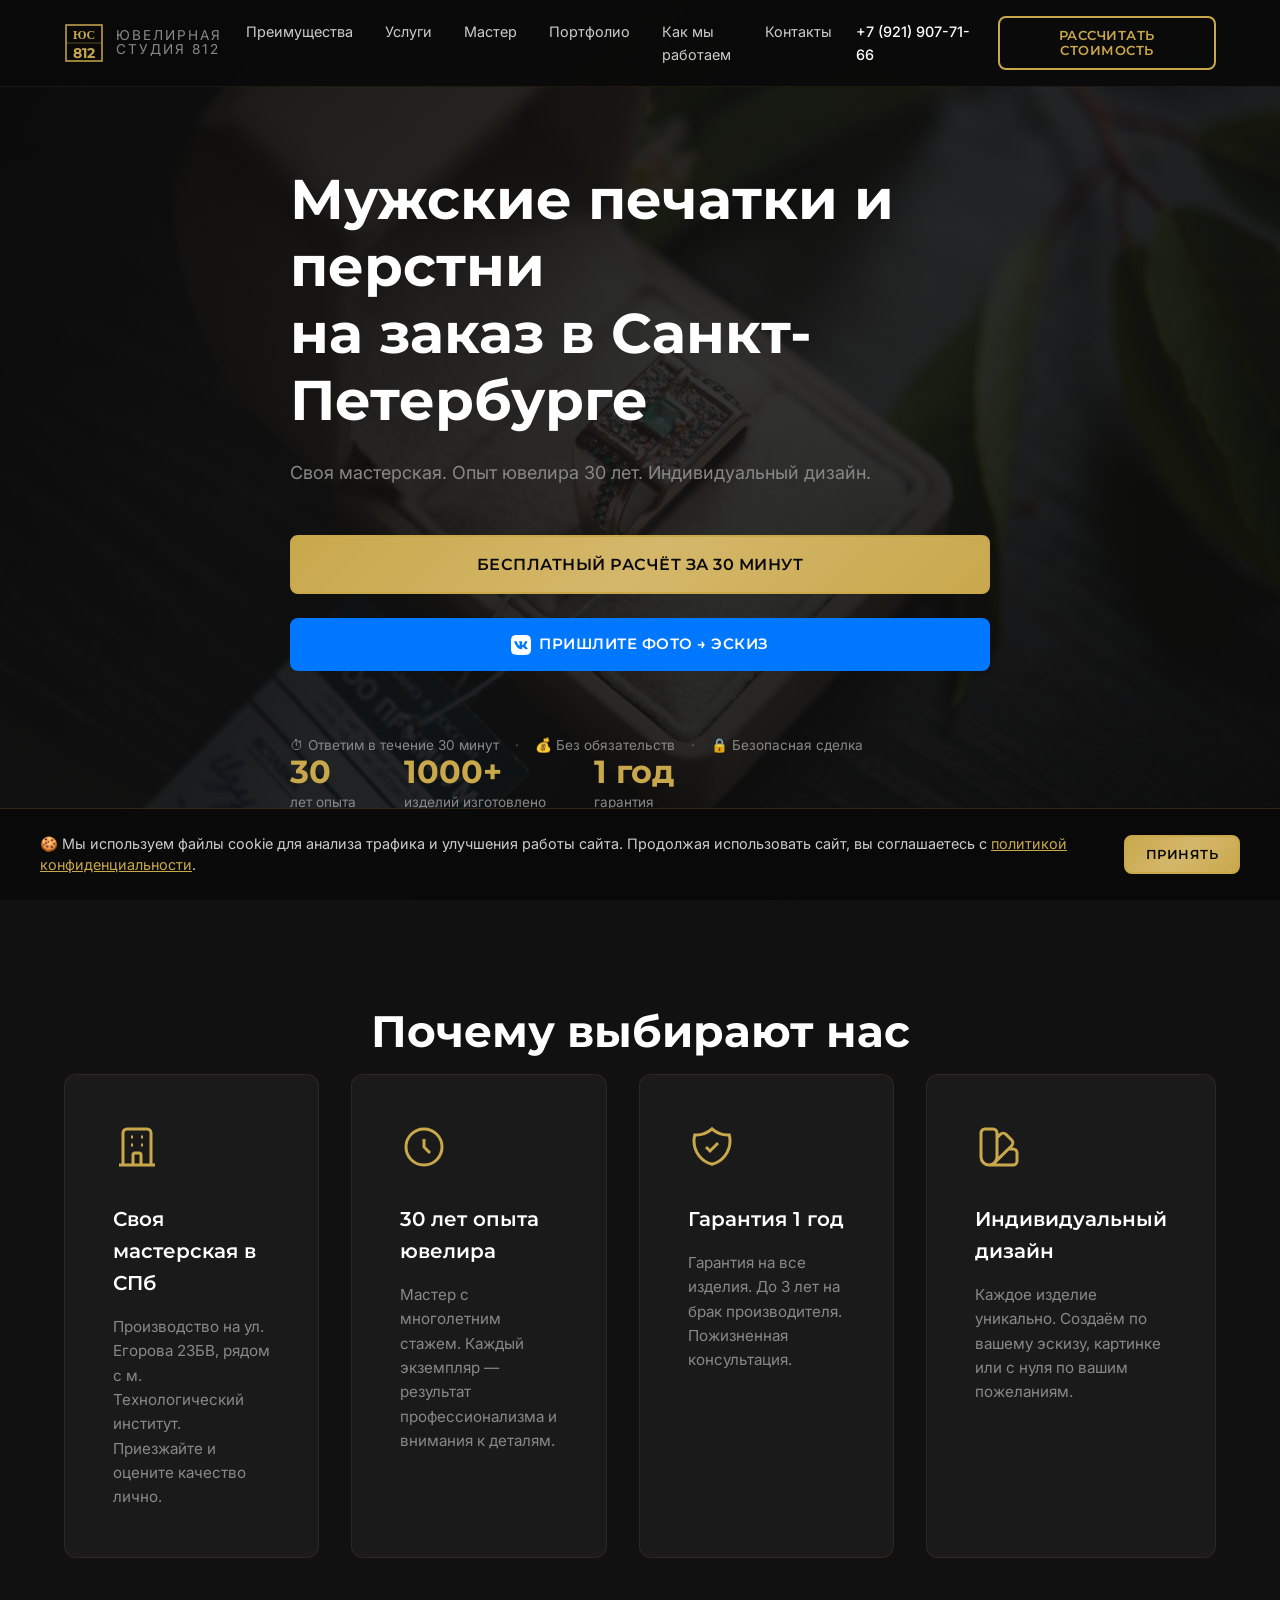
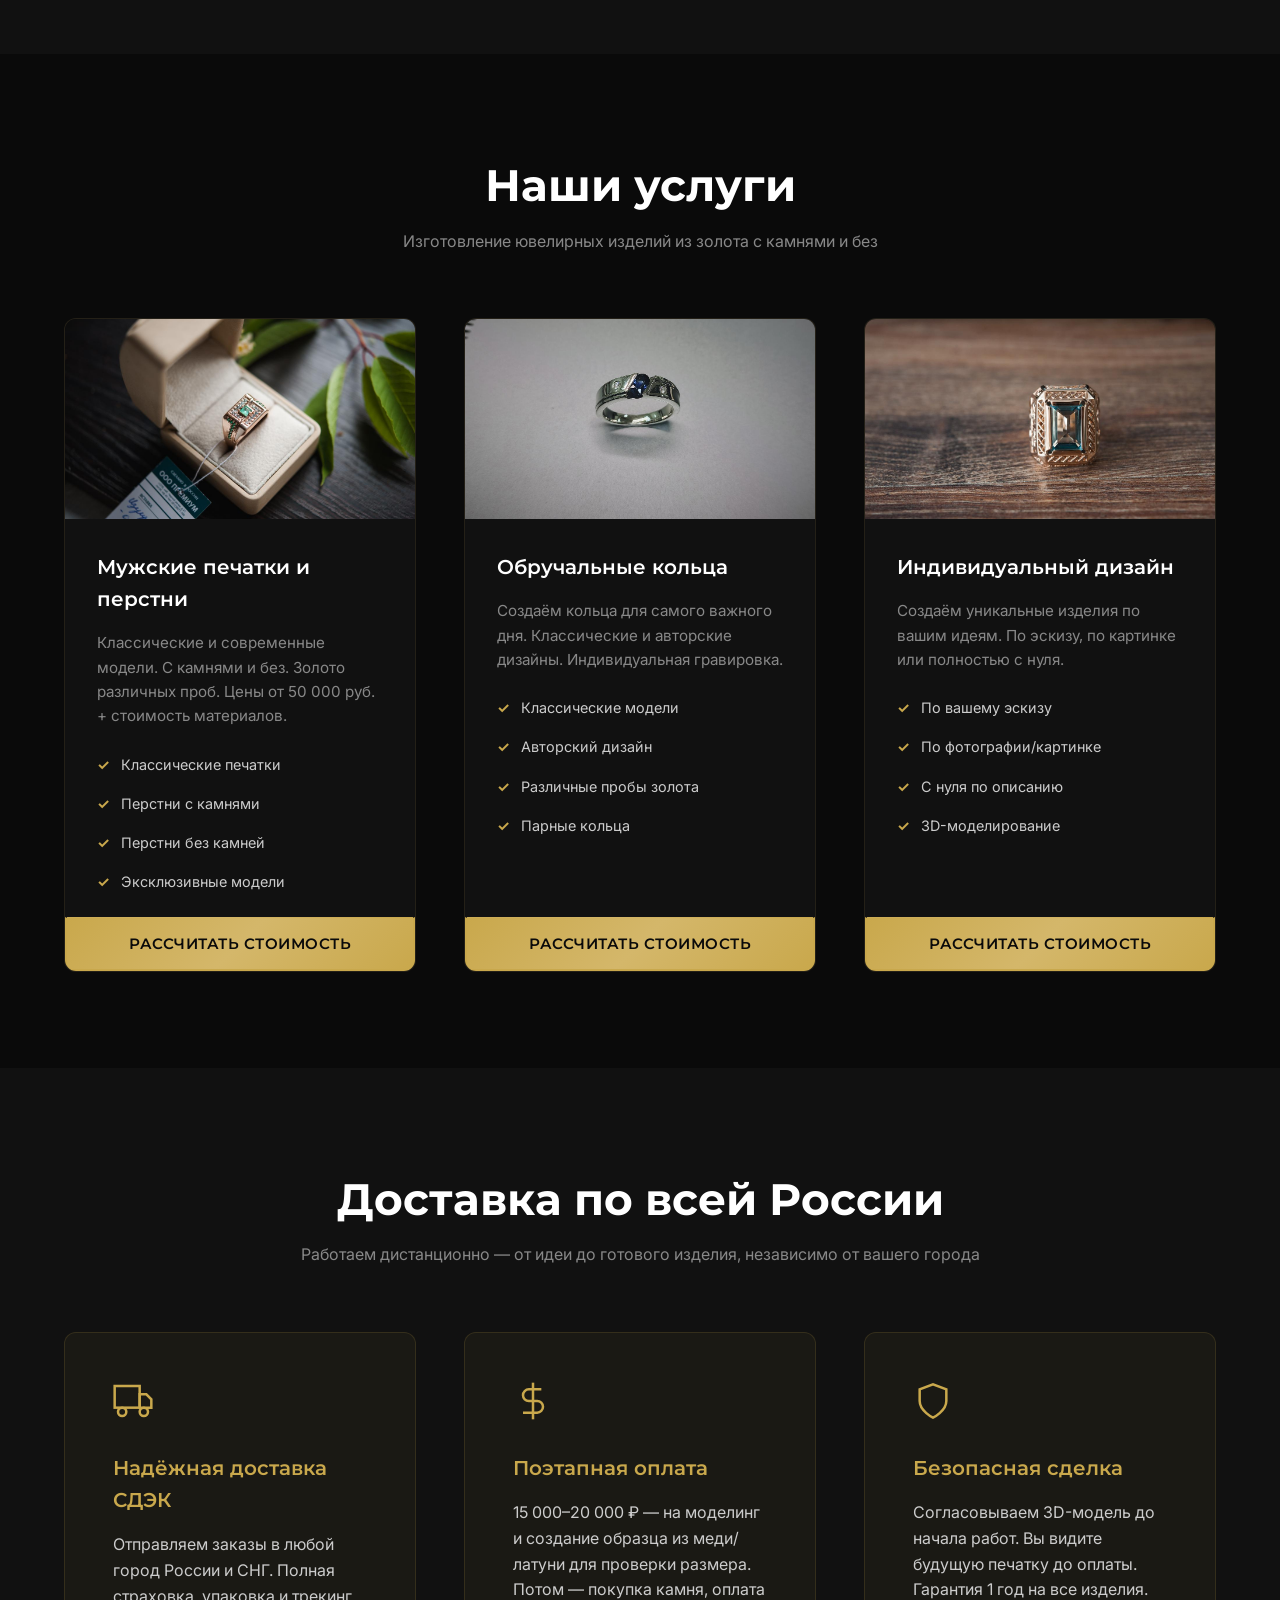
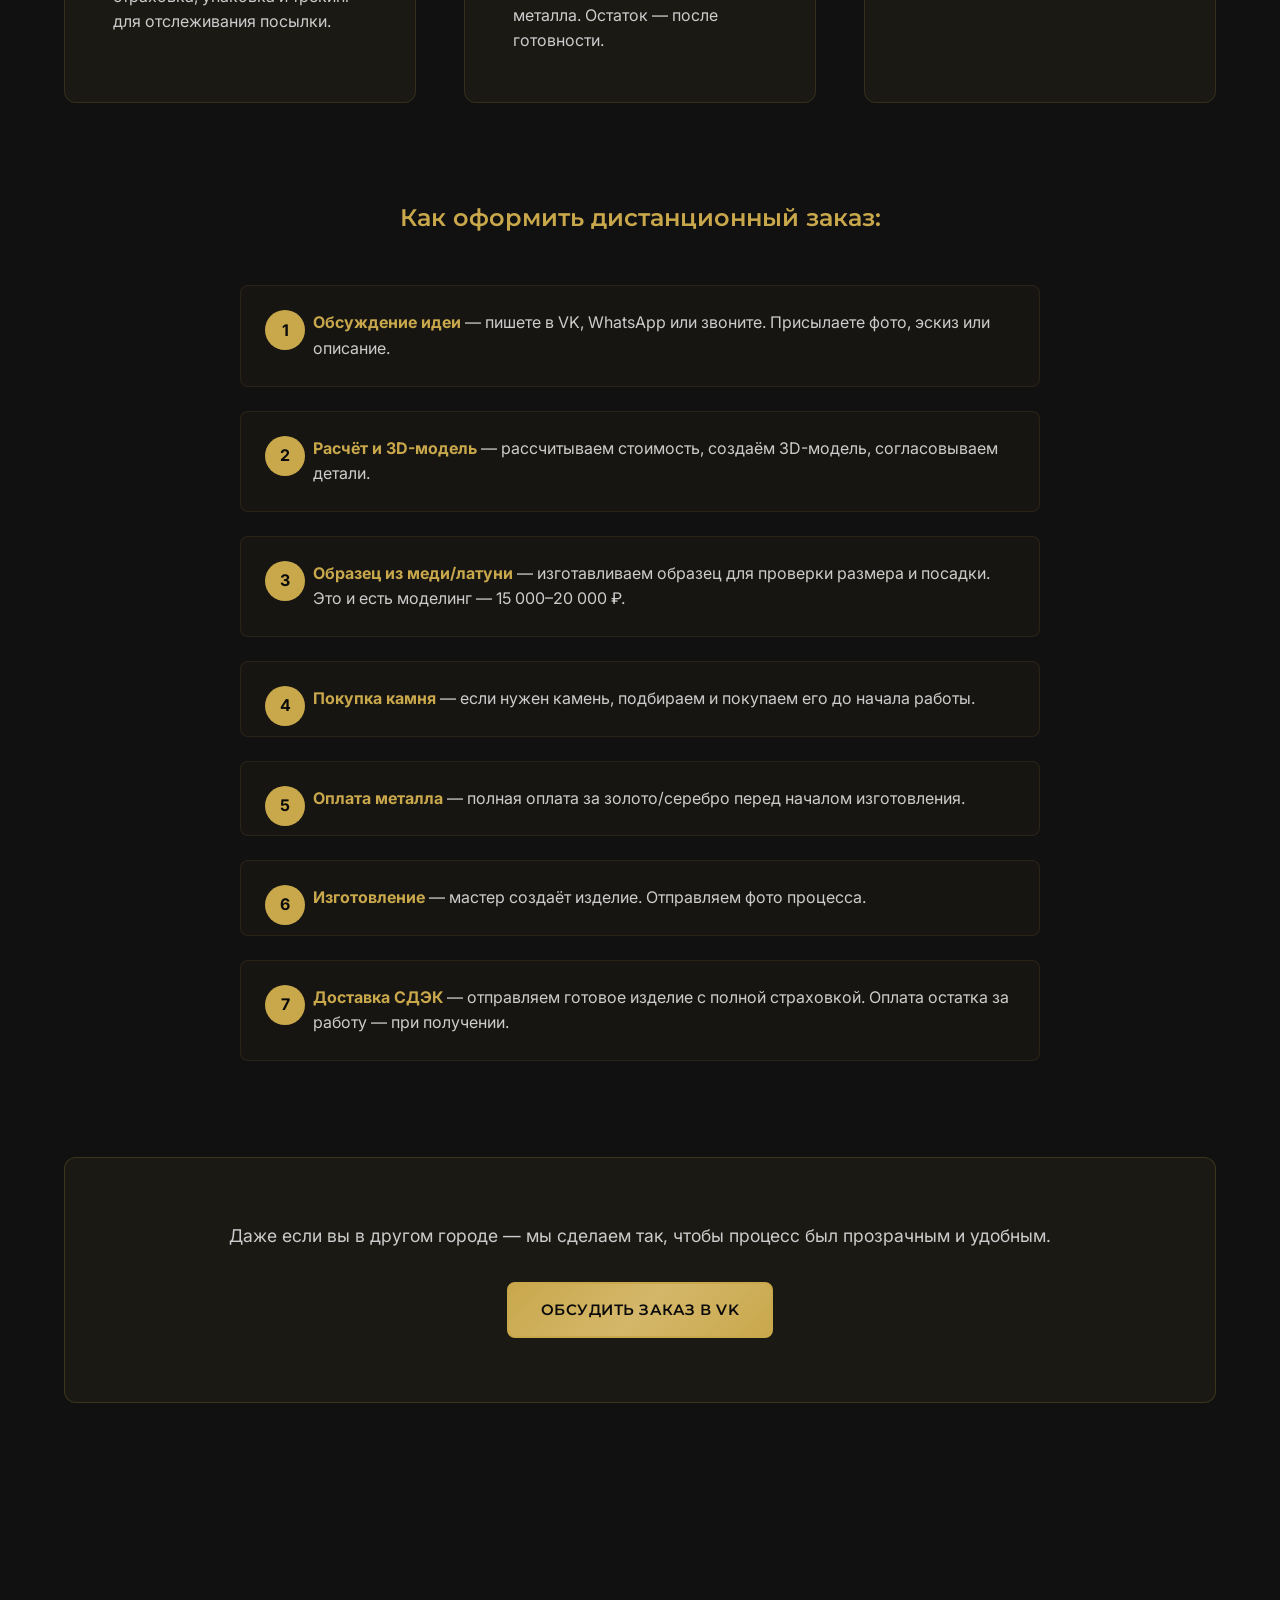
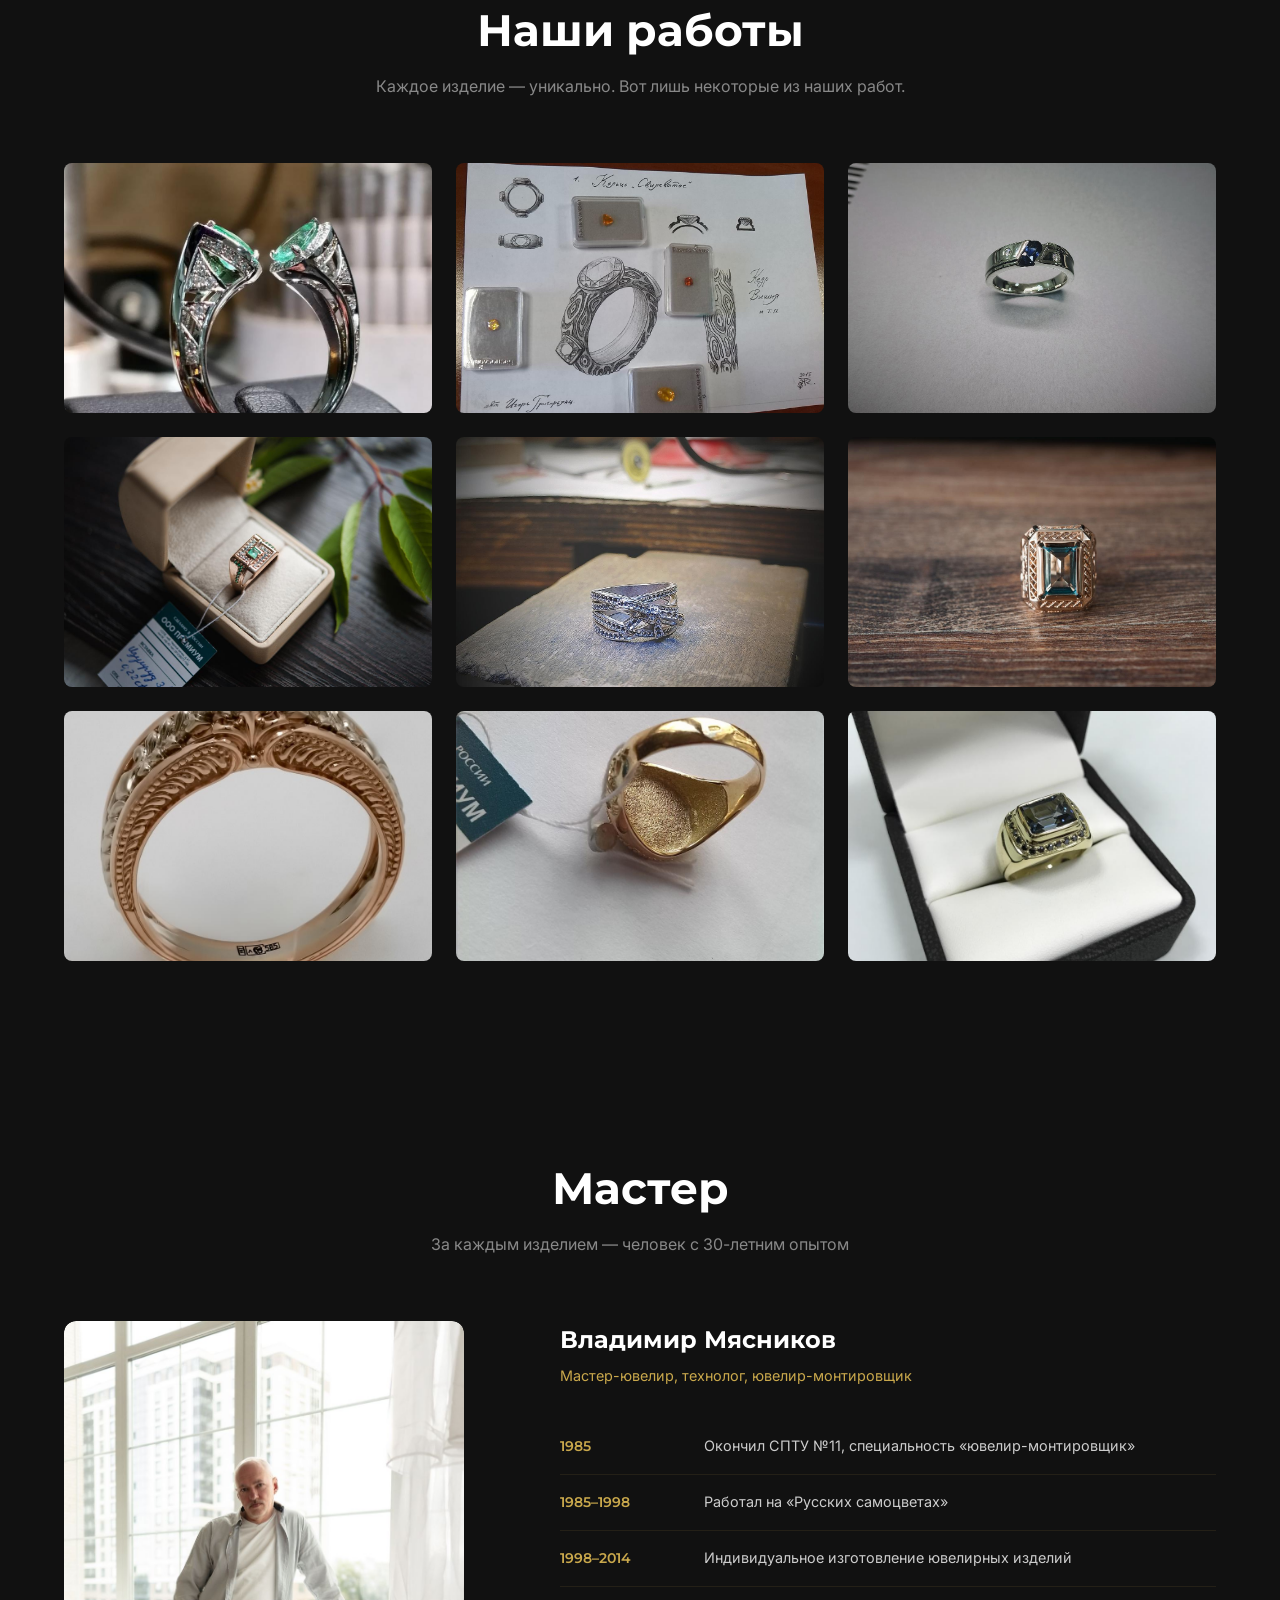
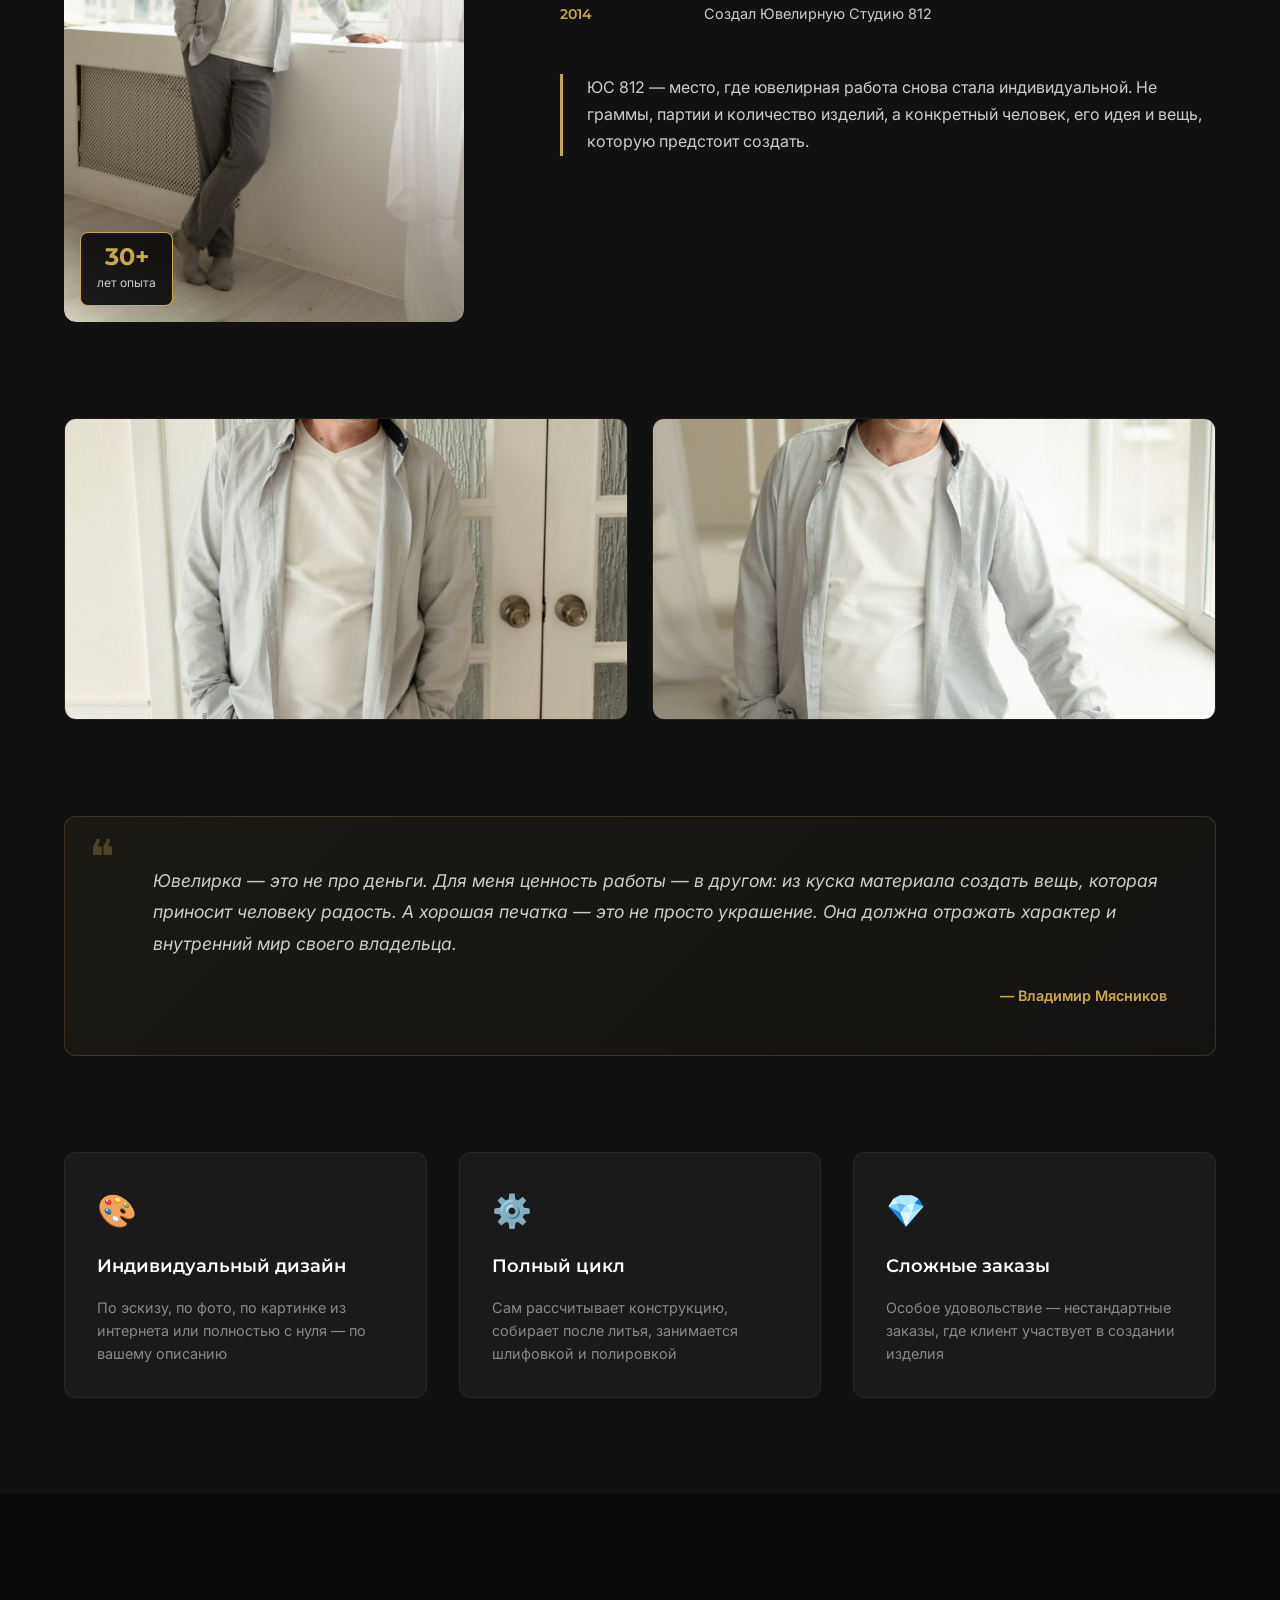
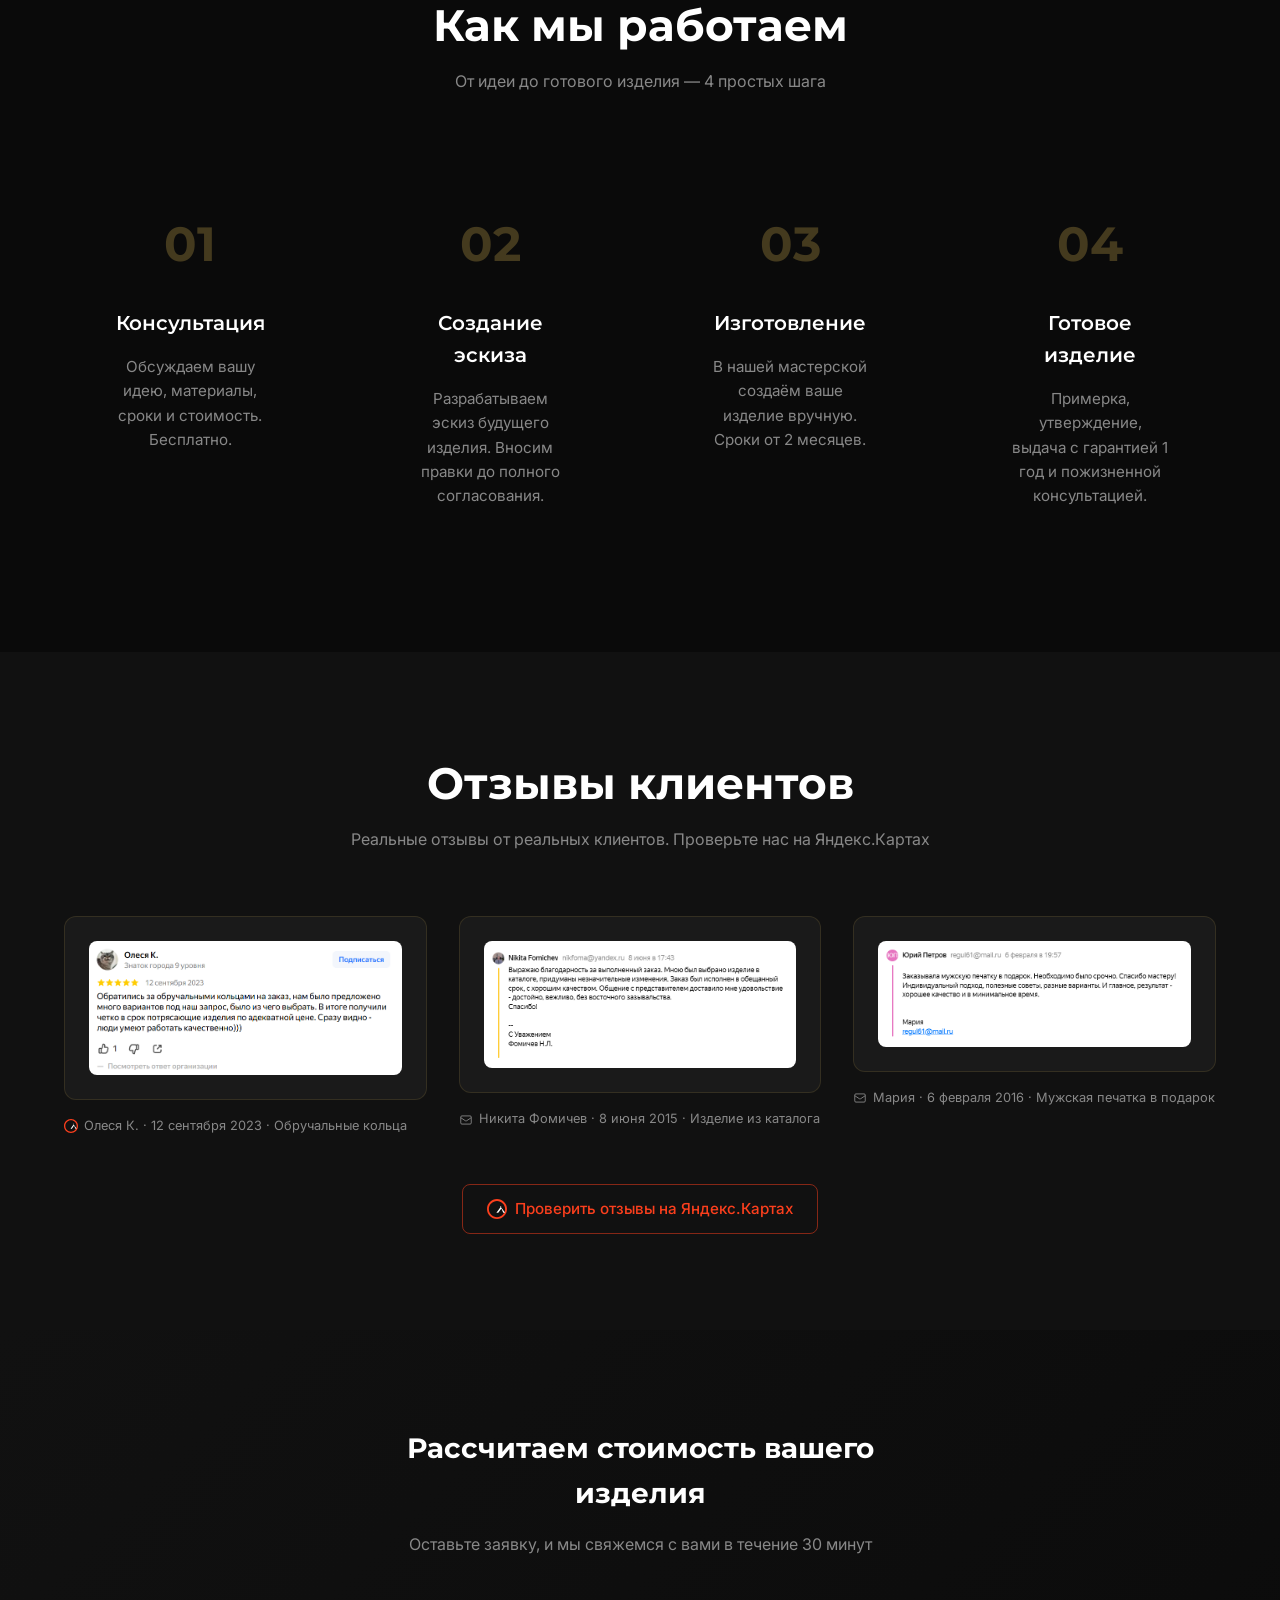
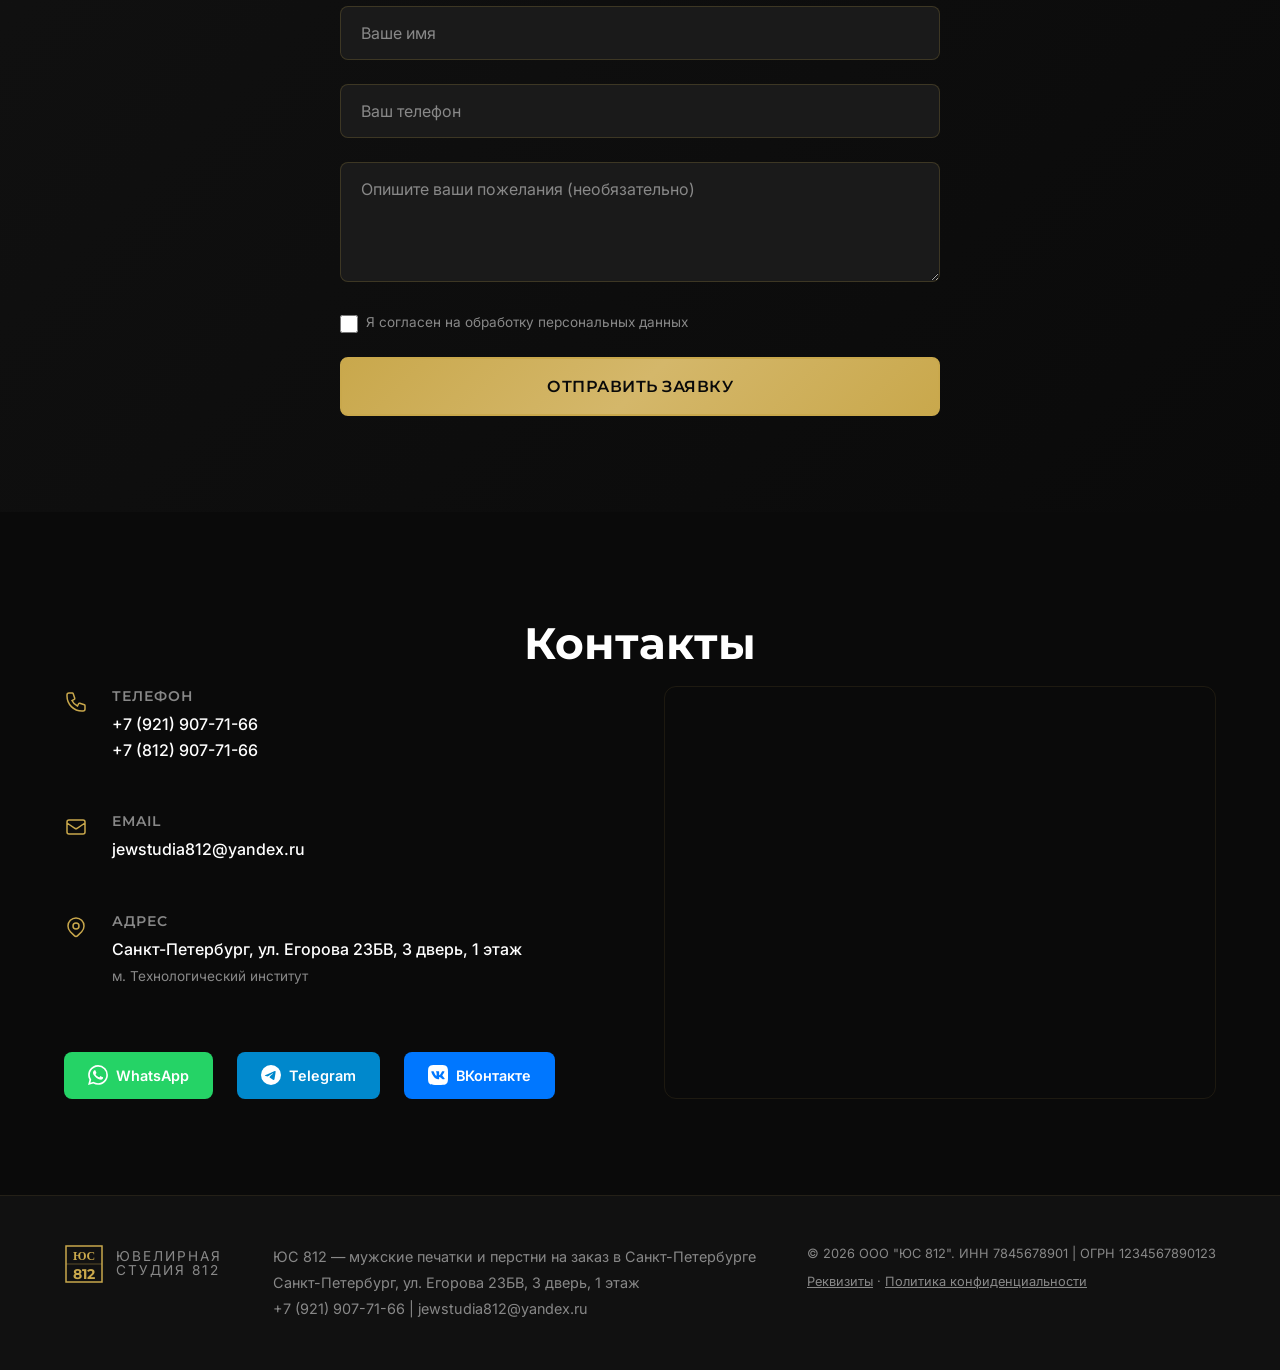
==== index.html @ 31c37c29 "clean: rename and delete files" ====
<!DOCTYPE html>
<html lang="ru">
<head>
    <meta charset="UTF-8">
    <meta name="viewport" content="width=device-width, initial-scale=1.0">
    <meta name="description" content="Ювелирная студия 812 — мужские печатки и перстни на заказ в Санкт-Петербурге. Своя мастерская, опыт ювелира 30 лет, индивидуальный дизайн.">
    <meta name="keywords" content="печатка на заказ, перстень на заказ, обручальные кольца, ювелир спб, мужские кольца">
    <meta name="robots" content="index, follow">
    <link rel="canonical" href="https://us812.ru/">
    <meta property="og:url" content="https://us812.ru/">
    <meta property="og:title" content="Ювелирная студия 812 — мужские печатки и перстни на заказ">
    <meta property="og:description" content="Своя мастерская в СПб. Опыт ювелира 30 лет. Индивидуальный дизайн.">
    <meta property="og:type" content="website">
    <meta property="og:image" content="https://us812.ru/assets/images/best-1.jpg">
    <link rel="icon" type="image/svg+xml" href="data:image/svg+xml,%3Csvg xmlns='http://www.w3.org/2000/svg' viewBox='0 0 100 100'%3E%3Crect x='5' y='5' width='90' height='90' rx='12' fill='%230a0a0a' stroke='%23c9a84c' stroke-width='4'/%3E%3Ctext x='50' y='42' text-anchor='middle' fill='%23c9a84c' font-family='serif' font-size='22' font-weight='bold'%3EЮC%3C/text%3E%3Ctext x='50' y='78' text-anchor='middle' fill='%23c9a84c' font-family='sans-serif' font-size='32' font-weight='bold'%3E812%3C/text%3E%3C/svg%3E">
    <link rel="icon" type="image/png" href="[data-uri]">
    <title>Ювелирная студия 812 — Мужские печатки и перстни на заказ в СПб</title>
    <link rel="preconnect" href="https://fonts.googleapis.com">
    <link rel="preconnect" href="https://fonts.gstatic.com" crossorigin>
    <link href="https://fonts.googleapis.com/css2?family=Inter:wght@300;400;500;600;700&family=Montserrat:wght@400;500;600;700&display=swap" rel="stylesheet">
    <link rel="stylesheet" href="css/style.css">
    <!-- Яндекс.Метрика -->
    <script type="text/javascript">
(function(m,e,t,r,i,k,a){
m[i]=m[i]||function(){(m[i].a=m[i].a||[]).push(arguments)};
m[i].l=1*new Date();
for (var j = 0; j < document.scripts.length; j++) {if (document.scripts[j].src === r) { return; }}
k=e.createElement(t),a=e.getElementsByTagName(t)[0],k.async=1,k.src=r,a.parentNode.insertBefore(k,a)
})(window, document,'script','https://mc.yandex.ru/metrika/tag.js?id=112416476', 'ym');
ym(112416476, 'init', {ssr:true, webvisor:true, clickmap:true, ecommerce:"dataLayer", referrer: document.referrer, url: location.href, accurateTrackBounce:true, trackLinks:true});
</script>
<noscript><div><img src="https://mc.yandex.ru/watch/112416476" style="position:absolute; left:-9999px;" alt="" /></div></noscript>
    
    <!-- schema.org LocalBusiness -->
    <script type="application/ld+json">
    {
      "@context": "https://schema.org",
      "@type": "LocalBusiness",
      "name": "Ювелирная студия 812",
      "description": "Мужские печатки и перстни на заказ в Санкт-Петербурге. Своя мастерская, 30 лет опыта.",
      "url": "https://us812.ru",
      "telephone": "+79219077166",
      "email": "jewstudia812@yandex.ru",
      "address": {
        "@type": "PostalAddress",
        "streetAddress": "ул. Егорова 23БВ, 3 дверь, 1 этаж",
        "addressLocality": "Санкт-Петербург",
        "postalCode": "197110",
        "addressCountry": "RU"
      },
      "geo": {
        "@type": "GeoCoordinates",
        "latitude": "59.910650",
        "longitude": "30.310451"
      },
      "openingHours": "Mo-Fr 10:00-19:00, Sa 11:00-17:00",
      "priceRange": "50000-500000 RUB",
      "image": "https://us812.ru/assets/images/best-1.jpg",
      "aggregateRating": {
        "@type": "AggregateRating",
        "ratingValue": "5",
        "reviewCount": "3"
      }
    }
    </script>
</head>
<body>
    <!-- Header -->
    <header class="header" id="header">
        <div class="container">
            <div class="header__inner">
                <div class="header__logo">
                    <svg width="40" height="40" viewBox="0 0 40 40" fill="none" xmlns="http://www.w3.org/2000/svg">
                        <rect x="2" y="2" width="36" height="36" stroke="#c9a84c" stroke-width="1.5" fill="none"/>
                        <line x1="2" y1="20" x2="38" y2="20" stroke="#c9a84c" stroke-width="0.8" opacity="0.5"/>
                        <text x="20" y="16" text-anchor="middle" fill="#c9a84c" font-family="Playfair Display, serif" font-size="12" font-weight="600">ЮC</text>
                        <text x="20" y="35" text-anchor="middle" fill="#c9a84c" font-family="Montserrat, sans-serif" font-size="14" font-weight="700">812</text>
                    </svg>
                    <span class="header__logo-sub">
                        <span>Ювелирная</span>
                        <span>Студия 812</span>
                    </span>
                </div>
                <nav class="header__nav" id="nav">
                    <a href="#benefits" class="header__link">Преимущества</a>
                    <a href="#services" class="header__link">Услуги</a>
                    <a href="#about" class="header__link">Мастер</a>
                    <a href="#portfolio" class="header__link">Портфолио</a>
                    <a href="#how-we-work" class="header__link">Как мы работаем</a>
                    <a href="#contacts" class="header__link">Контакты</a>
                </nav>
                <div class="header__contacts">
                    <a href="tel:+79219077166" class="header__phone">+7 (921) 907-71-66</a>
                    <button class="btn btn--small btn--outline" data-scroll="form">Рассчитать стоимость</button>
                </div>
                <button class="burger" id="burger" aria-label="Меню">
                    <span></span>
                    <span></span>
                    <span></span>
                </button>
            </div>
        </div>
    </header>

    <!-- Hero Section -->
    <section class="hero" id="hero">
        <div class="hero__bg">
            <img src="assets/images/ring-1.jpg" alt="Мужская печатка на заказ" loading="eager">
        </div>
        <div class="container">
            <div class="hero__content">
                <h1 class="hero__title">Мужские печатки и перстни<br>на заказ в Санкт-Петербурге</h1>
                <p class="hero__subtitle">Своя мастерская. Опыт ювелира 30 лет. Индивидуальный дизайн.</p>
                <div class="hero__cta">
                    <button class="btn btn--large btn--gold" data-scroll="form">Бесплатный расчёт за 30 минут</button>
                    <a href="https://vk.com/id542702214" class="hero__whatsapp" target="_blank" rel="noopener">
                        <svg width="20" height="20" viewBox="0 0 24 24" fill="currentColor"><path d="M15.684 0H8.316C1.592 0 0 1.592 0 8.316v7.368C0 22.408 1.592 24 8.316 24h7.368C22.408 24 24 22.408 24 15.684V8.316C24 1.592 22.391 0 15.684 0zm3.692 17.123h-1.744c-.66 0-.864-.525-2.05-1.727-1.033-1-1.49-1.135-1.744-1.135-.356 0-.458.102-.458.593v1.575c0 .424-.135.678-1.253.678-1.846 0-3.896-1.118-5.335-3.202C4.624 10.857 4.03 8.57 4.03 8.096c0-.254.102-.491.593-.491h1.744c.44 0 .61.203.78.677.863 2.49 2.303 4.675 2.896 4.675.22 0 .322-.102.322-.66V9.721c-.068-1.186-.695-1.287-.695-1.71 0-.204.17-.407.44-.407h2.744c.373 0 .508.203.508.643v3.473c0 .372.17.508.271.508.22 0 .407-.136.813-.542 1.27-1.422 2.18-3.61 2.18-3.61.119-.254.322-.491.763-.491h1.744c.525 0 .643.27.525.643-.22 1.017-2.354 4.031-2.354 4.031-.186.305-.254.44 0 .78.186.254.796.779 1.203 1.253.745.847 1.32 1.558 1.473 2.05.17.49-.085.744-.576.744z"/></svg>
                        Пришлите фото → эскиз
                    </a>
                </div>
                <p class="hero-triggers">
                    <span>⏱ Ответим в течение 30 минут</span>
                    <span>·</span>
                    <span>💰 Без обязательств</span>
                    <span>·</span>
                    <span>🔒 Безопасная сделка</span>
                </p>
                <div class="hero__features">
                    <div class="hero__feature">
                        <span class="hero__feature-number">30</span>
                        <span class="hero__feature-text">лет опыта</span>
                    </div>
                    <div class="hero__feature">
                        <span class="hero__feature-number">1000+</span>
                        <span class="hero__feature-text">изделий изготовлено</span>
                    </div>
                    <div class="hero__feature">
                        <span class="hero__feature-number">1 год</span>
                        <span class="hero__feature-text">гарантия</span>
                    </div>
                </div>
            </div>
        </div>
    </section>

    <!-- Benefits Section -->
    <section class="benefits" id="benefits">
        <div class="container">
            <h2 class="section-title">Почему выбирают нас</h2>
            <div class="benefits__grid">
                <div class="benefit-card">
                    <div class="benefit-card__icon">
                        <svg width="48" height="48" viewBox="0 0 24 24" fill="none" stroke="currentColor" stroke-width="1.5"><path d="M19 21V5a2 2 0 00-2-2H7a2 2 0 00-2 2v16m14 0h2m-2 0h-5m-9 0H3m2 0h5M9 7h1m-1 4h1m4-4h1m-1 4h1m-5 10v-5a1 1 0 011-1h2a1 1 0 011 1v5m-4 0h4"/></svg>
                    </div>
                    <h3 class="benefit-card__title">Своя мастерская в СПб</h3>
                    <p class="benefit-card__text">Производство на ул. Егорова 23БВ, рядом с м. Технологический институт. Приезжайте и оцените качество лично.</p>
                </div>
                <div class="benefit-card">
                    <div class="benefit-card__icon">
                        <svg width="48" height="48" viewBox="0 0 24 24" fill="none" stroke="currentColor" stroke-width="1.5"><path d="M12 8v4l3 3m6-3a9 9 0 11-18 0 9 9 0 0118 0z"/></svg>
                    </div>
                    <h3 class="benefit-card__title">30 лет опыта ювелира</h3>
                    <p class="benefit-card__text">Мастер с многолетним стажем. Каждый экземпляр — результат профессионализма и внимания к деталям.</p>
                </div>
                <div class="benefit-card">
                    <div class="benefit-card__icon">
                        <svg width="48" height="48" viewBox="0 0 24 24" fill="none" stroke="currentColor" stroke-width="1.5"><path d="M9 12l2 2 4-4m5.618-4.016A11.955 11.955 0 0112 2.944a11.955 11.955 0 01-8.618 3.04A12.02 12.02 0 003 9c0 5.591 3.824 10.29 9 11.622 5.176-1.332 9-6.03 9-11.622 0-1.042-.133-2.052-.382-3.016z"/></svg>
                    </div>
                    <h3 class="benefit-card__title">Гарантия 1 год</h3>
                    <p class="benefit-card__text">Гарантия на все изделия. До 3 лет на брак производителя. Пожизненная консультация.</p>
                </div>
                <div class="benefit-card">
                    <div class="benefit-card__icon">
                        <svg width="48" height="48" viewBox="0 0 24 24" fill="none" stroke="currentColor" stroke-width="1.5"><path d="M7 21a4 4 0 01-4-4V5a2 2 0 012-2h4a2 2 0 012 2v12a4 4 0 01-4 4zm0 0h12a2 2 0 002-2v-4a2 2 0 00-2-2h-2.343M11 7.343l1.657-1.657a2 2 0 012.828 0l2.829 2.829a2 2 0 010 2.828l-8.486 8.485M7 17h.01"/></svg>
                    </div>
                    <h3 class="benefit-card__title">Индивидуальный дизайн</h3>
                    <p class="benefit-card__text">Каждое изделие уникально. Создаём по вашему эскизу, картинке или с нуля по вашим пожеланиям.</p>
                </div>
            </div>
        </div>
    </section>

    <!-- Services Section -->
    <section class="services" id="services">
        <div class="container">
            <h2 class="section-title">Наши услуги</h2>
            <p class="section-subtitle">Изготовление ювелирных изделий из золота с камнями и без</p>
            <div class="services__grid">
                <div class="service-card">
                    <div class="service-card__image">
                        <img src="assets/images/ring-1.jpg" alt="Мужские печатки" loading="lazy">
                    </div>
                    <h3 class="service-card__title">Мужские печатки и перстни</h3>
                    <p class="service-card__text">Классические и современные модели. С камнями и без. Золото различных проб. Цены от 50 000 руб. + стоимость материалов.</p>
                    <ul class="service-card__list">
                        <li>Классические печатки</li>
                        <li>Перстни с камнями</li>
                        <li>Перстни без камней</li>
                        <li>Эксклюзивные модели</li>
                    </ul>
                    <button class="btn btn--gold" data-scroll="form">Рассчитать стоимость</button>
                </div>
                <div class="service-card">
                    <div class="service-card__image">
                        <img src="assets/images/ring-2.jpg" alt="Обручальные кольца" loading="lazy">
                    </div>
                    <h3 class="service-card__title">Обручальные кольца</h3>
                    <p class="service-card__text">Создаём кольца для самого важного дня. Классические и авторские дизайны. Индивидуальная гравировка.</p>
                    <ul class="service-card__list">
                        <li>Классические модели</li>
                        <li>Авторский дизайн</li>
                        <li>Различные пробы золота</li>
                        <li>Парные кольца</li>
                    </ul>
                    <button class="btn btn--gold" data-scroll="form">Рассчитать стоимость</button>
                </div>
                <div class="service-card">
                    <div class="service-card__image">
                        <img src="assets/images/ring-3.jpg" alt="Индивидуальный дизайн" loading="lazy">
                    </div>
                    <h3 class="service-card__title">Индивидуальный дизайн</h3>
                    <p class="service-card__text">Создаём уникальные изделия по вашим идеям. По эскизу, по картинке или полностью с нуля.</p>
                    <ul class="service-card__list">
                        <li>По вашему эскизу</li>
                        <li>По фотографии/картинке</li>
                        <li>С нуля по описанию</li>
                        <li>3D-моделирование</li>
                    </ul>
                    <button class="btn btn--gold" data-scroll="form">Рассчитать стоимость</button>
                </div>
            </div>
        </div>
    </section>

    <!-- Remote Orders Section -->
    <section class="remote-orders" id="remote">
        <div class="container">
            <h2 class="section-title">Доставка по всей России</h2>
            <p class="section-subtitle">Работаем дистанционно — от идеи до готового изделия, независимо от вашего города</p>
            
            <div class="remote-cards">
                <div class="remote-card">
                    <div class="remote-card__icon">
                        <svg width="40" height="40" viewBox="0 0 24 24" fill="none" stroke="#c9a84c" stroke-width="1.5"><rect x="1" y="3" width="15" height="13"/><polygon points="16 8 20 8 23 11 23 16 16 16 16 8"/><circle cx="5.5" cy="18.5" r="2.5"/><circle cx="18.5" cy="18.5" r="2.5"/></svg>
                    </div>
                    <h3 class="remote-card__title">Надёжная доставка СДЭК</h3>
                    <p class="remote-card__text">Отправляем заказы в любой город России и СНГ. Полная страховка, упаковка и трекинг для отслеживания посылки.</p>
                </div>
                
                <div class="remote-card">
                    <div class="remote-card__icon">
                        <svg width="40" height="40" viewBox="0 0 24 24" fill="none" stroke="#c9a84c" stroke-width="1.5"><line x1="12" y1="1" x2="12" y2="23"/><path d="M17 5H9.5a3.5 3.5 0 0 0 0 7h5a3.5 3.5 0 0 1 0 7H6"/></svg>
                    </div>
                    <h3 class="remote-card__title">Поэтапная оплата</h3>
                    <p class="remote-card__text">15 000–20 000 ₽ — на моделинг и создание образца из меди/латуни для проверки размера. Потом — покупка камня, оплата металла. Остаток — после готовности.</p>
                </div>
                
                <div class="remote-card">
                    <div class="remote-card__icon">
                        <svg width="40" height="40" viewBox="0 0 24 24" fill="none" stroke="#c9a84c" stroke-width="1.5"><path d="M12 22s8-4 8-10V5l-8-3-8 3v7c0 6 8 10 8 10z"/></svg>
                    </div>
                    <h3 class="remote-card__title">Безопасная сделка</h3>
                    <p class="remote-card__text">Согласовываем 3D-модель до начала работ. Вы видите будущую печатку до оплаты. Гарантия 1 год на все изделия.</p>
                </div>
            </div>
            
            <div class="remote-steps">
                <h3 class="remote-steps__title">Как оформить дистанционный заказ:</h3>
                <ol class="remote-steps__list">
                    <li><strong>Обсуждение идеи</strong> — пишете в VK, WhatsApp или звоните. Присылаете фото, эскиз или описание.</li>
                    <li><strong>Расчёт и 3D-модель</strong> — рассчитываем стоимость, создаём 3D-модель, согласовываем детали.</li>
                    <li><strong>Образец из меди/латуни</strong> — изготавливаем образец для проверки размера и посадки. Это и есть моделинг — 15 000–20 000 ₽.</li>
                    <li><strong>Покупка камня</strong> — если нужен камень, подбираем и покупаем его до начала работы.</li>
                    <li><strong>Оплата металла</strong> — полная оплата за золото/серебро перед началом изготовления.</li>
                    <li><strong>Изготовление</strong> — мастер создаёт изделие. Отправляем фото процесса.</li>
                    <li><strong>Доставка СДЭК</strong> — отправляем готовое изделие с полной страховкой. Оплата остатка за работу — при получении.</li>
                </ol>
            </div>
            
            <div class="remote-cta">
                <p class="remote-cta__text">Даже если вы в другом городе — мы сделаем так, чтобы процесс был прозрачным и удобным.</p>
                <a href="https://vk.com/id542702214" class="btn btn--gold" target="_blank" rel="noopener">Обсудить заказ в VK</a>
            </div>
        </div>
    </section>

    <!-- Portfolio Section -->
    <section class="portfolio" id="portfolio">
        <div class="container">
            <h2 class="section-title">Наши работы</h2>
            <p class="section-subtitle">Каждое изделие — уникально. Вот лишь некоторые из наших работ.</p>
            <div class="portfolio__grid">
                <div class="portfolio__item">
                    <div class="portfolio__image">
                        <img src="assets/images/ring-4.jpg" alt="Золотое кольцо" loading="lazy">
                    </div>
                </div>
                <div class="portfolio__item">
                    <div class="portfolio__image">
                        <img src="assets/images/ring-5.jpg" alt="Перстень" loading="lazy">
                    </div>
                </div>
                <div class="portfolio__item">
                    <div class="portfolio__image">
                        <img src="assets/images/ring-2.jpg" alt="Обручальное кольцо" loading="lazy">
                    </div>
                </div>
                <div class="portfolio__item">
                    <div class="portfolio__image">
                        <img src="assets/images/ring-1.jpg" alt="Печатка" loading="lazy">
                    </div>
                </div>
                <div class="portfolio__item">
                    <div class="portfolio__image">
                        <img src="assets/images/ring-6.jpg" alt="Перстень золотой" loading="lazy">
                    </div>
                </div>
                <div class="portfolio__item">
                    <div class="portfolio__image">
                        <img src="assets/images/ring-3.jpg" alt="Коллекция" loading="lazy">
                    </div>
                </div>
                <div class="portfolio__item">
                    <div class="portfolio__image">
                        <img src="assets/images/best-1.jpg" alt="Лучшая работа" loading="lazy">
                    </div>
                </div>
                <div class="portfolio__item">
                    <div class="portfolio__image">
                        <img src="assets/images/george-1.jpg" alt="Печатка с Георгием" loading="lazy">
                    </div>
                </div>
                <div class="portfolio__item">
                    <div class="portfolio__image">
                        <img src="assets/images/topaz-1.jpg" alt="Перстень с топазом" loading="lazy">
                    </div>
                </div>
            </div>
        </div>
    </section>

    <!-- About Master Section -->
    <section class="about-master" id="about">
        <div class="container">
            <h2 class="section-title">Мастер</h2>
            <p class="section-subtitle">За каждым изделием — человек с 30-летним опытом</p>
            
            <div class="about-master__intro">
                <div class="about-master__photo-wrapper">
                    <img src="assets/images/aboutMaster/photo_5260255707267802097_y.jpg" alt="Владимир Мясников — мастер-ювелир" loading="lazy">
                    <div class="about-master__photo-badge">
                        <div class="badge-number">30+</div>
                        <div class="badge-text">лет опыта</div>
                    </div>
                </div>
                
                <div class="about-master__bio">
                    <h3 class="about-master__name">Владимир Мясников</h3>
                    <p class="about-master__role">Мастер-ювелир, технолог, ювелир-монтировщик</p>
                    
                    <div class="about-master__timeline">
                        <div class="timeline-item">
                            <span class="timeline-year">1985</span>
                            <span class="timeline-desc">Окончил СПТУ №11, специальность «ювелир-монтировщик»</span>
                        </div>
                        <div class="timeline-item">
                            <span class="timeline-year">1985–1998</span>
                            <span class="timeline-desc">Работал на «Русских самоцветах»</span>
                        </div>
                        <div class="timeline-item">
                            <span class="timeline-year">1998–2014</span>
                            <span class="timeline-desc">Индивидуальное изготовление ювелирных изделий</span>
                        </div>
                        <div class="timeline-item">
                            <span class="timeline-year">2014</span>
                            <span class="timeline-desc">Создал Ювелирную Студию 812</span>
                        </div>
                    </div>
                    
                    <p class="about-master__highlight">ЮС 812 — место, где ювелирная работа снова стала индивидуальной. Не граммы, партии и количество изделий, а конкретный человек, его идея и вещь, которую предстоит создать.</p>
                </div>
            </div>
            
            <div class="about-master__gallery">
                <div class="about-master__gallery-item">
                    <img src="assets/images/aboutMaster/photo_5260255707267802098_y.jpg" alt="Владимир Мясников за работой" loading="lazy">
                </div>
                <div class="about-master__gallery-item">
                    <img src="assets/images/aboutMaster/photo_5260255707267802099_y.jpg" alt="Мастерская ЮС 812" loading="lazy">
                </div>
            </div>
            
            <div class="about-master__quote">
                <div class="quote-icon">❝</div>
                <blockquote>
                    <p>Ювелирка — это не про деньги. Для меня ценность работы — в другом: из куска материала создать вещь, которая приносит человеку радость. А хорошая печатка — это не просто украшение. Она должна отражать характер и внутренний мир своего владельца.</p>
                </blockquote>
                <div class="quote-author">— Владимир Мясников</div>
            </div>
            
            <div class="about-master__skills">
                <div class="skill-card">
                    <div class="skill-card__icon">🎨</div>
                    <h4>Индивидуальный дизайн</h4>
                    <p>По эскизу, по фото, по картинке из интернета или полностью с нуля — по вашему описанию</p>
                </div>
                <div class="skill-card">
                    <div class="skill-card__icon">⚙️</div>
                    <h4>Полный цикл</h4>
                    <p>Сам рассчитывает конструкцию, собирает после литья, занимается шлифовкой и полировкой</p>
                </div>
                <div class="skill-card">
                    <div class="skill-card__icon">💎</div>
                    <h4>Сложные заказы</h4>
                    <p>Особое удовольствие — нестандартные заказы, где клиент участвует в создании изделия</p>
                </div>
            </div>
        </div>
    </section>

    <!-- How We Work Section -->
    <section class="how-we-work" id="how-we-work">
        <div class="container">
            <h2 class="section-title">Как мы работаем</h2>
            <p class="section-subtitle">От идеи до готового изделия — 4 простых шага</p>
            <div class="how-we-work__steps">
                <div class="step">
                    <div class="step__number">01</div>
                    <h3 class="step__title">Консультация</h3>
                    <p class="step__text">Обсуждаем вашу идею, материалы, сроки и стоимость. Бесплатно.</p>
                </div>
                <div class="step">
                    <div class="step__number">02</div>
                    <h3 class="step__title">Создание эскиза</h3>
                    <p class="step__text">Разрабатываем эскиз будущего изделия. Вносим правки до полного согласования.</p>
                </div>
                <div class="step">
                    <div class="step__number">03</div>
                    <h3 class="step__title">Изготовление</h3>
                    <p class="step__text">В нашей мастерской создаём ваше изделие вручную. Сроки от 2 месяцев.</p>
                </div>
                <div class="step">
                    <div class="step__number">04</div>
                    <h3 class="step__title">Готовое изделие</h3>
                    <p class="step__text">Примерка, утверждение, выдача с гарантией 1 год и пожизненной консультацией.</p>
                </div>
            </div>
        </div>
    </section>

    <!-- Reviews Section -->
    <section class="reviews" id="reviews">
        <div class="container">
            <h2 class="section-title">Отзывы клиентов</h2>
            <p class="section-subtitle">Реальные отзывы от реальных клиентов. Проверьте нас на Яндекс.Картах</p>
            <div class="reviews__grid">
                <!-- Скриншот отзыва Олеси К. — Яндекс.Карты -->
                <div class="review-card review-card--screenshot">
                    <div class="review-card__screenshot-wrapper">
                        <img src="assets/images/reviews/olesya-review.png" alt="Отзыв Олеси К. на Яндекс.Картах — обручальные кольца на заказ" loading="lazy">
                    </div>
                    <div class="review-card__screenshot-label">
                        <svg width="14" height="14" viewBox="0 0 16 16" fill="#FC3F1D"><path d="M8 0C3.58 0 0 3.58 0 8s3.58 8 8 8 8-3.58 8-8-3.58-8-8-8zm0 14.5c-3.58 0-6.5-2.92-6.5-6.5S4.42 1.5 8 1.5s6.5 2.92 6.5 6.5-2.92 6.5-6.5 6.5z"/><path d="M11.5 5.5l-4 5.5h1.5l2.5-3.5 1.5 3.5h1.5l-4-5.5h-1z" fill="white"/></svg>
                        Олеся К. · 12 сентября 2023 · Обручальные кольца
                    </div>
                </div>
                <!-- Скриншот отзыва Никиты Фомичева — Email -->
                <div class="review-card review-card--screenshot">
                    <div class="review-card__screenshot-wrapper">
                        <img src="assets/images/reviews/nikita-review.png" alt="Благодарность Никиты Фомичева — выполнение заказа" loading="lazy">
                    </div>
                    <div class="review-card__screenshot-label">
                        <svg width="14" height="14" viewBox="0 0 24 24" fill="none" stroke="#888" stroke-width="1.5"><path d="M3 8l7.89 5.26a2 2 0 002.22 0L21 8M5 19h14a2 2 0 002-2V7a2 2 0 00-2-2H5a2 2 0 00-2 2v10a2 2 0 002 2z"/></svg>
                        Никита Фомичев · 8 июня 2015 · Изделие из каталога
                    </div>
                </div>
                <!-- Скриншот отзыва Марии — Email -->
                <div class="review-card review-card--screenshot">
                    <div class="review-card__screenshot-wrapper">
                        <img src="assets/images/reviews/maria-review.png" alt="Отзыв Марии — мужская печатка в подарок" loading="lazy">
                    </div>
                    <div class="review-card__screenshot-label">
                        <svg width="14" height="14" viewBox="0 0 24 24" fill="none" stroke="#888" stroke-width="1.5"><path d="M3 8l7.89 5.26a2 2 0 002.22 0L21 8M5 19h14a2 2 0 002-2V7a2 2 0 00-2-2H5a2 2 0 00-2 2v10a2 2 0 002 2z"/></svg>
                        Мария · 6 февраля 2016 · Мужская печатка в подарок
                    </div>
                </div>
            </div>
            <div class="reviews__cta">
                <a href="https://yandex.ru/maps/org/zoloto_peterburga/227182614423/" class="reviews__yandex-btn" target="_blank" rel="noopener">
                    <svg width="20" height="20" viewBox="0 0 16 16" fill="#FC3F1D"><path d="M8 0C3.58 0 0 3.58 0 8s3.58 8 8 8 8-3.58 8-8-3.58-8-8-8zm0 14.5c-3.58 0-6.5-2.92-6.5-6.5S4.42 1.5 8 1.5s6.5 2.92 6.5 6.5-2.92 6.5-6.5 6.5z"/><path d="M11.5 5.5l-4 5.5h1.5l2.5-3.5 1.5 3.5h1.5l-4-5.5h-1z" fill="white"/></svg>
                    Проверить отзывы на Яндекс.Картах
                </a>
            </div>
        </div>
    </section>

    <!-- CTA / Form Section -->
    <section class="cta" id="form">
        <div class="container">
            <div class="cta__inner">
                <h2 class="cta__title">Рассчитаем стоимость вашего изделия</h2>
                <p class="cta__subtitle">Оставьте заявку, и мы свяжемся с вами в течение 30 минут</p>
                <form class="cta__form" id="contactForm" action="https://formsubmit.co/jewstudia812@yandex.ru" method="POST">
                    <!-- FormSubmit hidden fields -->
                    <input type="hidden" name="_subject" value="Новая заявка с сайта ЮС 812">
                    <input type="hidden" name="_template" value="table">
                    <input type="hidden" name="_captcha" value="false">
                    <input type="hidden" name="_next" value="https://us812.ru/thanks.html">
                    <input type="text" name="_honey" style="display:none" tabindex="-1" autocomplete="off">
                    <div class="form__group">
                        <input type="text" class="form__input" id="name" name="name" placeholder="Ваше имя" required title="Пожалуйста, введите ваше имя">
                    </div>
                    <div class="form__group">
                        <input type="tel" class="form__input" id="phone" name="phone" placeholder="Ваш телефон" required title="Пожалуйста, введите номер телефона">
                    </div>
                    <div class="form__group">
                        <textarea class="form__input form__input--textarea" id="message" name="message" placeholder="Опишите ваши пожелания (необязательно)"></textarea>
                    </div>
                    <div class="form__consent">
                        <input type="checkbox" id="consent" name="consent" required>
                        <label for="consent">Я согласен на обработку персональных данных</label>
                    </div>
                    <button type="submit" class="btn btn--large btn--gold">Отправить заявку</button>
                </form>
            </div>
        </div>
    </section>

    <!-- Contacts Section -->
    <section class="contacts" id="contacts">
        <div class="container">
            <h2 class="section-title">Контакты</h2>
            <div class="contacts__grid">
                <div class="contacts__info">
                    <div class="contacts__item">
                        <div class="contacts__icon">
                            <svg width="24" height="24" viewBox="0 0 24 24" fill="none" stroke="currentColor" stroke-width="1.5"><path d="M3 5a2 2 0 012-2h3.28a1 1 0 01.948.684l1.498 4.493a1 1 0 01-.502 1.21l-2.257 1.13a11.042 11.042 0 005.516 5.516l1.13-2.257a1 1 0 011.21-.502l4.493 1.498a1 1 0 01.684.949V19a2 2 0 01-2 2h-1C9.716 21 3 14.284 3 6V5z"/></svg>
                        </div>
                        <div>
                            <h3 class="contacts__label">Телефон</h3>
                            <a href="tel:+79219077166" class="contacts__value">+7 (921) 907-71-66</a><br>
                            <a href="tel:+78129077166" class="contacts__value">+7 (812) 907-71-66</a>
                        </div>
                    </div>
                    <div class="contacts__item">
                        <div class="contacts__icon">
                            <svg width="24" height="24" viewBox="0 0 24 24" fill="none" stroke="currentColor" stroke-width="1.5"><path d="M3 8l7.89 5.26a2 2 0 002.22 0L21 8M5 19h14a2 2 0 002-2V7a2 2 0 00-2-2H5a2 2 0 00-2 2v10a2 2 0 002 2z"/></svg>
                        </div>
                        <div>
                            <h3 class="contacts__label">Email</h3>
                            <a href="mailto:jewstudia812@yandex.ru" class="contacts__value">jewstudia812@yandex.ru</a>
                        </div>
                    </div>
                    <div class="contacts__item">
                        <div class="contacts__icon">
                            <svg width="24" height="24" viewBox="0 0 24 24" fill="none" stroke="currentColor" stroke-width="1.5"><path d="M17.657 16.657L13.414 20.9a1.998 1.998 0 01-2.827 0l-4.244-4.243a8 8 0 1111.314 0z"/><path d="M15 11a3 3 0 11-6 0 3 3 0 016 0z"/></svg>
                        </div>
                        <div>
                            <h3 class="contacts__label">Адрес</h3>
                            <p class="contacts__value">Санкт-Петербург, ул. Егорова 23БВ, 3 дверь, 1 этаж</p>
                            <p class="contacts__hint">м. Технологический институт</p>
                        </div>
                    </div>
                    <div class="contacts__messenger">
                        <a href="https://wa.me/79219077166" class="messenger-btn messenger-btn--whatsapp" target="_blank" rel="noopener">
                            <svg width="20" height="20" viewBox="0 0 24 24" fill="currentColor"><path d="M17.472 14.382c-.297-.149-1.758-.867-2.03-.967-.273-.099-.471-.148-.67.15-.197.297-.767.966-.94 1.164-.173.199-.347.223-.644.075-.297-.15-1.255-.463-2.39-1.475-.883-.788-1.48-1.761-1.653-2.059-.173-.297-.018-.458.13-.606.134-.133.298-.347.446-.52.149-.174.198-.298.298-.497.099-.198.05-.371-.025-.52-.075-.149-.669-1.612-.916-2.207-.242-.579-.487-.5-.669-.51-.173-.008-.371-.01-.57-.01-.198 0-.52.074-.792.372-.272.297-1.04 1.016-1.04 2.479 0 1.462 1.065 2.875 1.213 3.074.149.198 2.096 3.2 5.077 4.487.709.306 1.262.489 1.694.625.712.227 1.36.195 1.871.118.571-.085 1.758-.719 2.006-1.413.248-.694.248-1.289.173-1.413-.074-.124-.272-.198-.57-.347m-5.421 7.403h-.004a9.87 9.87 0 01-5.031-1.378l-.361-.214-3.741.982.998-3.648-.235-.374a9.86 9.86 0 01-1.51-5.26c.001-5.45 4.436-9.884 9.888-9.884 2.64 0 5.122 1.03 6.988 2.898a9.825 9.825 0 012.893 6.994c-.003 5.45-4.437 9.884-9.885 9.884m8.413-18.297A11.815 11.815 0 0012.05 0C5.495 0 .16 5.335.157 11.892c0 2.096.547 4.142 1.588 5.945L.057 24l6.305-1.654a11.882 11.882 0 005.683 1.448h.005c6.554 0 11.89-5.335 11.893-11.893a11.821 11.821 0 00-3.48-8.413z"/></svg>
                            WhatsApp
                        </a>
                        <a href="https://t.me/GoldMasterSPB" class="messenger-btn messenger-btn--telegram" target="_blank" rel="noopener">
                            <svg width="20" height="20" viewBox="0 0 24 24" fill="currentColor"><path d="M11.944 0A12 12 0 0 0 0 12a12 12 0 0 0 12 12 12 12 0 0 0 12-12A12 12 0 0 0 12 0a12 12 0 0 0-.056 0zm4.962 7.224c.1-.002.321.023.465.14a.506.506 0 0 1 .171.325c.016.093.036.306.02.472-.18 1.898-.962 6.502-1.36 8.627-.168.9-.499 1.201-.82 1.23-.696.065-1.225-.46-1.9-.902-1.056-.693-1.653-1.124-2.678-1.8-1.185-.78-.417-1.21.258-1.91.177-.184 3.247-2.977 3.307-3.23.007-.032.014-.15-.056-.212s-.174-.041-.249-.024c-.106.024-1.793 1.14-5.061 3.345-.479.33-.913.49-1.302.48-.428-.008-1.252-.241-1.865-.44-.752-.245-1.349-.374-1.297-.789.027-.216.325-.437.893-.663 3.498-1.524 5.83-2.529 6.998-3.014 3.332-1.386 4.025-1.627 4.476-1.635z"/></svg>
                            Telegram
                        </a>
                        <a href="https://vk.com/id542702214" class="messenger-btn messenger-btn--vk" target="_blank" rel="noopener">
                            <svg width="20" height="20" viewBox="0 0 24 24" fill="currentColor"><path d="M15.684 0H8.316C1.592 0 0 1.592 0 8.316v7.368C0 22.408 1.592 24 8.316 24h7.368C22.408 24 24 22.408 24 15.684V8.316C24 1.592 22.391 0 15.684 0zm3.692 17.123h-1.744c-.66 0-.864-.525-2.05-1.727-1.033-1-1.49-1.135-1.744-1.135-.356 0-.458.102-.458.593v1.575c0 .424-.135.678-1.253.678-1.846 0-3.896-1.118-5.335-3.202C4.624 10.857 4.03 8.57 4.03 8.096c0-.254.102-.491.593-.491h1.744c.44 0 .61.203.78.677.863 2.49 2.303 4.675 2.896 4.675.22 0 .322-.102.322-.66V9.721c-.068-1.186-.695-1.287-.695-1.71 0-.204.17-.407.44-.407h2.744c.373 0 .508.203.508.643v3.473c0 .372.17.508.271.508.22 0 .407-.136.813-.542 1.27-1.422 2.18-3.61 2.18-3.61.119-.254.322-.491.763-.491h1.744c.525 0 .643.27.525.643-.22 1.017-2.354 4.031-2.354 4.031-.186.305-.254.44 0 .78.186.254.796.779 1.203 1.253.745.847 1.32 1.558 1.473 2.05.17.49-.085.744-.576.744z"/></svg>
                            ВКонтакте
                        </a>
                    </div>
                </div>
                <div class="contacts__map">
                    <!-- Яндекс.Карта - замените координаты на точные -->
                    <iframe src="https://yandex.ru/map-widget/v1/?ll=30.310451%2C59.910650&z=14&pt=30.310451%2C59.910650%2Cpm2rdm" width="100%" height="100%" frameborder="0" allowfullscreen style="position:absolute;left:0;top:0;width:100%;height:100%;border:0;"></iframe>
                </div>
            </div>
        </div>
    </section>

    <!-- Footer -->
    <footer class="footer">
        <div class="container">
             <div class="footer__inner">
                 <div class="footer__brand">
                     <div class="header__logo">
                         <svg width="40" height="40" viewBox="0 0 40 40" fill="none" xmlns="http://www.w3.org/2000/svg">
                             <rect x="2" y="2" width="36" height="36" stroke="#c9a84c" stroke-width="1.5" fill="none"/>
                             <line x1="2" y1="20" x2="38" y2="20" stroke="#c9a84c" stroke-width="0.8" opacity="0.5"/>
                             <text x="20" y="16" text-anchor="middle" fill="#c9a84c" font-family="Playfair Display, serif" font-size="12" font-weight="600">ЮC</text>
                             <text x="20" y="35" text-anchor="middle" fill="#c9a84c" font-family="Montserrat, sans-serif" font-size="14" font-weight="700">812</text>
                         </svg>
                         <span class="header__logo-sub">
                             <span>Ювелирная</span>
                             <span>студия 812</span>
                         </span>
                     </div>
                 </div>
                 <div class="footer__info">
                     <p>ЮC 812 — мужские печатки и перстни на заказ в Санкт-Петербурге</p>
                     <p>Санкт-Петербург, ул. Егорова 23БВ, 3 дверь, 1 этаж</p>
                     <p><a href="tel:+79219077166">+7 (921) 907-71-66</a> | jewstudia812@yandex.ru</p>
                 </div>
                  <div class="footer__legal">
                      <p>© 2026 ООО "ЮС 812". ИНН 7845678901 | ОГРН 1234567890123</p>
                      <p><a href="requisites.html">Реквизиты</a> · <a href="privacy.html">Политика конфиденциальности</a></p>
                  </div>
             </div>
        </div>
    </footer>

    <!-- Success Modal -->
    <div class="modal" id="successModal">
        <div class="modal__content">
            <button class="modal__close" id="modalClose">&times;</button>
            <div class="modal__icon">✓</div>
            <h3 class="modal__title">Заявка отправлена!</h3>
            <p class="modal__text">Мы свяжемся с вами в течение 30 минут. Спасибо за доверие!</p>
        </div>
    </div>

    <!-- Cookie Banner -->
    <div class="cookie-banner" id="cookieBanner">
        <div class="cookie-banner__content">
                <p class="cookie-banner__text">
                    🍪 Мы используем файлы cookie для анализа трафика и улучшения работы сайта. 
                    Продолжая использовать сайт, вы соглашаетесь с 
                    <a href="privacy.html" target="_blank">политикой конфиденциальности</a>.
                </p>
            <button class="btn btn--gold btn--small" id="acceptCookies">Принять</button>
        </div>
    </div>

    <script src="js/main.js"></script>
</body>
</html>
---- css/style.css ----
/* ===================================
   ЮС 812 — Ювелирная студия
   Главная таблица стилей
   =================================== */

/* ===== CSS Variables ===== */
:root {
    /* Colors */
    --color-black: #0a0a0a;
    --color-dark: #111111;
    --color-dark-light: #1a1a1a;
    --color-gray-dark: #2a2a2a;
    --color-gray: #888888;
    --color-gray-light: #cccccc;
    --color-white: #ffffff;
    --color-gold: #c9a84c;
    --color-gold-light: #d4b76a;
    --color-gold-dark: #a88a3a;
    --color-gold-gradient: linear-gradient(135deg, #c9a84c 0%, #d4b76a 50%, #c9a84c 100%);
    
    /* Typography */
    --font-primary: 'Inter', -apple-system, BlinkMacSystemFont, sans-serif;
    --font-heading: 'Montserrat', -apple-system, BlinkMacSystemFont, sans-serif;
    
    /* Spacing */
    --spacing-xs: 0.5rem;
    --spacing-sm: 1rem;
    --spacing-md: 1.5rem;
    --spacing-lg: 2rem;
    --spacing-xl: 3rem;
    --spacing-2xl: 4rem;
    --spacing-3xl: 6rem;
    
    /* Layout */
    --container-max: 1200px;
    --border-radius: 8px;
    --border-radius-lg: 12px;
    
    /* Transitions */
    --transition-fast: 0.2s ease;
    --transition-normal: 0.3s ease;
    --transition-slow: 0.5s ease;
}

/* ===== Reset & Base ===== */
*,
*::before,
*::after {
    margin: 0;
    padding: 0;
    box-sizing: border-box;
}

html {
    scroll-behavior: smooth;
    font-size: 16px;
    position: relative;
    z-index: 0;
}

body {
    font-family: var(--font-primary);
    background-color: var(--color-black);
    color: var(--color-gray-light);
    line-height: 1.6;
    overflow-x: hidden;
    position: relative;
    z-index: 1;
}

a {
    color: inherit;
    text-decoration: none;
    transition: color var(--transition-fast);
}

ul {
    list-style: none;
}

img {
    max-width: 100%;
    height: auto;
    display: block;
}

button {
    font-family: inherit;
    cursor: pointer;
    border: none;
    background: none;
}

input,
textarea {
    font-family: inherit;
    font-size: inherit;
}

/* ===== Container ===== */
.container {
    max-width: var(--container-max);
    margin: 0 auto;
    padding: 0 var(--spacing-md);
}

/* ===== Section Styles ===== */
.section-title {
    font-family: var(--font-heading);
    font-size: 2rem;
    font-weight: 700;
    color: var(--color-white);
    text-align: center;
    margin-bottom: var(--spacing-xs);
}

.section-subtitle {
    text-align: center;
    color: var(--color-gray);
    margin-bottom: var(--spacing-2xl);
    font-size: 1rem;
}

/* ===== Buttons ===== */
.btn {
    display: inline-flex;
    align-items: center;
    justify-content: center;
    padding: 0.875rem 2rem;
    font-family: var(--font-heading);
    font-weight: 600;
    font-size: 0.95rem;
    border-radius: var(--border-radius);
    transition: all var(--transition-normal);
    text-transform: uppercase;
    letter-spacing: 0.5px;
}

.btn--gold {
    background: var(--color-gold-gradient);
    color: var(--color-black);
    border: 2px solid var(--color-gold);
}

.btn--gold:hover {
    background: var(--color-gold-light);
    border-color: var(--color-gold-light);
    transform: translateY(-2px);
    box-shadow: 0 8px 25px rgba(201, 168, 76, 0.3);
}

.btn--outline {
    background: transparent;
    color: var(--color-gold);
    border: 2px solid var(--color-gold);
}

.btn--outline:hover {
    background: var(--color-gold);
    color: var(--color-black);
}

.btn--small {
    padding: 0.625rem 1.25rem;
    font-size: 0.8rem;
}

.btn--large {
    padding: 1.125rem 2.5rem;
    font-size: 1rem;
}

/* ===== Header ===== */
.header {
    position: fixed;
    top: 0;
    left: 0;
    right: 0;
    z-index: 1000;
    background: rgba(10, 10, 10, 0.95);
    backdrop-filter: blur(10px);
    border-bottom: 1px solid rgba(201, 168, 76, 0.1);
    transition: all var(--transition-normal);
}

.header.scrolled {
    box-shadow: 0 2px 20px rgba(0, 0, 0, 0.5);
}

.header__inner {
    display: flex;
    align-items: center;
    justify-content: space-between;
    padding: var(--spacing-sm) 0;
    gap: var(--spacing-md);
}

.header__logo {
    display: flex;
    flex-direction: row;
    align-items: center;
    gap: 12px;
}

.header__logo-sub {
    font-size: 0.85rem;
    color: var(--color-gray);
    letter-spacing: 2px;
    text-transform: uppercase;
    line-height: 1;
}

.header__logo-sub span {
    display: block;
}

.header__nav {
    display: none;
    gap: var(--spacing-lg);
}

.header__link {
    font-size: 0.9rem;
    color: var(--color-gray-light);
    transition: color var(--transition-fast);
}

.header__link:hover {
    color: var(--color-gold);
}

.header__contacts {
    display: flex;
    align-items: center;
    gap: var(--spacing-md);
}

.header__phone {
    font-size: 0.9rem;
    color: var(--color-white);
    font-weight: 500;
}

.header__phone:hover {
    color: var(--color-gold);
}

.burger {
    display: flex;
    flex-direction: column;
    gap: 5px;
    padding: 5px;
}

.burger span {
    display: block;
    width: 25px;
    height: 2px;
    background: var(--color-gold);
    transition: all var(--transition-normal);
}

.burger.active span:nth-child(1) {
    transform: rotate(45deg) translate(5px, 5px);
}

.burger.active span:nth-child(2) {
    opacity: 0;
}

.burger.active span:nth-child(3) {
    transform: rotate(-45deg) translate(5px, -5px);
}

/* ===== Hero Section ===== */
.hero {
    position: relative;
    min-height: 100vh;
    display: flex;
    align-items: center;
    padding: calc(80px + var(--spacing-xl)) 0 var(--spacing-xl);
    overflow: hidden;
    z-index: 10;
}

.hero__bg {
    position: absolute;
    top: 0;
    left: 0;
    right: 0;
    bottom: 0;
    z-index: 1;
}

.hero__bg img {
    width: 100%;
    height: 100%;
    object-fit: cover;
    object-position: center;
}

.hero__bg::after {
    content: '';
    position: absolute;
    top: 0;
    left: 0;
    right: 0;
    bottom: 0;
    background: linear-gradient(135deg, rgba(10, 10, 10, 0.92) 0%, rgba(17, 17, 17, 0.85) 50%, rgba(10, 10, 10, 0.92) 100%);
    z-index: 2;
}

.hero__content {
    position: relative;
    z-index: 2;
    max-width: 700px;
}

.hero__title {
    font-family: var(--font-heading);
    font-size: 2.25rem;
    font-weight: 700;
    color: var(--color-white);
    line-height: 1.2;
    margin-bottom: var(--spacing-md);
}

.hero__subtitle {
    font-size: 1.125rem;
    color: var(--color-gray);
    margin-bottom: var(--spacing-xl);
    line-height: 1.6;
}

.hero__cta {
    display: flex;
    flex-wrap: wrap;
    gap: var(--spacing-md);
    margin-bottom: var(--spacing-2xl);
}

.hero__whatsapp {
    background: #0077FF;
    color: white;
    display: inline-flex;
    align-items: center;
    justify-content: center;
    padding: 0.875rem 2rem;
    font-family: var(--font-heading);
    font-weight: 600;
    font-size: 0.95rem;
    border-radius: var(--border-radius);
    text-transform: uppercase;
    letter-spacing: 0.5px;
    gap: 0.5rem;
    width: 100%;
}

.hero__cta .btn--gold {
    width: 100%;
}

.hero__whatsapp:hover {
    background: #0055CC;
}

.hero-triggers {
    display: flex;
    flex-wrap: wrap;
    gap: var(--spacing-sm);
    color: var(--color-gray);
    font-size: 0.85rem;
    margin-top: var(--spacing-md);
    align-items: center;
}

.hero-triggers span {
    display: inline-flex;
    align-items: center;
    gap: 4px;
}

.hero-triggers span:nth-child(2),
.hero-triggers span:nth-child(4) {
    color: var(--color-gold);
    opacity: 0.5;
}

.hero__features {
    display: flex;
    flex-wrap: wrap;
    gap: var(--spacing-xl);
}

.hero__feature {
    display: flex;
    flex-direction: column;
}

.hero__feature-number {
    font-family: var(--font-heading);
    font-size: 2rem;
    font-weight: 700;
    color: var(--color-gold);
    line-height: 1;
}

.hero__feature-text {
    font-size: 0.85rem;
    color: var(--color-gray);
    margin-top: 0.25rem;
}

/* ===== Benefits Section ===== */
.benefits {
    padding: var(--spacing-3xl) 0;
    background: var(--color-dark);
}

.benefits__grid {
    display: grid;
    grid-template-columns: 1fr;
    gap: var(--spacing-lg);
}

.benefit-card {
    background: var(--color-dark-light);
    padding: var(--spacing-xl);
    border-radius: var(--border-radius-lg);
    border: 1px solid rgba(201, 168, 76, 0.1);
    transition: all var(--transition-normal);
}

.benefit-card:hover {
    border-color: rgba(201, 168, 76, 0.3);
    transform: translateY(-5px);
    box-shadow: 0 10px 30px rgba(0, 0, 0, 0.3);
}

.benefit-card__icon {
    color: var(--color-gold);
    margin-bottom: var(--spacing-md);
}

.benefit-card__title {
    font-family: var(--font-heading);
    font-size: 1.25rem;
    font-weight: 600;
    color: var(--color-white);
    margin-bottom: var(--spacing-sm);
}

.benefit-card__text {
    color: var(--color-gray);
    font-size: 0.95rem;
    line-height: 1.6;
}

/* ===== Services Section ===== */
.services {
    padding: var(--spacing-3xl) 0;
    background: var(--color-black);
}

.services__grid {
    display: grid;
    grid-template-columns: 1fr;
    gap: var(--spacing-xl);
}

.service-card {
    background: var(--color-dark);
    border-radius: var(--border-radius-lg);
    overflow: hidden;
    border: 1px solid rgba(201, 168, 76, 0.1);
    transition: all var(--transition-normal);
    display: flex;
    flex-direction: column;
}

.service-card:hover {
    border-color: rgba(201, 168, 76, 0.3);
    transform: translateY(-5px);
}

.service-card__image {
    height: 200px;
    background: var(--color-gray-dark);
    display: flex;
    align-items: center;
    justify-content: center;
    overflow: hidden;
    flex-shrink: 0;
}

.service-card__image img {
    width: 100%;
    height: 100%;
    object-fit: cover;
}

.service-card__placeholder {
    color: var(--color-gray);
    font-size: 0.9rem;
    text-align: center;
    padding: var(--spacing-md);
}

.service-card__title {
    font-family: var(--font-heading);
    font-size: 1.25rem;
    font-weight: 600;
    color: var(--color-white);
    padding: var(--spacing-lg);
    flex-shrink: 0;
}

.service-card__text {
    padding: 0 var(--spacing-lg);
    color: var(--color-gray);
    font-size: 0.95rem;
    line-height: 1.6;
    flex-shrink: 0;
}

.service-card__list {
    padding: 0 var(--spacing-lg);
    flex: 1;
}

.service-card__list li {
    padding: 0.5rem 0;
    color: var(--color-gray-light);
    font-size: 0.9rem;
    padding-left: 1.5rem;
    position: relative;
}

.service-card__list li::before {
    content: '✓';
    position: absolute;
    left: 0;
    color: var(--color-gold);
    font-weight: bold;
}

.service-card .btn {
    margin: 0;
    padding: 1rem 1.5rem;
    width: 100%;
    display: flex;
    align-items: center;
    justify-content: center;
    min-height: 50px;
    flex-shrink: 0;
    border-radius: 0;
    border-top: 1px solid rgba(201, 168, 76, 0.1);
}

.service-card .btn {
    margin: 0;
    padding: 1rem 1.5rem;
    width: 100%;
    display: flex;
    align-items: center;
    justify-content: center;
    min-height: 50px;
    flex-shrink: 0;
    border-radius: 0;
    border-top: 1px solid rgba(201, 168, 76, 0.1);
}

.service-card:hover {
    border-color: rgba(201, 168, 76, 0.3);
    transform: translateY(-5px);
}

.service-card__image {
    height: 200px;
    background: var(--color-gray-dark);
    display: flex;
    align-items: center;
    justify-content: center;
    overflow: hidden;
}

.service-card__image img {
    width: 100%;
    height: 100%;
    object-fit: cover;
}

.service-card__placeholder {
    color: var(--color-gray);
    font-size: 0.9rem;
    text-align: center;
    padding: var(--spacing-md);
}

.service-card__title {
    font-family: var(--font-heading);
    font-size: 1.25rem;
    font-weight: 600;
    color: var(--color-white);
    padding: var(--spacing-lg) var(--spacing-lg) var(--spacing-sm);
}

.service-card__text {
    padding: 0 var(--spacing-lg);
    color: var(--color-gray);
    font-size: 0.95rem;
    line-height: 1.6;
}

.service-card__list {
    padding: var(--spacing-sm) var(--spacing-lg);
    flex: 1;
}

.service-card__list li {
    padding: 0.5rem 0;
    color: var(--color-gray-light);
    font-size: 0.9rem;
    padding-left: 1.5rem;
    position: relative;
}

.service-card__list li::before {
    content: '✓';
    position: absolute;
    left: 0;
    color: var(--color-gold);
    font-weight: bold;
}

.service-card .btn {
    margin: 0;
    width: 100%;
    display: flex;
    align-items: center;
    justify-content: center;
    min-height: 50px;
    flex-shrink: 0;
    border-radius: 0;
}

/* ===== Remote Orders Section ===== */
.remote-orders {
    padding: var(--spacing-3xl) 0;
    background: var(--color-dark);
}

.remote-cards {
    display: grid;
    grid-template-columns: 1fr;
    gap: var(--spacing-xl);
    margin-bottom: var(--spacing-3xl);
}

.remote-card {
    background: rgba(201, 168, 76, 0.05);
    border: 1px solid rgba(201, 168, 76, 0.15);
    border-radius: var(--border-radius-lg);
    padding: var(--spacing-xl);
    transition: all var(--transition-normal);
}

.remote-card:hover {
    border-color: var(--color-gold);
    transform: translateY(-4px);
}

.remote-card__icon {
    margin-bottom: var(--spacing-md);
}

.remote-card__title {
    font-family: var(--font-heading);
    font-size: 1.25rem;
    font-weight: 600;
    color: var(--color-gold);
    margin-bottom: var(--spacing-sm);
}

.remote-card__text {
    color: var(--color-gray-light);
    line-height: 1.6;
}

.remote-steps {
    margin-bottom: var(--spacing-3xl);
}

.remote-steps__title {
    font-family: var(--font-heading);
    font-size: 1.5rem;
    font-weight: 600;
    color: var(--color-gold);
    margin-bottom: var(--spacing-xl);
    text-align: center;
}

.remote-steps__list {
    counter-reset: step-counter;
    list-style: none;
    padding: 0;
}

.remote-steps__list li {
    position: relative;
    padding: var(--spacing-md) var(--spacing-md) var(--spacing-md) 4rem;
    margin-bottom: var(--spacing-md);
    background: rgba(201, 168, 76, 0.03);
    border: 1px solid rgba(201, 168, 76, 0.1);
    border-radius: var(--border-radius);
    color: var(--color-gray-light);
    line-height: 1.6;
    counter-increment: step-counter;
}

.remote-steps__list li::before {
    content: counter(step-counter);
    position: absolute;
    left: var(--spacing-md);
    top: var(--spacing-md);
    width: 2.5rem;
    height: 2.5rem;
    background: var(--color-gold);
    color: var(--color-black);
    border-radius: 50%;
    display: flex;
    align-items: center;
    justify-content: center;
    font-weight: 700;
    font-size: 1rem;
}

.remote-steps__list li strong {
    color: var(--color-gold);
}

.remote-cta {
    text-align: center;
    padding: var(--spacing-2xl);
    background: rgba(201, 168, 76, 0.05);
    border: 1px solid rgba(201, 168, 76, 0.2);
    border-radius: var(--border-radius-lg);
}

.remote-cta__text {
    color: var(--color-gray-light);
    font-size: 1.1rem;
    margin-bottom: var(--spacing-lg);
}

/* ===== Portfolio Section ===== */
.portfolio {
    padding: var(--spacing-3xl) 0;
    background: var(--color-dark);
}

.portfolio__grid {
    display: grid;
    grid-template-columns: 1fr;
    gap: var(--spacing-md);
}

.portfolio__item {
    cursor: pointer;
    border-radius: var(--border-radius);
    overflow: hidden;
}

.portfolio__image {
    height: 250px;
    background: var(--color-gray-dark);
    display: flex;
    align-items: center;
    justify-content: center;
    transition: all var(--transition-normal);
}

.portfolio__image:hover {
    transform: scale(1.02);
}

.portfolio__image img {
    width: 100%;
    height: 100%;
    object-fit: cover;
}

.portfolio__placeholder {
    color: var(--color-gray);
    font-size: 0.9rem;
}

/* ===== About Master Section ===== */
.about-master {
    padding: var(--spacing-3xl) 0;
    background: var(--color-dark);
}

.about-master__intro {
    display: grid;
    grid-template-columns: 1fr;
    gap: var(--spacing-xl);
    margin-bottom: var(--spacing-3xl);
}

.about-master__photo-wrapper {
    position: relative;
    border-radius: var(--border-radius-lg);
    overflow: hidden;
}

.about-master__photo-wrapper img {
    width: 100%;
    height: auto;
    display: block;
    border-radius: var(--border-radius-lg);
}

.about-master__photo-badge {
    position: absolute;
    bottom: 16px;
    left: 16px;
    background: rgba(10, 10, 10, 0.9);
    border: 1px solid var(--color-gold);
    border-radius: var(--border-radius);
    padding: 12px 16px;
    text-align: center;
}

.badge-number {
    font-family: var(--font-heading);
    font-size: 1.5rem;
    font-weight: 700;
    color: var(--color-gold);
    line-height: 1;
}

.badge-text {
    font-size: 0.75rem;
    color: var(--color-gray-light);
    margin-top: 4px;
}

.about-master__bio {
    color: var(--color-gray-light);
}

.about-master__gallery {
    display: grid;
    grid-template-columns: 1fr 1fr;
    gap: var(--spacing-md);
    margin-bottom: var(--spacing-3xl);
}

.about-master__gallery-item {
    border-radius: var(--border-radius-lg);
    overflow: hidden;
    border: 1px solid rgba(201, 168, 76, 0.1);
}

.about-master__gallery-item img {
    width: 100%;
    height: 300px;
    object-fit: cover;
    display: block;
    transition: transform var(--transition-normal);
}

.about-master__gallery-item img:hover {
    transform: scale(1.05);
}

.about-master__name {
    font-family: var(--font-heading);
    font-size: 1.5rem;
    font-weight: 700;
    color: var(--color-white);
    margin-bottom: 4px;
}

.about-master__role {
    color: var(--color-gold);
    font-size: 0.9rem;
    margin-bottom: var(--spacing-lg);
}

.about-master__timeline {
    margin-bottom: var(--spacing-lg);
}

.timeline-item {
    display: flex;
    gap: var(--spacing-md);
    padding: var(--spacing-sm) 0;
    border-bottom: 1px solid rgba(201, 168, 76, 0.1);
}

.timeline-item:last-child {
    border-bottom: none;
}

.timeline-year {
    font-family: var(--font-heading);
    font-weight: 600;
    color: var(--color-gold);
    min-width: 120px;
    font-size: 0.9rem;
}

.timeline-desc {
    color: var(--color-gray-light);
    font-size: 0.9rem;
    line-height: 1.5;
}

.about-master__highlight {
    font-size: 1rem;
    line-height: 1.7;
    color: var(--color-gray-light);
    border-left: 3px solid var(--color-gold);
    padding-left: var(--spacing-md);
    margin-top: var(--spacing-md);
}

.about-master__quote {
    background: linear-gradient(135deg, rgba(201, 168, 76, 0.05) 0%, rgba(201, 168, 76, 0.02) 100%);
    border: 1px solid rgba(201, 168, 76, 0.2);
    border-radius: var(--border-radius-lg);
    padding: var(--spacing-xl);
    margin-bottom: var(--spacing-3xl);
    position: relative;
}

.quote-icon {
    font-size: 3rem;
    color: var(--color-gold);
    opacity: 0.3;
    position: absolute;
    top: 16px;
    left: 24px;
    line-height: 1;
}

.about-master__quote blockquote {
    font-size: 1.1rem;
    line-height: 1.8;
    color: var(--color-gray-light);
    font-style: italic;
    margin: 0;
    padding-left: 40px;
}

.quote-author {
    text-align: right;
    color: var(--color-gold);
    font-size: 0.9rem;
    margin-top: var(--spacing-md);
    font-weight: 600;
}

.about-master__skills {
    display: grid;
    grid-template-columns: 1fr;
    gap: var(--spacing-lg);
}

.skill-card {
    background: var(--color-dark-light);
    border: 1px solid rgba(201, 168, 76, 0.1);
    border-radius: var(--border-radius-lg);
    padding: var(--spacing-lg);
    transition: all var(--transition-normal);
}

.skill-card:hover {
    border-color: var(--color-gold);
    transform: translateY(-4px);
    box-shadow: 0 8px 30px rgba(201, 168, 76, 0.1);
}

.skill-card__icon {
    font-size: 2rem;
    margin-bottom: var(--spacing-sm);
}

.skill-card h4 {
    font-family: var(--font-heading);
    font-size: 1.1rem;
    font-weight: 600;
    color: var(--color-white);
    margin-bottom: var(--spacing-sm);
}

.skill-card p {
    color: var(--color-gray);
    font-size: 0.9rem;
    line-height: 1.6;
}

/* ===== How We Work Section ===== */
.how-we-work {
    padding: var(--spacing-3xl) 0;
    background: var(--color-black);
}

.how-we-work__steps {
    display: grid;
    grid-template-columns: 1fr;
    gap: var(--spacing-xl);
}

.step {
    text-align: center;
    padding: var(--spacing-xl);
    position: relative;
}

.step__number {
    font-family: var(--font-heading);
    font-size: 3rem;
    font-weight: 700;
    color: var(--color-gold);
    opacity: 0.3;
    margin-bottom: var(--spacing-md);
}

.step__title {
    font-family: var(--font-heading);
    font-size: 1.25rem;
    font-weight: 600;
    color: var(--color-white);
    margin-bottom: var(--spacing-sm);
}

.step__text {
    color: var(--color-gray);
    font-size: 0.95rem;
    line-height: 1.6;
}

.how-we-work__master {
    margin-top: var(--spacing-3xl);
    text-align: center;
}

.how-we-work__master img {
    max-width: 600px;
    width: 100%;
    height: auto;
    border-radius: var(--border-radius-lg);
    margin: 0 auto var(--spacing-lg);
    display: block;
    border: 1px solid rgba(201, 168, 76, 0.2);
}

.how-we-work__master-text {
    color: var(--color-gray);
    font-size: 1rem;
    line-height: 1.7;
    max-width: 600px;
    margin: 0 auto;
}

/* ===== Reviews Section ===== */
.reviews {
    padding: var(--spacing-3xl) 0;
    background: var(--color-dark);
}

.reviews__grid {
    display: grid;
    grid-template-columns: 1fr;
    gap: var(--spacing-lg);
}

/* Текстовые карточки отзывов (fallback) */
.review-card {
    background: var(--color-dark-light);
    padding: var(--spacing-xl);
    border-radius: var(--border-radius-lg);
    border: 1px solid rgba(201, 168, 76, 0.1);
}

.review-card__stars {
    color: var(--color-gold);
    font-size: 1.25rem;
    margin-bottom: var(--spacing-md);
}

.review-card__text {
    color: var(--color-gray-light);
    font-size: 0.95rem;
    line-height: 1.7;
    margin-bottom: var(--spacing-md);
    font-style: italic;
}

.review-card__author {
    color: var(--color-gold);
    font-weight: 600;
    font-size: 0.9rem;
}

.review-card__author-meta {
    color: var(--color-gray);
    font-size: 0.8rem;
    margin-top: 2px;
}

.review-card__source {
    display: flex;
    align-items: center;
    gap: 6px;
    margin-bottom: var(--spacing-md);
    font-size: 0.8rem;
    color: var(--color-gray);
}

.review-card__source-icon {
    display: flex;
    align-items: center;
}

.review-card__author-row {
    display: flex;
    align-items: center;
    gap: 12px;
    margin-bottom: var(--spacing-md);
}

.review-card__avatar {
    width: 40px;
    height: 40px;
    border-radius: 50%;
    background: linear-gradient(135deg, var(--color-gold), var(--color-gold-dark));
    display: flex;
    align-items: center;
    justify-content: center;
    flex-shrink: 0;
}

.avatar-letter {
    color: var(--color-black);
    font-weight: 700;
    font-size: 1.1rem;
}

/* Карточки-скриншоты (реальные отзывы) */
.review-card--screenshot {
    border: none;
    background: transparent;
    padding: 0;
}

.review-card__screenshot-wrapper {
    background: var(--color-dark-light);
    border-radius: var(--border-radius-lg);
    padding: var(--spacing-md);
    border: 1px solid rgba(201, 168, 76, 0.15);
    transition: all var(--transition-normal);
}

.review-card__screenshot-wrapper:hover {
    border-color: var(--color-gold);
    transform: translateY(-2px);
    box-shadow: 0 8px 30px rgba(201, 168, 76, 0.1);
}

.review-card__screenshot-wrapper img {
    width: 100%;
    height: auto;
    border-radius: var(--border-radius);
    display: block;
}

.review-card__screenshot-label {
    display: flex;
    align-items: center;
    gap: 6px;
    margin-top: var(--spacing-sm);
    font-size: 0.8rem;
    color: var(--color-gray);
}

/* Модификаторы для разных типов отзывов */
.review-card--yandex {
    border-left: 3px solid #FC3F1D;
}

.review-card--yandex .review-card__source-icon svg {
    fill: #FC3F1D;
}

.review-card--email {
    border-left: 3px solid #888;
}

/* Кнопка перехода на Яндекс.Карты */
.reviews__cta {
    text-align: center;
    margin-top: var(--spacing-xl);
}

.reviews__yandex-btn {
    display: inline-flex;
    align-items: center;
    gap: 8px;
    padding: 12px 24px;
    background: transparent;
    border: 1px solid rgba(252, 63, 29, 0.5);
    border-radius: var(--border-radius);
    color: #FC3F1D;
    font-size: 0.95rem;
    font-weight: 500;
    transition: all var(--transition-fast);
}

.reviews__yandex-btn:hover {
    background: rgba(252, 63, 29, 0.1);
    border-color: #FC3F1D;
}

/* ===== CTA / Form Section ===== */
.cta {
    padding: var(--spacing-3xl) 0;
    background: linear-gradient(135deg, var(--color-dark) 0%, var(--color-black) 100%);
}

.cta__inner {
    max-width: 600px;
    margin: 0 auto;
    text-align: center;
}

.cta__title {
    font-family: var(--font-heading);
    font-size: 1.75rem;
    font-weight: 700;
    color: var(--color-white);
    margin-bottom: var(--spacing-sm);
}

.cta__subtitle {
    color: var(--color-gray);
    margin-bottom: var(--spacing-xl);
}

.cta__form {
    display: flex;
    flex-direction: column;
    gap: var(--spacing-md);
}

.form__group {
    width: 100%;
}

.form__input {
    width: 100%;
    padding: 1rem 1.25rem;
    background: var(--color-dark-light);
    border: 1px solid rgba(201, 168, 76, 0.2);
    border-radius: var(--border-radius);
    color: var(--color-white);
    font-size: 1rem;
    transition: all var(--transition-fast);
}

.form__input::placeholder {
    color: var(--color-gray);
}

.form__input:focus {
    outline: none;
    border-color: var(--color-gold);
    box-shadow: 0 0 0 3px rgba(201, 168, 76, 0.1);
}

.form__input:invalid:not(:placeholder-shown) {
    border-color: #ff4444;
}

.form__input:valid:not(:placeholder-shown) {
    border-color: var(--color-gold);
}

.form__input--textarea {
    min-height: 120px;
    resize: vertical;
}

.form__consent {
    display: flex;
    align-items: flex-start;
    gap: 0.5rem;
    text-align: left;
}

.form__consent input[type="checkbox"] {
    width: 18px;
    height: 18px;
    accent-color: var(--color-gold);
    margin-top: 2px;
}

.form__consent label {
    font-size: 0.85rem;
    color: var(--color-gray);
    line-height: 1.4;
}

/* ===== Contacts Section ===== */
.contacts {
    padding: var(--spacing-3xl) 0;
    background: var(--color-black);
}

.contacts__grid {
    display: grid;
    grid-template-columns: 1fr;
    gap: var(--spacing-xl);
}

.contacts__info {
    display: flex;
    flex-direction: column;
    gap: var(--spacing-xl);
}

.contacts__item {
    display: flex;
    gap: var(--spacing-md);
    align-items: flex-start;
}

.contacts__icon {
    color: var(--color-gold);
    flex-shrink: 0;
    margin-top: 0.25rem;
}

.contacts__label {
    font-family: var(--font-heading);
    font-size: 0.85rem;
    font-weight: 600;
    color: var(--color-gray);
    text-transform: uppercase;
    letter-spacing: 1px;
    margin-bottom: 0.25rem;
}

.contacts__value {
    font-size: 1rem;
    color: var(--color-white);
    font-weight: 500;
}

.contacts__value:hover {
    color: var(--color-gold);
}

.contacts__hint {
    font-size: 0.85rem;
    color: var(--color-gray);
    margin-top: 0.25rem;
}

.contacts__messenger {
    display: flex;
    flex-wrap: wrap;
    gap: var(--spacing-md);
    margin-top: var(--spacing-sm);
}

.messenger-btn {
    display: inline-flex;
    align-items: center;
    gap: 0.5rem;
    padding: 0.75rem 1.5rem;
    border-radius: var(--border-radius);
    font-weight: 600;
    font-size: 0.9rem;
    transition: all var(--transition-fast);
}

.messenger-btn--whatsapp {
    background: #25D366;
    color: white;
}

.messenger-btn--whatsapp:hover {
    background: #128C7E;
}

.messenger-btn--telegram {
    background: #0088cc;
    color: white;
}

.messenger-btn--telegram:hover {
    background: #006699;
}

.messenger-btn--vk {
    background: #0077FF;
    color: white;
}

.messenger-btn--vk:hover {
    background: #0055CC;
}

.contacts__map {
    height: 350px;
    border-radius: var(--border-radius-lg);
    overflow: hidden;
    border: 1px solid rgba(201, 168, 76, 0.1);
    position: relative;
    z-index: 1;
}

.contacts__map iframe {
    position: absolute;
    top: 0;
    left: 0;
    width: 100%;
    height: 100%;
    border: 0;
    z-index: 1;
}

/* ===== Footer ===== */
.footer {
    padding: var(--spacing-xl) 0;
    background: var(--color-dark);
    border-top: 1px solid rgba(201, 168, 76, 0.1);
}

.footer__inner {
    display: flex;
    flex-direction: column;
    gap: var(--spacing-lg);
    text-align: center;
}

.footer__brand {
    display: flex;
    flex-direction: column;
    align-items: center;
    gap: 0.25rem;
    margin-bottom: 1rem;
}

.footer__company {
    font-size: 0.75rem;
    color: var(--color-gray);
    text-align: center;
    margin-top: 0.5rem;
}

.footer__info {
    color: var(--color-gray);
    font-size: 0.9rem;
    line-height: 1.8;
}

.footer__info a:hover {
    color: var(--color-gold);
}

.footer__legal {
    display: flex;
    flex-direction: column;
    gap: 0.5rem;
    font-size: 0.8rem;
    color: var(--color-gray);
}

.footer__legal a {
    color: var(--color-gray);
    text-decoration: underline;
}

.footer__legal a:hover {
    color: var(--color-gold);
}

/* ===== Cookie Banner ===== */
.cookie-banner {
    position: fixed;
    bottom: 0;
    left: 0;
    right: 0;
    background: rgba(10, 10, 10, 0.95);
    backdrop-filter: blur(10px);
    border-top: 1px solid rgba(201, 168, 76, 0.2);
    padding: var(--spacing-md);
    z-index: 3000;
    transform: translateY(100%);
    transition: transform var(--transition-normal);
}

.cookie-banner.visible {
    transform: translateY(0);
}

.cookie-banner__content {
    max-width: var(--container-max);
    margin: 0 auto;
    display: flex;
    align-items: center;
    justify-content: space-between;
    gap: var(--spacing-md);
    flex-wrap: wrap;
}

.cookie-banner__text {
    color: var(--color-gray-light);
    font-size: 0.9rem;
    line-height: 1.5;
    flex: 1;
    min-width: 200px;
}

.cookie-banner__text a {
    color: var(--color-gold);
    text-decoration: underline;
}

.cookie-banner__text a:hover {
    color: var(--color-gold-light);
}

/* ===== Modal ===== */
.modal {
    display: none;
    position: fixed;
    top: 0;
    left: 0;
    right: 0;
    bottom: 0;
    background: rgba(0, 0, 0, 0.8);
    z-index: 2000;
    align-items: center;
    justify-content: center;
    padding: var(--spacing-md);
}

.modal.active {
    display: flex;
}

.modal__content {
    background: var(--color-dark);
    padding: var(--spacing-2xl);
    border-radius: var(--border-radius-lg);
    text-align: center;
    max-width: 400px;
    width: 100%;
    border: 1px solid rgba(201, 168, 76, 0.2);
    position: relative;
}

.modal__close {
    position: absolute;
    top: var(--spacing-md);
    right: var(--spacing-md);
    font-size: 1.5rem;
    color: var(--color-gray);
    background: none;
    border: none;
    cursor: pointer;
    transition: color var(--transition-fast);
}

.modal__close:hover {
    color: var(--color-white);
}

.modal__icon {
    width: 60px;
    height: 60px;
    background: var(--color-gold);
    color: var(--color-black);
    border-radius: 50%;
    display: flex;
    align-items: center;
    justify-content: center;
    font-size: 2rem;
    font-weight: bold;
    margin: 0 auto var(--spacing-md);
}

.modal__title {
    font-family: var(--font-heading);
    font-size: 1.5rem;
    font-weight: 700;
    color: var(--color-white);
    margin-bottom: var(--spacing-sm);
}

.modal__text {
    color: var(--color-gray);
    line-height: 1.6;
}

/* ===== Mobile Menu ===== */
@media (min-width: 768px) {
    .header__nav {
        display: flex;
    }
    
    .burger {
        display: none;
    }
}

@media (max-width: 767px) {
    .header__nav {
        position: fixed;
        top: 70px;
        left: 0;
        right: 0;
        background: rgba(10, 10, 10, 0.98);
        flex-direction: column;
        padding: var(--spacing-xl);
        gap: var(--spacing-md);
        transform: translateY(-100%);
        opacity: 0;
        visibility: hidden;
        transition: all var(--transition-normal);
        border-bottom: 1px solid rgba(201, 168, 76, 0.1);
        display: flex;
        z-index: 1002;
        width: 100%;
        pointer-events: auto;
    }
    
    .header__nav.active {
        display: flex;
        transform: translateY(0);
        opacity: 1;
        visibility: visible;
        pointer-events: auto;
    }
    
    .header__contacts .btn {
        display: none;
    }
    
    .services__grid {
        grid-template-columns: 1fr;
    }
    
    .service-card .btn {
        border-radius: 0;
        border-top: 1px solid rgba(201, 168, 76, 0.1);
    }
    
    .service-card__title {
        padding: var(--spacing-lg);
    }
    
    .service-card__text {
        padding: 0 var(--spacing-lg);
    }
    
    .service-card__list {
        padding: 0 var(--spacing-lg);
    }
}

/* ===== Responsive Design ===== */
@media (min-width: 768px) {
    .section-title {
        font-size: 2.5rem;
    }
    
    .hero__title {
        font-size: 3rem;
    }
    
    .benefits__grid {
        grid-template-columns: repeat(2, 1fr);
    }
    
    .services__grid {
        grid-template-columns: repeat(3, 1fr);
    }
    
    .service-card {
        flex: 1 1 calc(33.333% - var(--spacing-xl));
        min-width: 280px;
    }
    
    .portfolio__grid {
        grid-template-columns: repeat(2, 1fr);
    }
    
    .how-we-work__steps {
        grid-template-columns: repeat(4, 1fr);
    }
    
    .reviews__grid {
        grid-template-columns: repeat(3, 1fr);
    }
    
    .contacts__grid {
        grid-template-columns: 1fr 1fr;
    }
    
    .contacts__map {
        height: 100%;
        min-height: 400px;
    }
}

@media (min-width: 1024px) {
    .section-title {
        font-size: 2.75rem;
    }
    
    .about-master__intro {
        grid-template-columns: 400px 1fr;
        gap: var(--spacing-3xl);
    }
    
    .about-master__skills {
        grid-template-columns: repeat(3, 1fr);
    }
    
    .hero__title {
        font-size: 3.5rem;
    }
    
    .benefits__grid {
        grid-template-columns: repeat(4, 1fr);
    }
    
    .portfolio__grid {
        grid-template-columns: repeat(3, 1fr);
    }
    
    .footer__inner {
        flex-direction: row;
        justify-content: space-between;
        text-align: left;
    }
}

/* ===== Animations ===== */
@keyframes fadeIn {
    from {
        opacity: 0;
        transform: translateY(20px);
    }
    to {
        opacity: 1;
        transform: translateY(0);
    }
}

.hero__content {
    animation: fadeIn 0.8s ease-out;
}

/* ===== Responsive: Hero Buttons ===== */
@media (max-width: 600px) {
    .hero__cta {
        flex-direction: column;
    }
    
    .hero__btn--large,
    .hero__whatsapp {
        width: 100%;
        text-align: center;
        justify-content: center;
    }
}
.animate-on-scroll {
    opacity: 0;
    transform: translateY(30px);
    transition: all 0.6s ease-out;
}

.animate-on-scroll.animated {
    opacity: 1;
    transform: translateY(0);
}

/* ===== Responsive: Remote Orders ===== */
@media (min-width: 768px) {
    .remote-cards {
        grid-template-columns: repeat(3, 1fr);
    }
    
    .remote-steps__list li {
        padding-left: 4.5rem;
    }
}

@media (min-width: 1024px) {
    .remote-steps__list {
        max-width: 800px;
        margin: 0 auto;
    }
}

/* ===== Responsive: Hero Buttons ===== */
@media (max-width: 600px) {
    .hero__cta {
        flex-direction: column;
    }
    
    .hero__btn--large,
    .hero__whatsapp {
        width: 100%;
        text-align: center;
        justify-content: center;
    }
}
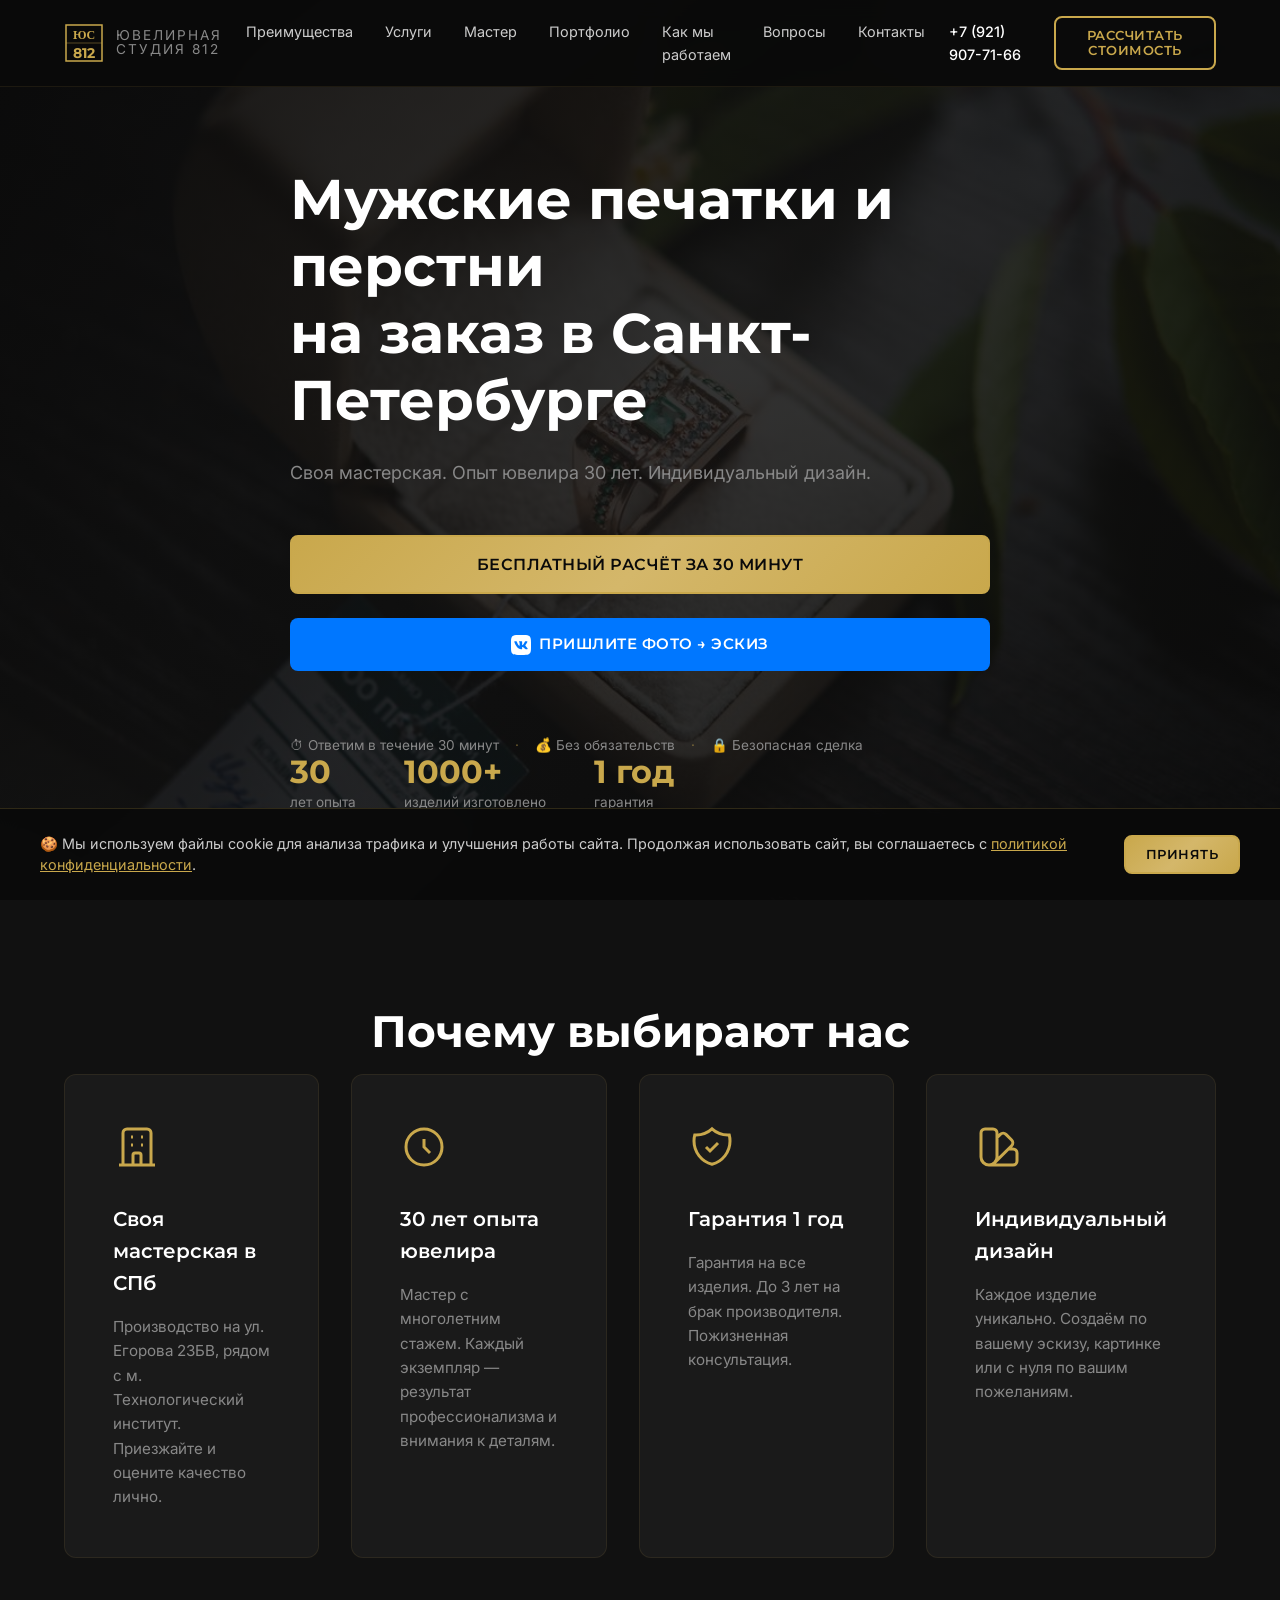
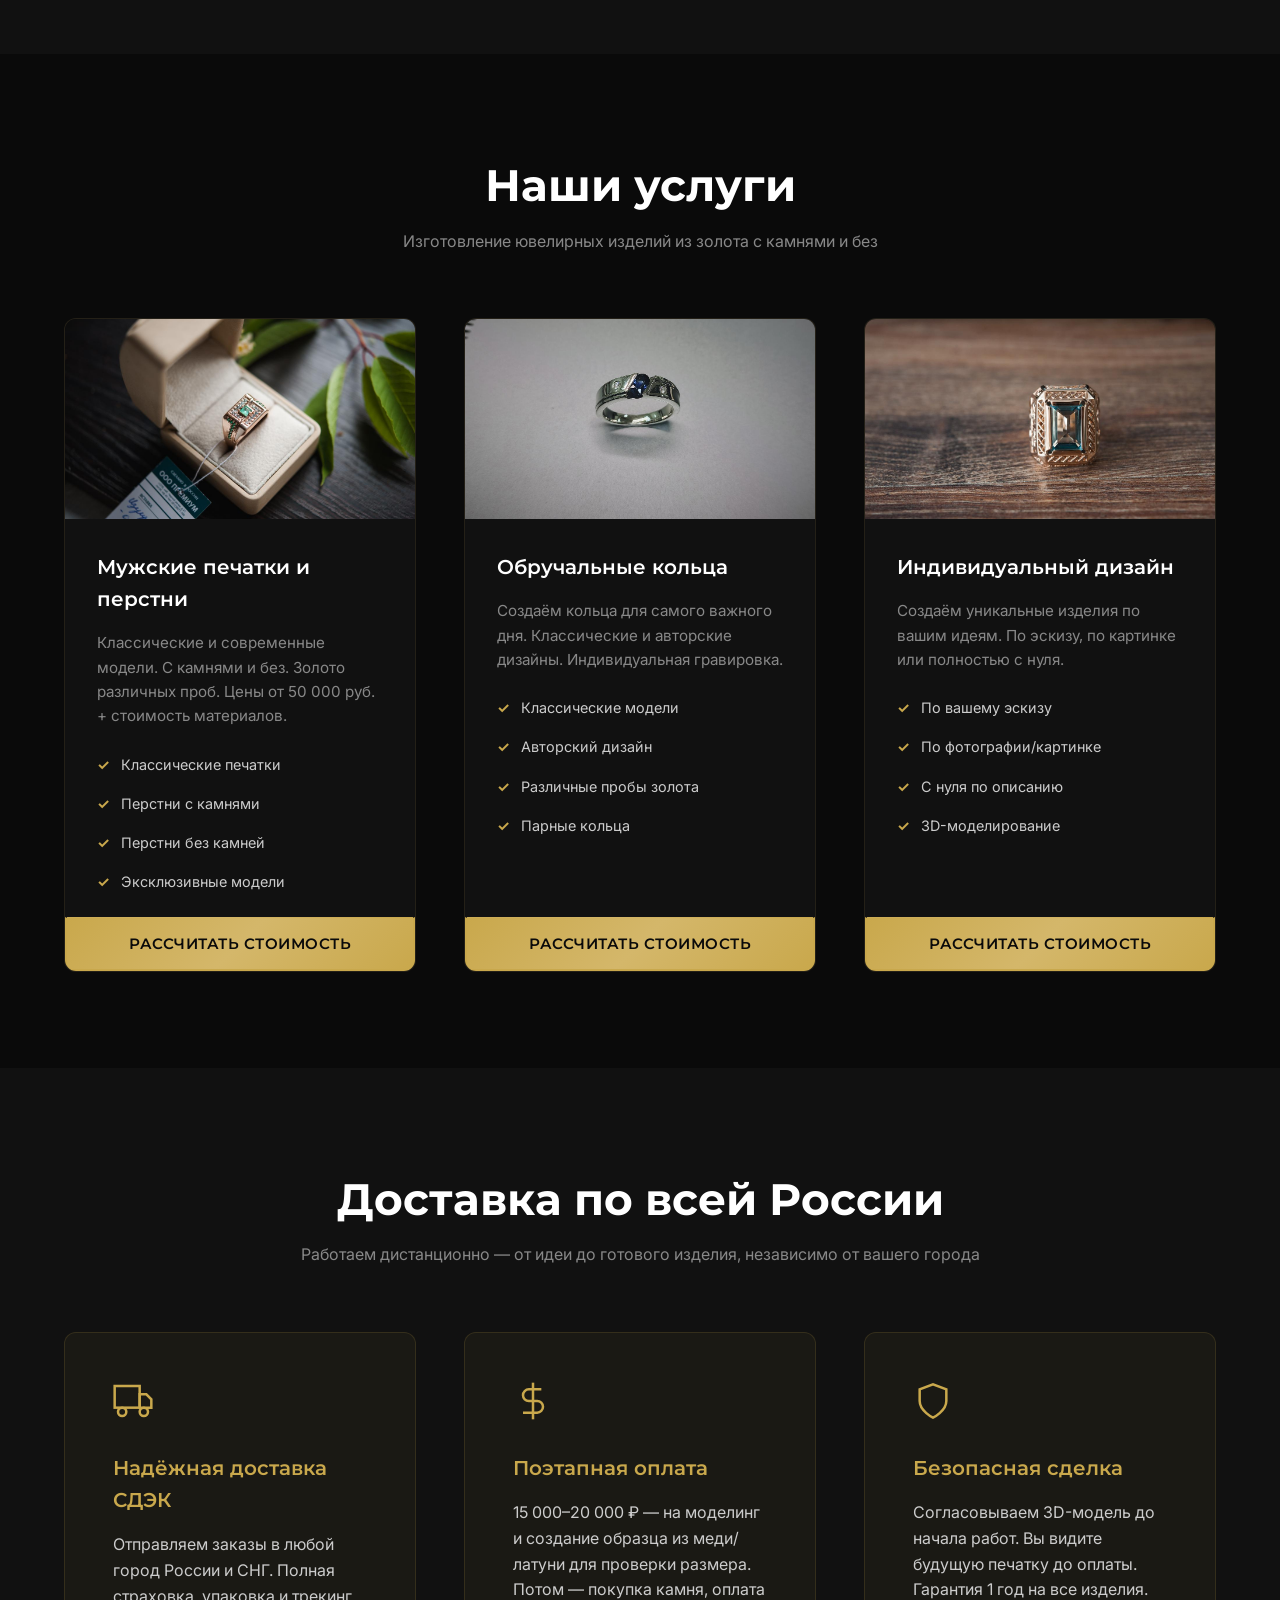
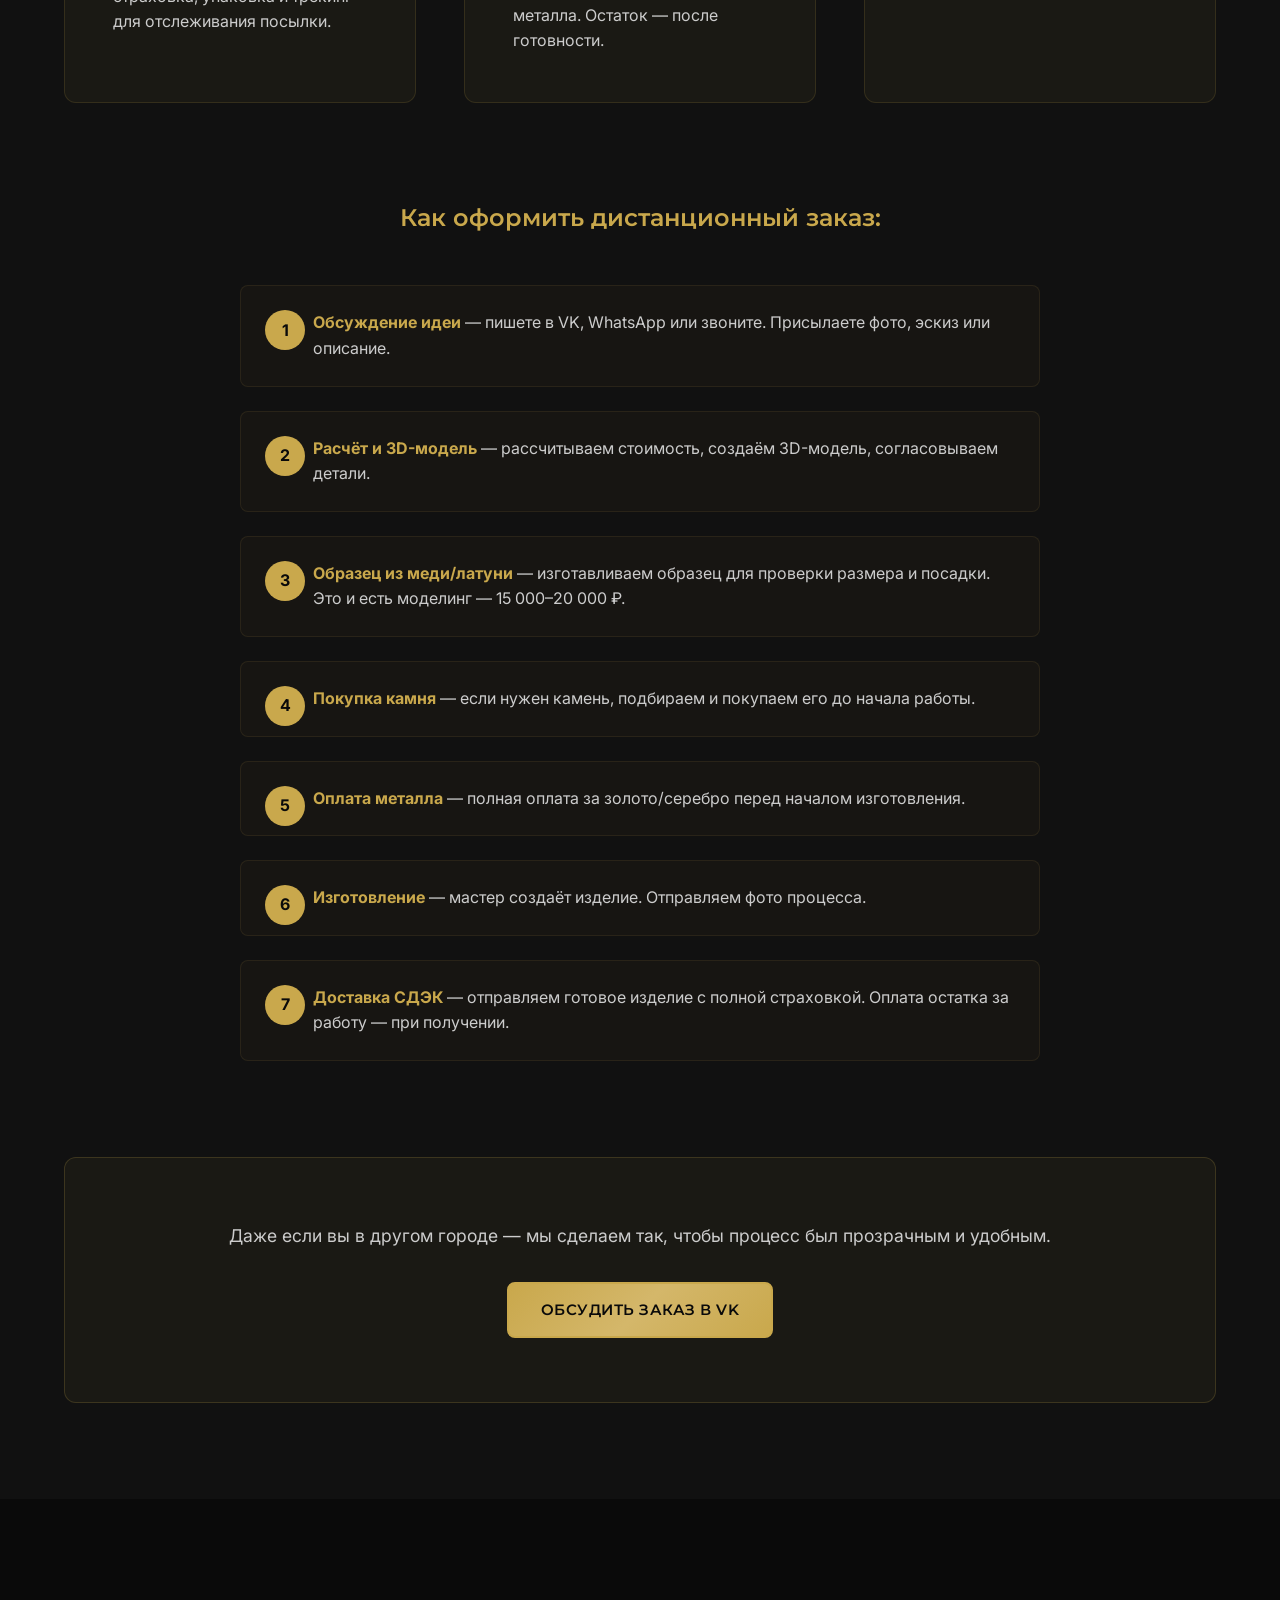
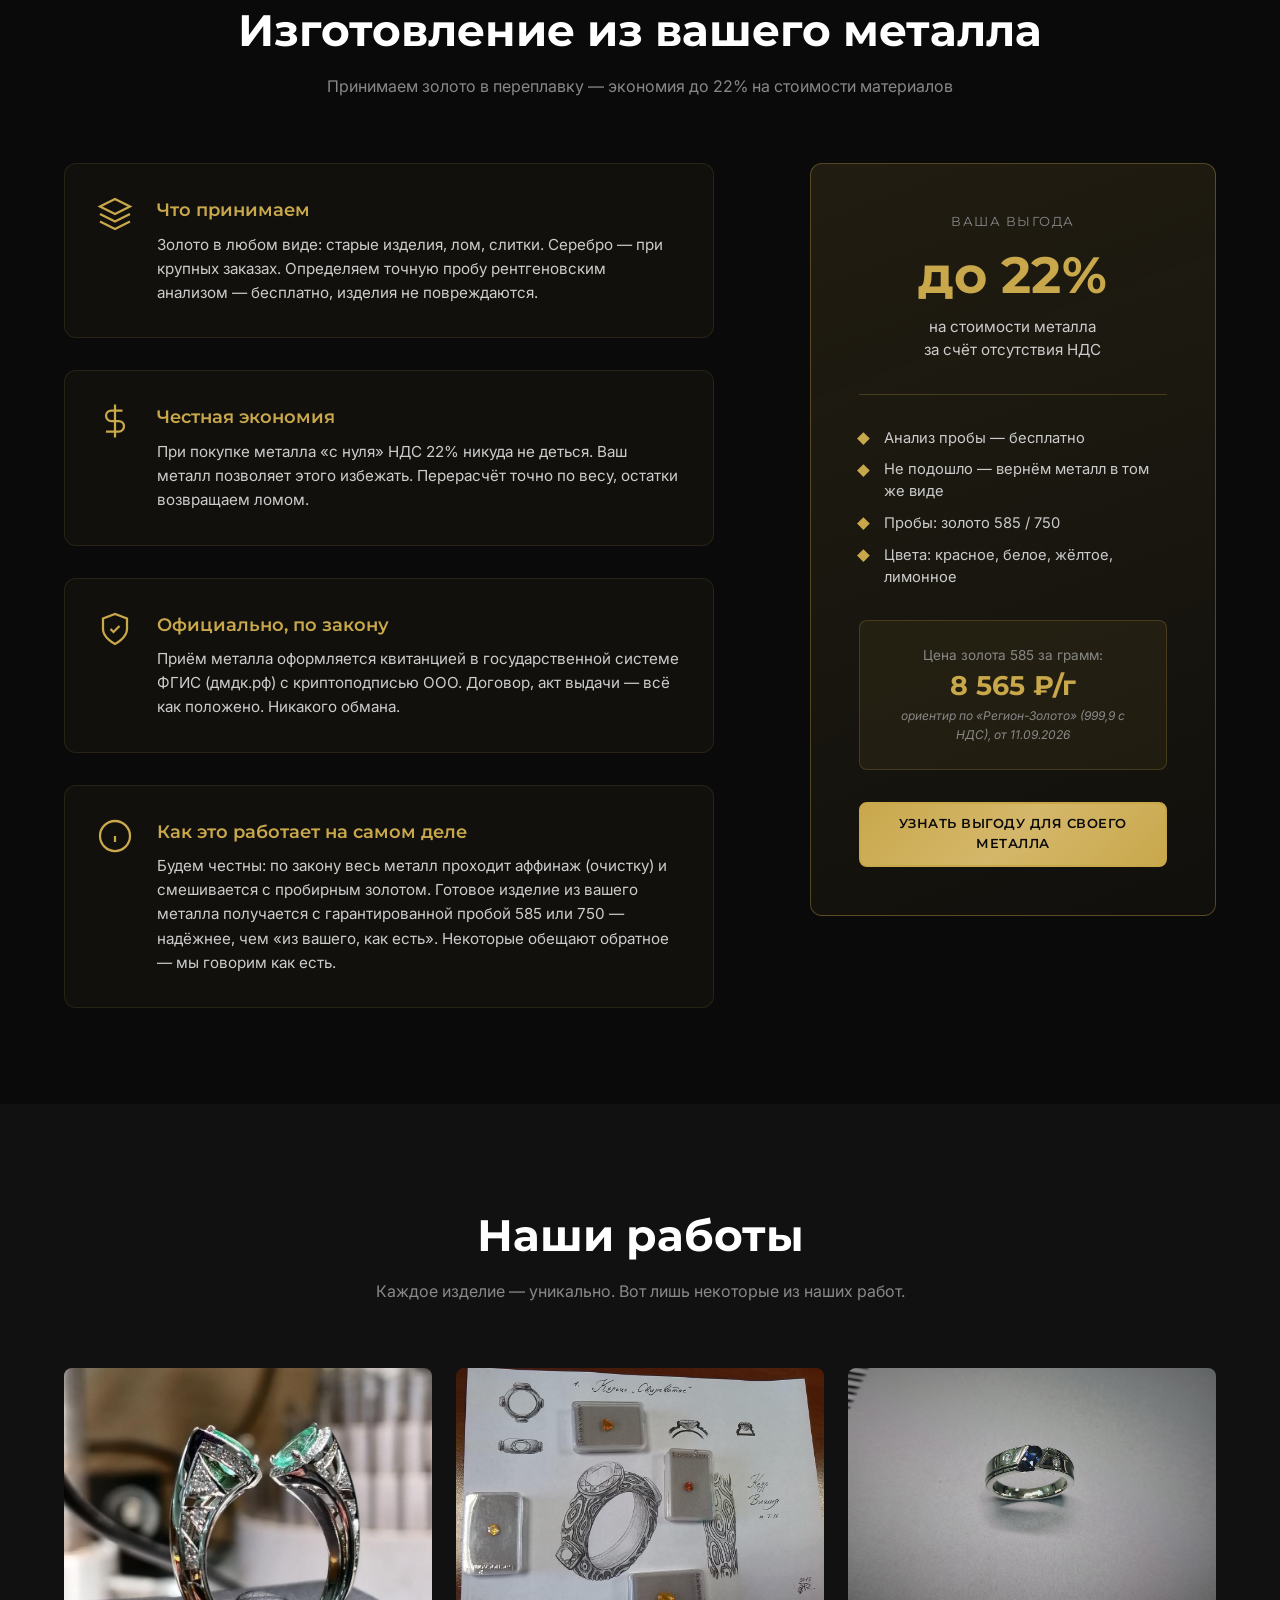
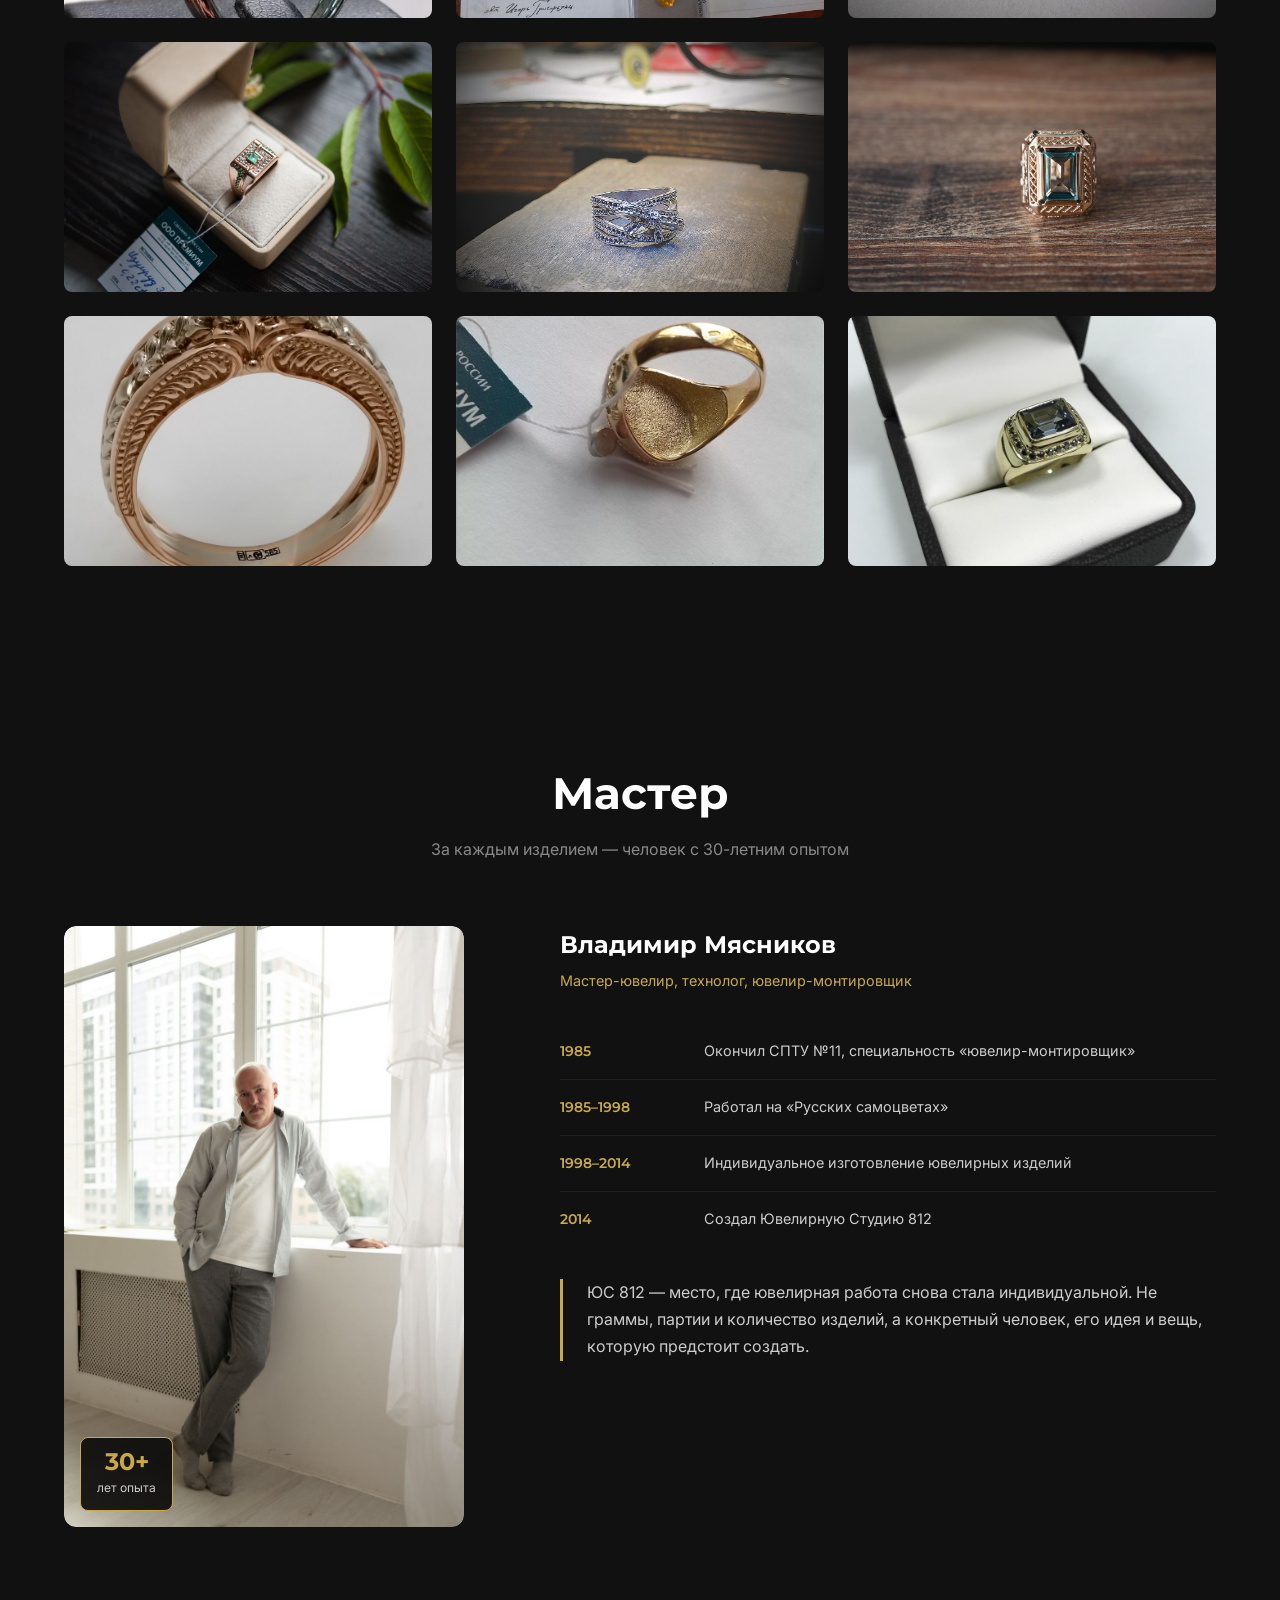
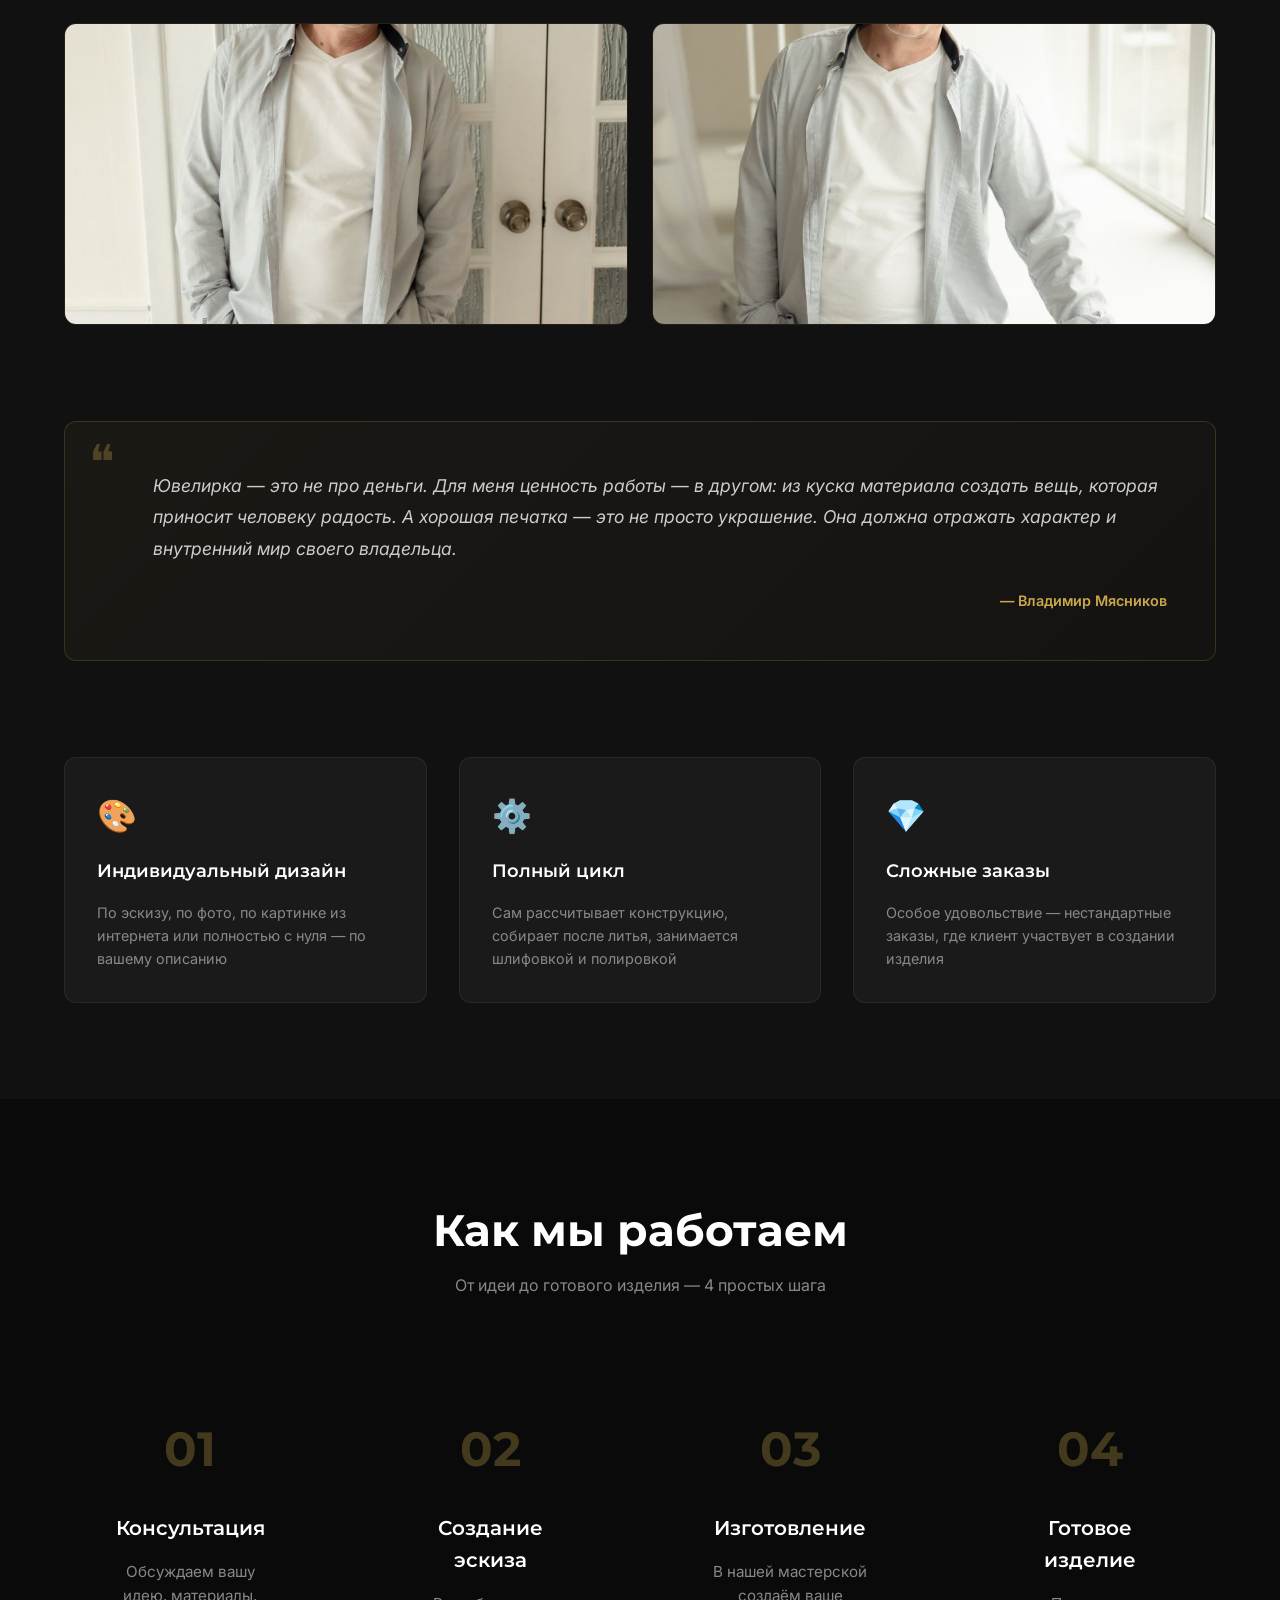
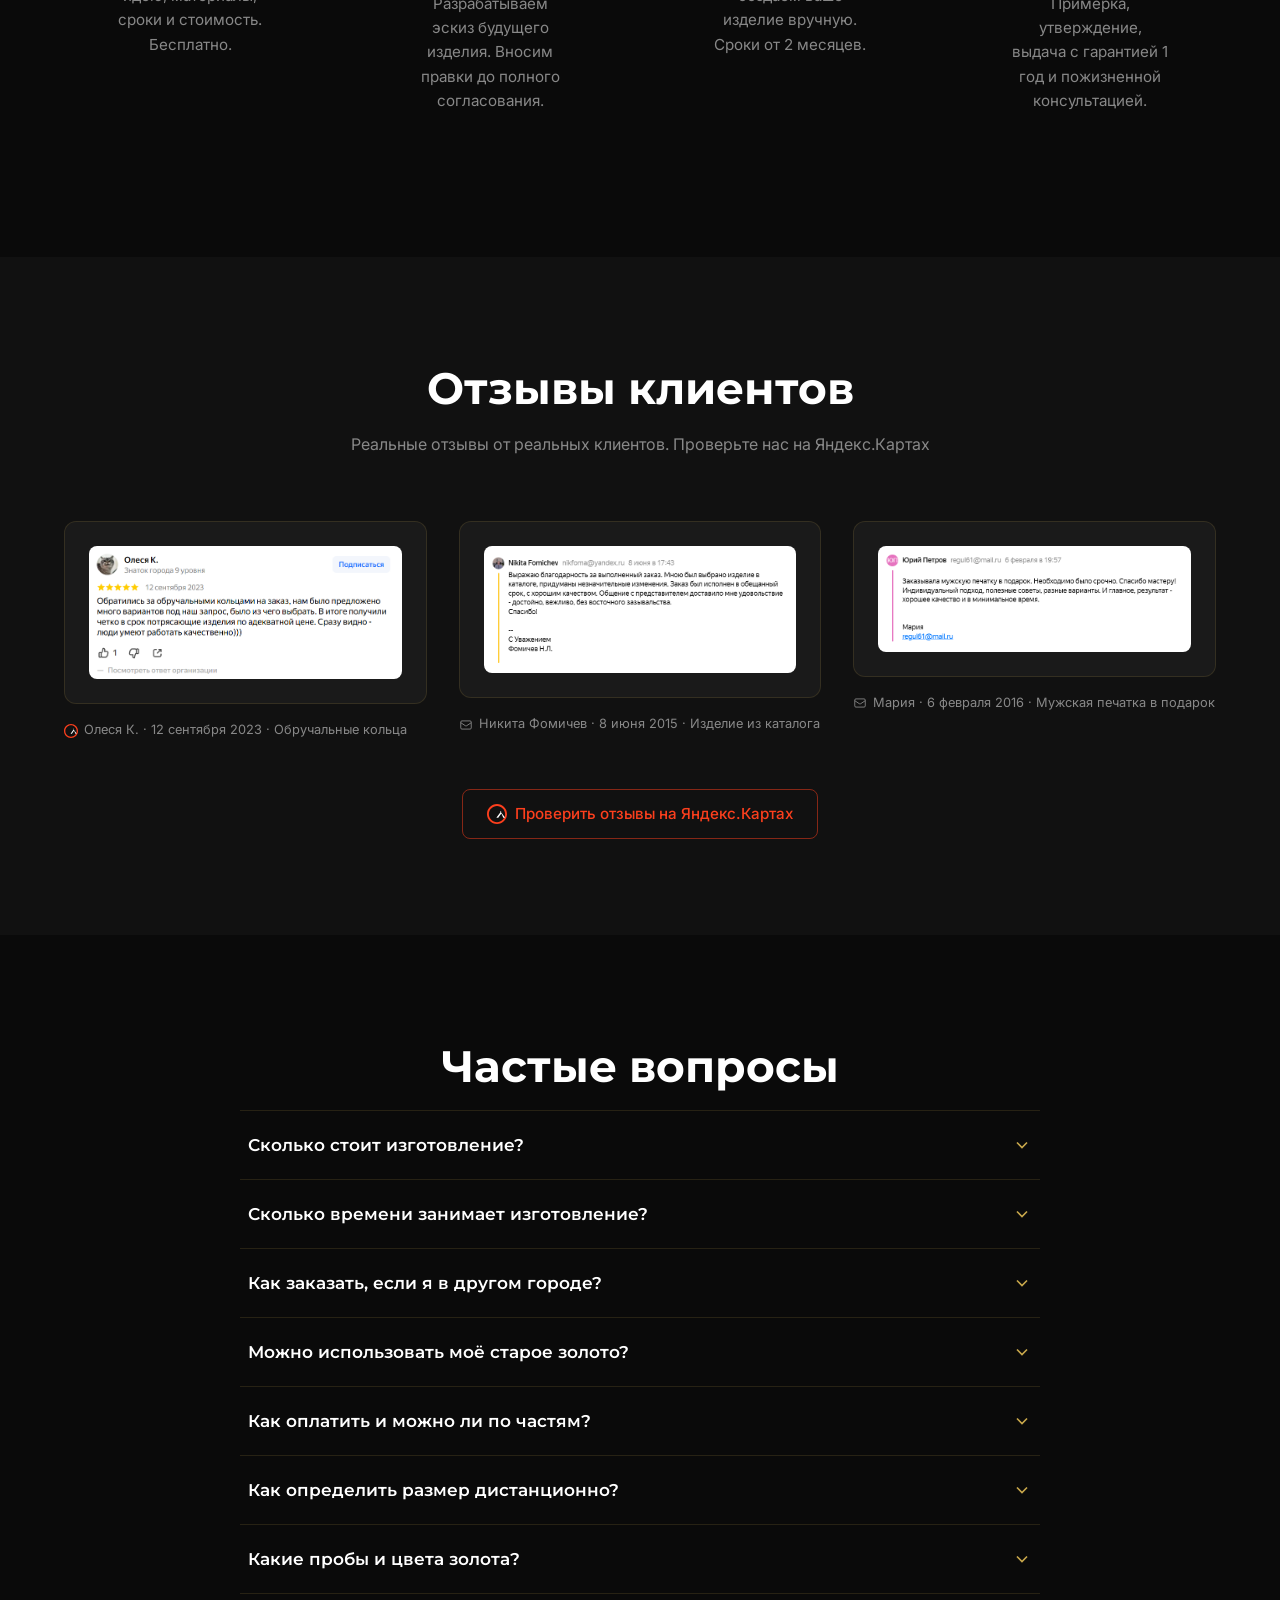
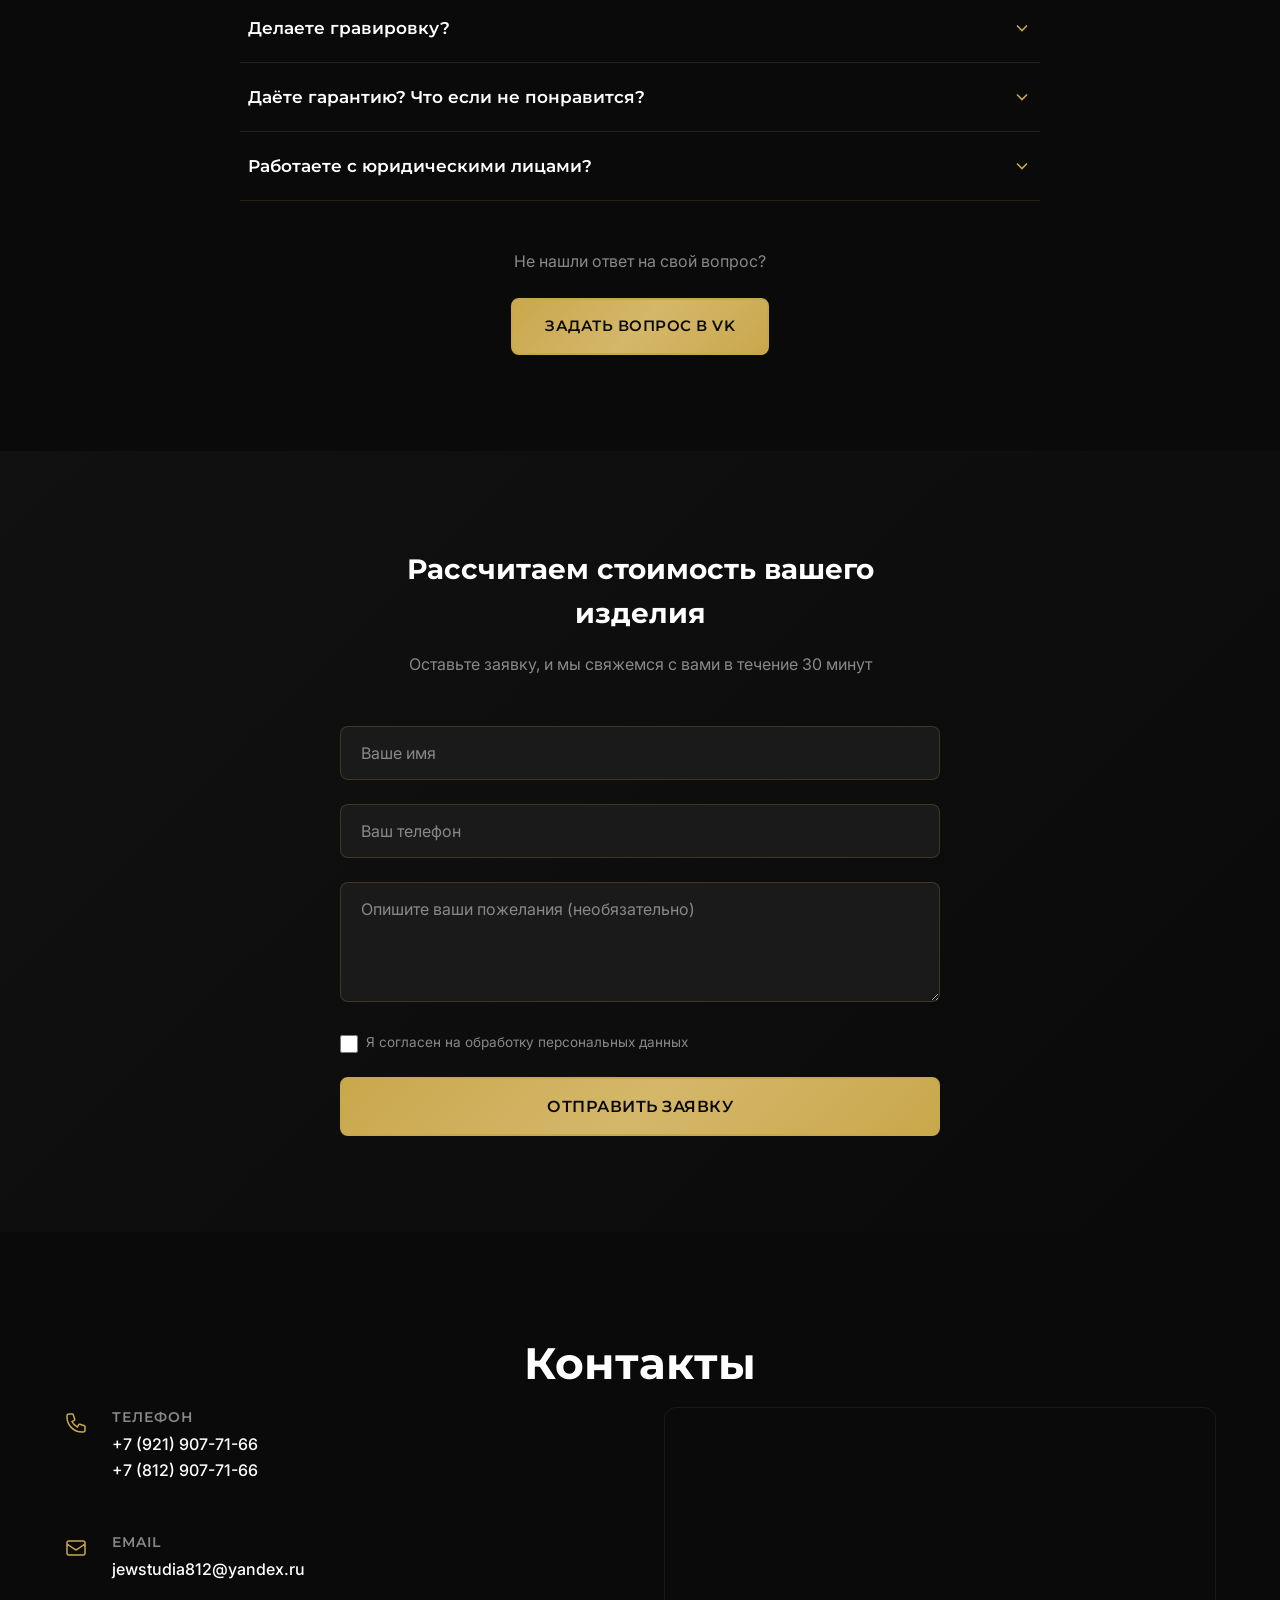
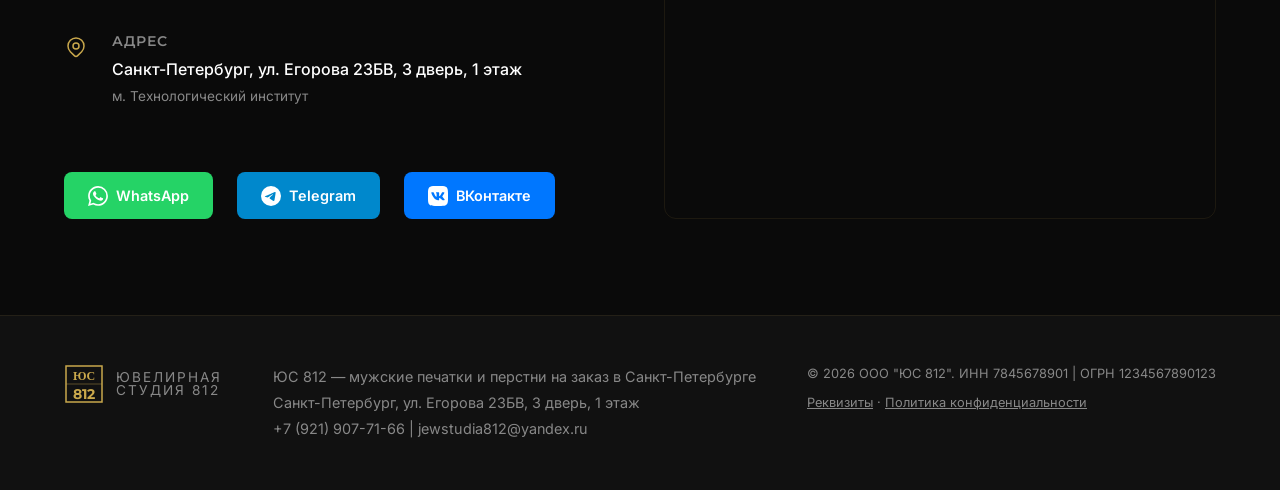
==== commit 6981e0db: "feat: add dework and FAQ sections with dynamic gold price" ====
--- a/index.html
+++ b/index.html
@@ -64,6 +64,8 @@
     }
     </script>
 </head>
+
+
 <body>
     <!-- Header -->
     <header class="header" id="header">
@@ -86,8 +88,9 @@
                     <a href="#services" class="header__link">Услуги</a>
                     <a href="#about" class="header__link">Мастер</a>
                     <a href="#portfolio" class="header__link">Портфолио</a>
-                    <a href="#how-we-work" class="header__link">Как мы работаем</a>
-                    <a href="#contacts" class="header__link">Контакты</a>
+<a href="#how-we-work" class="header__link">Как мы работаем</a>
+<a href="#faq" class="header__link">Вопросы</a>
+<a href="#contacts" class="header__link">Контакты</a>
                 </nav>
                 <div class="header__contacts">
                     <a href="tel:+79219077166" class="header__phone">+7 (921) 907-71-66</a>
@@ -284,6 +287,75 @@
         </div>
     </section>
 
+    <!-- Dework (Client's Metal) Section -->
+    <section class="dework" id="dework">
+        <div class="container">
+            <h2 class="section-title">Изготовление из вашего металла</h2>
+            <p class="section-subtitle">Принимаем золото в переплавку — экономия до 22% на стоимости материалов</p>
+            
+            <div class="dework__grid">
+                <div class="dework__content">
+                    <div class="dework-item">
+                        <div class="dework-item__icon">
+                            <svg width="36" height="36" viewBox="0 0 24 24" fill="none" stroke="#c9a84c" stroke-width="1.5"><path d="M12 2L2 7l10 5 10-5-10-5z"/><path d="M2 17l10 5 10-5"/><path d="M2 12l10 5 10-5"/></svg>
+                        </div>
+                        <div>
+                            <h3 class="dework-item__title">Что принимаем</h3>
+                            <p class="dework-item__text">Золото в любом виде: старые изделия, лом, слитки. Серебро — при крупных заказах. Определяем точную пробу рентгеновским анализом — бесплатно, изделия не повреждаются.</p>
+                        </div>
+                    </div>
+                    <div class="dework-item">
+                        <div class="dework-item__icon">
+                            <svg width="36" height="36" viewBox="0 0 24 24" fill="none" stroke="#c9a84c" stroke-width="1.5"><line x1="12" y1="1" x2="12" y2="23"/><path d="M17 5H9.5a3.5 3.5 0 0 0 0 7h5a3.5 3.5 0 0 1 0 7H6"/></svg>
+                        </div>
+                        <div>
+                            <h3 class="dework-item__title">Честная экономия</h3>
+                            <p class="dework-item__text">При покупке металла «с нуля» НДС 22% никуда не деться. Ваш металл позволяет этого избежать. Перерасчёт точно по весу, остатки возвращаем ломом.</p>
+                        </div>
+                    </div>
+                    <div class="dework-item">
+                        <div class="dework-item__icon">
+                            <svg width="36" height="36" viewBox="0 0 24 24" fill="none" stroke="#c9a84c" stroke-width="1.5"><path d="M9 12l2 2 4-4"/><path d="M12 22s8-4 8-10V5l-8-3-8 3v7c0 6 8 10 8 10z"/></svg>
+                        </div>
+                        <div>
+                            <h3 class="dework-item__title">Официально, по закону</h3>
+                            <p class="dework-item__text">Приём металла оформляется квитанцией в государственной системе ФГИС (дмдк.рф) с криптоподписью ООО. Договор, акт выдачи — всё как положено. Никакого обмана.</p>
+                        </div>
+                    </div>
+                    <div class="dework-item">
+                        <div class="dework-item__icon">
+                            <svg width="36" height="36" viewBox="0 0 24 24" fill="none" stroke="#c9a84c" stroke-width="1.5"><circle cx="12" cy="12" r="10"/><path d="M12 16v-4"/><path d="M12 8h.01"/></svg>
+                        </div>
+                        <div>
+                            <h3 class="dework-item__title">Как это работает на самом деле</h3>
+                            <p class="dework-item__text">Будем честны: по закону весь металл проходит аффинаж (очистку) и смешивается с пробирным золотом. Готовое изделие из вашего металла получается с гарантированной пробой 585 или 750 — надёжнее, чем «из вашего, как есть». Некоторые обещают обратное — мы говорим как есть.</p>
+                        </div>
+                    </div>
+                </div>
+                <div class="dework__aside">
+                    <div class="dework__price-card">
+                        <div class="dework__price-label">Ваша выгода</div>
+                        <div class="dework__price-value">до 22%</div>
+                        <div class="dework__price-note">на стоимости металла<br>за счёт отсутствия НДС</div>
+                        <hr class="dework__divider">
+                        <ul class="dework__facts">
+                            <li>Анализ пробы — бесплатно</li>
+                            <li>Не подошло — вернём металл в том же виде</li>
+                            <li>Пробы: золото 585 / 750</li>
+                            <li>Цвета: красное, белое, жёлтое, лимонное</li>
+                        </ul>
+                        <div class="dework__gold-price">
+                            <span class="dework__gold-price-label">Цена золота 585 за грамм:</span>
+                            <span class="dework__gold-price-value" id="goldPrice585">—</span>
+                            <span class="dework__gold-price-note" id="goldPriceNote"></span>
+                        </div>
+                        <a href="https://vk.com/id542702214" class="btn btn--gold btn--small" target="_blank" rel="noopener">Узнать выгоду для своего металла</a>
+                    </div>
+                </div>
+            </div>
+        </div>
+    </section>
+
     <!-- Portfolio Section -->
     <section class="portfolio" id="portfolio">
         <div class="container">
@@ -490,6 +562,109 @@
                     <svg width="20" height="20" viewBox="0 0 16 16" fill="#FC3F1D"><path d="M8 0C3.58 0 0 3.58 0 8s3.58 8 8 8 8-3.58 8-8-3.58-8-8-8zm0 14.5c-3.58 0-6.5-2.92-6.5-6.5S4.42 1.5 8 1.5s6.5 2.92 6.5 6.5-2.92 6.5-6.5 6.5z"/><path d="M11.5 5.5l-4 5.5h1.5l2.5-3.5 1.5 3.5h1.5l-4-5.5h-1z" fill="white"/></svg>
                     Проверить отзывы на Яндекс.Картах
                 </a>
+            </div>
+        </div>
+    </section>
+
+    <!-- FAQ Section -->
+    <section class="faq" id="faq">
+        <div class="container">
+            <h2 class="section-title">Частые вопросы</h2>
+            <div class="faq__list">
+                <div class="faq-item">
+                    <button class="faq-item__question" type="button" aria-expanded="false">
+                        Сколько стоит изготовление?
+                        <svg class="faq-item__arrow" width="20" height="20" viewBox="0 0 24 24" fill="none" stroke="currentColor" stroke-width="2"><path d="M6 9l6 6 6-6"/></svg>
+                    </button>
+                    <div class="faq-item__answer">
+                        <p>Стоимость работы — 50 000 ₽ за изделие стандартной сложности (этого хватает в 90% случаев). Дополнительно — металл и камни по актуальным ценам, либо ваш металл (давальческое сырье) с экономией до 22%. В исключительных случаях работа может стоить 70–100 тыс. ₽. Точный расчёт бесплатный — пришлите фото или идею, назову цену в течение 30 минут.</p>
+                    </div>
+                </div>
+                <div class="faq-item">
+                    <button class="faq-item__question" type="button" aria-expanded="false">
+                        Сколько времени занимает изготовление?
+                        <svg class="faq-item__arrow" width="20" height="20" viewBox="0 0 24 24" fill="none" stroke="currentColor" stroke-width="2"><path d="M6 9l6 6 6-6"/></svg>
+                    </button>
+                    <div class="faq-item__answer">
+                        <p>Базовый срок — 2 месяца. Это честный срок кастомного производства: в него спокойно заложены согласования и возможные корректировки. По просьбе могу сделать за 2–3 недели, но без 100% гарантии результата — это не массовое производство, а ручная работа.</p>
+                    </div>
+                </div>
+                <div class="faq-item">
+                    <button class="faq-item__question" type="button" aria-expanded="false">
+                        Как заказать, если я в другом городе?
+                        <svg class="faq-item__arrow" width="20" height="20" viewBox="0 0 24 24" fill="none" stroke="currentColor" stroke-width="2"><path d="M6 9l6 6 6-6"/></svg>
+                    </button>
+                    <div class="faq-item__answer">
+                        <p>Примерно половина наших заказов — дистанционные. Общаемся в VK или WhatsApp, присылаете фото или описание — делаю 3D-модель и расчёт. Для проверки размера изготавливаю медный/латунный образец, который вы примеряете до начала основной работы. Оплата поэтапная, доставка СДЭК с полной страховкой.</p>
+                    </div>
+                </div>
+                <div class="faq-item">
+                    <button class="faq-item__question" type="button" aria-expanded="false">
+                        Можно использовать моё старое золото?
+                        <svg class="faq-item__arrow" width="20" height="20" viewBox="0 0 24 24" fill="none" stroke="currentColor" stroke-width="2"><path d="M6 9l6 6 6-6"/></svg>
+                    </button>
+                    <div class="faq-item__answer">
+                        <p>Да, принимаем золото в любом виде — изделия, лом, слитки. Пробу определяем рентгеновским анализом бесплатно и без повреждения изделия. Приём официально оформляется квитанцией в государственной системе пробирного надзора. Экономия — до 22% на стоимости металла. Подробности — в разделе «Изготовление из вашего металла».</p>
+                    </div>
+                </div>
+                <div class="faq-item">
+                    <button class="faq-item__question" type="button" aria-expanded="false">
+                        Как оплатить и можно ли по частям?
+                        <svg class="faq-item__arrow" width="20" height="20" viewBox="0 0 24 24" fill="none" stroke="currentColor" stroke-width="2"><path d="M6 9l6 6 6-6"/></svg>
+                    </button>
+                    <div class="faq-item__answer">
+                        <p>Оплата поэтапная: 15–20 тыс. ₽ за моделинг и образец → камень (если нужен) → металл → остаток за работу после готовности. Оплата наличными с выдачей кассового чека, картой через терминал, по QR-коду или переводом на расчётный счёт по счёту. Все документы — договор, квитанции, акт выдачи.</p>
+                    </div>
+                </div>
+                <div class="faq-item">
+                    <button class="faq-item__question" type="button" aria-expanded="false">
+                        Как определить размер дистанционно?
+                        <svg class="faq-item__arrow" width="20" height="20" viewBox="0 0 24 24" fill="none" stroke="currentColor" stroke-width="2"><path d="M6 9l6 6 6-6"/></svg>
+                    </button>
+                    <div class="faq-item__answer">
+                        <p>Три способа: изготавливаю медный/латунный образец, который вы примеряете и отправляете обратно; вы замеряете палец в любом ювелирном магазине; или отправляем вам пластиковый измерительный набор. Ошибку в размере исключаем на этапе образца — до начала работы с золотом.</p>
+                    </div>
+                </div>
+                <div class="faq-item">
+                    <button class="faq-item__question" type="button" aria-expanded="false">
+                        Какие пробы и цвета золота?
+                        <svg class="faq-item__arrow" width="20" height="20" viewBox="0 0 24 24" fill="none" stroke="currentColor" stroke-width="2"><path d="M6 9l6 6 6-6"/></svg>
+                    </button>
+                    <div class="faq-item__answer">
+                        <p>Золото 585 и 750 пробы. Цвета: красное, белое, жёлтое, лимонное. Камни — покупаем сами или принимаем ваши (огранённые крупные вставки). Серебро 925 — при крупных заказах.</p>
+                    </div>
+                </div>
+                <div class="faq-item">
+                    <button class="faq-item__question" type="button" aria-expanded="false">
+                        Делаете гравировку?
+                        <svg class="faq-item__arrow" width="20" height="20" viewBox="0 0 24 24" fill="none" stroke="currentColor" stroke-width="2"><path d="M6 9l6 6 6-6"/></svg>
+                    </button>
+                    <div class="faq-item__answer">
+                        <p>Да, оба вида. Лазерная — на готовом изделии, от 1 500 ₽. Ручная штихелем — классическая ювелирная гравировка, от 3 000 ₽, выполняется до финальной обработки. Ручная работает бессрочно и выглядит дороже.</p>
+                    </div>
+                </div>
+                <div class="faq-item">
+                    <button class="faq-item__question" type="button" aria-expanded="false">
+                        Даёте гарантию? Что если не понравится?
+                        <svg class="faq-item__arrow" width="20" height="20" viewBox="0 0 24 24" fill="none" stroke="currentColor" stroke-width="2"><path d="M6 9l6 6 6-6"/></svg>
+                    </button>
+                    <div class="faq-item__answer">
+                        <p>Гарантия на изделие — 1 год, на брак производителя — до 3 лет, пожизненная консультация по уходу. Не понравится — не бывает по определению: до начала работы вы видите 3D-модель с любого ракурса, а после отливки моделинга — готовую форму на вашем пальце. Изменения вносятся до того, как металл пойдёт в дело.</p>
+                    </div>
+                </div>
+                <div class="faq-item">
+                    <button class="faq-item__question" type="button" aria-expanded="false">
+                        Работаете с юридическими лицами?
+                        <svg class="faq-item__arrow" width="20" height="20" viewBox="0 0 24 24" fill="none" stroke="currentColor" stroke-width="2"><path d="M6 9l6 6 6-6"/></svg>
+                    </button>
+                    <div class="faq-item__answer">
+                        <p>Основной формат — работа с физическими лицами: договор, оплата картой, QR или переводом на расчётный счёт ООО. С юрлицами работаем в исключительных случаях — требуется дополнительный документооборот, обсудим индивидуально.</p>
+                    </div>
+                </div>
+            </div>
+            <div class="faq__cta">
+                <p class="faq__cta-text">Не нашли ответ на свой вопрос?</p>
+                <a href="https://vk.com/id542702214" class="btn btn--gold" target="_blank" rel="noopener">Задать вопрос в VK</a>
             </div>
         </div>
     </section>
@@ -637,6 +812,7 @@
         </div>
     </div>
 
+    <script src="js/config.js"></script>
     <script src="js/main.js"></script>
 </body>
 </html>
--- a/css/style.css
+++ b/css/style.css
@@ -1782,6 +1782,249 @@
         justify-content: center;
     }
 }
+
+/* ===== Dework (Client's Metal) Section ===== */
+.dework {
+    padding: var(--spacing-3xl) 0;
+    background: var(--color-black);
+}
+
+.dework__grid {
+    display: grid;
+    grid-template-columns: 1fr;
+    gap: var(--spacing-xl);
+    align-items: start;
+}
+
+.dework__content {
+    display: grid;
+    gap: var(--spacing-lg);
+}
+
+.dework-item {
+    display: flex;
+    gap: var(--spacing-md);
+    padding: var(--spacing-lg);
+    background: rgba(201, 168, 76, 0.04);
+    border: 1px solid rgba(201, 168, 76, 0.12);
+    border-radius: var(--border-radius-lg);
+    transition: border-color var(--transition-normal);
+}
+
+.dework-item:hover {
+    border-color: rgba(201, 168, 76, 0.4);
+}
+
+.dework-item__icon {
+    flex-shrink: 0;
+}
+
+.dework-item__title {
+    font-family: var(--font-heading);
+    font-size: 1.1rem;
+    font-weight: 600;
+    color: var(--color-gold);
+    margin-bottom: 0.5rem;
+}
+
+.dework-item__text {
+    color: var(--color-gray-light);
+    font-size: 0.95rem;
+    line-height: 1.6;
+}
+
+.dework__aside {
+    position: relative;
+}
+
+.dework__price-card {
+    background: linear-gradient(160deg, rgba(201, 168, 76, 0.12) 0%, rgba(201, 168, 76, 0.04) 100%);
+    border: 1px solid rgba(201, 168, 76, 0.35);
+    border-radius: var(--border-radius-lg);
+    padding: var(--spacing-xl);
+    text-align: center;
+}
+
+.dework__price-label {
+    font-family: var(--font-heading);
+    text-transform: uppercase;
+    letter-spacing: 1.5px;
+    font-size: 0.8rem;
+    color: var(--color-gray);
+    margin-bottom: var(--spacing-sm);
+}
+
+.dework__price-value {
+    font-family: var(--font-heading);
+    font-size: 3.2rem;
+    font-weight: 700;
+    color: var(--color-gold);
+    line-height: 1;
+    margin-bottom: var(--spacing-sm);
+}
+
+.dework__price-note {
+    color: var(--color-gray-light);
+    font-size: 0.95rem;
+    line-height: 1.5;
+}
+
+.dework__divider {
+    border: none;
+    border-top: 1px solid rgba(201, 168, 76, 0.25);
+    margin: var(--spacing-lg) 0;
+}
+
+.dework__facts {
+    list-style: none;
+    text-align: left;
+    margin-bottom: var(--spacing-lg);
+}
+
+.dework__facts li {
+    position: relative;
+    padding-left: 1.6rem;
+    margin-bottom: 0.6rem;
+    color: var(--color-gray-light);
+    font-size: 0.92rem;
+    line-height: 1.5;
+}
+
+.dework__facts li::before {
+    content: '';
+    position: absolute;
+    left: 0;
+    top: 0.45rem;
+    width: 0.55rem;
+    height: 0.55rem;
+    background: var(--color-gold);
+    transform: rotate(45deg);
+}
+
+.dework__gold-price {
+    display: flex;
+    flex-direction: column;
+    align-items: center;
+    gap: 0.3rem;
+    padding: var(--spacing-md) var(--spacing-lg);
+    margin-bottom: var(--spacing-lg);
+    background: rgba(201, 168, 76, 0.07);
+    border: 1px solid rgba(201, 168, 76, 0.22);
+    border-radius: var(--border-radius);
+}
+
+.dework__gold-price-label {
+    font-size: 0.85rem;
+    color: var(--color-gray);
+}
+
+.dework__gold-price-value {
+    font-family: var(--font-heading);
+    font-size: 1.7rem;
+    font-weight: 700;
+    color: var(--color-gold);
+    line-height: 1.1;
+}
+
+.dework__gold-price-note {
+    font-size: 0.75rem;
+    color: var(--color-gray);
+    font-style: italic;
+}
+
+.dework__price-card .btn {
+    width: 100%;
+}
+
+@media (min-width: 1024px) {
+    .dework__grid {
+        grid-template-columns: 1.6fr 1fr;
+        gap: var(--spacing-3xl);
+    }
+    
+    .dework__aside {
+        position: sticky;
+        top: 100px;
+    }
+}
+
+/* ===== FAQ Section ===== */
+.faq {
+    padding: var(--spacing-3xl) 0;
+    background: var(--color-black);
+}
+
+.faq__list {
+    max-width: 800px;
+    margin: 0 auto;
+}
+
+.faq-item {
+    border-bottom: 1px solid rgba(201, 168, 76, 0.15);
+}
+
+.faq-item:first-child {
+    border-top: 1px solid rgba(201, 168, 76, 0.15);
+}
+
+.faq-item__question {
+    width: 100%;
+    background: none;
+    border: none;
+    cursor: pointer;
+    display: flex;
+    align-items: center;
+    justify-content: space-between;
+    gap: var(--spacing-md);
+    padding: var(--spacing-md) 0.5rem;
+    text-align: left;
+    color: var(--color-white);
+    font-family: var(--font-heading);
+    font-size: 1.05rem;
+    font-weight: 600;
+    transition: color var(--transition-fast);
+}
+
+.faq-item__question:hover {
+    color: var(--color-gold);
+}
+
+.faq-item__arrow {
+    flex-shrink: 0;
+    color: var(--color-gold);
+    transition: transform var(--transition-normal);
+}
+
+.faq-item.active .faq-item__arrow {
+    transform: rotate(180deg);
+}
+
+.faq-item__answer {
+    max-height: 0;
+    overflow: hidden;
+    transition: max-height 0.4s ease, padding 0.3s ease;
+}
+
+.faq-item.active .faq-item__answer {
+    max-height: 400px;
+}
+
+.faq-item__answer p {
+    padding: 0 0.5rem var(--spacing-md);
+    color: var(--color-gray-light);
+    line-height: 1.7;
+    font-size: 0.98rem;
+}
+
+.faq__cta {
+    text-align: center;
+    margin-top: var(--spacing-xl);
+}
+
+.faq__cta-text {
+    color: var(--color-gray);
+    margin-bottom: var(--spacing-md);
+}
 .animate-on-scroll {
     opacity: 0;
     transform: translateY(30px);
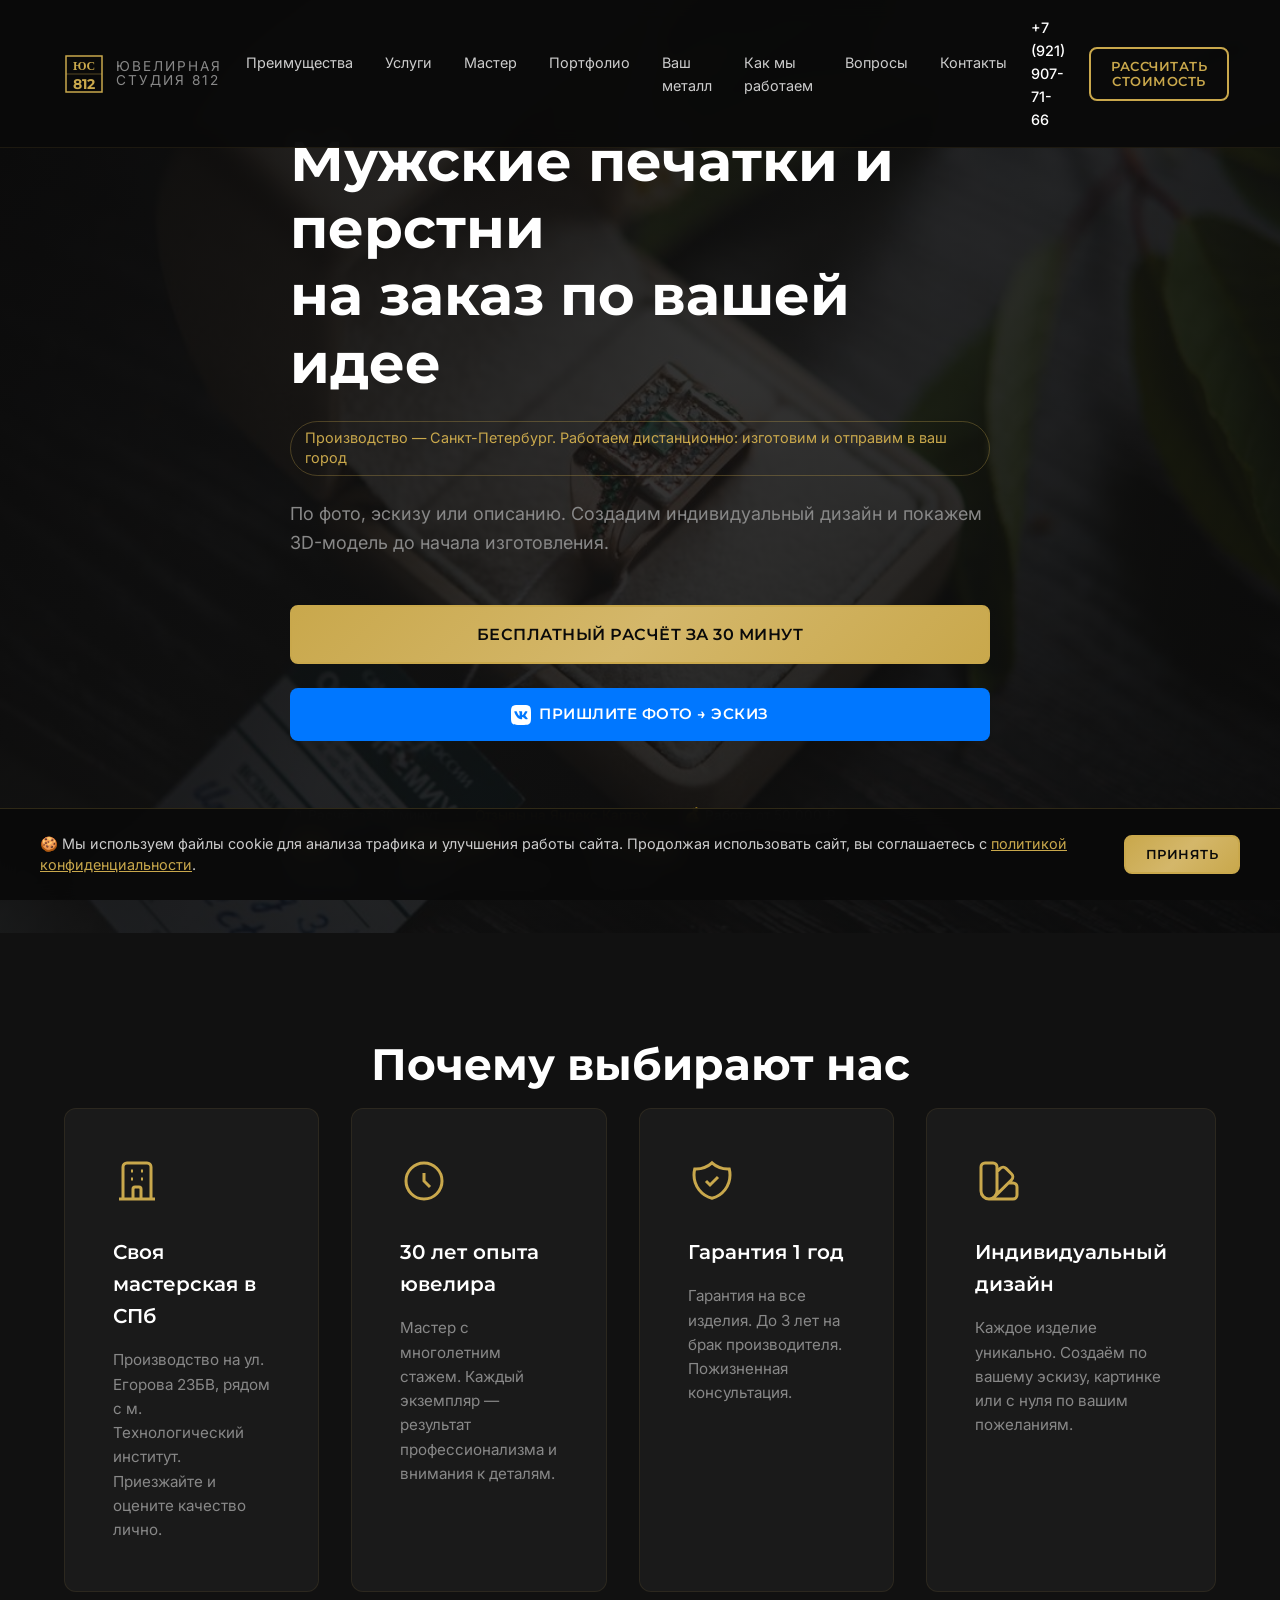
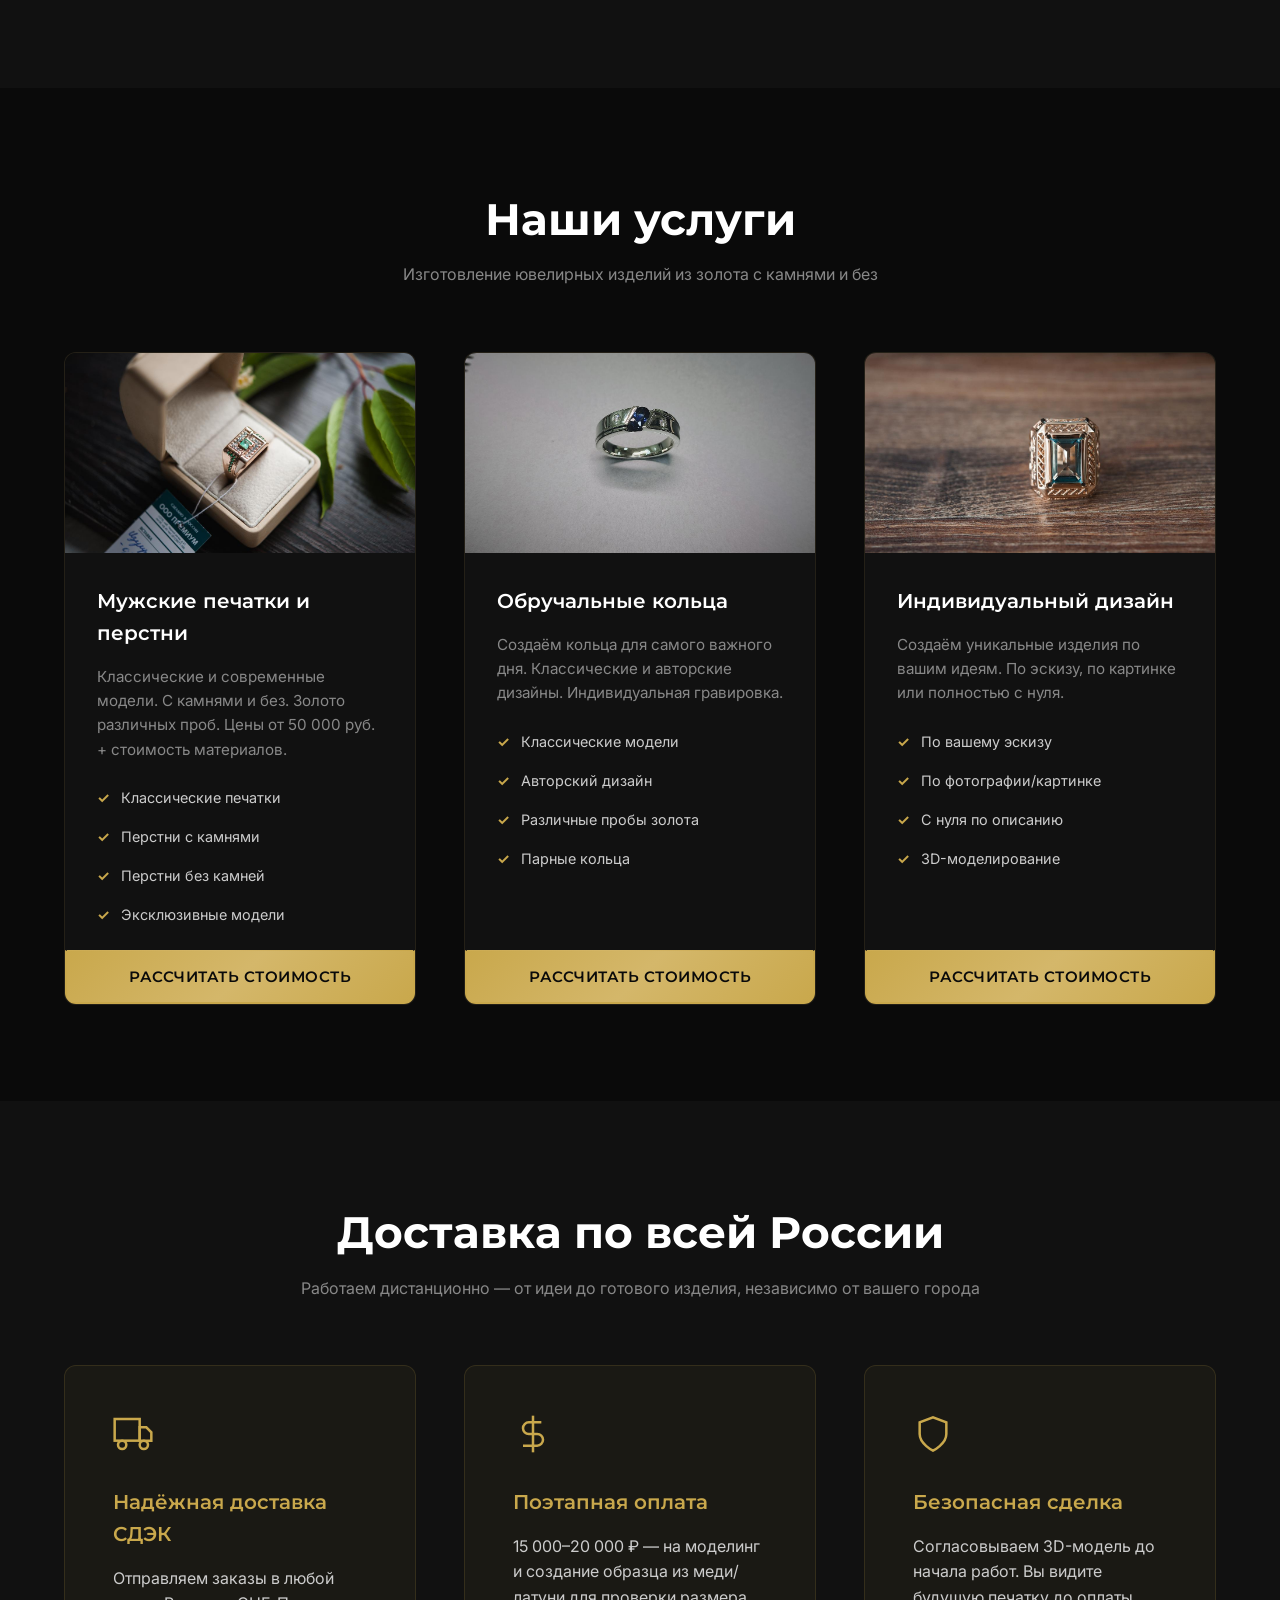
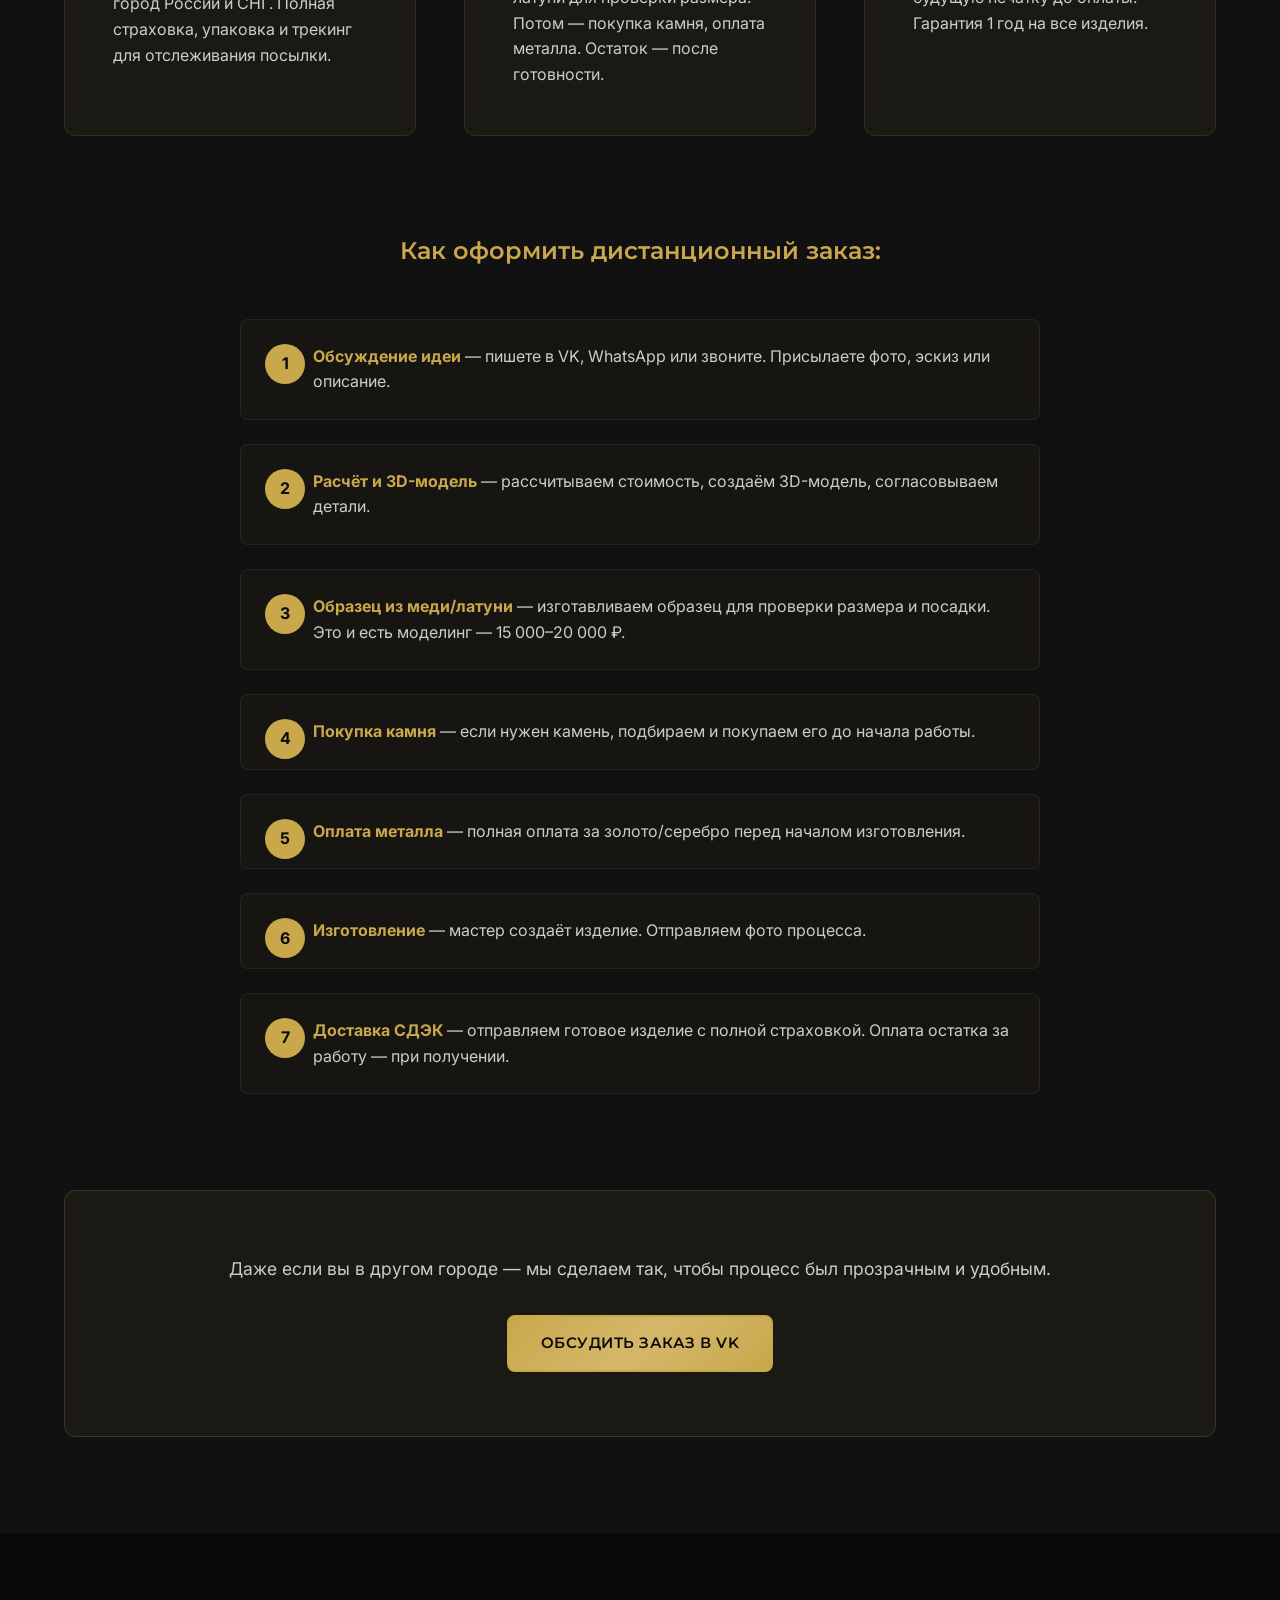
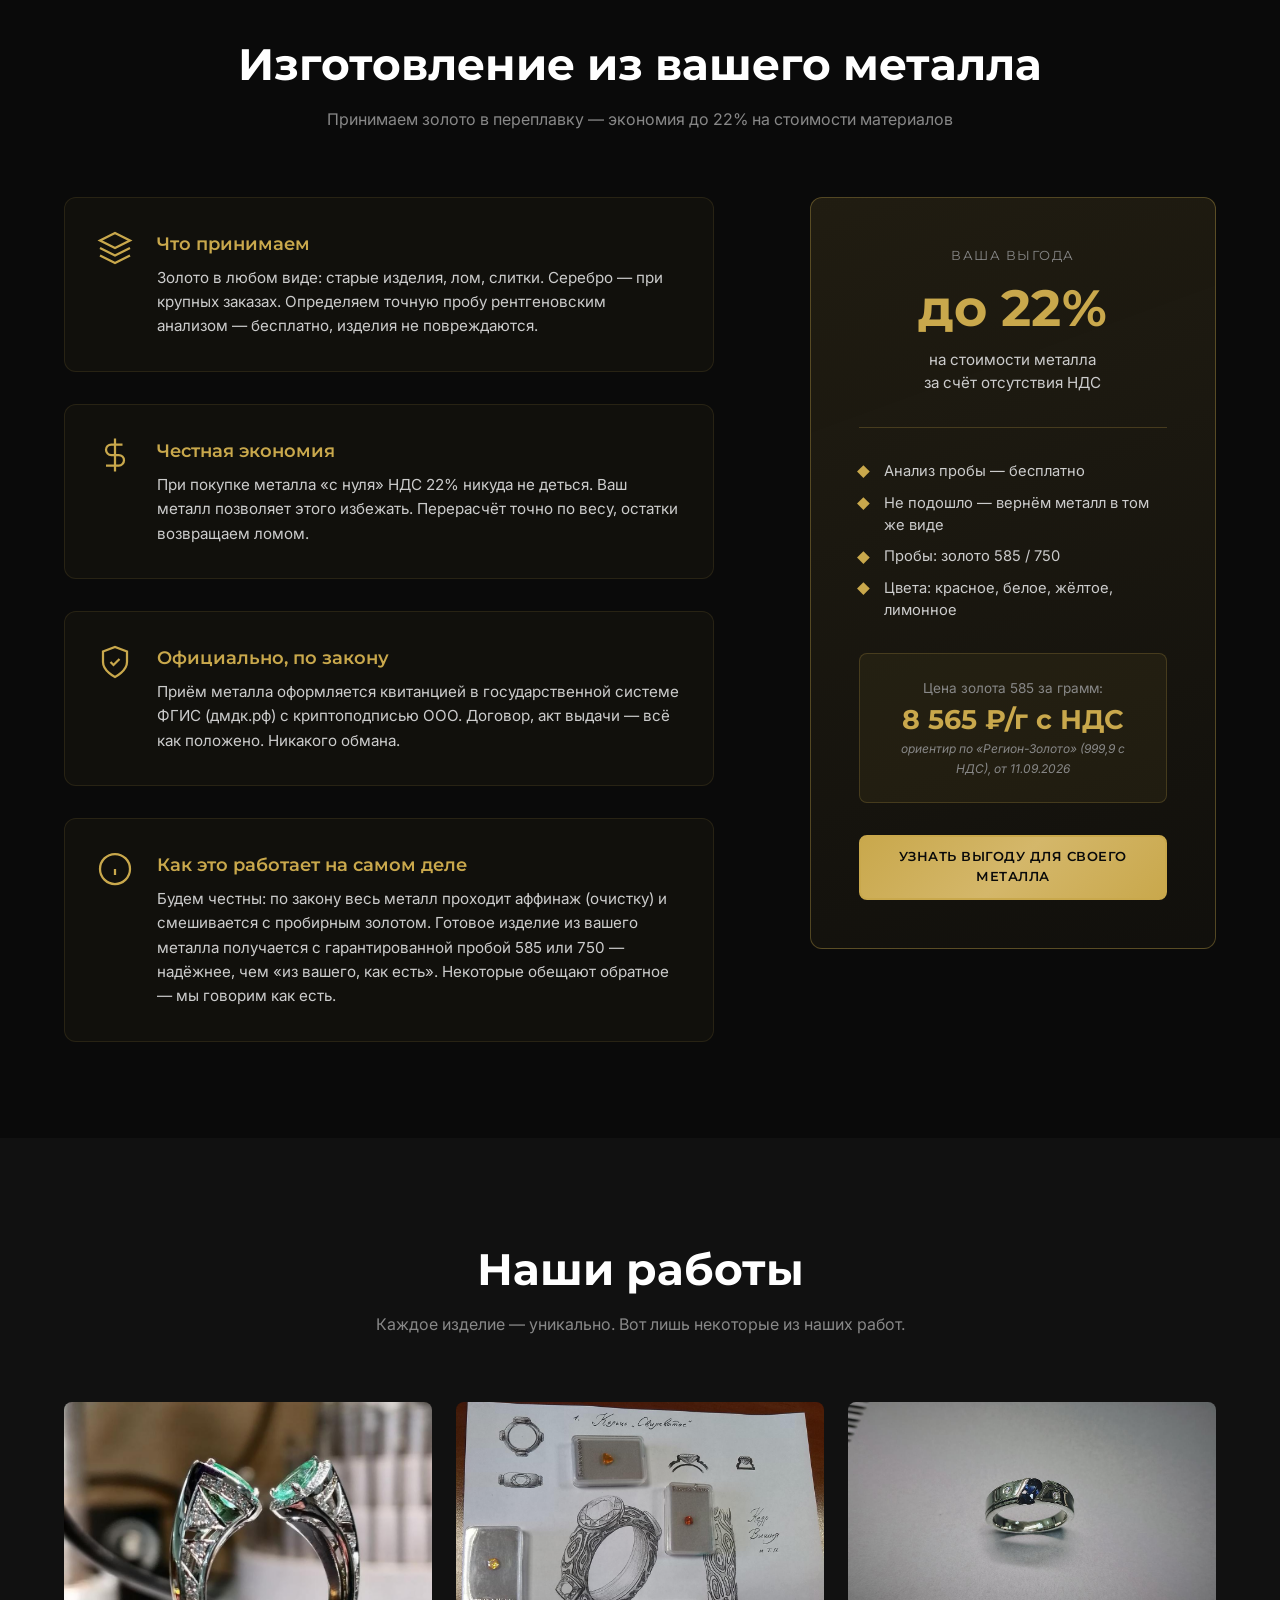
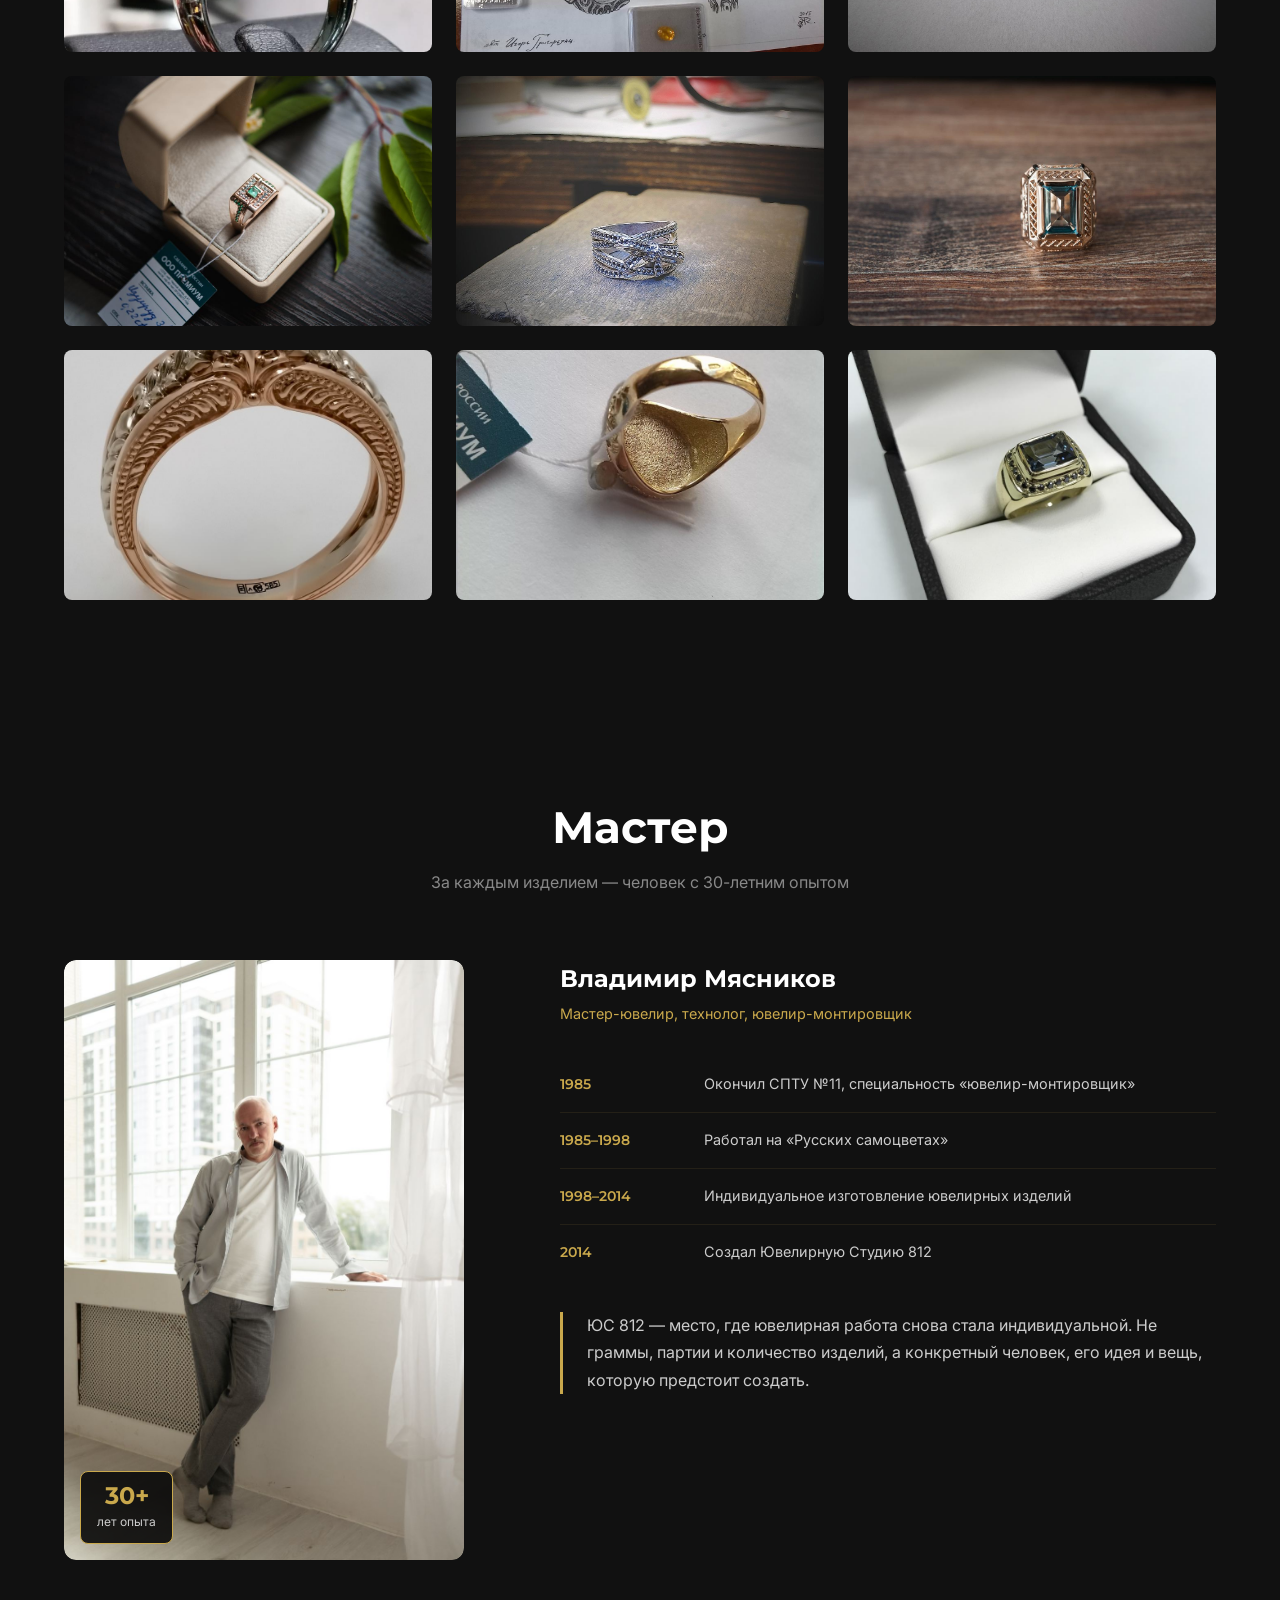
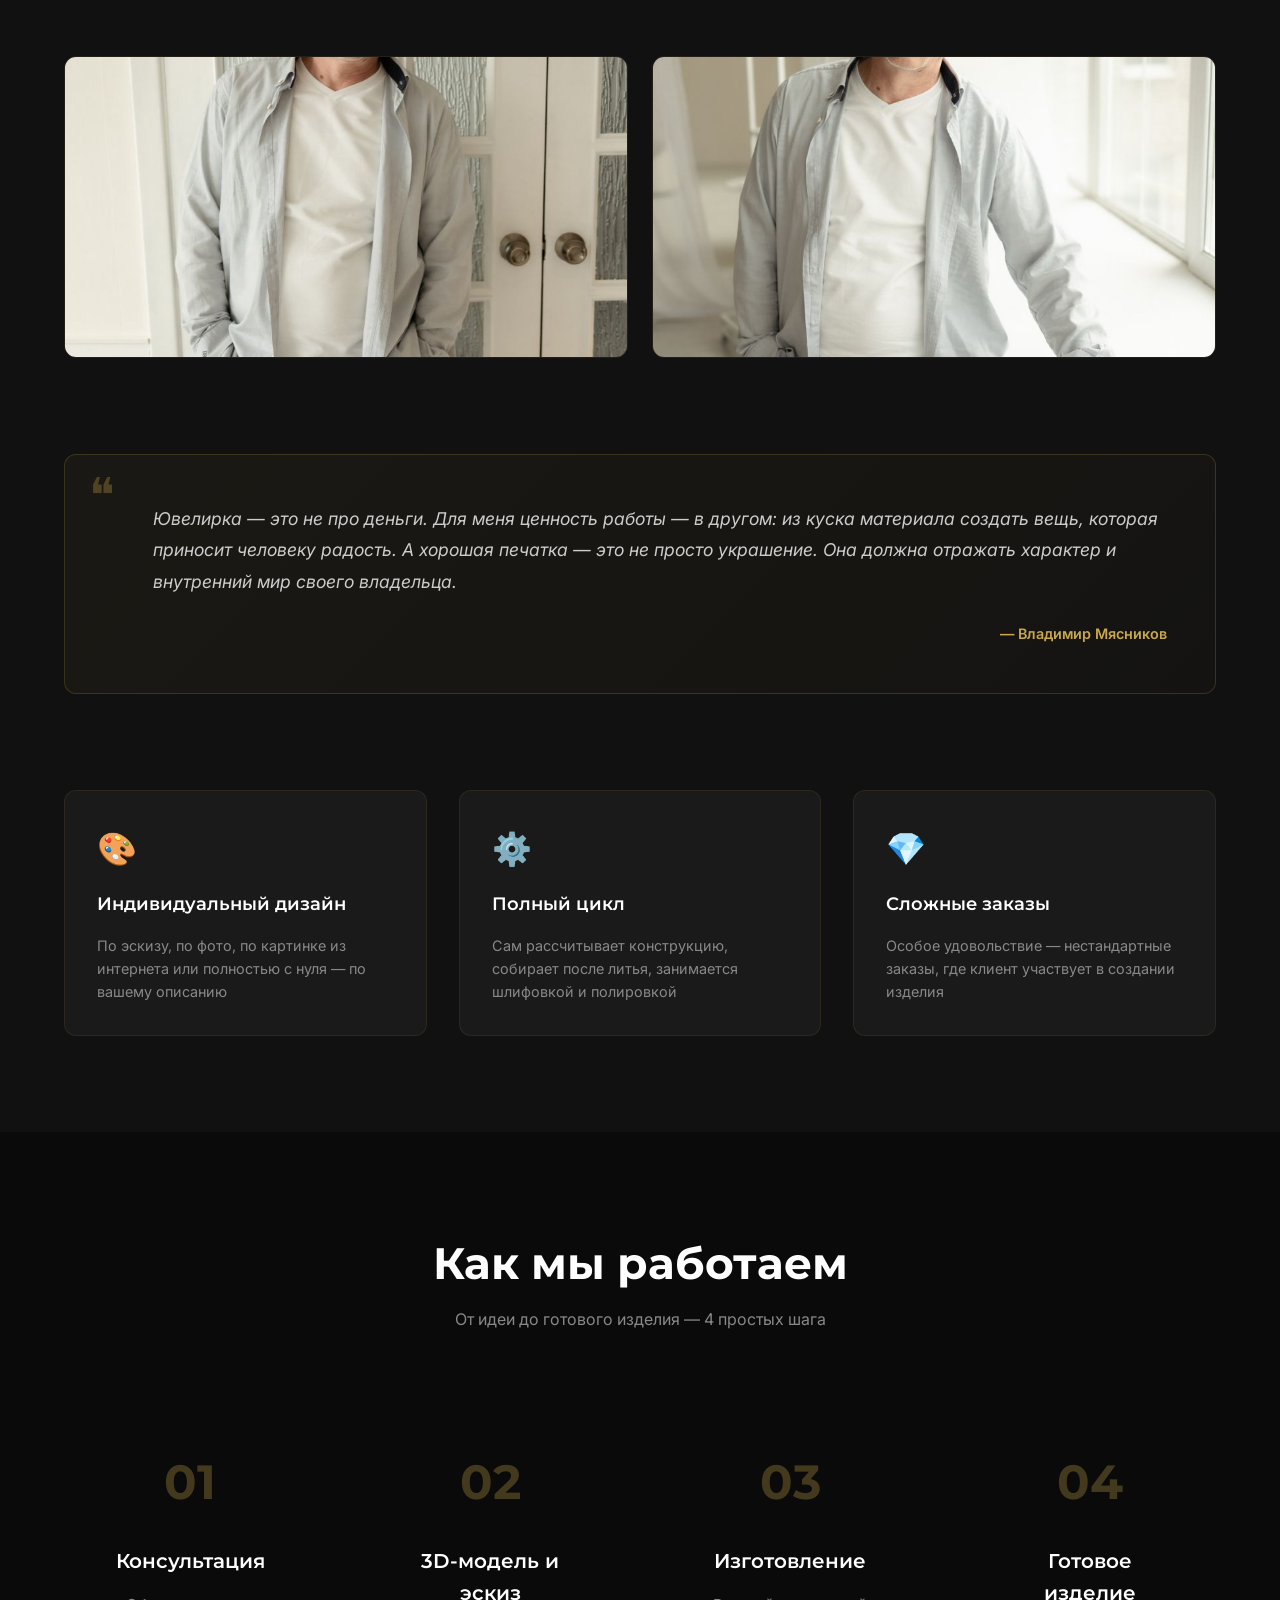
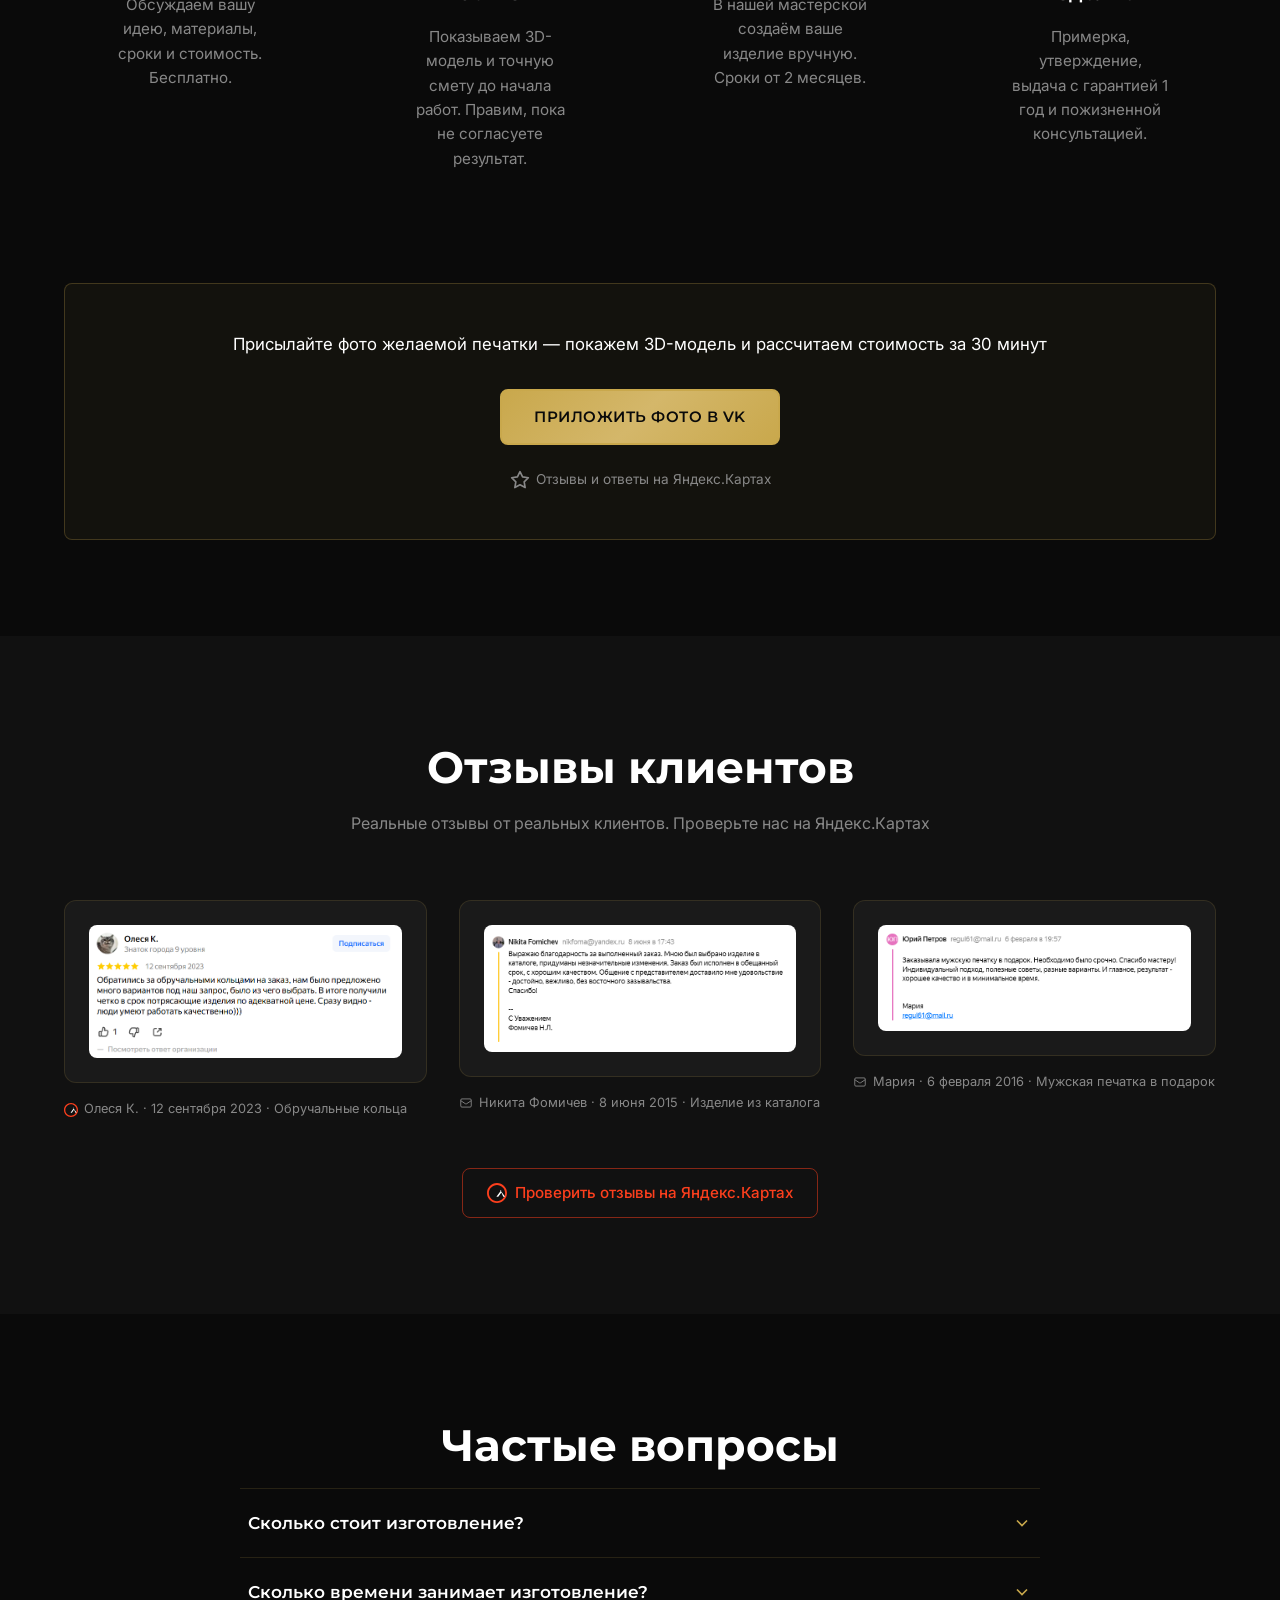
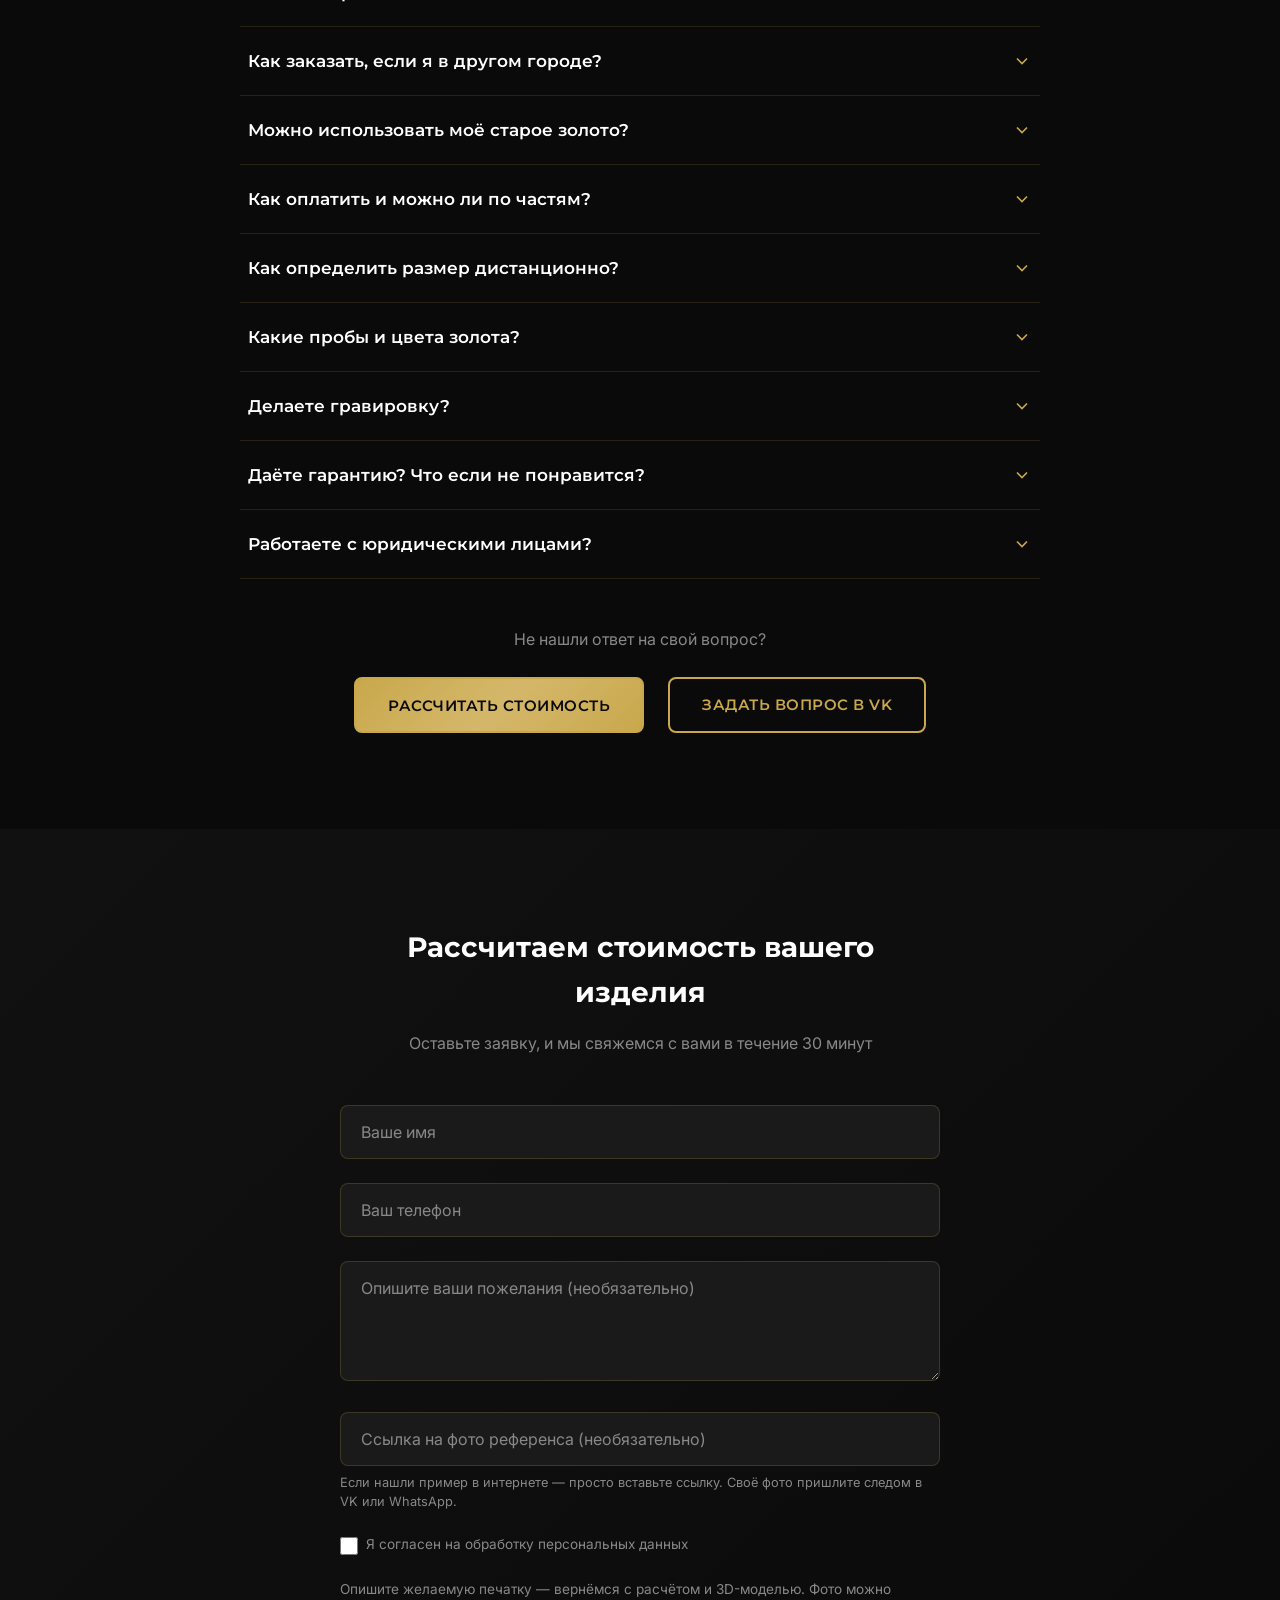
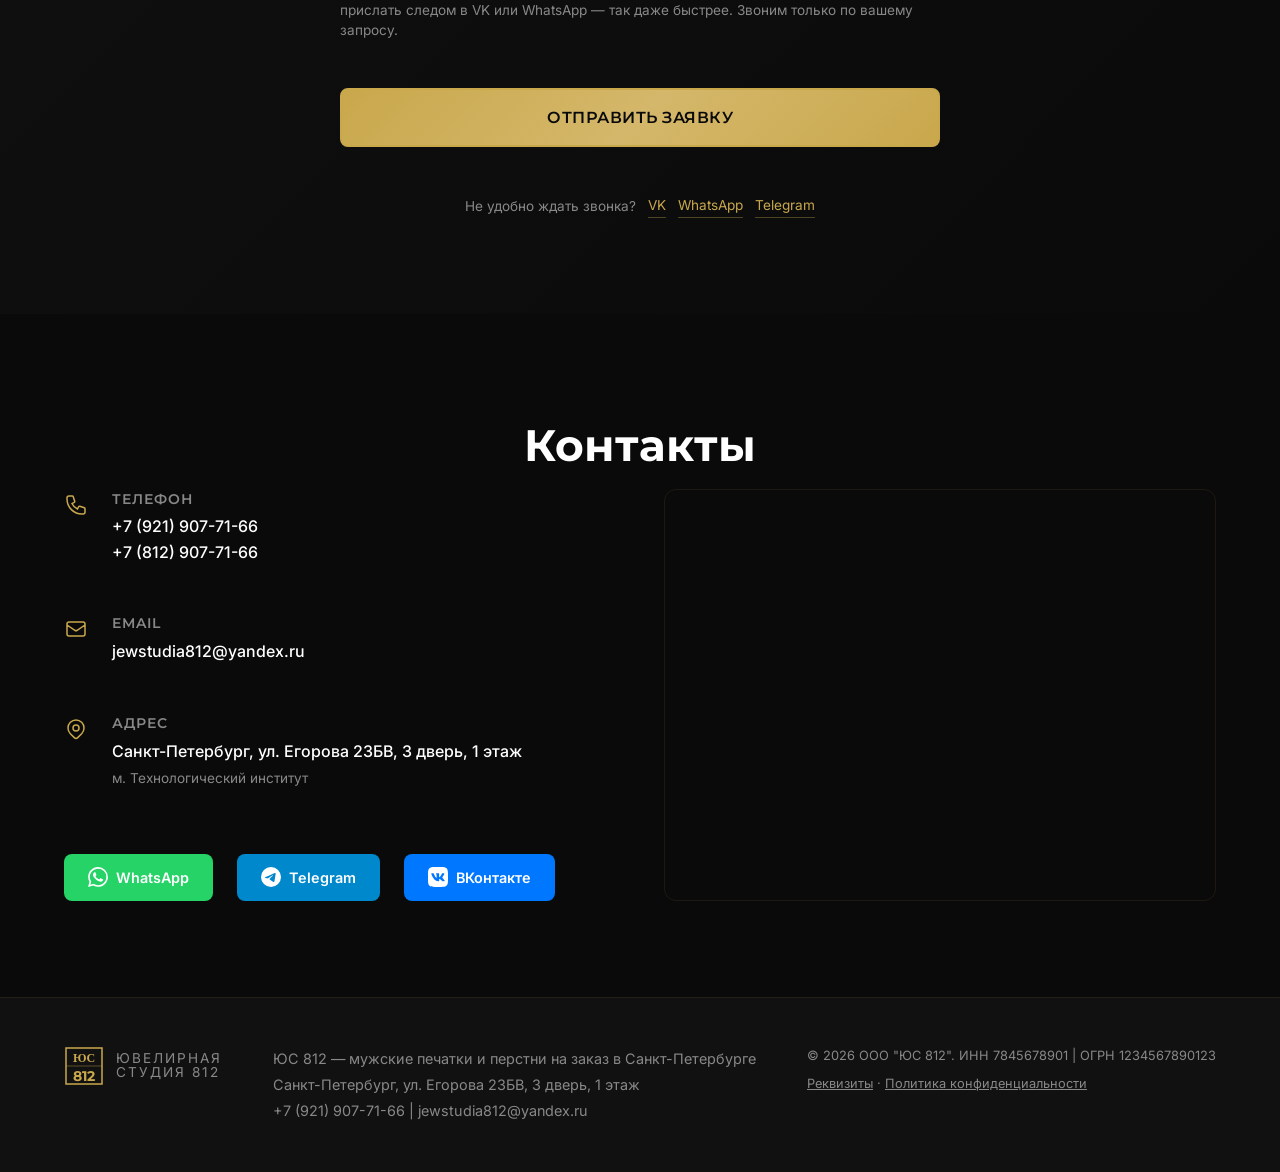
==== commit a06b40a5: "feat(form): migrate to Web3Forms with honest success handling + photo link field Form transport (js/" ====
--- a/index.html
+++ b/index.html
@@ -3,18 +3,18 @@
 <head>
     <meta charset="UTF-8">
     <meta name="viewport" content="width=device-width, initial-scale=1.0">
-    <meta name="description" content="Ювелирная студия 812 — мужские печатки и перстни на заказ в Санкт-Петербурге. Своя мастерская, опыт ювелира 30 лет, индивидуальный дизайн.">
+    <meta name="description" content="Мужские печатки и перстни на заказ по фото или эскизу. Своя мастерская в СПб, ювелир с опытом 30 лет, 1000+ изделий. 3D-модель до изготовления. Расчёт за 30 минут, доставка по России.">
     <meta name="keywords" content="печатка на заказ, перстень на заказ, обручальные кольца, ювелир спб, мужские кольца">
     <meta name="robots" content="index, follow">
     <link rel="canonical" href="https://us812.ru/">
     <meta property="og:url" content="https://us812.ru/">
-    <meta property="og:title" content="Ювелирная студия 812 — мужские печатки и перстни на заказ">
-    <meta property="og:description" content="Своя мастерская в СПб. Опыт ювелира 30 лет. Индивидуальный дизайн.">
+    <meta property="og:title" content="Мужские печатки и перстни на заказ по фото и эскизу | ЮС 812">
+    <meta property="og:description" content="Своя мастерская в Санкт-Петербурге. Опыт ювелира 30 лет, 1000+ изделий, 3D-модель до изготовления. Работаем дистанционно — доставка по всей России.">
     <meta property="og:type" content="website">
     <meta property="og:image" content="https://us812.ru/assets/images/best-1.jpg">
     <link rel="icon" type="image/svg+xml" href="data:image/svg+xml,%3Csvg xmlns='http://www.w3.org/2000/svg' viewBox='0 0 100 100'%3E%3Crect x='5' y='5' width='90' height='90' rx='12' fill='%230a0a0a' stroke='%23c9a84c' stroke-width='4'/%3E%3Ctext x='50' y='42' text-anchor='middle' fill='%23c9a84c' font-family='serif' font-size='22' font-weight='bold'%3EЮC%3C/text%3E%3Ctext x='50' y='78' text-anchor='middle' fill='%23c9a84c' font-family='sans-serif' font-size='32' font-weight='bold'%3E812%3C/text%3E%3C/svg%3E">
     <link rel="icon" type="image/png" href="[data-uri]">
-    <title>Ювелирная студия 812 — Мужские печатки и перстни на заказ в СПб</title>
+    <title>Мужские печатки на заказ по фото и эскизу | ЮС 812, доставка по России</title>
     <link rel="preconnect" href="https://fonts.googleapis.com">
     <link rel="preconnect" href="https://fonts.gstatic.com" crossorigin>
     <link href="https://fonts.googleapis.com/css2?family=Inter:wght@300;400;500;600;700&family=Montserrat:wght@400;500;600;700&display=swap" rel="stylesheet">
@@ -37,10 +37,13 @@
       "@context": "https://schema.org",
       "@type": "LocalBusiness",
       "name": "Ювелирная студия 812",
+      "alternateName": "Золото Петербурга",
       "description": "Мужские печатки и перстни на заказ в Санкт-Петербурге. Своя мастерская, 30 лет опыта.",
       "url": "https://us812.ru",
       "telephone": "+79219077166",
       "email": "jewstudia812@yandex.ru",
+      "sameAs": "https://yandex.ru/maps/org/zoloto_peterburga/227182614423/",
+
       "address": {
         "@type": "PostalAddress",
         "streetAddress": "ул. Егорова 23БВ, 3 дверь, 1 этаж",
@@ -55,13 +58,9 @@
       },
       "openingHours": "Mo-Fr 10:00-19:00, Sa 11:00-17:00",
       "priceRange": "50000-500000 RUB",
-      "image": "https://us812.ru/assets/images/best-1.jpg",
-      "aggregateRating": {
-        "@type": "AggregateRating",
-        "ratingValue": "5",
-        "reviewCount": "3"
-      }
+      "image": "https://us812.ru/assets/images/best-1.jpg"
     }
+
     </script>
 </head>
 
@@ -88,6 +87,7 @@
                     <a href="#services" class="header__link">Услуги</a>
                     <a href="#about" class="header__link">Мастер</a>
                     <a href="#portfolio" class="header__link">Портфолио</a>
+                    <a href="#dework" class="header__link header__link--wide">Ваш металл</a>
 <a href="#how-we-work" class="header__link">Как мы работаем</a>
 <a href="#faq" class="header__link">Вопросы</a>
 <a href="#contacts" class="header__link">Контакты</a>
@@ -112,8 +112,9 @@
         </div>
         <div class="container">
             <div class="hero__content">
-                <h1 class="hero__title">Мужские печатки и перстни<br>на заказ в Санкт-Петербурге</h1>
-                <p class="hero__subtitle">Своя мастерская. Опыт ювелира 30 лет. Индивидуальный дизайн.</p>
+                <h1 class="hero__title">Мужские печатки и перстни<br>на заказ по вашей идее</h1>
+                <p class="hero__geo">Производство — Санкт-Петербург. Работаем дистанционно: изготовим и отправим в ваш город</p>
+                <p class="hero__subtitle">По фото, эскизу или описанию. Создадим индивидуальный дизайн и покажем 3D-модель до начала изготовления.</p>
                 <div class="hero__cta">
                     <button class="btn btn--large btn--gold" data-scroll="form">Бесплатный расчёт за 30 минут</button>
                     <a href="https://vk.com/id542702214" class="hero__whatsapp" target="_blank" rel="noopener">
@@ -122,11 +123,11 @@
                     </a>
                 </div>
                 <p class="hero-triggers">
-                    <span>⏱ Ответим в течение 30 минут</span>
+                    <span>⏱ Расчёт за 30 минут</span>
                     <span>·</span>
-                    <span>💰 Без обязательств</span>
+                    <a class="hero-triggers__rating" href="https://yandex.ru/maps/org/zoloto_peterburga/227182614423/" target="_blank" rel="noopener">Отзывы на Яндекс.Картах</a>
                     <span>·</span>
-                    <span>🔒 Безопасная сделка</span>
+                    <span>💰 Работа от 50 000 ₽</span>
                 </p>
                 <div class="hero__features">
                     <div class="hero__feature">
@@ -503,8 +504,8 @@
                 </div>
                 <div class="step">
                     <div class="step__number">02</div>
-                    <h3 class="step__title">Создание эскиза</h3>
-                    <p class="step__text">Разрабатываем эскиз будущего изделия. Вносим правки до полного согласования.</p>
+                    <h3 class="step__title">3D-модель и эскиз</h3>
+                    <p class="step__text">Показываем 3D-модель и точную смету до начала работ. Правим, пока не согласуете результат.</p>
                 </div>
                 <div class="step">
                     <div class="step__number">03</div>
@@ -516,6 +517,14 @@
                     <h3 class="step__title">Готовое изделие</h3>
                     <p class="step__text">Примерка, утверждение, выдача с гарантией 1 год и пожизненной консультацией.</p>
                 </div>
+            </div>
+            <div class="how-we-work__cta">
+                <p class="how-we-work__cta-text">Присылайте фото желаемой печатки — покажем 3D-модель и рассчитаем стоимость за 30 минут</p>
+                <a href="https://vk.com/id542702214" class="btn btn--gold" target="_blank" rel="noopener">Приложить фото в VK</a>
+                <a href="https://yandex.ru/maps/org/zoloto_peterburga/227182614423/" class="how-we-work__cta-rating" target="_blank" rel="noopener">
+                    <svg width="20" height="20" viewBox="0 0 24 24" fill="none" stroke="currentColor" stroke-width="2" stroke-linecap="round" stroke-linejoin="round"><polygon points="12 2 15.09 8.26 22 9.27 17 14.14 18.18 21.02 12 17.77 5.82 21.02 7 14.14 2 9.27 8.91 8.26 12 2"/></svg>
+                    Отзывы и ответы на Яндекс.Картах
+                </a>
             </div>
         </div>
     </section>
@@ -664,7 +673,10 @@
             </div>
             <div class="faq__cta">
                 <p class="faq__cta-text">Не нашли ответ на свой вопрос?</p>
-                <a href="https://vk.com/id542702214" class="btn btn--gold" target="_blank" rel="noopener">Задать вопрос в VK</a>
+                <div class="faq__cta-buttons">
+                    <button class="btn btn--gold" data-scroll="form">Рассчитать стоимость</button>
+                    <a href="https://vk.com/id542702214" class="btn btn--outline" target="_blank" rel="noopener">Задать вопрос в VK</a>
+                </div>
             </div>
         </div>
     </section>
@@ -675,13 +687,24 @@
             <div class="cta__inner">
                 <h2 class="cta__title">Рассчитаем стоимость вашего изделия</h2>
                 <p class="cta__subtitle">Оставьте заявку, и мы свяжемся с вами в течение 30 минут</p>
-                <form class="cta__form" id="contactForm" action="https://formsubmit.co/jewstudia812@yandex.ru" method="POST">
-                    <!-- FormSubmit hidden fields -->
-                    <input type="hidden" name="_subject" value="Новая заявка с сайта ЮС 812">
-                    <input type="hidden" name="_template" value="table">
-                    <input type="hidden" name="_captcha" value="false">
-                    <input type="hidden" name="_next" value="https://us812.ru/thanks.html">
-                    <input type="text" name="_honey" style="display:none" tabindex="-1" autocomplete="off">
+                <form class="cta__form" id="contactForm" action="https://api.web3forms.com/submit" method="POST">
+                    <!-- Web3Forms: access_key привязан к email получателя, письмо уходит на него -->
+                    <input type="hidden" name="access_key" value="f586ab8b-9fe1-499e-a43d-fe0ee042d5d3">
+                    <input type="hidden" name="subject" value="Новая заявка с сайта ЮС 812">
+                    <input type="hidden" name="from_name" value="Ювелирная студия 812">
+                    <!-- redirect работает только при отправке без JS; при fetch-отправке
+                         обработан ответ JSON и показана модалка, thanks.html остаётся
+                         резервным путём для no-JS и прямых переходов -->
+                    <input type="hidden" name="redirect" value="https://us812.ru/thanks.html">
+                    <!-- honeypot Web3Forms: если бот его заполнит, сервис отклонит заявку -->
+                    <input type="checkbox" name="botcheck" style="display:none">
+
+                    <!-- UTM-метки подставляет js/main.js — нужно для отчёта по источникам заявок -->
+                    <input type="hidden" name="utm_source" value="">
+                    <input type="hidden" name="utm_medium" value="">
+                    <input type="hidden" name="utm_campaign" value="">
+                    <input type="hidden" name="utm_content" value="">
+                    <input type="hidden" name="utm_term" value="">
                     <div class="form__group">
                         <input type="text" class="form__input" id="name" name="name" placeholder="Ваше имя" required title="Пожалуйста, введите ваше имя">
                     </div>
@@ -691,11 +714,35 @@
                     <div class="form__group">
                         <textarea class="form__input form__input--textarea" id="message" name="message" placeholder="Опишите ваши пожелания (необязательно)"></textarea>
                     </div>
+                    <div class="form__group">
+                        <!-- type="text", а не "url": нативная валидация url блокирует сабмит
+                             ДО submit-события, и JS-нормализация (дописать https://) не успевает
+                             выполниться — проверено живым тестом 12.09.2026. inputmode="url"
+                             оставлен для мобильной клавиатуры. -->
+                        <input type="text" class="form__input" id="photoLink" name="photo_link" placeholder="Ссылка на фото референса (необязательно)" inputmode="url" autocomplete="off">
+                        <p class="form__hint" id="photoLinkHint">Если нашли пример в интернете — просто вставьте ссылку. Своё фото пришлите следом в VK или WhatsApp.</p>
+                    </div>
+
                     <div class="form__consent">
                         <input type="checkbox" id="consent" name="consent" required>
                         <label for="consent">Я согласен на обработку персональных данных</label>
                     </div>
+                    <p class="form__note">Опишите желаемую печатку — вернёмся с расчётом и 3D-моделью. Фото можно прислать следом в VK или WhatsApp — так даже быстрее. Звоним только по вашему запросу.</p>
                     <button type="submit" class="btn btn--large btn--gold">Отправить заявку</button>
+
+                    <div class="form__error" id="formError" hidden>
+                        <p class="form__error-title">Заявка не ушла — свяжитесь напрямую, так надёжнее:</p>
+                        <div class="form__error-links">
+                            <a href="tel:+79219077166" class="btn btn--gold">Позвонить</a>
+                            <a href="https://vk.com/id542702214" class="btn btn--outline" target="_blank" rel="noopener">Написать в VK</a>
+                        </div>
+                    </div>
+                    <div class="form__alt">
+                        <span class="form__alt-label">Не удобно ждать звонка?</span>
+                        <a href="https://vk.com/id542702214" class="form__alt-link" target="_blank" rel="noopener">VK</a>
+                        <a href="https://wa.me/79219077166" class="form__alt-link" target="_blank" rel="noopener">WhatsApp</a>
+                        <a href="https://t.me/GoldMasterSPB" class="form__alt-link" target="_blank" rel="noopener">Telegram</a>
+                    </div>
                 </form>
             </div>
         </div>
@@ -797,6 +844,14 @@
             <div class="modal__icon">✓</div>
             <h3 class="modal__title">Заявка отправлена!</h3>
             <p class="modal__text">Мы свяжемся с вами в течение 30 минут. Спасибо за доверие!</p>
+            <div class="modal__alt">
+                <p class="modal__alt-title">Не хотите ждать звонка — напишите напрямую:</p>
+                <div class="modal__alt-links">
+                    <a href="https://vk.com/id542702214" class="modal__alt-link" target="_blank" rel="noopener">ВКонтакте</a>
+                    <a href="https://wa.me/79219077166" class="modal__alt-link" target="_blank" rel="noopener">WhatsApp</a>
+                    <a href="https://t.me/GoldMasterSPB" class="modal__alt-link" target="_blank" rel="noopener">Telegram</a>
+                </div>
+            </div>
         </div>
     </div>
 
@@ -812,6 +867,18 @@
         </div>
     </div>
 
+    <!-- Sticky CTA panel (mobile, shown after ~1 screen of scroll) -->
+    <div class="sticky-cta" id="stickyCta" aria-label="Быстрая связь">
+        <a href="tel:+79219077166" class="sticky-cta__btn sticky-cta__btn--call">
+            <svg width="18" height="18" viewBox="0 0 24 24" fill="none" stroke="currentColor" stroke-width="1.8" aria-hidden="true"><path d="M3 5a2 2 0 012-2h3.28a1 1 0 01.948.684l1.498 4.493a1 1 0 01-.502 1.21l-2.257 1.13a11.042 11.042 0 005.516 5.516l1.13-2.257a1 1 0 011.21-.502l4.493 1.498a1 1 0 01.684.949V19a2 2 0 01-2 2h-1C9.716 21 3 14.284 3 6V5z"/></svg>
+            Позвонить
+        </a>
+        <a href="https://vk.com/id542702214" class="sticky-cta__btn sticky-cta__btn--vk" target="_blank" rel="noopener">
+            <svg width="18" height="18" viewBox="0 0 24 24" fill="currentColor" aria-hidden="true"><path d="M15.684 0H8.316C1.592 0 0 1.592 0 8.316v7.368C0 22.408 1.592 24 8.316 24h7.368C22.408 24 24 22.408 24 15.684V8.316C24 1.592 22.391 0 15.684 0zm3.692 17.123h-1.744c-.66 0-.864-.525-2.05-1.727-1.033-1-1.49-1.135-1.744-1.135-.356 0-.458.102-.458.593v1.575c0 .424-.135.678-1.253.678-1.846 0-3.896-1.118-5.335-3.202C4.624 10.857 4.03 8.57 4.03 8.096c0-.254.102-.491.593-.491h1.744c.44 0 .61.203.78.677.863 2.49 2.303 4.675 2.896 4.675.22 0 .322-.102.322-.66V9.721c-.068-1.186-.695-1.287-.695-1.71 0-.204.17-.407.44-.407h2.744c.373 0 .508.203.508.643v3.473c0 .372.17.508.271.508.22 0 .407-.136.813-.542 1.27-1.422 2.18-3.61 2.18-3.61.119-.254.322-.491.763-.491h1.744c.525 0 .643.27.525.643-.22 1.017-2.354 4.031-2.354 4.031-.186.305-.254.44 0 .78.186.254.796.779 1.203 1.253.745.847 1.32 1.558 1.473 2.05.17.49-.085.744-.576.744z"/></svg>
+            Написать в VK
+        </a>
+    </div>
+
     <script src="js/config.js"></script>
     <script src="js/main.js"></script>
 </body>
--- a/css/style.css
+++ b/css/style.css
@@ -332,6 +332,20 @@
     line-height: 1.6;
 }
 
+/* Гео-уточнение: производство в СПб + работа дистанционно. Снимает главный
+   вопрос посетителя из региона (по семантике запросов их большинство). */
+.hero__geo {
+    display: inline-block;
+    font-size: 0.9rem;
+    color: var(--color-gold);
+    border: 1px solid rgba(201, 168, 76, 0.3);
+    border-radius: 999px;
+    padding: 0.4rem 0.9rem;
+    margin-bottom: var(--spacing-md);
+    line-height: 1.4;
+}
+
+
 .hero__cta {
     display: flex;
     flex-wrap: wrap;
@@ -385,6 +399,22 @@
     color: var(--color-gold);
     opacity: 0.5;
 }
+
+/* Рейтинг-ссылка в строке триггеров: соцдоказательство рядом с CTA */
+.hero-triggers__rating {
+    display: inline-flex;
+    align-items: center;
+    gap: 4px;
+    color: var(--color-gold);
+    border-bottom: 1px dashed rgba(201, 168, 76, 0.45);
+    transition: color 0.2s ease, border-color 0.2s ease;
+}
+
+.hero-triggers__rating:hover {
+    color: var(--color-white);
+    border-bottom-color: var(--color-white);
+}
+
 
 .hero__features {
     display: flex;
@@ -1043,6 +1073,44 @@
     line-height: 1.6;
 }
 
+/* CTA-блок после этапов: снимает главное сомнение («а что я увижу до оплаты»)
+   и даёт второй по силе вход в VK — с приложением фото. */
+.how-we-work__cta {
+    margin-top: var(--spacing-2xl);
+    padding: var(--spacing-xl);
+    border: 1px solid rgba(201, 168, 76, 0.25);
+    border-radius: var(--border-radius);
+    background: rgba(201, 168, 76, 0.05);
+    text-align: center;
+}
+
+.how-we-work__cta-text {
+    color: var(--color-white);
+    font-size: 1.05rem;
+    line-height: 1.5;
+    margin-bottom: var(--spacing-lg);
+}
+
+.how-we-work__cta .btn {
+    min-width: 260px;
+}
+
+.how-we-work__cta-rating {
+    display: flex;
+    width: fit-content;
+    margin: var(--spacing-md) auto 0;
+    align-items: center;
+    gap: 6px;
+    color: var(--color-gray);
+    font-size: 0.85rem;
+    transition: color 0.2s ease;
+}
+
+.how-we-work__cta-rating:hover {
+    color: var(--color-white);
+}
+
+
 .how-we-work__master {
     margin-top: var(--spacing-3xl);
     text-align: center;
@@ -1281,13 +1349,19 @@
     box-shadow: 0 0 0 3px rgba(201, 168, 76, 0.1);
 }
 
-.form__input:invalid:not(:placeholder-shown) {
+/* Красная рамка валидации — только для обязательных полей (name, phone).
+   photo_link исключён сознательно: он необязательный, type="text" (нативная
+   url-валидация блокировала сабмит до JS-нормализации, см. комментарий в index.html),
+   и любое непустое значение уходит в письмо — подсвечивать его «ошибкой» неверно. */
+.form__input:invalid:not(:placeholder-shown):not(#photoLink) {
     border-color: #ff4444;
 }
 
-.form__input:valid:not(:placeholder-shown) {
+/* Золотая рамка «заполнено корректно» — тоже только для обязательных полей. */
+.form__input:valid:not(:placeholder-shown):not(#photoLink) {
     border-color: var(--color-gold);
 }
+
 
 .form__input--textarea {
     min-height: 120px;
@@ -1313,6 +1387,87 @@
     color: var(--color-gray);
     line-height: 1.4;
 }
+
+/* Пояснение под полем: снимает страх «а что я отправляю» и подталкивает
+   приложить фото — мастеру сразу видно задачу. */
+.form__note {
+    font-size: 0.85rem;
+    color: var(--color-gray);
+    line-height: 1.5;
+    text-align: left;
+    margin-bottom: var(--spacing-md);
+}
+
+/* Подсказка под полем-ссылкой на фото референса */
+.form__hint {
+    font-size: 0.8rem;
+    color: var(--color-gray);
+    line-height: 1.45;
+    text-align: left;
+    margin-top: 0.5rem;
+}
+
+
+/* Страховка при сбое отправки: форма не должна выглядеть успешной, если письмо не ушло */
+.form__error {
+    margin-top: var(--spacing-md);
+    padding: var(--spacing-md);
+    border: 1px solid rgba(201, 168, 76, 0.45);
+    border-radius: var(--border-radius);
+    background: rgba(201, 168, 76, 0.08);
+}
+
+.form__error[hidden] {
+    display: none;
+}
+
+.form__error-title {
+    font-size: 0.9rem;
+    color: var(--color-white);
+    margin-bottom: var(--spacing-sm);
+}
+
+.form__error-links {
+    display: flex;
+    flex-wrap: wrap;
+    gap: var(--spacing-sm);
+    justify-content: center;
+}
+
+.form__error-links .btn {
+    padding: 0.6rem 1.25rem;
+    font-size: 0.85rem;
+}
+
+/* Быстрые мессенджеры под формой — альтернатива ожиданию звонка */
+.form__alt {
+    display: flex;
+    flex-wrap: wrap;
+    align-items: center;
+    justify-content: center;
+    gap: 0.75rem;
+    margin-top: var(--spacing-md);
+    font-size: 0.85rem;
+    color: var(--color-gray);
+}
+
+.form__alt-link {
+    color: var(--color-gold);
+    border-bottom: 1px solid rgba(201, 168, 76, 0.35);
+    transition: border-color 0.2s ease, color 0.2s ease;
+}
+
+/* Подпись отделена от ссылок, чтобы не выглядела кликабельной */
+.form__alt-label {
+    color: var(--color-gray);
+}
+
+
+.form__alt-link:hover {
+    color: var(--color-white);
+    border-bottom-color: var(--color-white);
+}
+
 
 /* ===== Contacts Section ===== */
 .contacts {
@@ -1536,6 +1691,66 @@
     color: var(--color-gold-light);
 }
 
+/* ===== Sticky CTA (mobile) ===== */
+/* При видимом cookie-баннере JS поднимает панель на его высоту (--sticky-cta-offset) */
+.sticky-cta {
+    position: fixed;
+    left: 0;
+    right: 0;
+    bottom: var(--sticky-cta-offset, 0px);
+    display: flex;
+    gap: var(--spacing-xs);
+    padding: 8px 12px;
+    padding-bottom: calc(8px + env(safe-area-inset-bottom, 0px));
+    background: rgba(10, 10, 10, 0.95);
+    backdrop-filter: blur(10px);
+    border-top: 1px solid rgba(201, 168, 76, 0.2);
+    z-index: 2500;
+    transform: translateY(200%);
+    transition: transform var(--transition-normal), bottom var(--transition-normal);
+}
+
+.sticky-cta.visible {
+    transform: translateY(0);
+}
+
+.sticky-cta__btn {
+    flex: 1;
+    display: flex;
+    align-items: center;
+    justify-content: center;
+    gap: 6px;
+    padding: 12px 8px;
+    border-radius: var(--border-radius);
+    font-family: var(--font-heading);
+    font-size: 0.9rem;
+    font-weight: 600;
+    text-decoration: none;
+    transition: opacity var(--transition-fast);
+}
+
+.sticky-cta__btn:active {
+    opacity: 0.8;
+}
+
+.sticky-cta__btn--call {
+    background: var(--color-gold-gradient);
+    color: var(--color-black);
+}
+
+.sticky-cta__btn--vk {
+    background: transparent;
+    color: var(--color-gold);
+    border: 1px solid rgba(201, 168, 76, 0.5);
+}
+
+/* Панель нужна только на мобильных */
+@media (min-width: 768px) {
+    .sticky-cta {
+        display: none;
+    }
+}
+
 /* ===== Modal ===== */
 .modal {
     display: none;
@@ -1608,6 +1823,42 @@
     color: var(--color-gray);
     line-height: 1.6;
 }
+
+/* Запасные каналы после отправки заявки: клиент уже «тёплый», даём ему
+   способ написать сразу вместо ожидания звонка. */
+.modal__alt {
+    margin-top: var(--spacing-lg);
+    padding-top: var(--spacing-lg);
+    border-top: 1px solid rgba(201, 168, 76, 0.15);
+}
+
+.modal__alt-title {
+    font-size: 0.9rem;
+    color: var(--color-gray-light);
+    margin-bottom: var(--spacing-md);
+}
+
+.modal__alt-links {
+    display: flex;
+    flex-wrap: wrap;
+    justify-content: center;
+    gap: var(--spacing-sm);
+}
+
+.modal__alt-link {
+    padding: 0.5rem 1rem;
+    border: 1px solid rgba(201, 168, 76, 0.3);
+    border-radius: var(--border-radius);
+    color: var(--color-gold);
+    font-size: 0.85rem;
+    transition: background 0.2s ease, color 0.2s ease;
+}
+
+.modal__alt-link:hover {
+    background: var(--color-gold);
+    color: var(--color-black);
+}
+
 
 /* ===== Mobile Menu ===== */
 @media (min-width: 768px) {
@@ -1783,6 +2034,16 @@
     }
 }
 
+/* ===== Header: дополнительный пункт меню =====
+   Ссылка «Ваш металл» появляется только на десктопе: в диапазоне 768–1023
+   горизонтальное меню уже заполнено, восьмой пункт не влезает. */
+@media (min-width: 768px) and (max-width: 1023px) {
+    .header__link--wide {
+        display: none;
+    }
+}
+
+
 /* ===== Dework (Client's Metal) Section ===== */
 .dework {
     padding: var(--spacing-3xl) 0;
@@ -2025,6 +2286,16 @@
     color: var(--color-gray);
     margin-bottom: var(--spacing-md);
 }
+
+/* Две кнопки в FAQ: форма — для готового к заявке, VK — для того,
+   у кого остался вопрос (скролл к форме тоже даёт calc_click) */
+.faq__cta-buttons {
+    display: flex;
+    flex-wrap: wrap;
+    justify-content: center;
+    gap: var(--spacing-md);
+}
+
 .animate-on-scroll {
     opacity: 0;
     transform: translateY(30px);
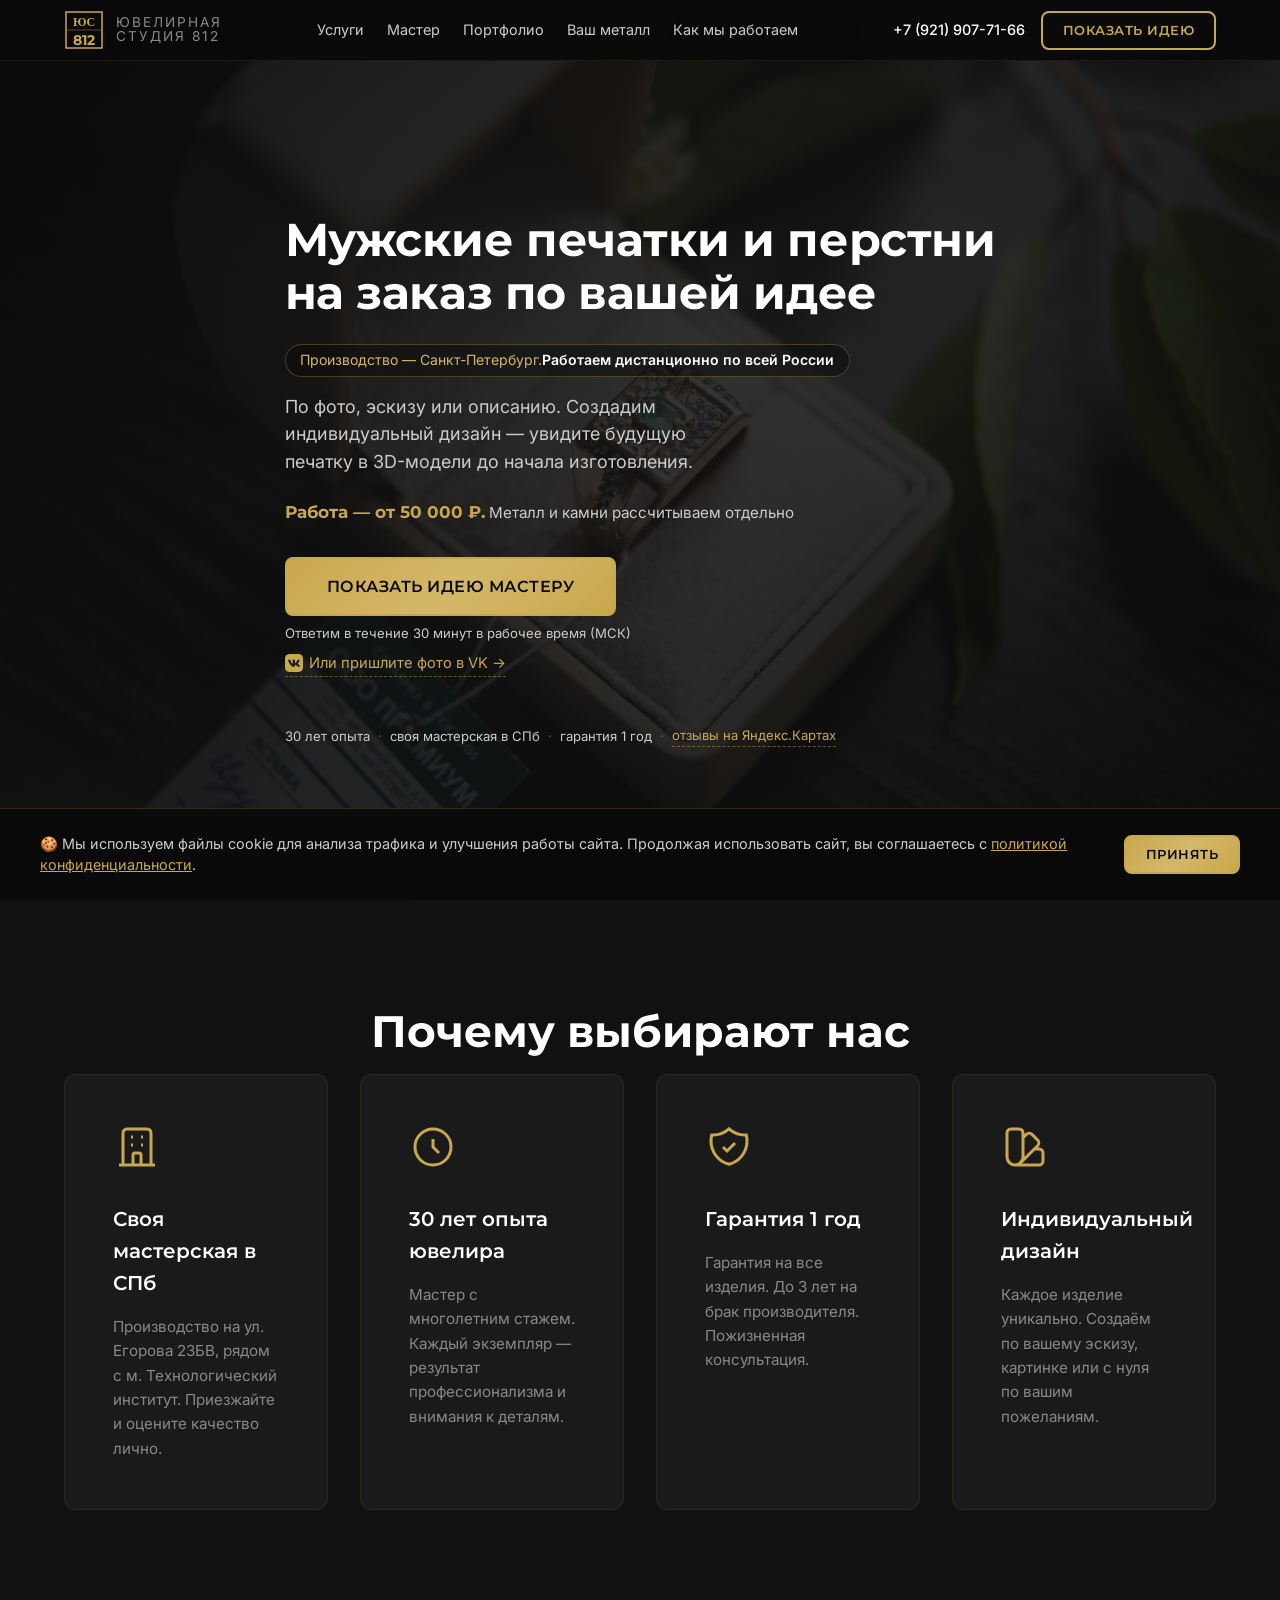
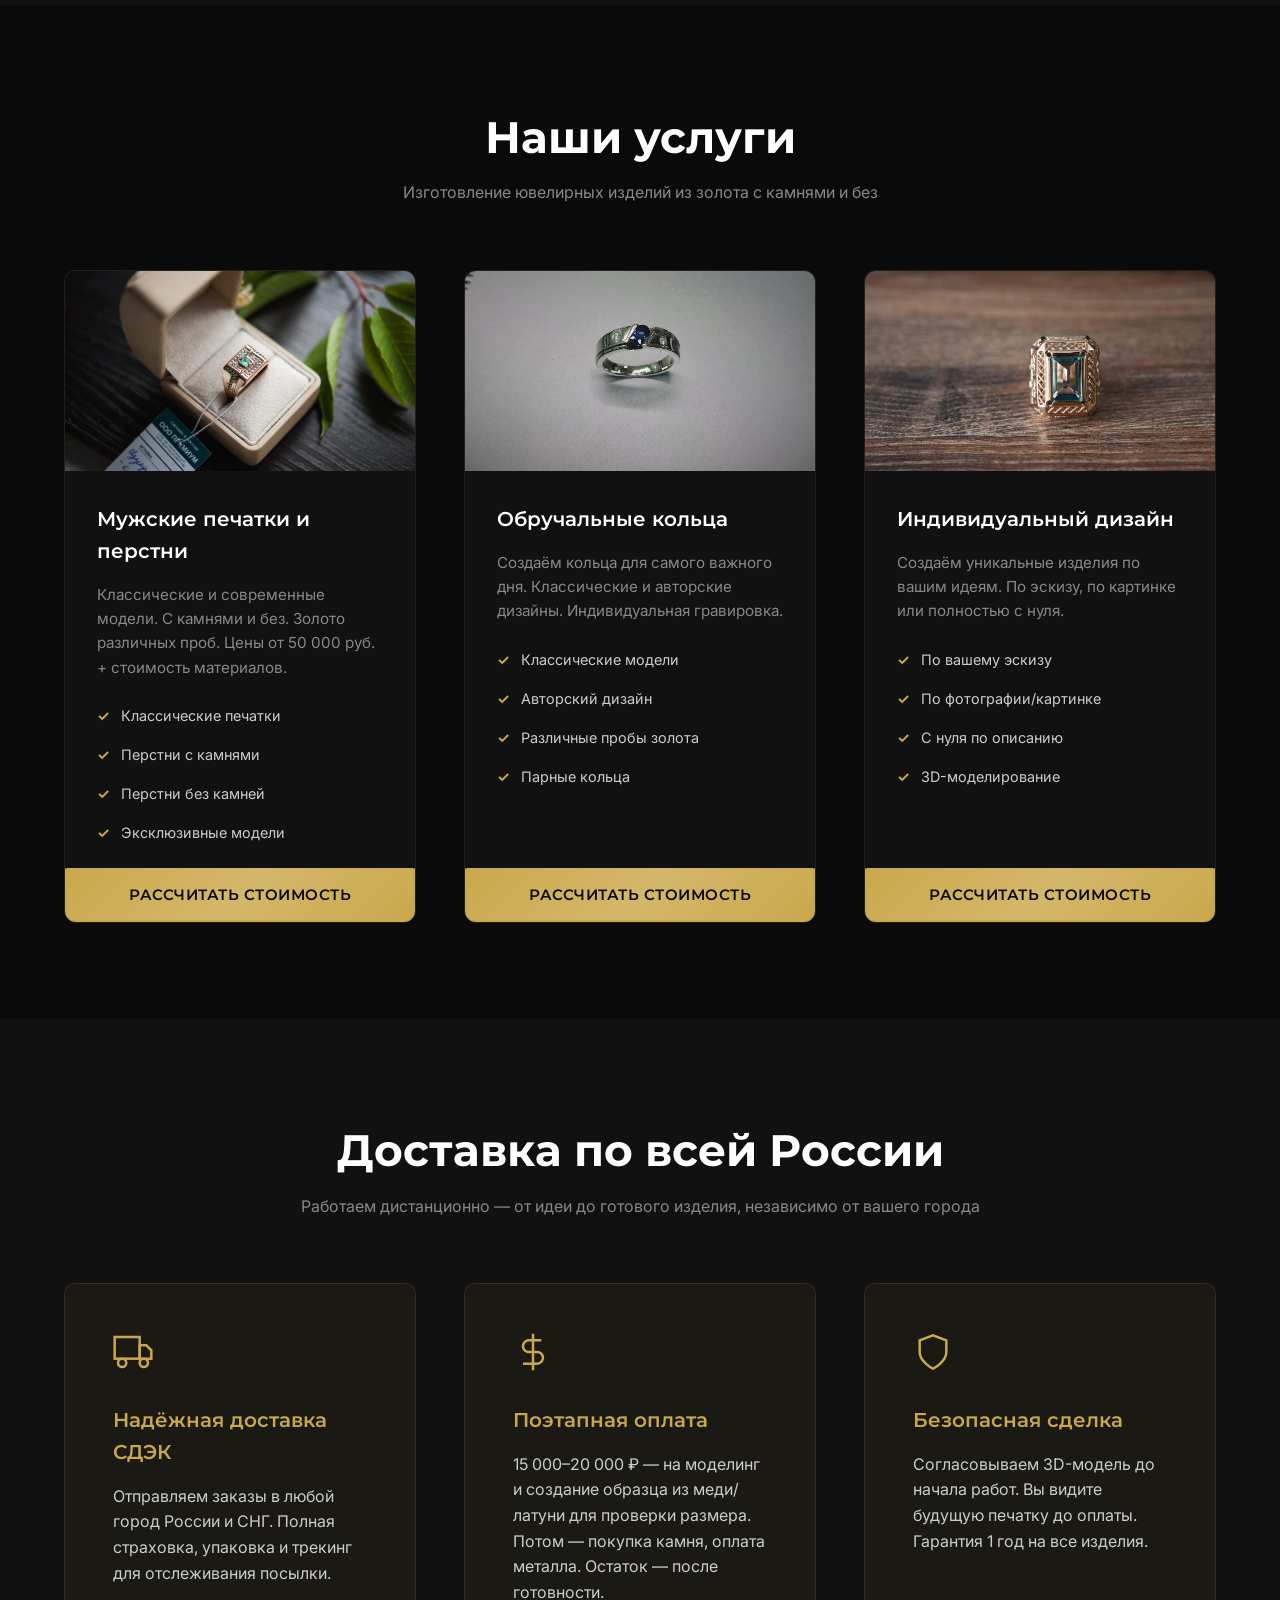
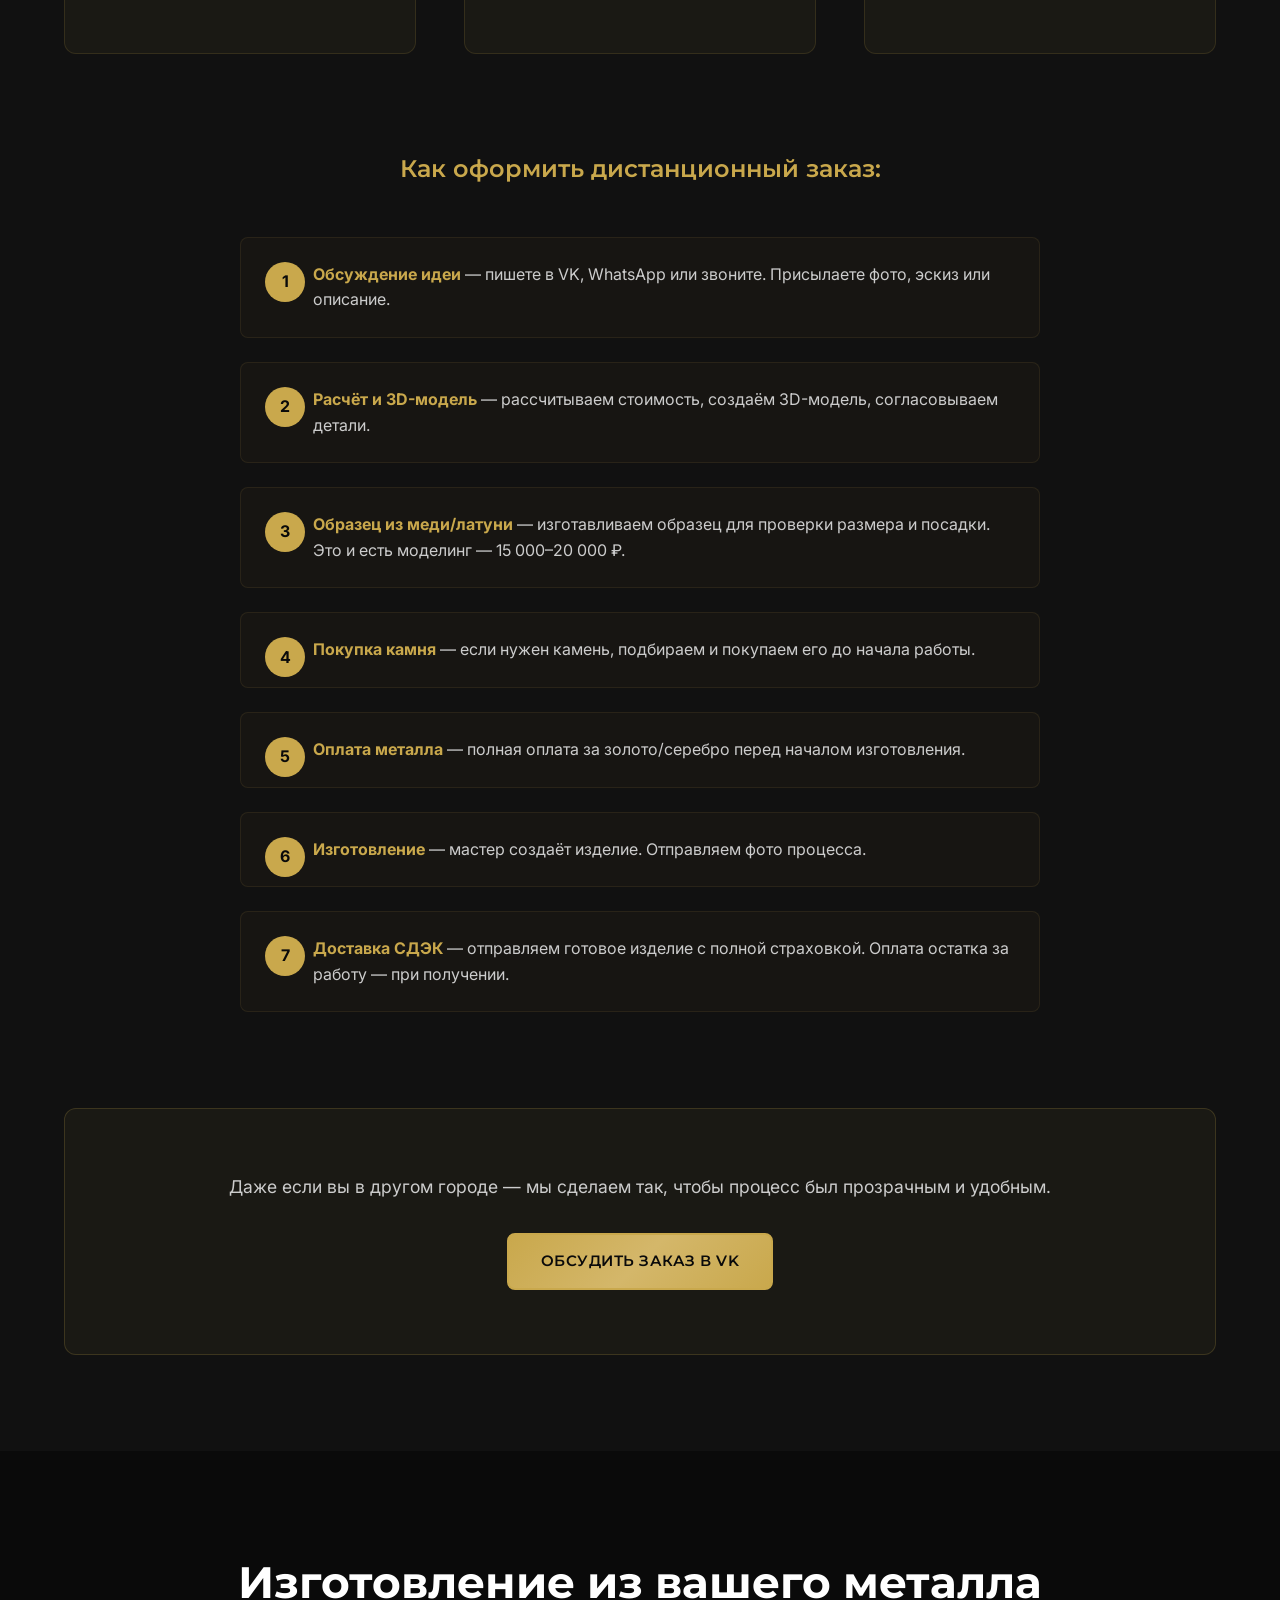
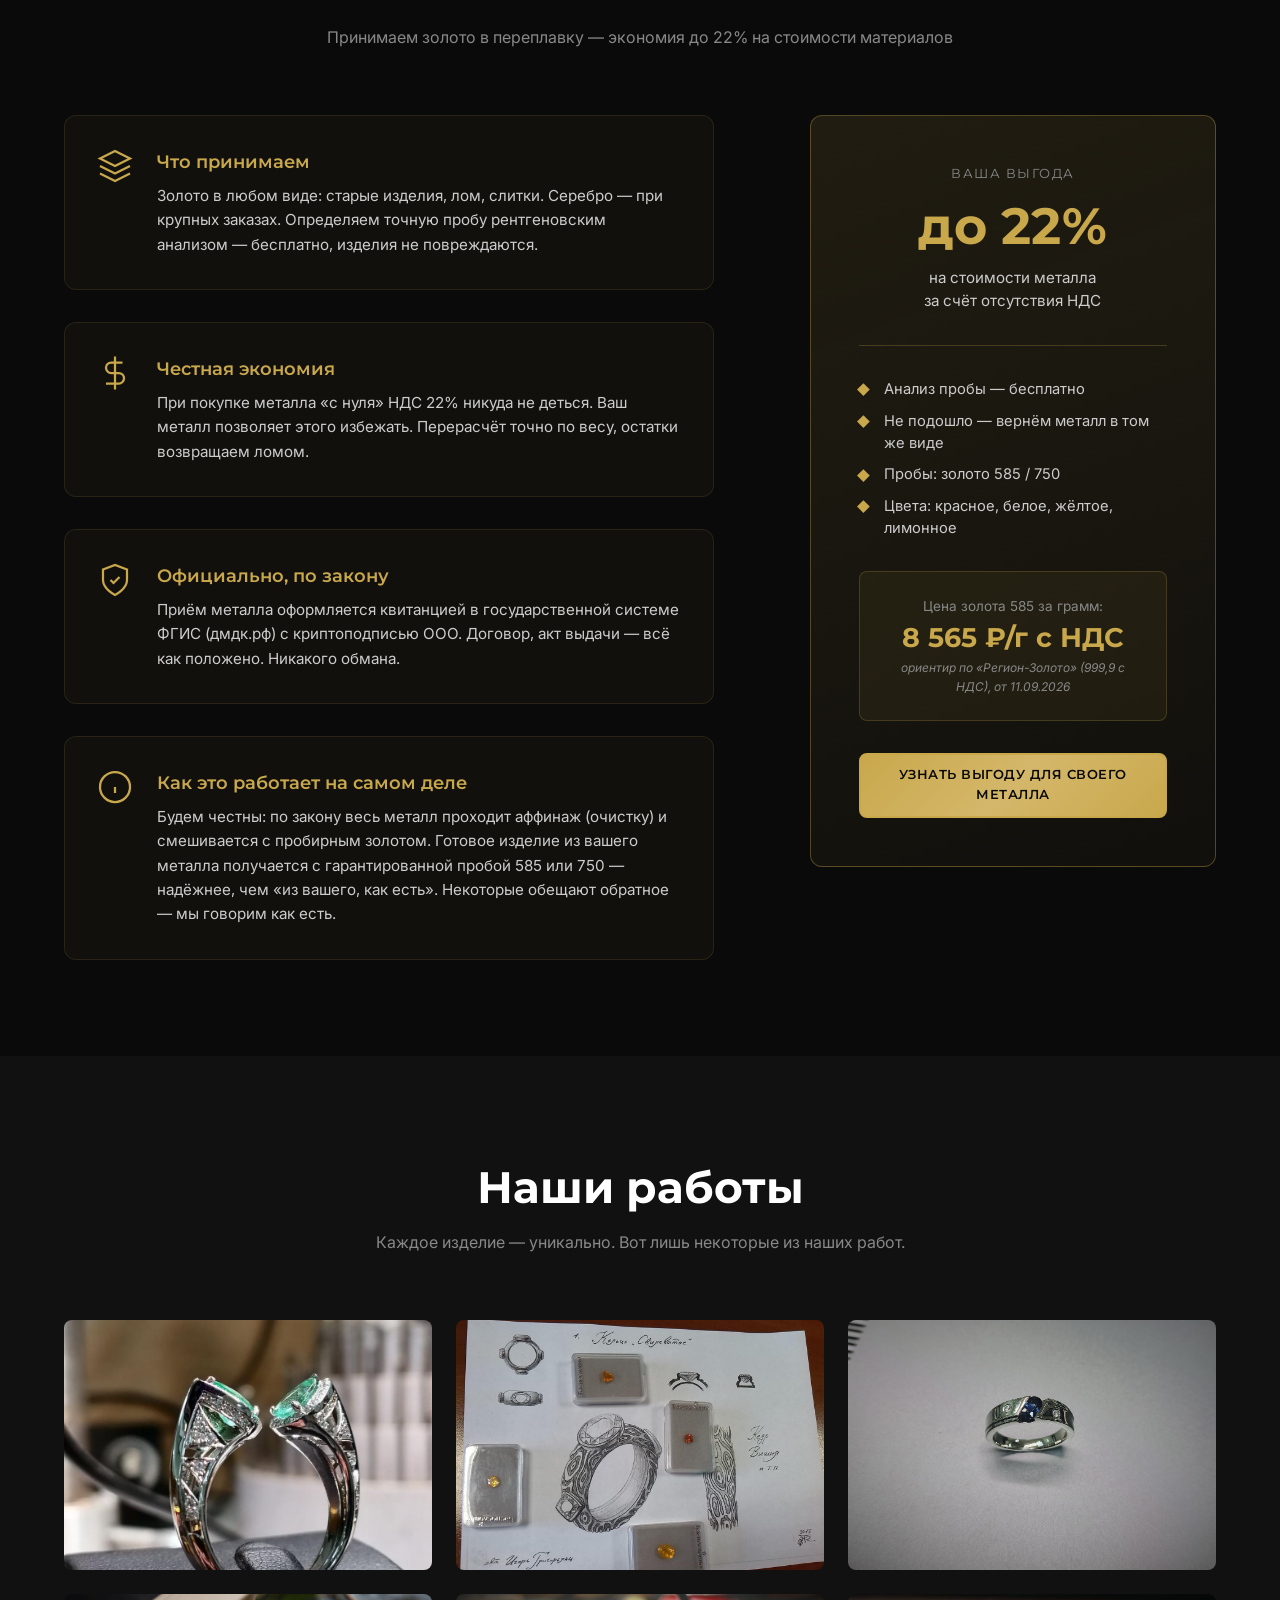
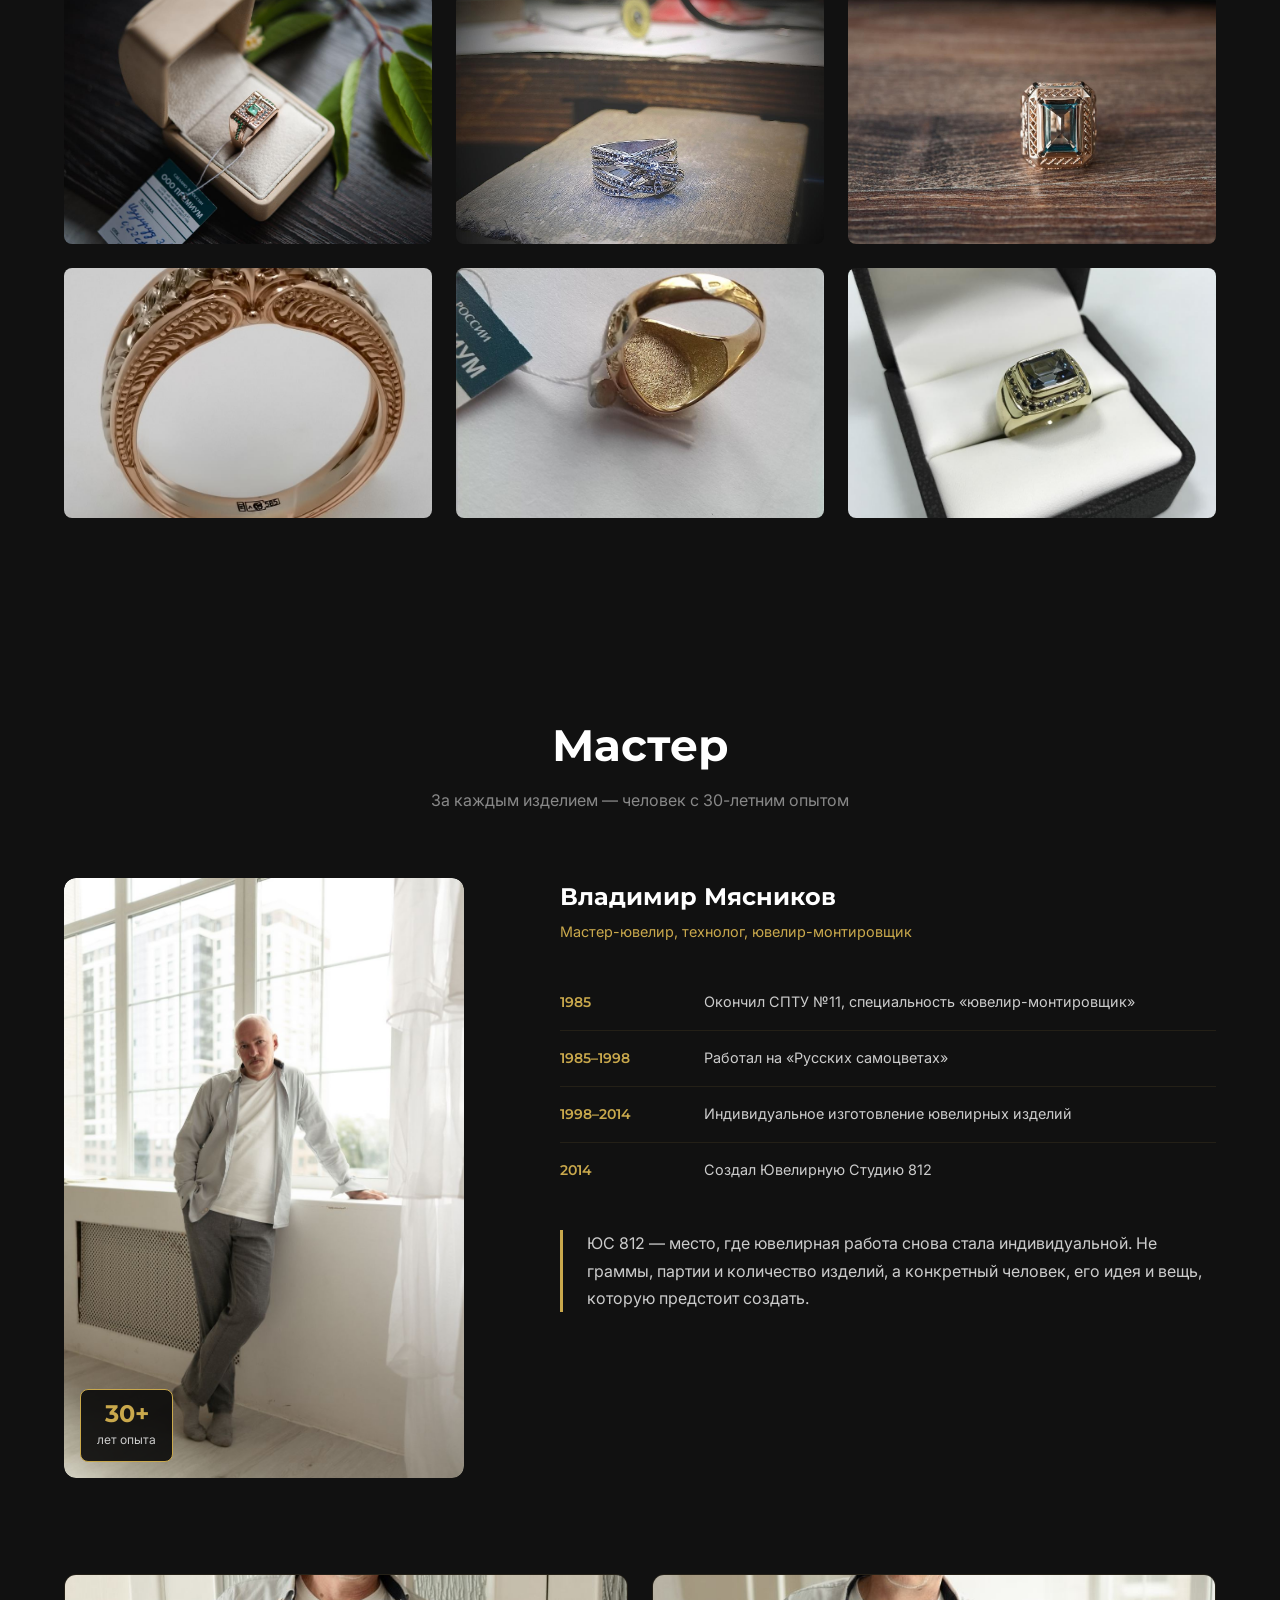
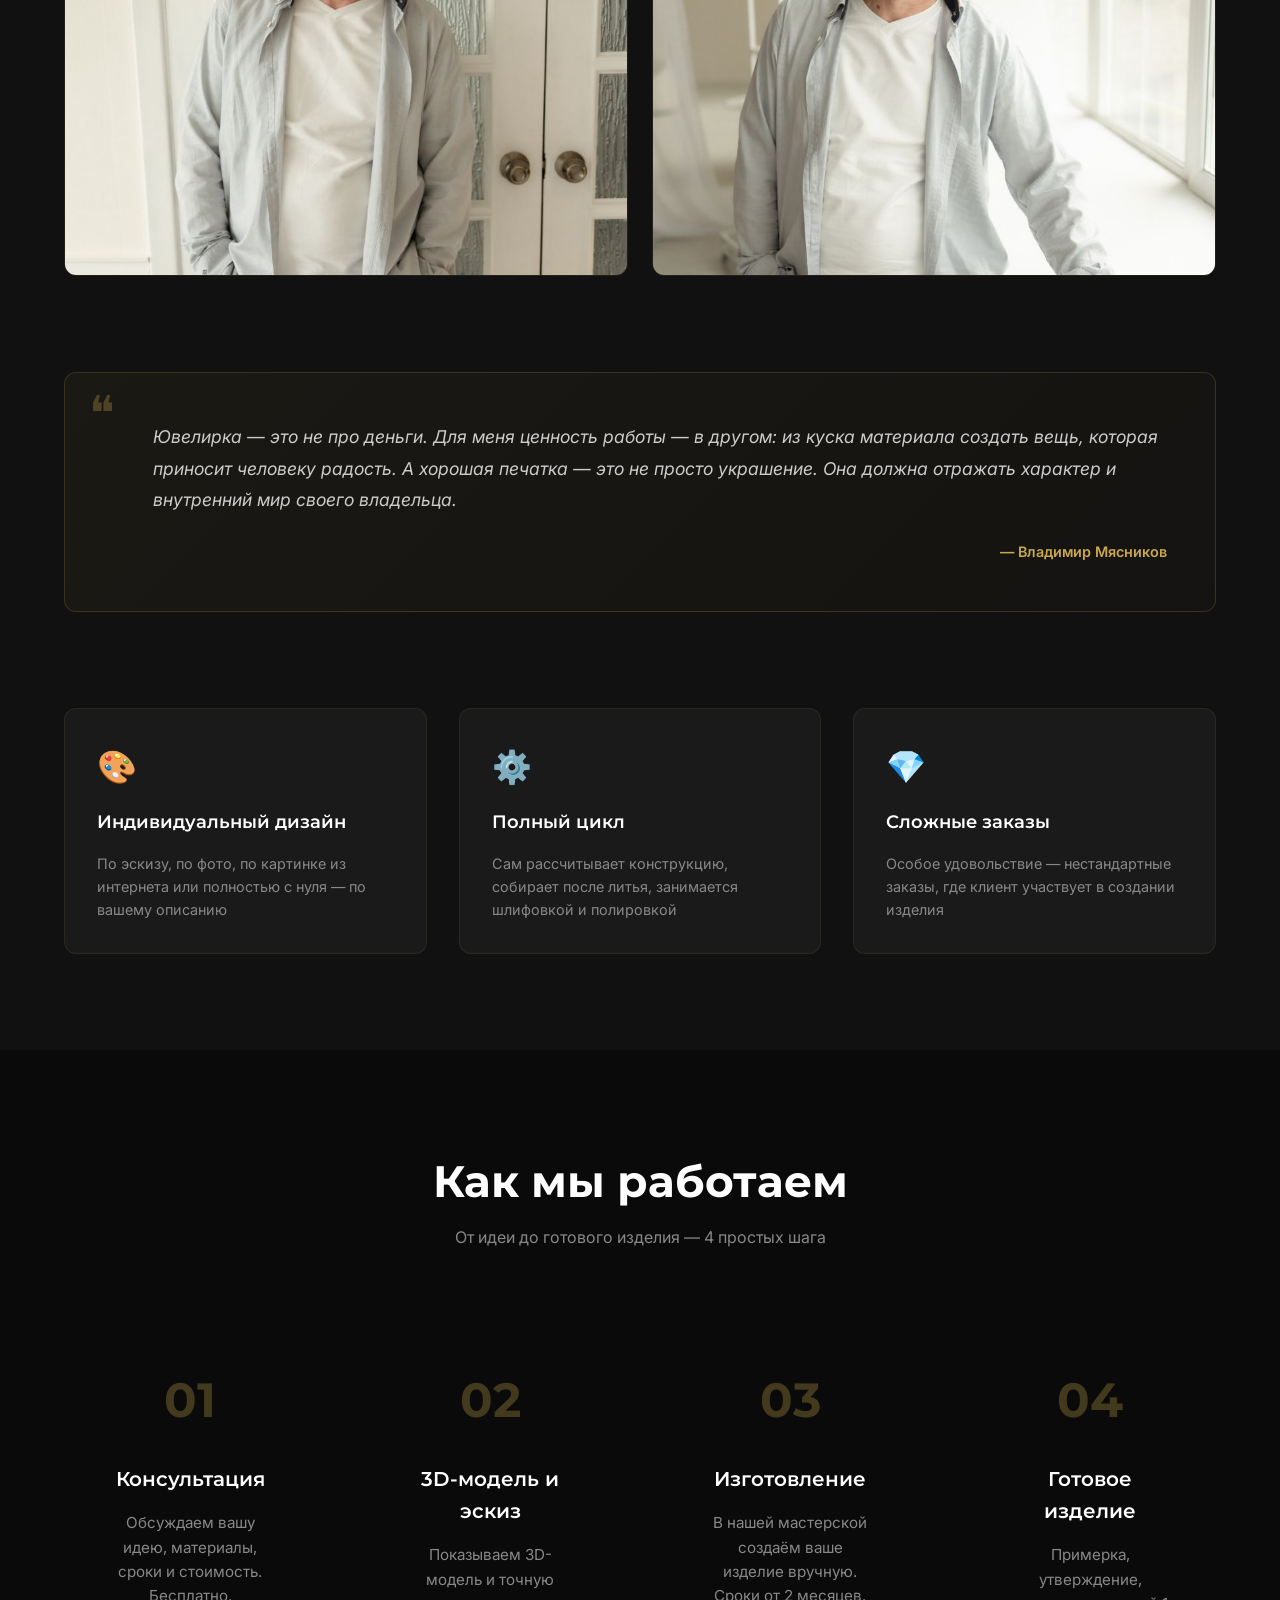
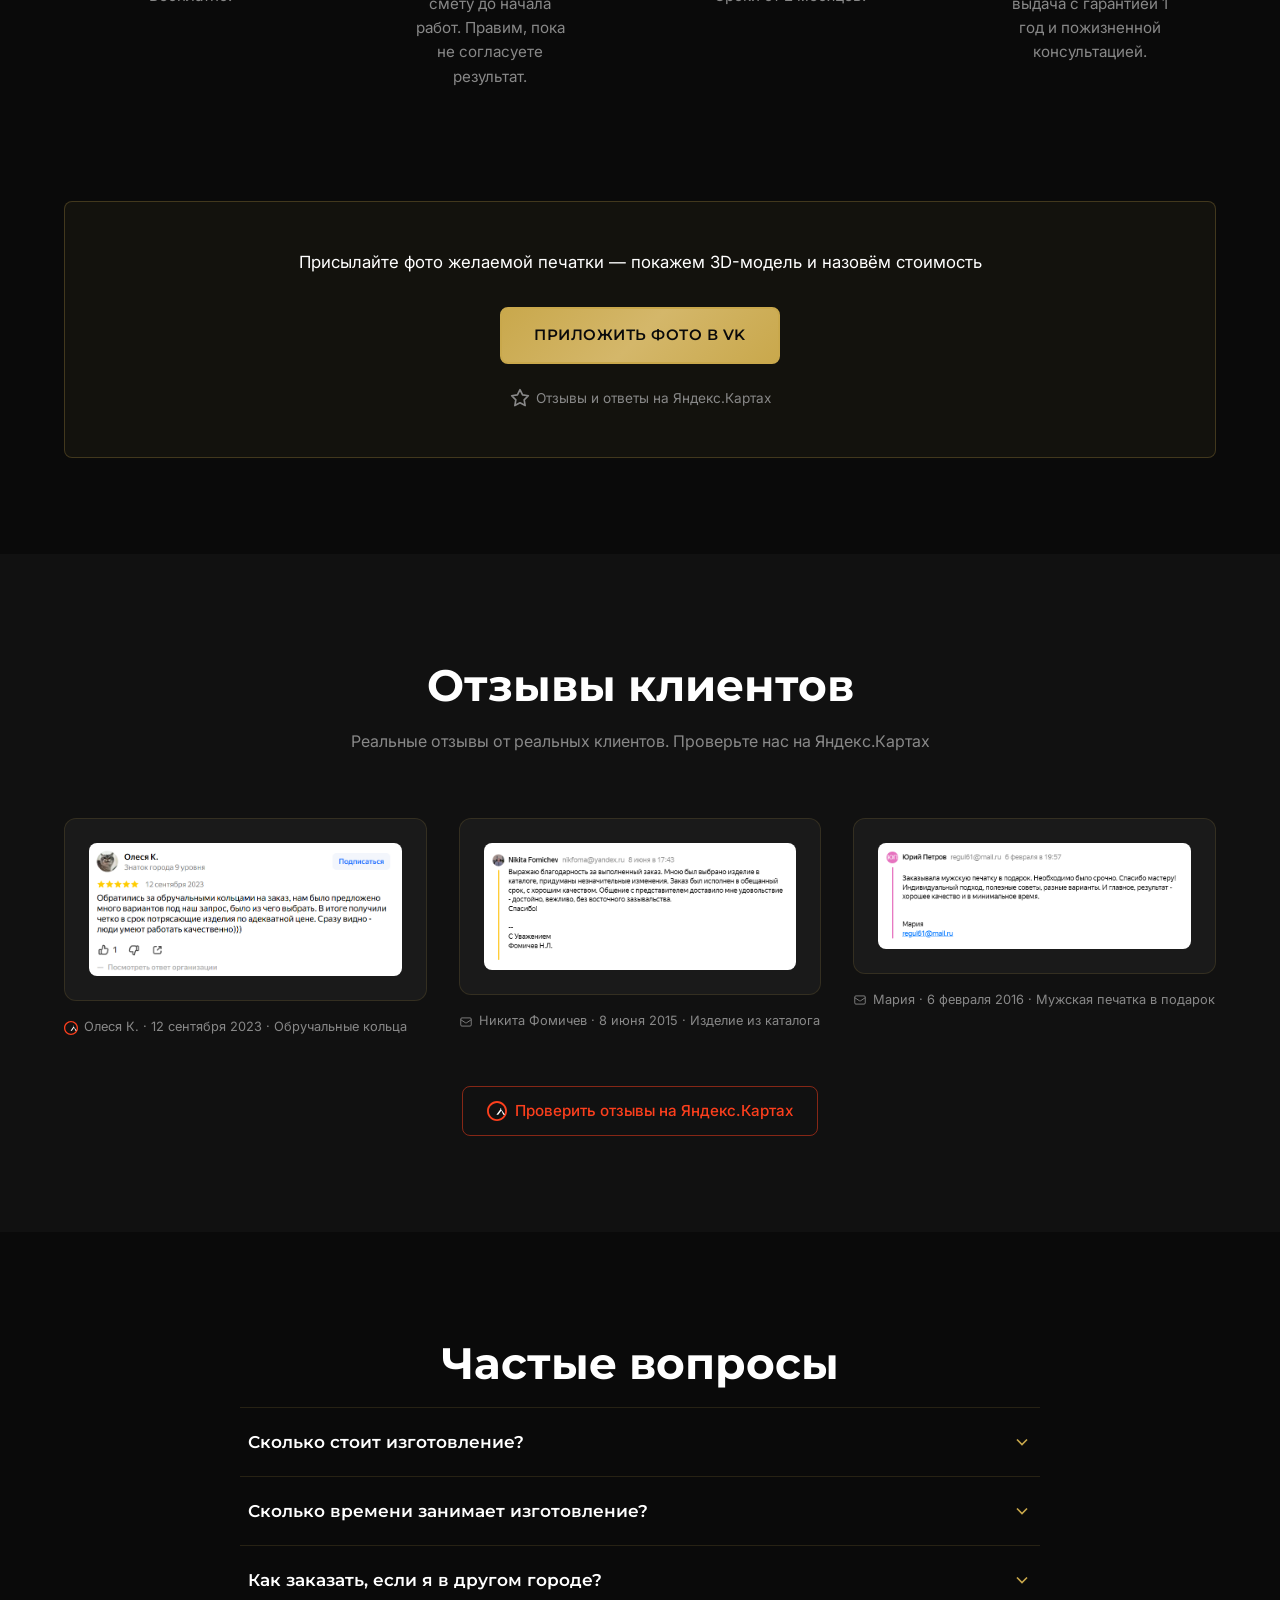
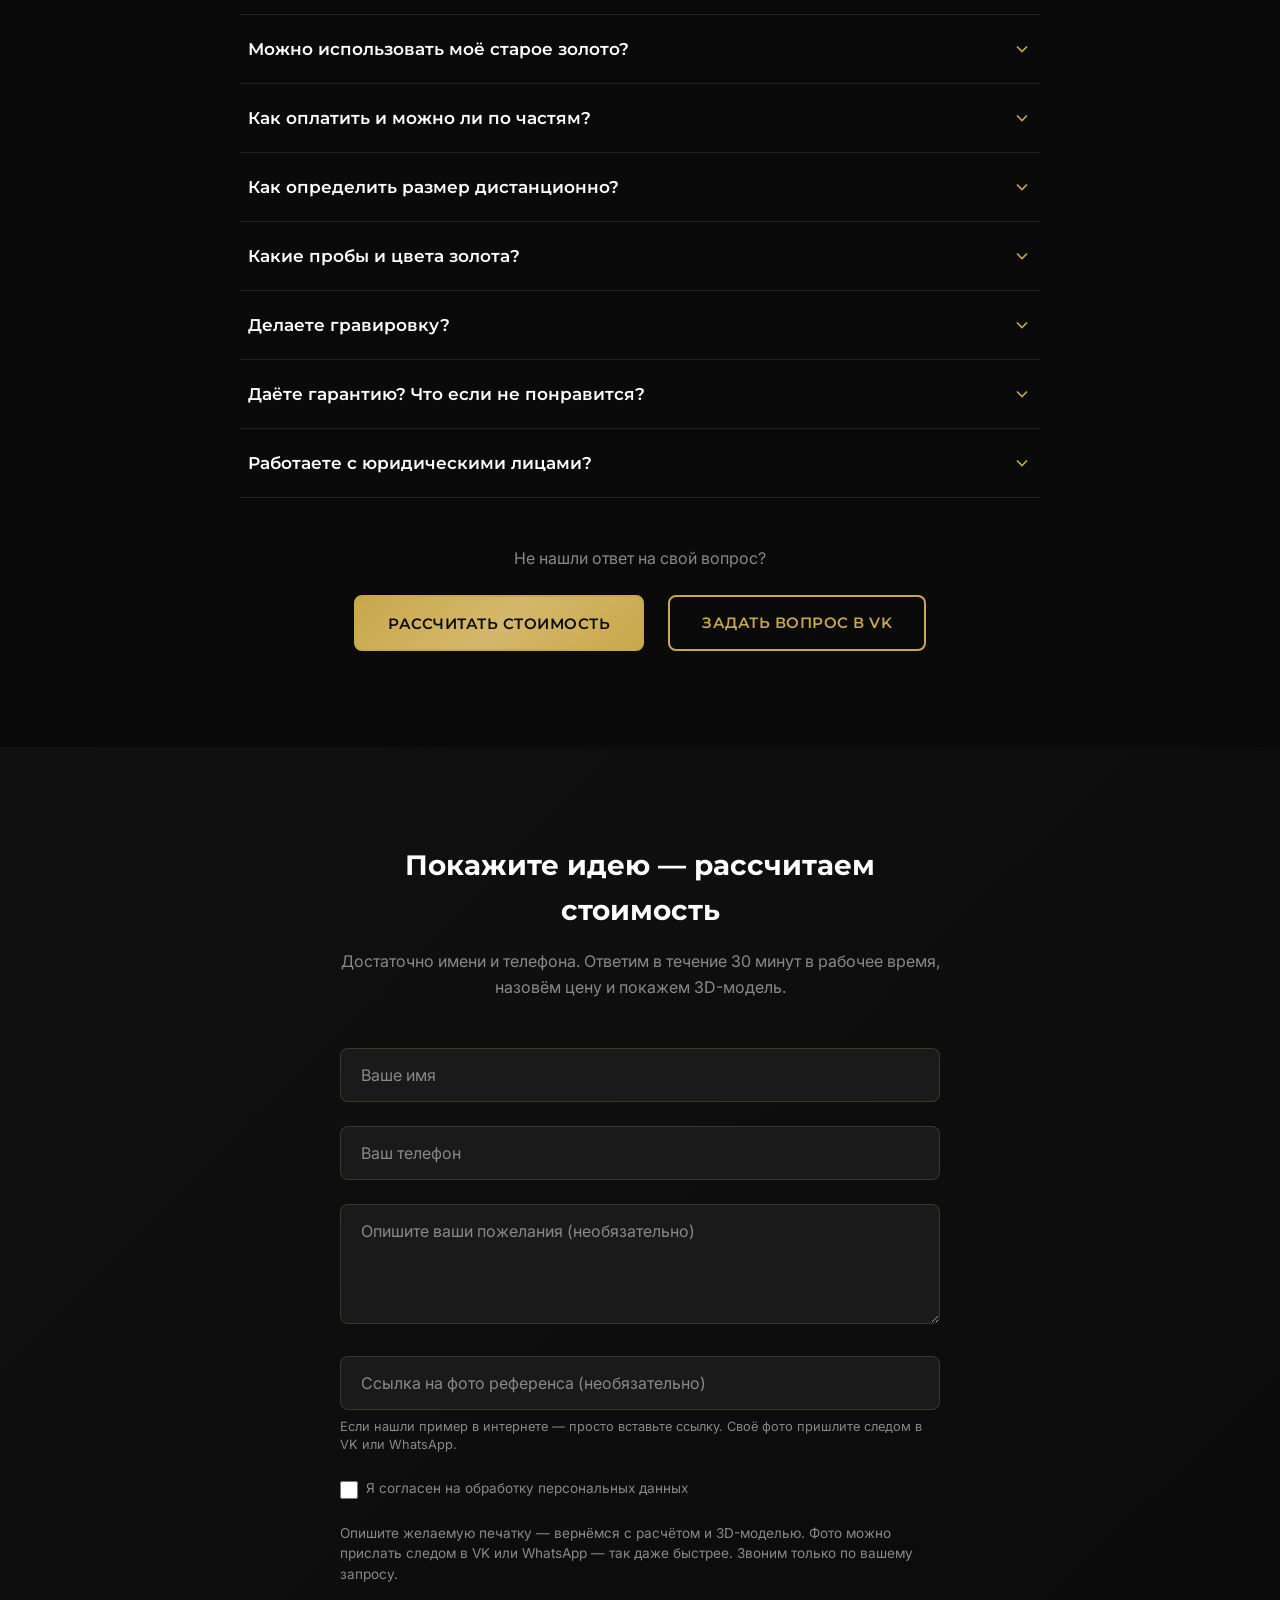
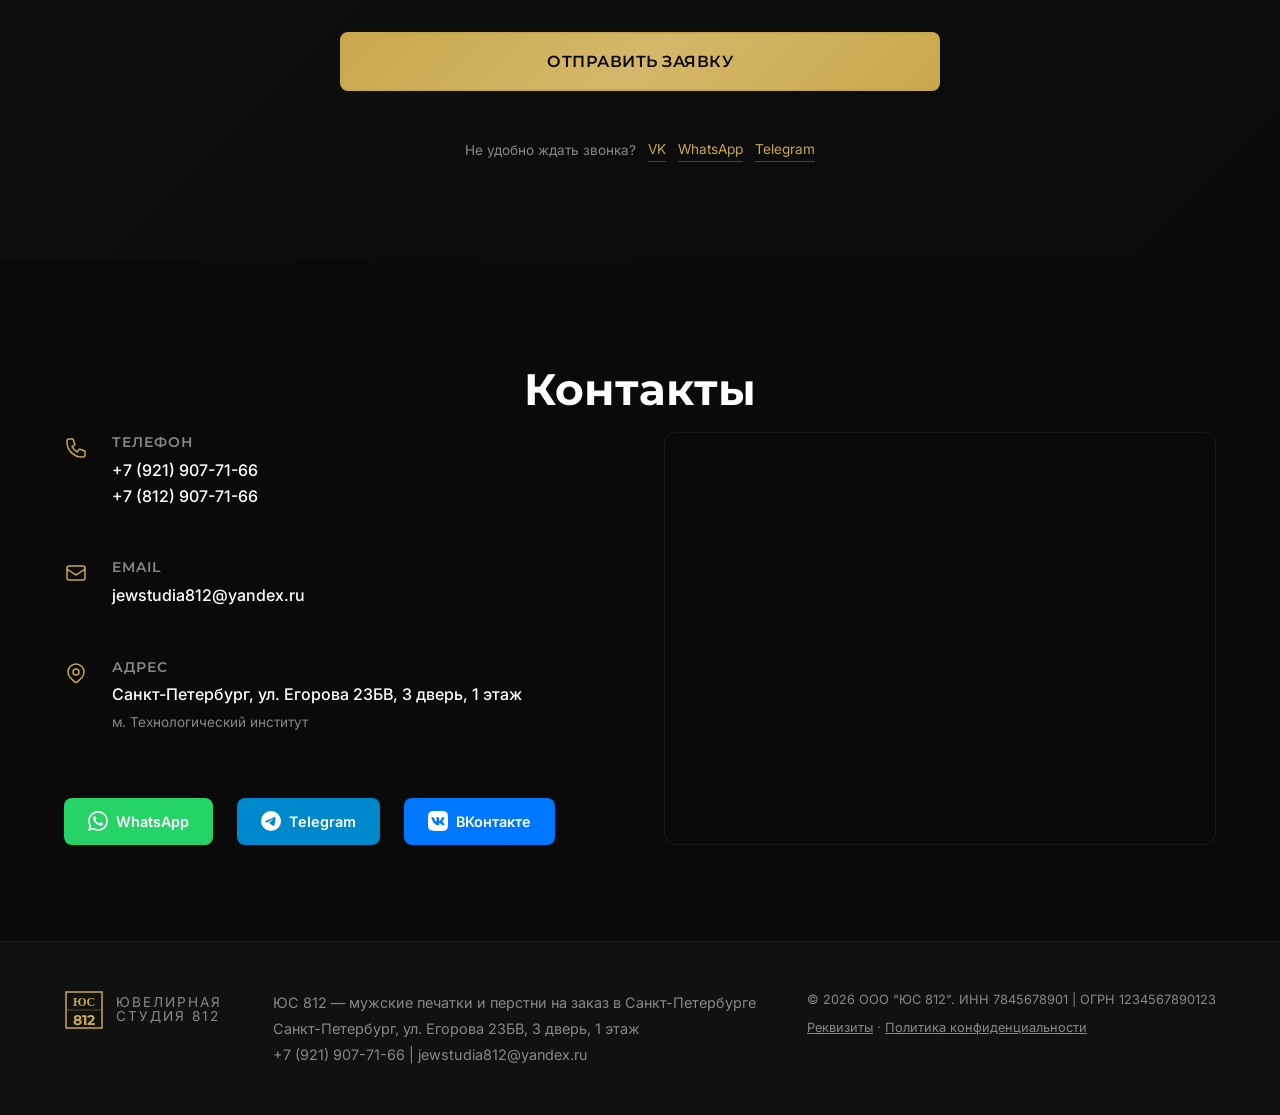
==== commit e8781913: "rework hero CTA hierarchy and fix responsive layout issues (CRO round 2)" ====
--- a/index.html
+++ b/index.html
@@ -3,7 +3,7 @@
 <head>
     <meta charset="UTF-8">
     <meta name="viewport" content="width=device-width, initial-scale=1.0">
-    <meta name="description" content="Мужские печатки и перстни на заказ по фото или эскизу. Своя мастерская в СПб, ювелир с опытом 30 лет, 1000+ изделий. 3D-модель до изготовления. Расчёт за 30 минут, доставка по России.">
+    <meta name="description" content="Мужские печатки и перстни на заказ по фото или эскизу. Своя мастерская в СПб, ювелир с опытом 30 лет, 1000+ изделий. 3D-модель до изготовления. От 50 000 ₽ + металл. Ответ за 30 минут в рабочее время, доставка по России.">
     <meta name="keywords" content="печатка на заказ, перстень на заказ, обручальные кольца, ювелир спб, мужские кольца">
     <meta name="robots" content="index, follow">
     <link rel="canonical" href="https://us812.ru/">
@@ -83,18 +83,21 @@
                     </span>
                 </div>
                 <nav class="header__nav" id="nav">
-                    <a href="#benefits" class="header__link">Преимущества</a>
+                    <a href="#benefits" class="header__link header__link--secondary">Преимущества</a>
                     <a href="#services" class="header__link">Услуги</a>
                     <a href="#about" class="header__link">Мастер</a>
                     <a href="#portfolio" class="header__link">Портфолио</a>
-                    <a href="#dework" class="header__link header__link--wide">Ваш металл</a>
+                    <a href="#dework" class="header__link">Ваш металл</a>
 <a href="#how-we-work" class="header__link">Как мы работаем</a>
-<a href="#faq" class="header__link">Вопросы</a>
-<a href="#contacts" class="header__link">Контакты</a>
+<a href="#faq" class="header__link header__link--secondary">Вопросы</a>
+<a href="#contacts" class="header__link header__link--secondary">Контакты</a>
+                    <!-- CTA внутри меню: нужен в бургер-режиме (<1024px), где кнопки в
+                         правой части шапки нет. В горизонтальном меню скрыт. -->
+                    <a href="#form" class="header__link header__link--form" data-scroll="form" data-goal="cta_primary_click">Показать идею мастеру</a>
                 </nav>
                 <div class="header__contacts">
                     <a href="tel:+79219077166" class="header__phone">+7 (921) 907-71-66</a>
-                    <button class="btn btn--small btn--outline" data-scroll="form">Рассчитать стоимость</button>
+                    <button class="btn btn--small btn--outline" data-scroll="form" data-goal="cta_primary_click">Показать идею</button>
                 </div>
                 <button class="burger" id="burger" aria-label="Меню">
                     <span></span>
@@ -112,37 +115,27 @@
         </div>
         <div class="container">
             <div class="hero__content">
-                <h1 class="hero__title">Мужские печатки и перстни<br>на заказ по вашей идее</h1>
-                <p class="hero__geo">Производство — Санкт-Петербург. Работаем дистанционно: изготовим и отправим в ваш город</p>
-                <p class="hero__subtitle">По фото, эскизу или описанию. Создадим индивидуальный дизайн и покажем 3D-модель до начала изготовления.</p>
+                <h1 class="hero__title">Мужские печатки и перстни<br class="hero__title-br">на заказ по вашей идее</h1>
+                <p class="hero__geo">Производство — Санкт-Петербург.<br><strong>Работаем дистанционно по всей России</strong></p>
+                <p class="hero__subtitle">По фото, эскизу или описанию. Создадим индивидуальный дизайн — увидите будущую печатку в 3D-модели до начала изготовления.</p>
+                <p class="hero__price"><strong>Работа — от 50 000 ₽.</strong> Металл и камни рассчитываем отдельно</p>
                 <div class="hero__cta">
-                    <button class="btn btn--large btn--gold" data-scroll="form">Бесплатный расчёт за 30 минут</button>
-                    <a href="https://vk.com/id542702214" class="hero__whatsapp" target="_blank" rel="noopener">
-                        <svg width="20" height="20" viewBox="0 0 24 24" fill="currentColor"><path d="M15.684 0H8.316C1.592 0 0 1.592 0 8.316v7.368C0 22.408 1.592 24 8.316 24h7.368C22.408 24 24 22.408 24 15.684V8.316C24 1.592 22.391 0 15.684 0zm3.692 17.123h-1.744c-.66 0-.864-.525-2.05-1.727-1.033-1-1.49-1.135-1.744-1.135-.356 0-.458.102-.458.593v1.575c0 .424-.135.678-1.253.678-1.846 0-3.896-1.118-5.335-3.202C4.624 10.857 4.03 8.57 4.03 8.096c0-.254.102-.491.593-.491h1.744c.44 0 .61.203.78.677.863 2.49 2.303 4.675 2.896 4.675.22 0 .322-.102.322-.66V9.721c-.068-1.186-.695-1.287-.695-1.71 0-.204.17-.407.44-.407h2.744c.373 0 .508.203.508.643v3.473c0 .372.17.508.271.508.22 0 .407-.136.813-.542 1.27-1.422 2.18-3.61 2.18-3.61.119-.254.322-.491.763-.491h1.744c.525 0 .643.27.525.643-.22 1.017-2.354 4.031-2.354 4.031-.186.305-.254.44 0 .78.186.254.796.779 1.203 1.253.745.847 1.32 1.558 1.473 2.05.17.49-.085.744-.576.744z"/></svg>
-                        Пришлите фото → эскиз
+                    <button class="btn btn--large btn--gold" data-scroll="form" data-goal="cta_primary_click">Показать идею мастеру</button>
+                    <p class="hero__cta-note">Ответим в течение 30 минут в рабочее время (МСК)</p>
+                    <a href="https://vk.com/id542702214" class="hero__vk" target="_blank" rel="noopener" data-goal="cta_secondary_click">
+                        <svg width="18" height="18" viewBox="0 0 24 24" fill="currentColor" aria-hidden="true"><path d="M15.684 0H8.316C1.592 0 0 1.592 0 8.316v7.368C0 22.408 1.592 24 8.316 24h7.368C22.408 24 24 22.408 24 15.684V8.316C24 1.592 22.391 0 15.684 0zm3.692 17.123h-1.744c-.66 0-.864-.525-2.05-1.727-1.033-1-1.49-1.135-1.744-1.135-.356 0-.458.102-.458.593v1.575c0 .424-.135.678-1.253.678-1.846 0-3.896-1.118-5.335-3.202C4.624 10.857 4.03 8.57 4.03 8.096c0-.254.102-.491.593-.491h1.744c.44 0 .61.203.78.677.863 2.49 2.303 4.675 2.896 4.675.22 0 .322-.102.322-.66V9.721c-.068-1.186-.695-1.287-.695-1.71 0-.204.17-.407.44-.407h2.744c.373 0 .508.203.508.643v3.473c0 .372.17.508.271.508.22 0 .407-.136.813-.542 1.27-1.422 2.18-3.61 2.18-3.61.119-.254.322-.491.763-.491h1.744c.525 0 .643.27.525.643-.22 1.017-2.354 4.031-2.354 4.031-.186.305-.254.44 0 .78.186.254.796.779 1.203 1.253.745.847 1.32 1.558 1.473 2.05.17.49-.085.744-.576.744z"/></svg>
+                        Или пришлите фото в VK →
                     </a>
                 </div>
                 <p class="hero-triggers">
-                    <span>⏱ Расчёт за 30 минут</span>
+                    <span>30 лет опыта</span>
                     <span>·</span>
-                    <a class="hero-triggers__rating" href="https://yandex.ru/maps/org/zoloto_peterburga/227182614423/" target="_blank" rel="noopener">Отзывы на Яндекс.Картах</a>
+                    <span>своя мастерская в СПб</span>
                     <span>·</span>
-                    <span>💰 Работа от 50 000 ₽</span>
+                    <span>гарантия 1 год</span>
+                    <span>·</span>
+                    <a class="hero-triggers__rating" href="https://yandex.ru/maps/org/zoloto_peterburga/227182614423/" target="_blank" rel="noopener">отзывы на Яндекс.Картах</a>
                 </p>
-                <div class="hero__features">
-                    <div class="hero__feature">
-                        <span class="hero__feature-number">30</span>
-                        <span class="hero__feature-text">лет опыта</span>
-                    </div>
-                    <div class="hero__feature">
-                        <span class="hero__feature-number">1000+</span>
-                        <span class="hero__feature-text">изделий изготовлено</span>
-                    </div>
-                    <div class="hero__feature">
-                        <span class="hero__feature-number">1 год</span>
-                        <span class="hero__feature-text">гарантия</span>
-                    </div>
-                </div>
             </div>
         </div>
     </section>
@@ -519,7 +512,7 @@
                 </div>
             </div>
             <div class="how-we-work__cta">
-                <p class="how-we-work__cta-text">Присылайте фото желаемой печатки — покажем 3D-модель и рассчитаем стоимость за 30 минут</p>
+                <p class="how-we-work__cta-text">Присылайте фото желаемой печатки — покажем 3D-модель и назовём стоимость</p>
                 <a href="https://vk.com/id542702214" class="btn btn--gold" target="_blank" rel="noopener">Приложить фото в VK</a>
                 <a href="https://yandex.ru/maps/org/zoloto_peterburga/227182614423/" class="how-we-work__cta-rating" target="_blank" rel="noopener">
                     <svg width="20" height="20" viewBox="0 0 24 24" fill="none" stroke="currentColor" stroke-width="2" stroke-linecap="round" stroke-linejoin="round"><polygon points="12 2 15.09 8.26 22 9.27 17 14.14 18.18 21.02 12 17.77 5.82 21.02 7 14.14 2 9.27 8.91 8.26 12 2"/></svg>
@@ -586,7 +579,7 @@
                         <svg class="faq-item__arrow" width="20" height="20" viewBox="0 0 24 24" fill="none" stroke="currentColor" stroke-width="2"><path d="M6 9l6 6 6-6"/></svg>
                     </button>
                     <div class="faq-item__answer">
-                        <p>Стоимость работы — 50 000 ₽ за изделие стандартной сложности (этого хватает в 90% случаев). Дополнительно — металл и камни по актуальным ценам, либо ваш металл (давальческое сырье) с экономией до 22%. В исключительных случаях работа может стоить 70–100 тыс. ₽. Точный расчёт бесплатный — пришлите фото или идею, назову цену в течение 30 минут.</p>
+                        <p>Стоимость работы — 50 000 ₽ за изделие стандартной сложности (этого хватает в 90% случаев). Дополнительно — металл и камни по актуальным ценам, либо ваш металл (давальческое сырье) с экономией до 22%. В исключительных случаях работа может стоить 70–100 тыс. ₽. Точный расчёт бесплатный — пришлите фото или идею, назову цену в течение 30 минут в рабочее время.</p>
                     </div>
                 </div>
                 <div class="faq-item">
@@ -685,8 +678,8 @@
     <section class="cta" id="form">
         <div class="container">
             <div class="cta__inner">
-                <h2 class="cta__title">Рассчитаем стоимость вашего изделия</h2>
-                <p class="cta__subtitle">Оставьте заявку, и мы свяжемся с вами в течение 30 минут</p>
+                <h2 class="cta__title">Покажите идею — рассчитаем стоимость</h2>
+                <p class="cta__subtitle">Достаточно имени и телефона. Ответим в течение 30 минут в рабочее время, назовём цену и покажем 3D-модель.</p>
                 <form class="cta__form" id="contactForm" action="https://api.web3forms.com/submit" method="POST">
                     <!-- Web3Forms: access_key привязан к email получателя, письмо уходит на него -->
                     <input type="hidden" name="access_key" value="f586ab8b-9fe1-499e-a43d-fe0ee042d5d3">
@@ -842,8 +835,8 @@
         <div class="modal__content">
             <button class="modal__close" id="modalClose">&times;</button>
             <div class="modal__icon">✓</div>
-            <h3 class="modal__title">Заявка отправлена!</h3>
-            <p class="modal__text">Мы свяжемся с вами в течение 30 минут. Спасибо за доверие!</p>
+            <h3 class="modal__title">Заявка отправлена</h3>
+            <p class="modal__text">Свяжемся с вами в течение 30 минут в рабочее время (пн–пт 10:00–19:00, сб 11:00–17:00 МСК). Обсудим идею, назовём стоимость и покажем 3D-модель до начала работы.</p>
             <div class="modal__alt">
                 <p class="modal__alt-title">Не хотите ждать звонка — напишите напрямую:</p>
                 <div class="modal__alt-links">
--- a/css/style.css
+++ b/css/style.css
@@ -35,6 +35,10 @@
     --container-max: 1200px;
     --border-radius: 8px;
     --border-radius-lg: 12px;
+    /* Высота шапки: нужна, чтобы мобильное меню и отступ Hero были привязаны
+       к фактической высоте header, а не к магической цифре. */
+    --header-h: 60px;
+
     
     /* Transitions */
     --transition-fast: 0.2s ease;
@@ -191,8 +195,9 @@
     display: flex;
     align-items: center;
     justify-content: space-between;
-    padding: var(--spacing-sm) 0;
-    gap: var(--spacing-md);
+    min-height: var(--header-h);
+    padding: 0.5rem 0;
+    gap: var(--spacing-sm);
 }
 
 .header__logo {
@@ -200,6 +205,7 @@
     flex-direction: row;
     align-items: center;
     gap: 12px;
+    flex-shrink: 0;
 }
 
 .header__logo-sub {
@@ -208,6 +214,7 @@
     letter-spacing: 2px;
     text-transform: uppercase;
     line-height: 1;
+    white-space: nowrap;
 }
 
 .header__logo-sub span {
@@ -216,13 +223,14 @@
 
 .header__nav {
     display: none;
-    gap: var(--spacing-lg);
+    gap: clamp(0.75rem, 1.8vw, 1.5rem);
 }
 
 .header__link {
     font-size: 0.9rem;
     color: var(--color-gray-light);
     transition: color var(--transition-fast);
+    white-space: nowrap;
 }
 
 .header__link:hover {
@@ -232,13 +240,17 @@
 .header__contacts {
     display: flex;
     align-items: center;
-    gap: var(--spacing-md);
+    gap: var(--spacing-sm);
+    flex-shrink: 0;
 }
 
 .header__phone {
     font-size: 0.9rem;
     color: var(--color-white);
     font-weight: 500;
+    /* Номер должен читаться одной строкой: перенос «+7 (921) / 907- / 71-66»
+       превращает телефон в мусор и убивает кликабельность. */
+    white-space: nowrap;
 }
 
 .header__phone:hover {
@@ -249,8 +261,12 @@
     display: flex;
     flex-direction: column;
     gap: 5px;
-    padding: 5px;
-}
+    padding: 9px 8px;
+    border: 1px solid rgba(201, 168, 76, 0.35);
+    border-radius: var(--border-radius);
+    background: rgba(201, 168, 76, 0.06);
+}
+
 
 .burger span {
     display: block;
@@ -275,10 +291,12 @@
 /* ===== Hero Section ===== */
 .hero {
     position: relative;
-    min-height: 100vh;
-    display: flex;
-    align-items: center;
-    padding: calc(80px + var(--spacing-xl)) 0 var(--spacing-xl);
+    /* На мобильном высота по контенту: 100vh + 5 блоков давали первый экран,
+       где CTA не влезал без скролла. На десктопе прежнее поведение. */
+    min-height: auto;
+    display: flex;
+    align-items: center;
+    padding: calc(var(--header-h) + 1.25rem) 0 1.75rem;
     overflow: hidden;
     z-index: 10;
 }
@@ -310,81 +328,138 @@
     z-index: 2;
 }
 
+/* На узком экране текст лежит на фотографии почти вплотную — оверлей усилен,
+   чтобы читаемость не зависела от того, какая часть фона попала в вьюпорт. */
+@media (max-width: 767px) {
+    .hero__bg::after {
+        background: linear-gradient(180deg, rgba(10, 10, 10, 0.95) 0%, rgba(10, 10, 10, 0.88) 45%, rgba(10, 10, 10, 0.95) 100%);
+    }
+
+    /* Гео-строка на мобильном занимает 2–3 строки: пилюля с border-radius
+       на многострочном тексте выглядит сломанной, поэтому здесь она
+       превращается в строку с золотой чертой слева. */
+    .hero__geo {
+        display: block;
+        background: none;
+        border: none;
+        border-left: 2px solid rgba(201, 168, 76, 0.6);
+        border-radius: 0;
+        padding: 0.15rem 0 0.15rem 0.7rem;
+    }
+}
+
+
 .hero__content {
     position: relative;
     z-index: 2;
     max-width: 700px;
 }
 
+
+
 .hero__title {
     font-family: var(--font-heading);
-    font-size: 2.25rem;
+    /* Читаемость важнее декоративного масштаба: на мобильном H1 уменьшен
+       примерно на 15% и переносится естественным образом (br скрыт до 480px). */
+    font-size: 1.9rem;
     font-weight: 700;
     color: var(--color-white);
-    line-height: 1.2;
-    margin-bottom: var(--spacing-md);
+    line-height: 1.18;
+    letter-spacing: -0.01em;
+    margin-bottom: var(--spacing-sm);
+}
+
+.hero__title-br {
+    display: none;
 }
 
 .hero__subtitle {
-    font-size: 1.125rem;
-    color: var(--color-gray);
-    margin-bottom: var(--spacing-xl);
-    line-height: 1.6;
+    font-size: 1.05rem;
+    /* Было #888 на фотографии — контраст на грани WCAG для обычного текста. */
+    color: var(--color-gray-light);
+    margin-bottom: var(--spacing-sm);
+    line-height: 1.55;
+    max-width: 34ch;
 }
 
 /* Гео-уточнение: производство в СПб + работа дистанционно. Снимает главный
    вопрос посетителя из региона (по семантике запросов их большинство). */
 .hero__geo {
     display: inline-block;
-    font-size: 0.9rem;
-    color: var(--color-gold);
+    font-size: 0.88rem;
+    color: var(--color-gold-light);
+    background: rgba(10, 10, 10, 0.5);
     border: 1px solid rgba(201, 168, 76, 0.3);
     border-radius: 999px;
-    padding: 0.4rem 0.9rem;
+    padding: 0.35rem 0.9rem;
+    margin-bottom: var(--spacing-sm);
+    line-height: 1.4;
+}
+
+/* Главная мысль для региона: в Петербург ехать не нужно */
+.hero__geo strong {
+    color: var(--color-white);
+    font-weight: 600;
+}
+
+/* Цена на первом экране = фильтр аудитории + признак честности.
+    Не крупный акцент, а строка под оффером. */
+.hero__price {
+    font-size: 0.95rem;
+    color: var(--color-gray-light);
     margin-bottom: var(--spacing-md);
-    line-height: 1.4;
-}
-
-
+    line-height: 1.45;
+}
+
+.hero__price strong {
+    font-family: var(--font-heading);
+    font-weight: 700;
+    font-size: 1.05rem;
+    color: var(--color-gold);
+}
+
+/* CTA-иерархия: одна доминирующая кнопка + подпись срока ответа +
+   вторичная текстовая ссылка на VK (не конкурирует с primary цветом и размером). */
 .hero__cta {
     display: flex;
-    flex-wrap: wrap;
-    gap: var(--spacing-md);
-    margin-bottom: var(--spacing-2xl);
-}
-
-.hero__whatsapp {
-    background: #0077FF;
-    color: white;
-    display: inline-flex;
-    align-items: center;
-    justify-content: center;
-    padding: 0.875rem 2rem;
-    font-family: var(--font-heading);
-    font-weight: 600;
-    font-size: 0.95rem;
-    border-radius: var(--border-radius);
-    text-transform: uppercase;
-    letter-spacing: 0.5px;
-    gap: 0.5rem;
-    width: 100%;
+    flex-direction: column;
+    align-items: flex-start;
+    gap: 0.55rem;
+    margin-bottom: var(--spacing-md);
 }
 
 .hero__cta .btn--gold {
     width: 100%;
 }
 
-.hero__whatsapp:hover {
-    background: #0055CC;
+.hero__cta-note {
+    font-size: 0.82rem;
+    color: var(--color-gray-light);
+    line-height: 1.4;
+}
+
+.hero__vk {
+    display: inline-flex;
+    align-items: center;
+    gap: 0.4rem;
+    font-size: 0.92rem;
+    color: var(--color-gold);
+    border-bottom: 1px dashed rgba(201, 168, 76, 0.45);
+    padding-bottom: 1px;
+    transition: color var(--transition-fast), border-color var(--transition-fast);
+}
+
+.hero__vk:hover {
+    color: var(--color-white);
+    border-bottom-color: var(--color-white);
 }
 
 .hero-triggers {
     display: flex;
     flex-wrap: wrap;
-    gap: var(--spacing-sm);
-    color: var(--color-gray);
-    font-size: 0.85rem;
-    margin-top: var(--spacing-md);
+    gap: 0.4rem 0.5rem;
+    color: var(--color-gray-light);
+    font-size: 0.82rem;
     align-items: center;
 }
 
@@ -395,7 +470,8 @@
 }
 
 .hero-triggers span:nth-child(2),
-.hero-triggers span:nth-child(4) {
+.hero-triggers span:nth-child(4),
+.hero-triggers span:nth-child(6) {
     color: var(--color-gold);
     opacity: 0.5;
 }
@@ -415,31 +491,6 @@
     border-bottom-color: var(--color-white);
 }
 
-
-.hero__features {
-    display: flex;
-    flex-wrap: wrap;
-    gap: var(--spacing-xl);
-}
-
-.hero__feature {
-    display: flex;
-    flex-direction: column;
-}
-
-.hero__feature-number {
-    font-family: var(--font-heading);
-    font-size: 2rem;
-    font-weight: 700;
-    color: var(--color-gold);
-    line-height: 1;
-}
-
-.hero__feature-text {
-    font-size: 0.85rem;
-    color: var(--color-gray);
-    margin-top: 0.25rem;
-}
 
 /* ===== Benefits Section ===== */
 .benefits {
@@ -1860,27 +1911,52 @@
 }
 
 
-/* ===== Mobile Menu ===== */
-@media (min-width: 768px) {
+/* ===== Mobile Menu =====
+   Горизонтальное меню включаем только с 1024px: контейнер capped 1200px,
+   и в 768–1023 восемь пунктов + телефон + CTA физически не уживаются
+   (замерено: 1301px контента при 1152px доступных → переполнение шапки).
+   Ниже 1024 — бургер, в нём все пункты + CTA. */
+@media (min-width: 1024px) {
     .header__nav {
         display: flex;
     }
-    
+
     .burger {
         display: none;
     }
-}
-
-@media (max-width: 767px) {
+
+    /* Пункт «Показать идею мастеру» живёт только в бургер-меню: в горизонтальном
+       меню уже есть кнопка CTA в правой части шапки. */
+    .header__link--form {
+        display: none;
+    }
+
+    /* Второстепенные пункты (Преимущества / Вопросы / Контакты) скрыты в
+       горизонтальном меню: они дублируются в футере и доступны скроллом,
+       зато телефон и CTA не переносятся. */
+    .header__link--secondary {
+        display: none;
+    }
+}
+
+/* Кнопка CTA в шапке — только там, где для неё есть место (≥1200px).
+   Ниже — она есть в бургер-меню и в Hero. */
+@media (max-width: 1199px) {
+    .header__contacts .btn {
+        display: none;
+    }
+}
+
+@media (max-width: 1023px) {
     .header__nav {
         position: fixed;
-        top: 70px;
+        top: var(--header-h);
         left: 0;
         right: 0;
         background: rgba(10, 10, 10, 0.98);
         flex-direction: column;
-        padding: var(--spacing-xl);
-        gap: var(--spacing-md);
+        padding: var(--spacing-lg) var(--spacing-md);
+        gap: var(--spacing-sm);
         transform: translateY(-100%);
         opacity: 0;
         visibility: hidden;
@@ -1890,8 +1966,11 @@
         z-index: 1002;
         width: 100%;
         pointer-events: auto;
-    }
-    
+        max-height: calc(100vh - var(--header-h));
+        max-height: calc(100dvh - var(--header-h));
+        overflow-y: auto;
+    }
+
     .header__nav.active {
         display: flex;
         transform: translateY(0);
@@ -1899,14 +1978,28 @@
         visibility: visible;
         pointer-events: auto;
     }
-    
-    .header__contacts .btn {
+
+    .header__link--form {
+        color: var(--color-gold);
+        font-weight: 600;
+    }
+}
+
+@media (max-width: 767px) {
+    /* Логотип-знак (ЮС 812) самодостаточен: подпись съедала место,
+       из-за чего телефон переносился по частям. */
+    .header__logo-sub {
         display: none;
     }
-    
+
+    .header__phone {
+        font-size: 0.85rem;
+    }
+
     .services__grid {
         grid-template-columns: 1fr;
     }
+
     
     .service-card .btn {
         border-radius: 0;
@@ -1926,40 +2019,94 @@
     }
 }
 
+
 /* ===== Responsive Design ===== */
 @media (min-width: 768px) {
     .section-title {
         font-size: 2.5rem;
     }
-    
+
+    .hero {
+        min-height: 100vh;
+        padding: calc(var(--header-h) + 3rem) 0 var(--spacing-xl);
+    }
+
+    /* 700px не хватало первой строке H1 («Мужские печатки и перстни» = 690px
+       при 46.4px) — заголовок разбивался на 3 строки вместо двух. */
+    .hero__content {
+        max-width: 760px;
+    }
+
+
     .hero__title {
-        font-size: 3rem;
-    }
+        font-size: 2.6rem;
+        line-height: 1.15;
+        margin-bottom: var(--spacing-md);
+    }
+
+    .hero__title-br {
+        display: inline;
+    }
+
+    .hero__subtitle {
+        font-size: 1.125rem;
+        max-width: 40ch;
+        margin-bottom: var(--spacing-md);
+    }
+
+    /* На десктопе кнопка не растягивается на всю колонку 700px:
+       доминирует размером, а не шириной плашки. */
+    .hero__cta .btn--gold {
+        width: auto;
+        max-width: 420px;
+    }
+
+    .hero__cta {
+        margin-bottom: var(--spacing-xl);
+    }
+
+    .hero__price {
+        margin-bottom: var(--spacing-lg);
+    }
+
+    /* На десктопе гео-строка умещается в одну линию (561px при колонке 760px),
+       перенос из <br> нужен только мобильной версии. */
+    .hero__geo br {
+        display: none;
+    }
+
+
     
     .benefits__grid {
-        grid-template-columns: repeat(2, 1fr);
+        grid-template-columns: repeat(2, minmax(0, 1fr));
     }
     
     .services__grid {
-        grid-template-columns: repeat(3, 1fr);
+        grid-template-columns: repeat(3, minmax(0, 1fr));
     }
     
     .service-card {
         flex: 1 1 calc(33.333% - var(--spacing-xl));
-        min-width: 280px;
+        /* Было min-width: 280px: в grid-контейнере flex-свойства не работают,
+           а min-width ломал сетку — на 768–1023 страница получала горизонтальный
+           скролл до 293px (замер Playwright на live-сайте). */
+        min-width: 0;
     }
     
     .portfolio__grid {
-        grid-template-columns: repeat(2, 1fr);
+        grid-template-columns: repeat(2, minmax(0, 1fr));
     }
     
+    /* 4 колонки на 768 px не умещались (min-content текста растягивал сетку).
+       Четыре колонки — с 1024px, ниже две. */
     .how-we-work__steps {
-        grid-template-columns: repeat(4, 1fr);
+        grid-template-columns: repeat(2, minmax(0, 1fr));
     }
     
     .reviews__grid {
-        grid-template-columns: repeat(3, 1fr);
-    }
+        grid-template-columns: repeat(3, minmax(0, 1fr));
+    }
+
     
     .contacts__grid {
         grid-template-columns: 1fr 1fr;
@@ -1986,16 +2133,25 @@
     }
     
     .hero__title {
-        font-size: 3.5rem;
-    }
+        /* 3.25rem не влезал в 700px колонку двумя строками (замер: 3 строки).
+           2.9rem даёт ровно две строки с переносом по <br>. */
+        font-size: 2.9rem;
+    }
+
+
     
     .benefits__grid {
-        grid-template-columns: repeat(4, 1fr);
+        grid-template-columns: repeat(4, minmax(0, 1fr));
     }
     
     .portfolio__grid {
-        grid-template-columns: repeat(3, 1fr);
-    }
+        grid-template-columns: repeat(3, minmax(0, 1fr));
+    }
+    
+    .how-we-work__steps {
+        grid-template-columns: repeat(4, minmax(0, 1fr));
+    }
+
     
     .footer__inner {
         flex-direction: row;
@@ -2020,28 +2176,33 @@
     animation: fadeIn 0.8s ease-out;
 }
 
-/* ===== Responsive: Hero Buttons ===== */
-@media (max-width: 600px) {
-    .hero__cta {
-        flex-direction: column;
-    }
-    
-    .hero__btn--large,
-    .hero__whatsapp {
-        width: 100%;
-        text-align: center;
-        justify-content: center;
-    }
-}
-
-/* ===== Header: дополнительный пункт меню =====
-   Ссылка «Ваш металл» появляется только на десктопе: в диапазоне 768–1023
-   горизонтальное меню уже заполнено, восьмой пункт не влезает. */
-@media (min-width: 768px) and (max-width: 1023px) {
-    .header__link--wide {
-        display: none;
-    }
-}
+/* ===== Responsive: Hero на очень узких экранах =====
+   360 px: заголовок и подпись уплотняются, чтобы primary CTA остался в первом экране. */
+@media (max-width: 400px) {
+    .hero__title {
+        font-size: 1.7rem;
+    }
+
+    .hero__subtitle {
+        font-size: 1rem;
+    }
+
+    .hero__price {
+        font-size: 0.9rem;
+    }
+
+    .hero__cta .btn--gold {
+        padding: 1rem 1.25rem;
+        font-size: 0.95rem;
+        letter-spacing: 0.3px;
+    }
+}
+
+
+/* ===== Header: история правила =====
+   Раньше «Ваш металл» скрывался в 768–1023 как единственный способ вписать
+   меню. Сейчас там бургер (см. Mobile Menu), поэтому точечные скрытия не нужны. */
+
 
 
 /* ===== Dework (Client's Metal) Section ===== */
@@ -2325,16 +2486,11 @@
     }
 }
 
-/* ===== Responsive: Hero Buttons ===== */
-@media (max-width: 600px) {
-    .hero__cta {
-        flex-direction: column;
-    }
-    
-    .hero__btn--large,
-    .hero__whatsapp {
-        width: 100%;
-        text-align: center;
-        justify-content: center;
-    }
-}+/* ===== Mobile: тап-таргет вторичной ссылки VK =====
+   Вторичный CTA — текстовая ссылка, поэтому на мобильном ей добавляется
+   вертикальный padding: попадать должно пальцем, а не по 16 px строки. */
+@media (max-width: 767px) {
+    .hero__vk {
+        padding: 0.4rem 0;
+    }
+}
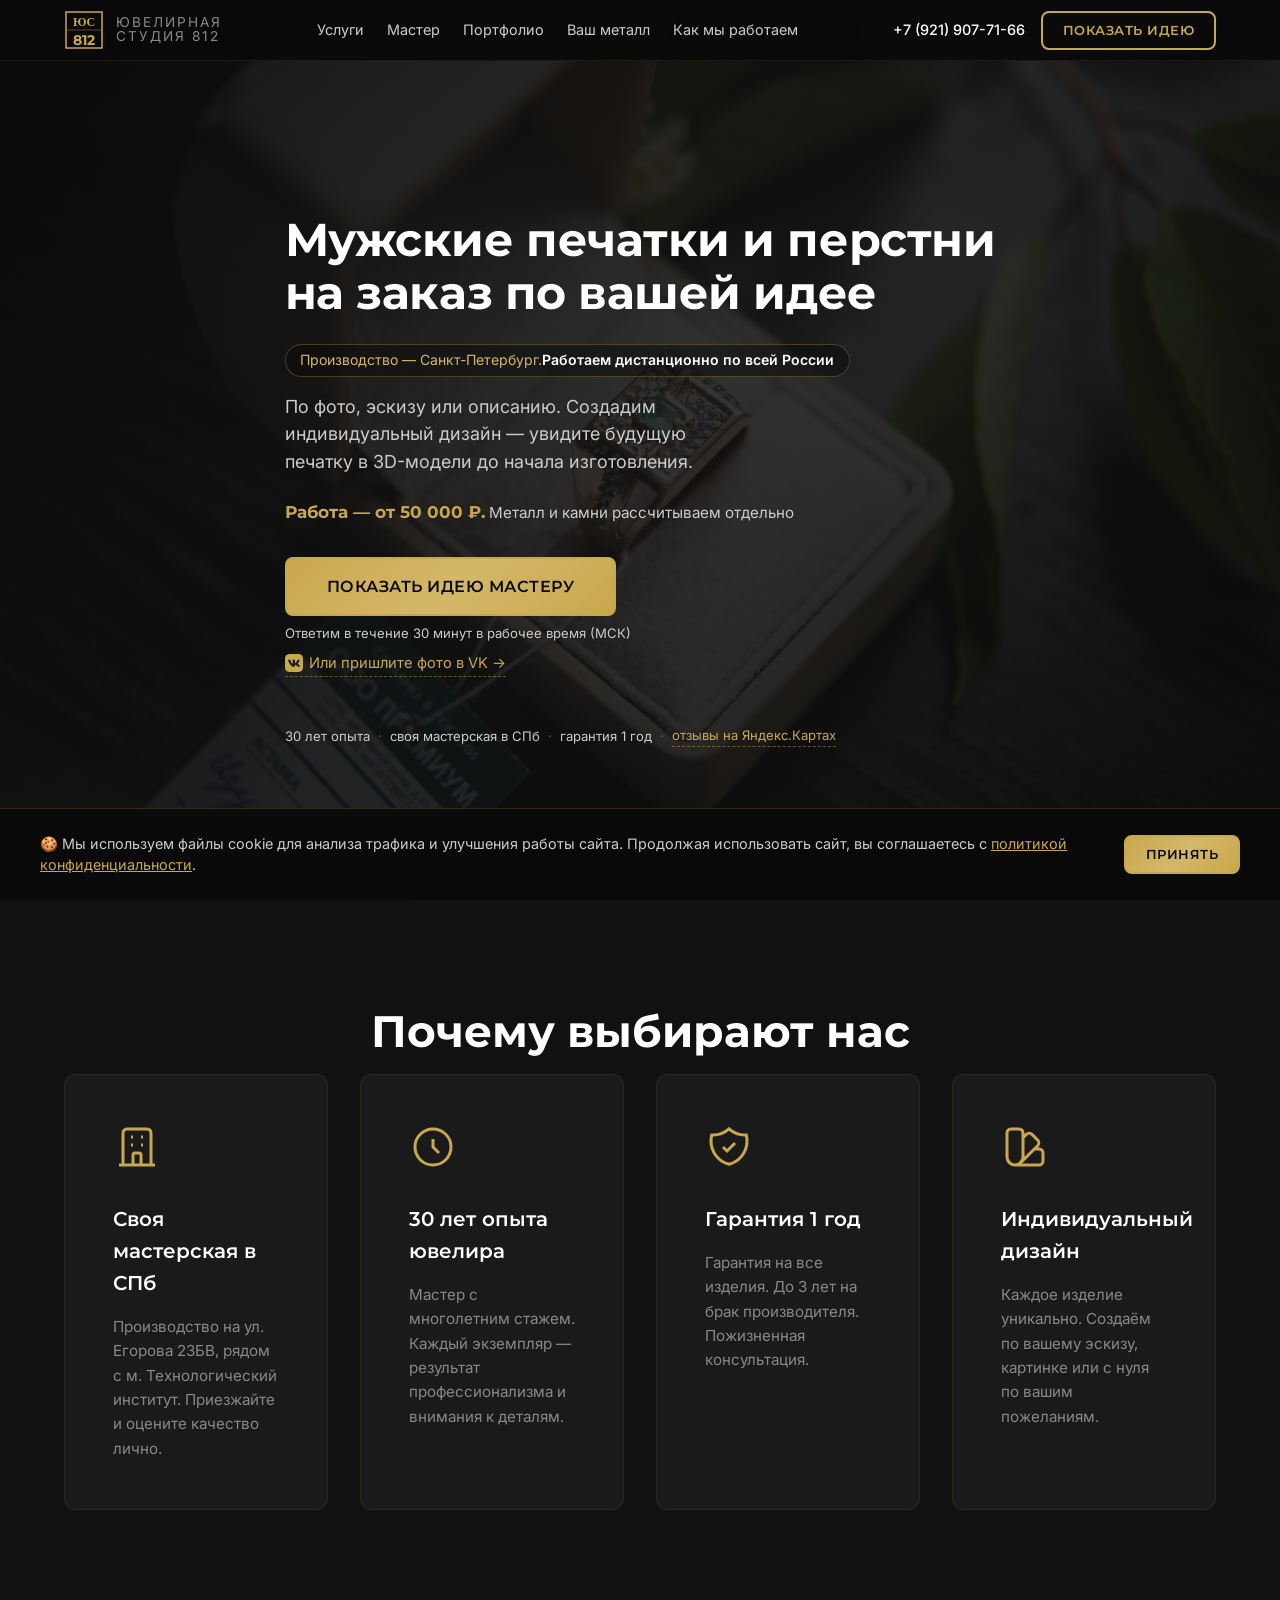
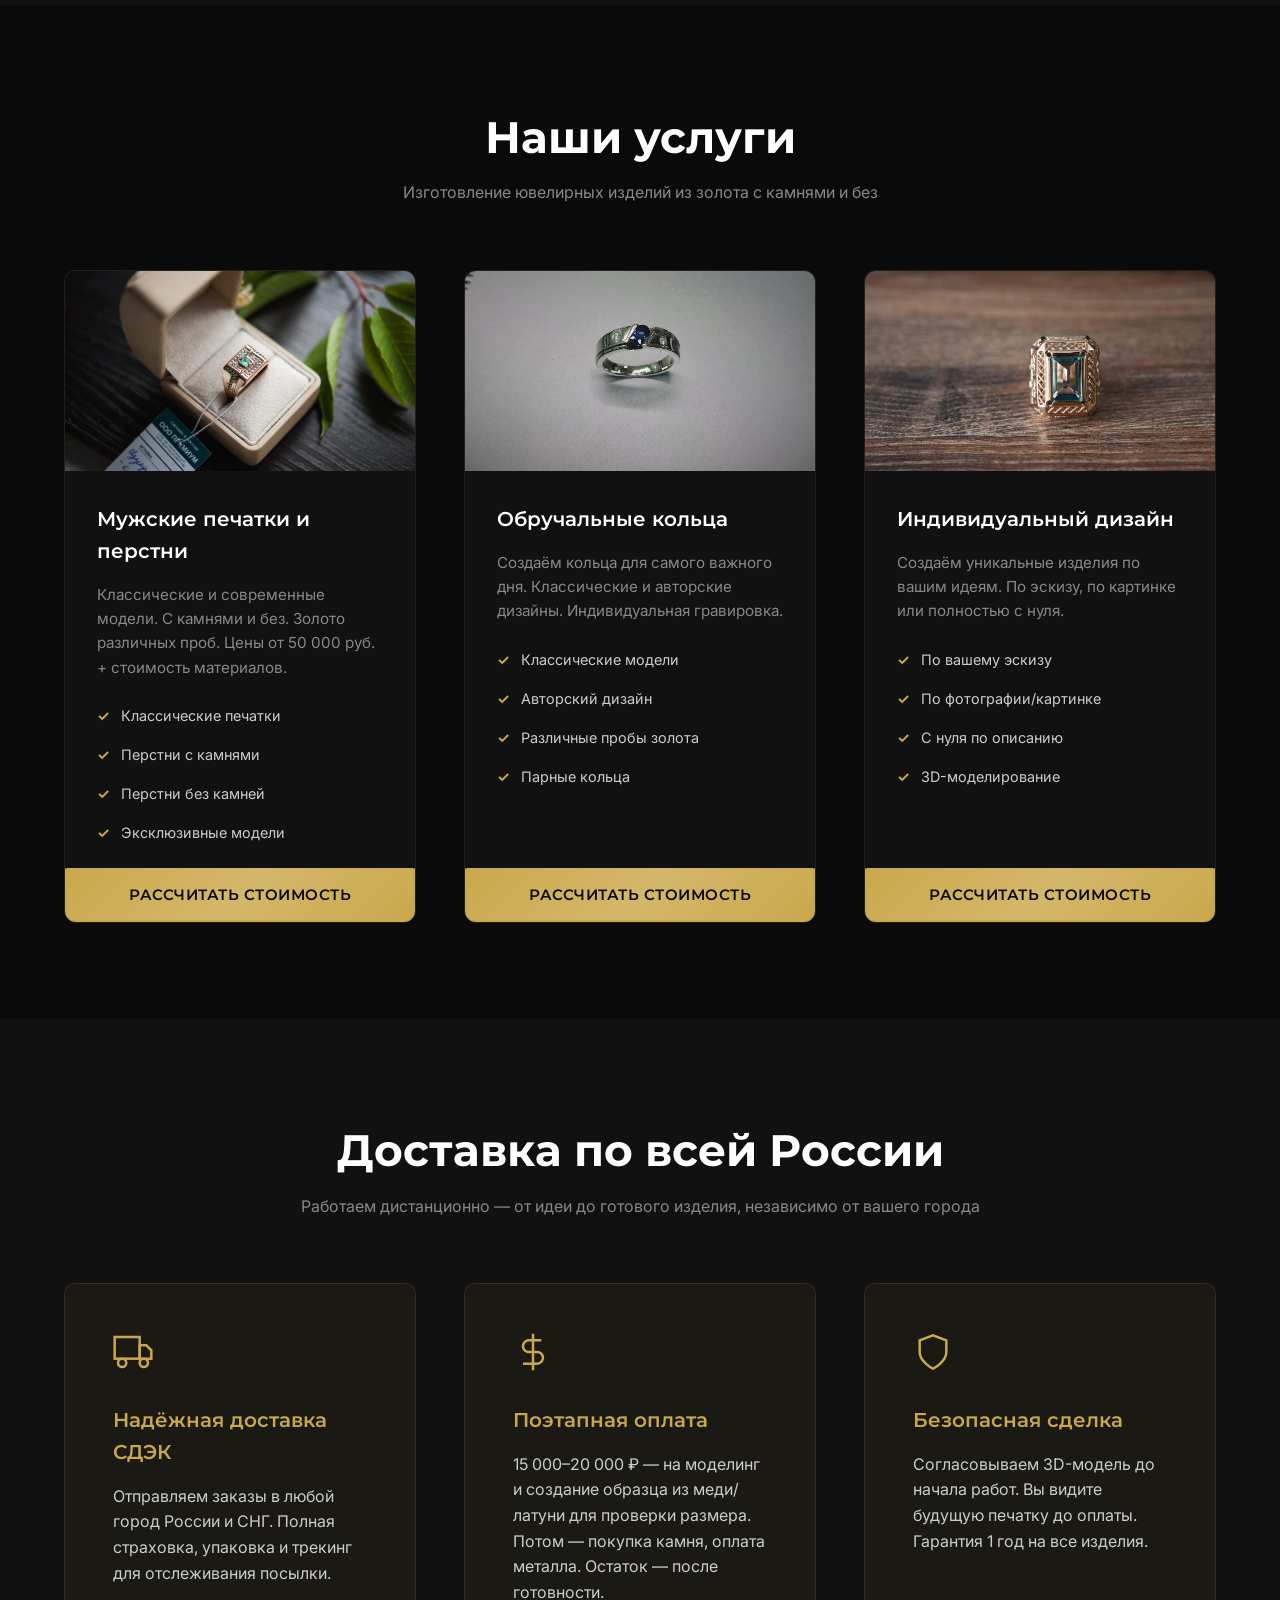
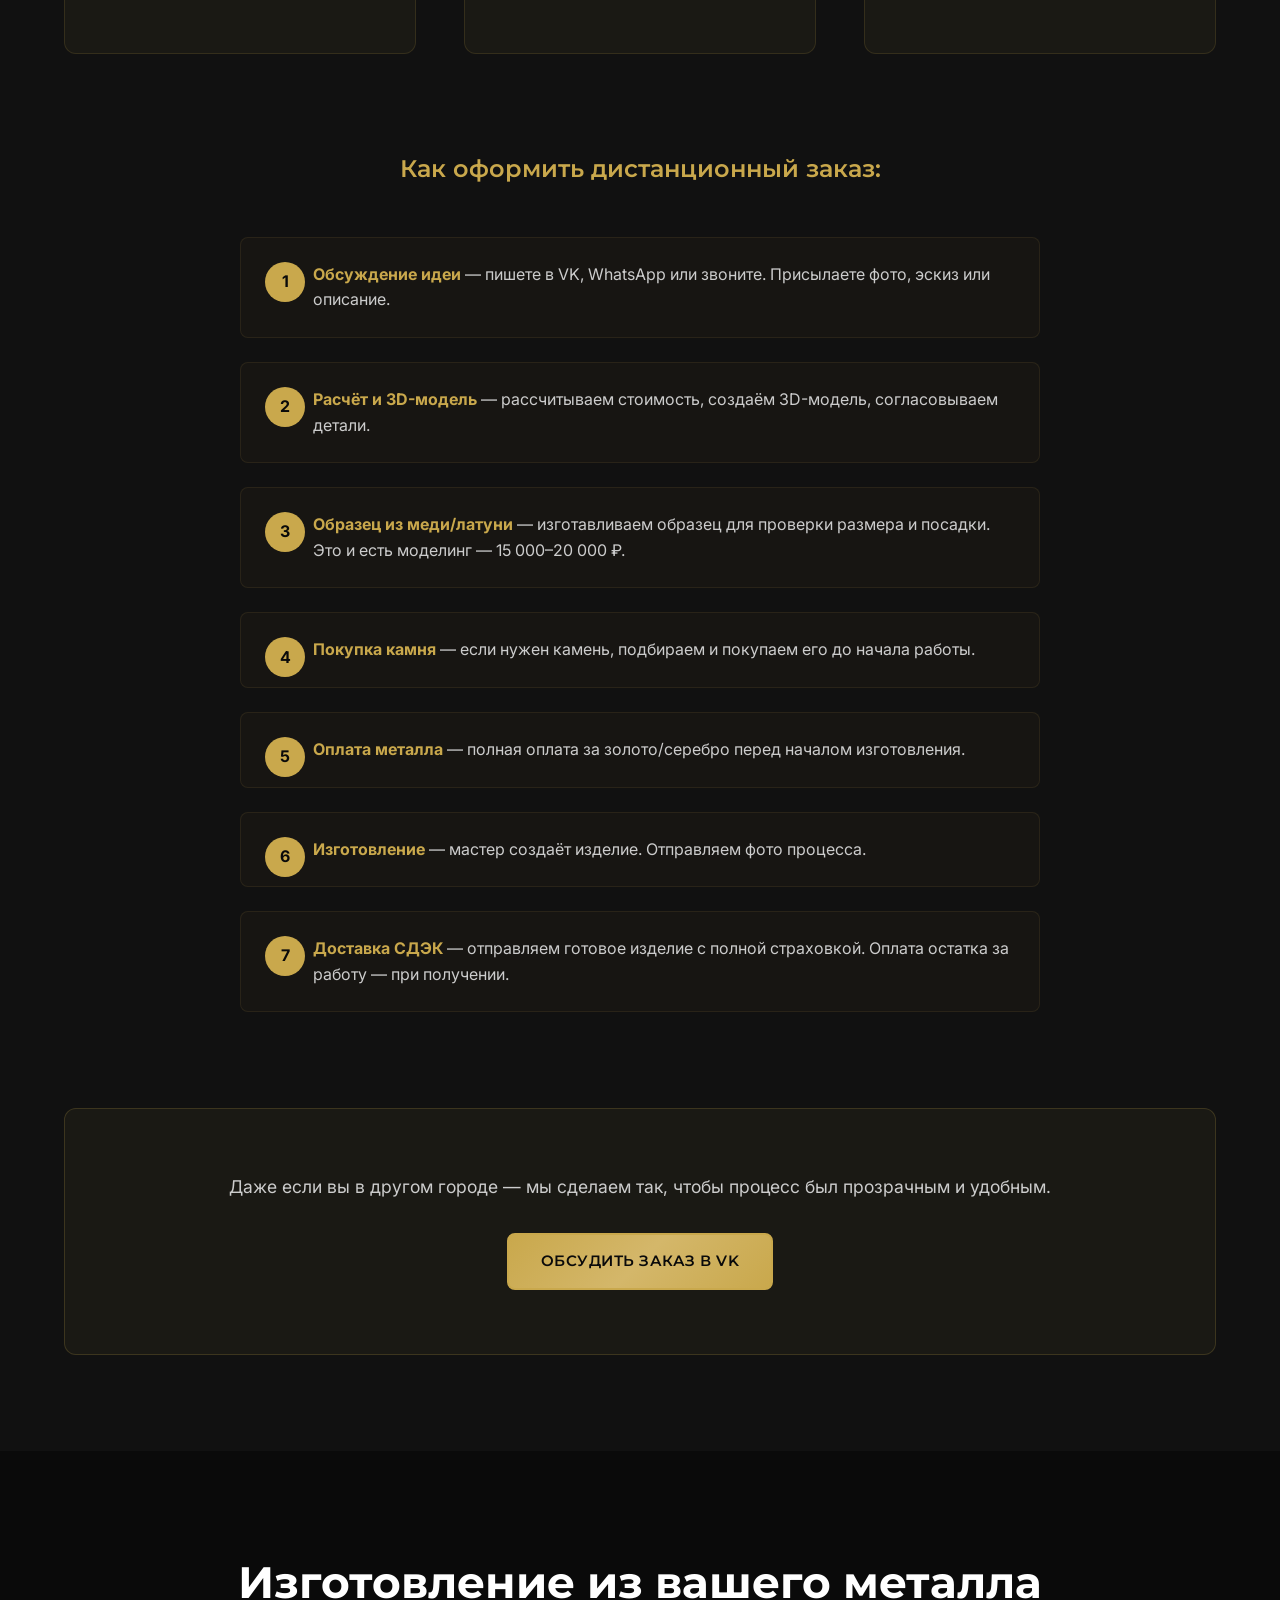
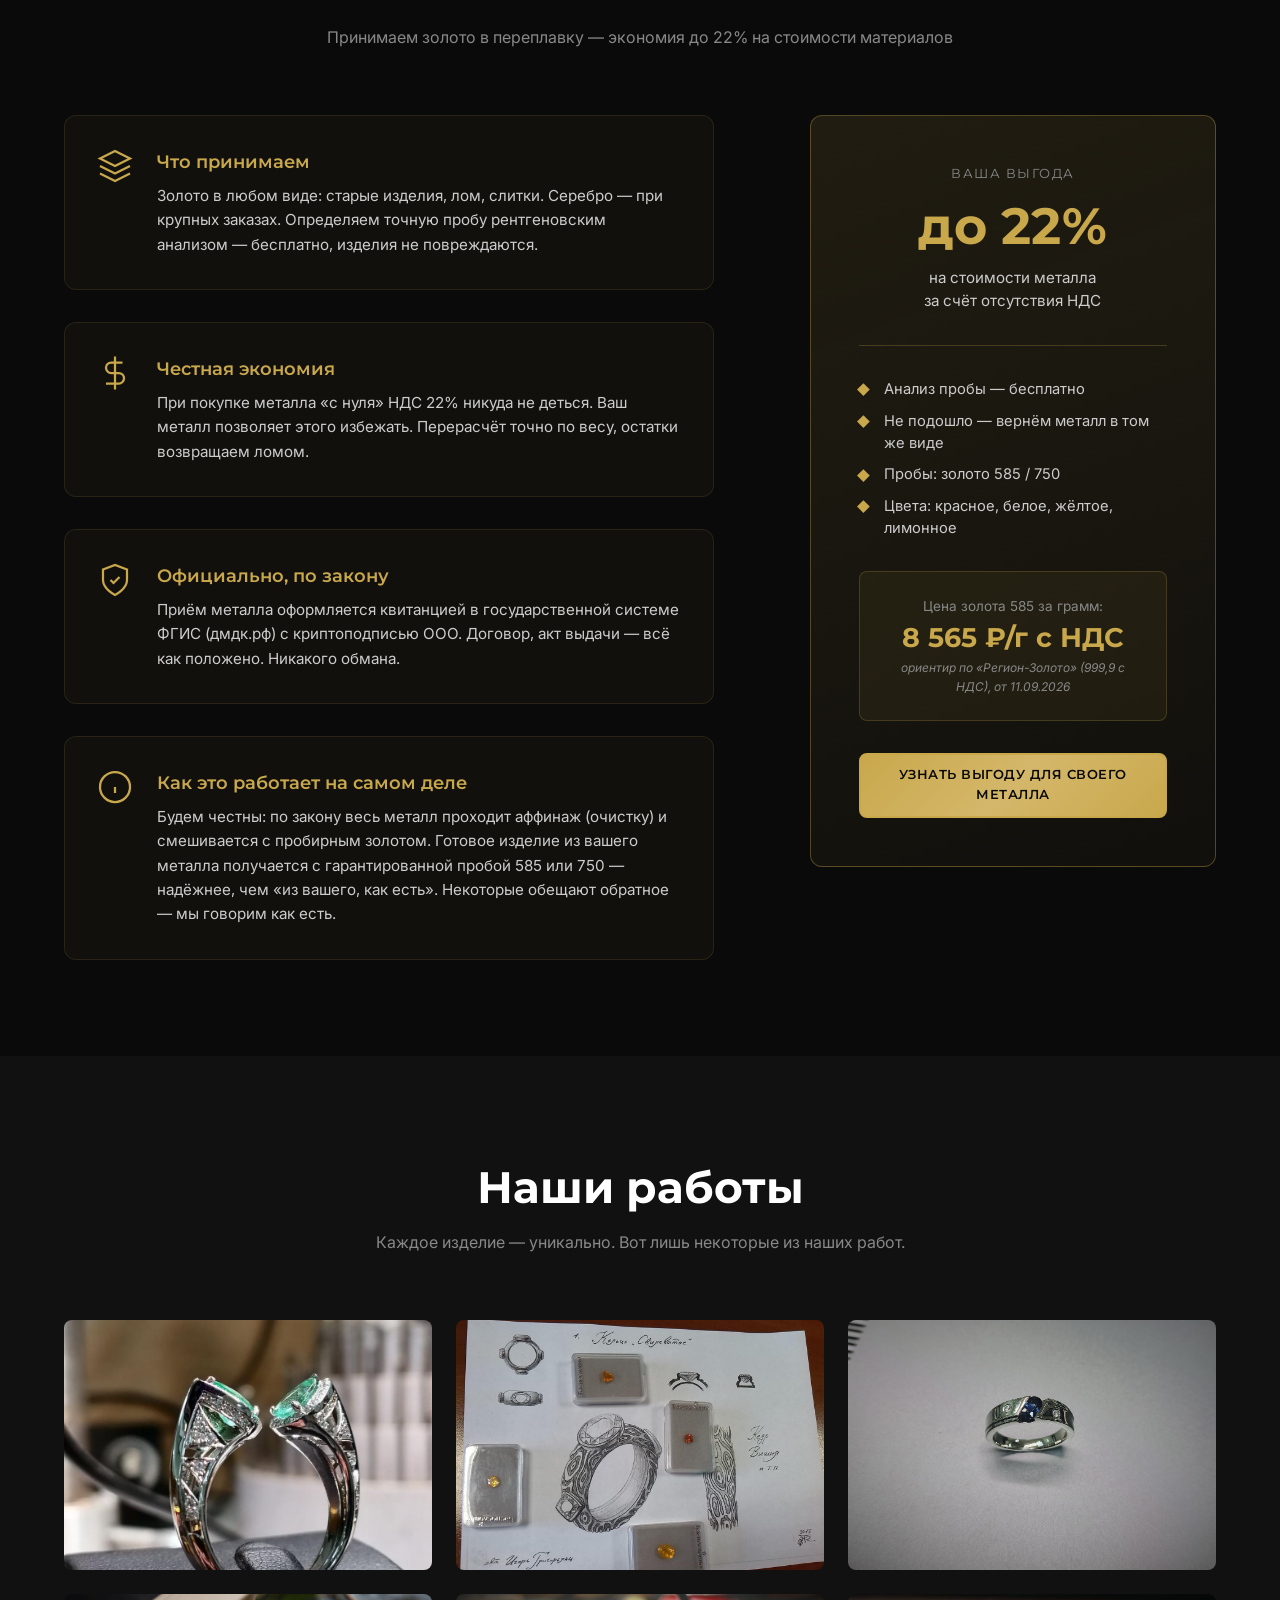
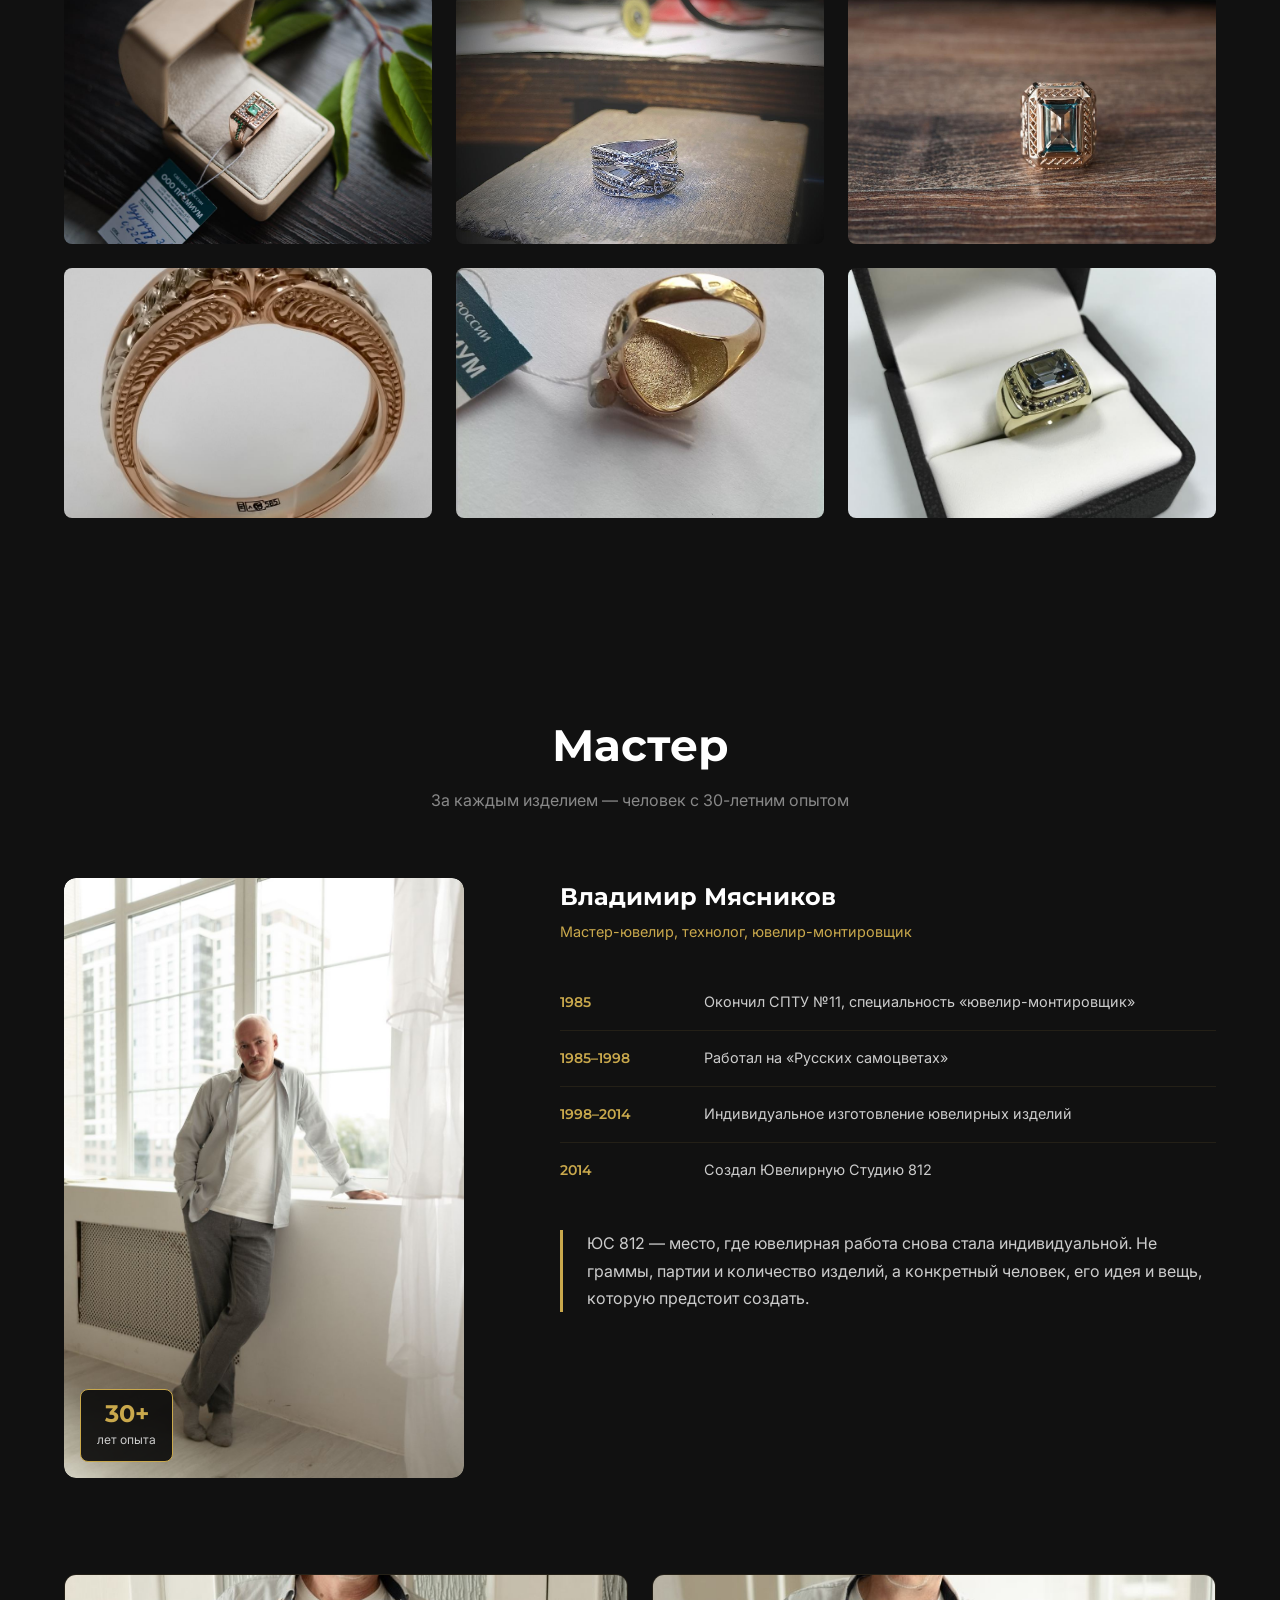
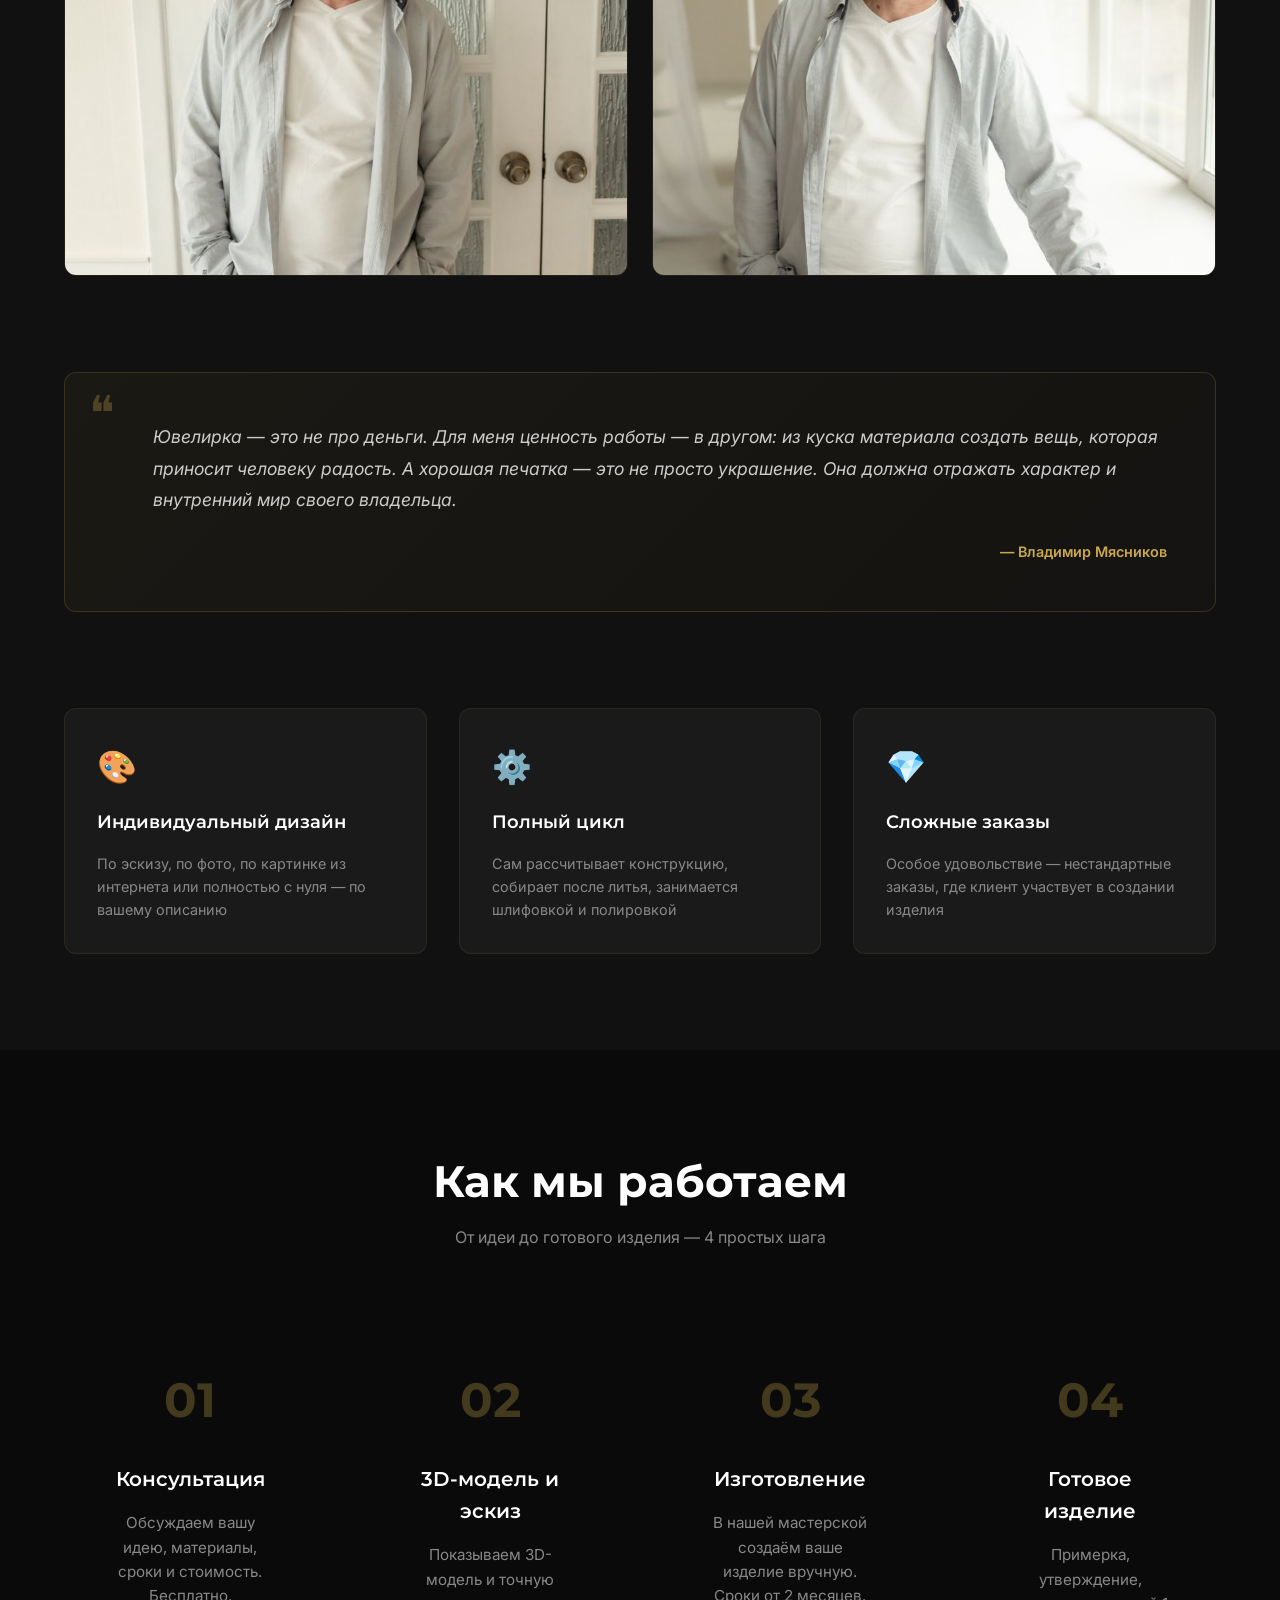
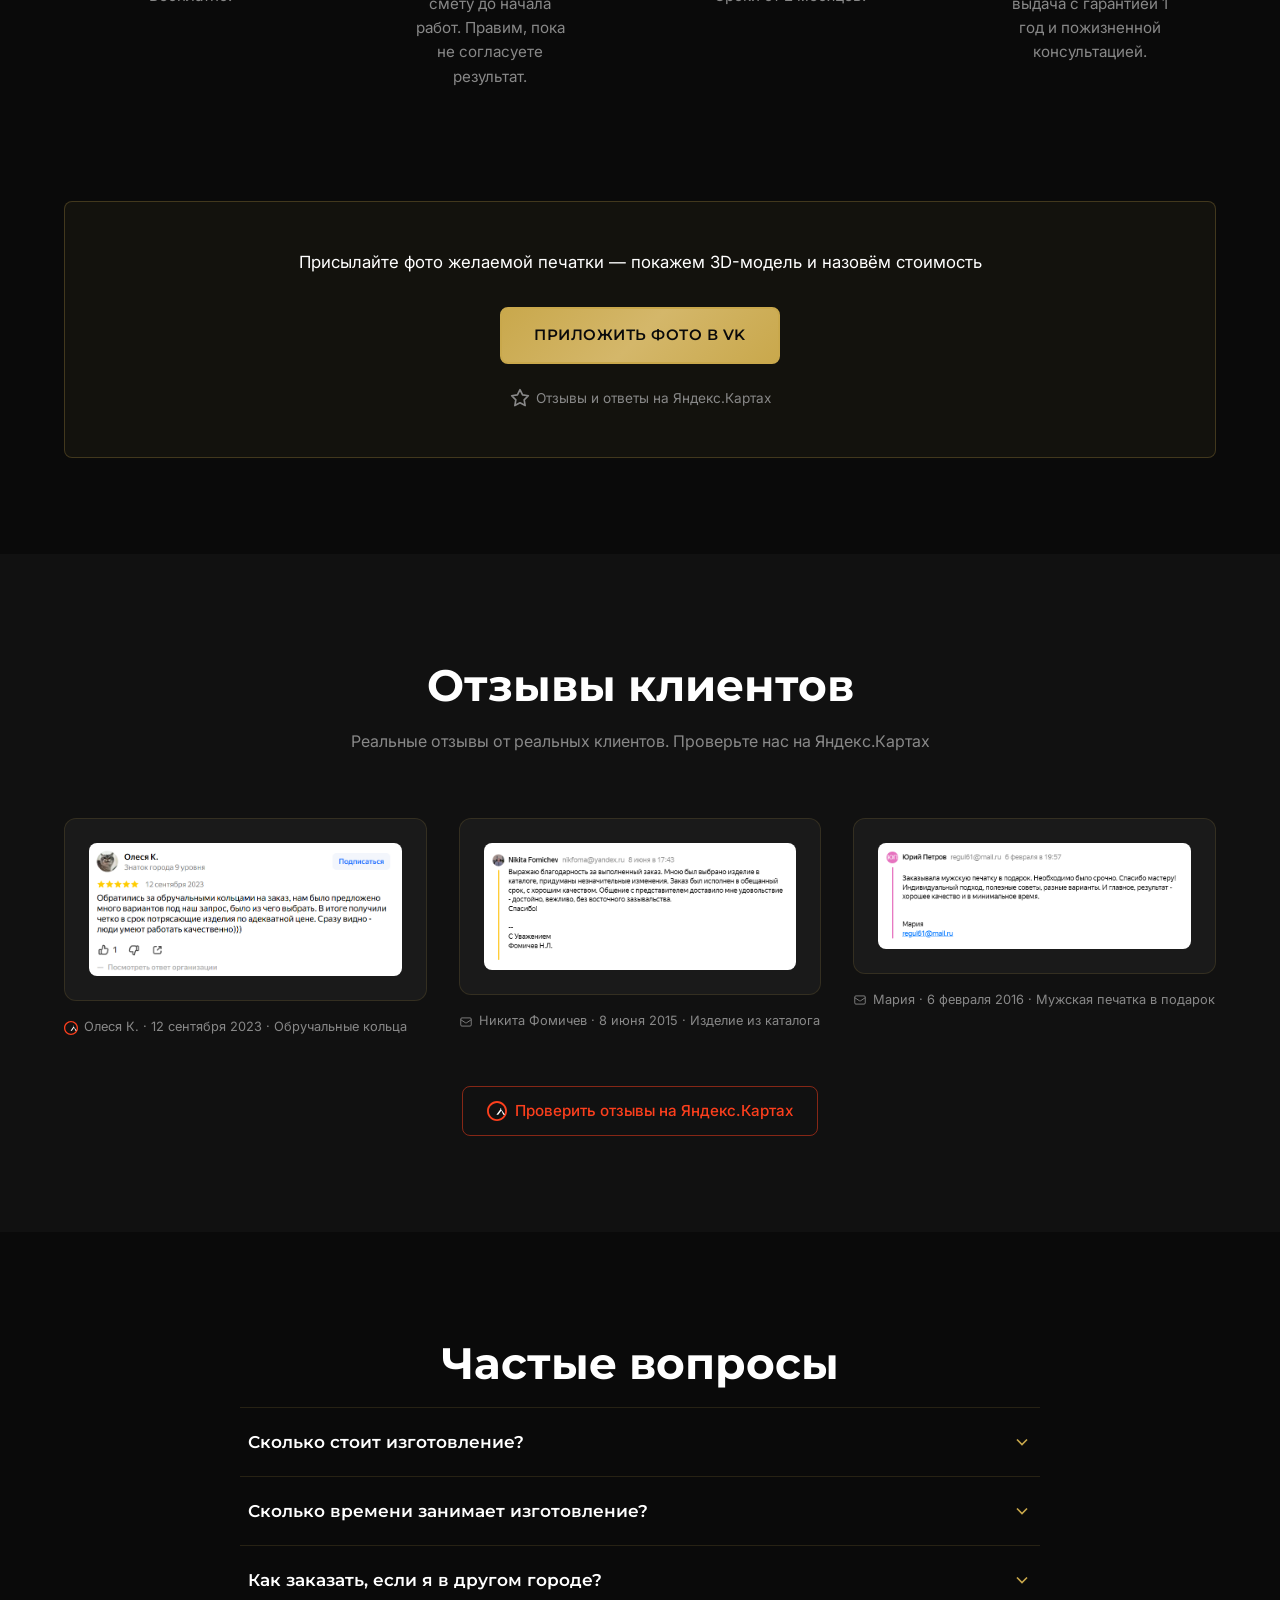
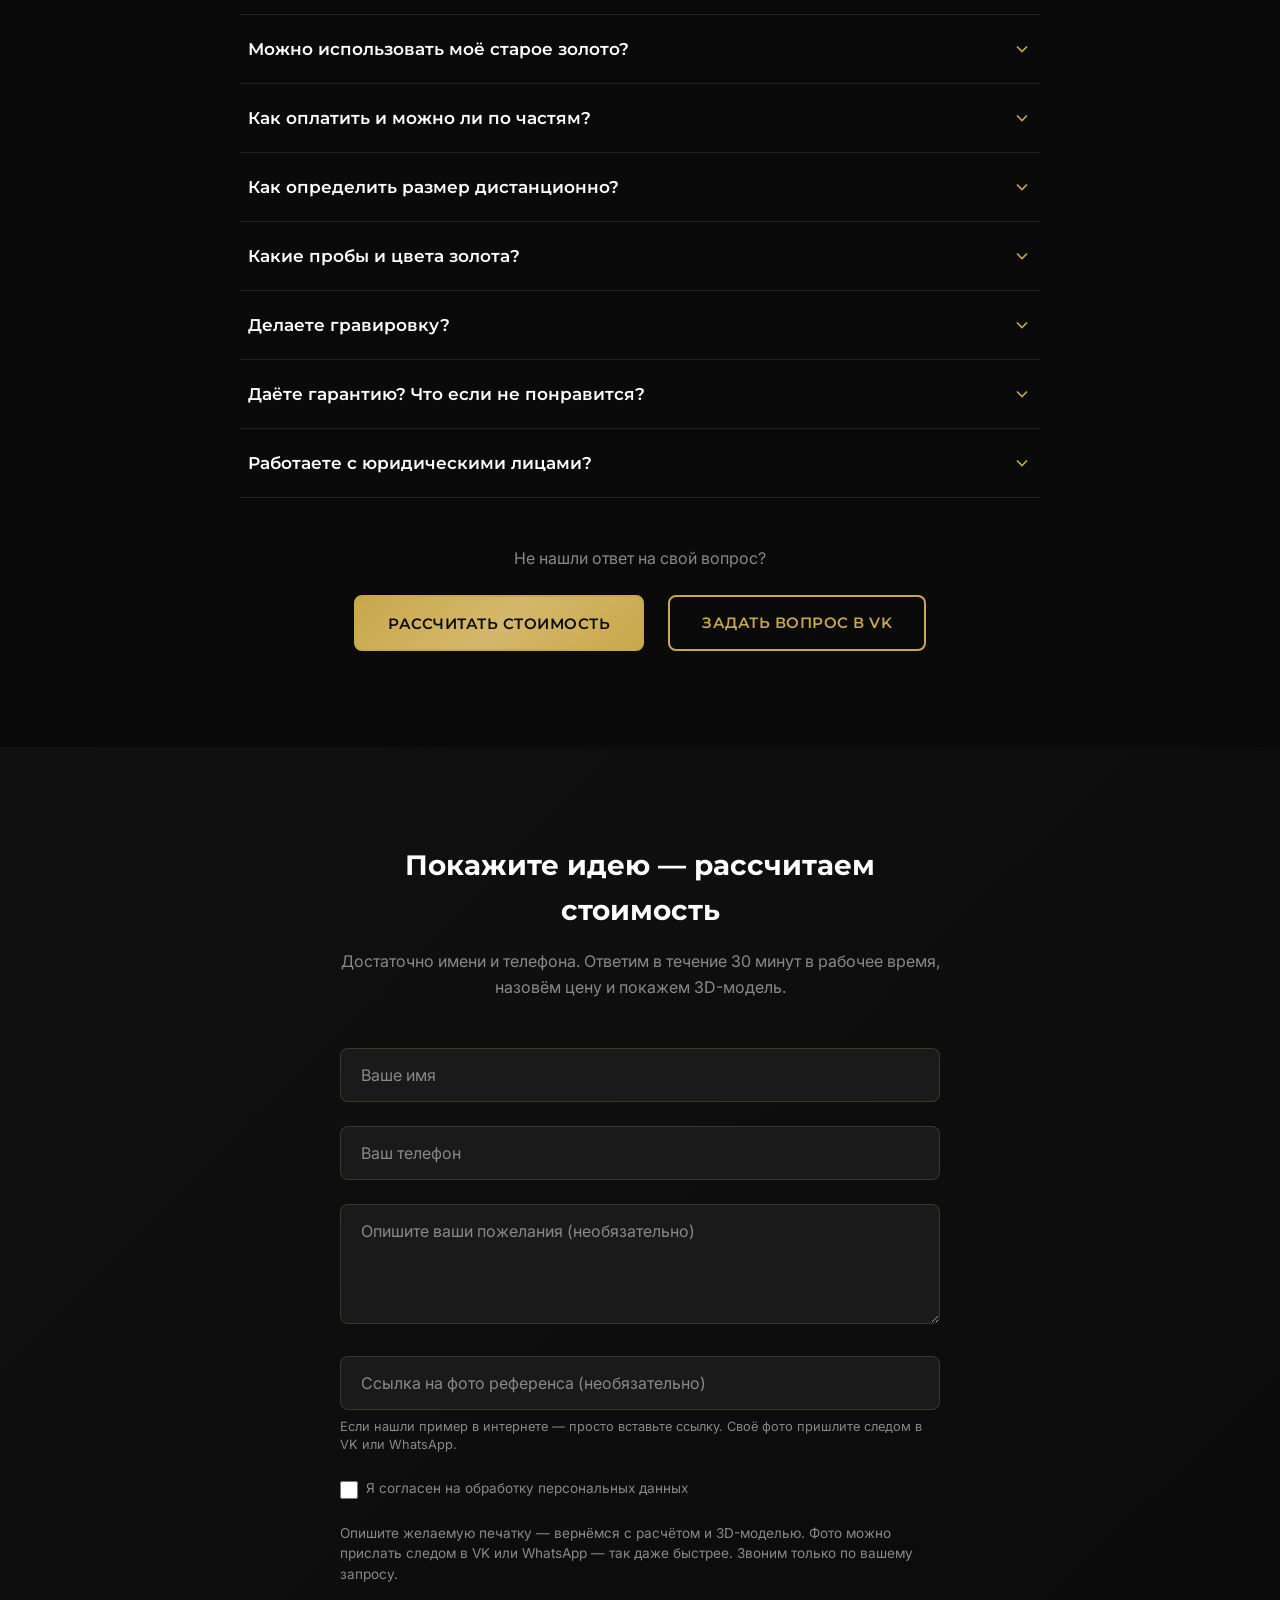
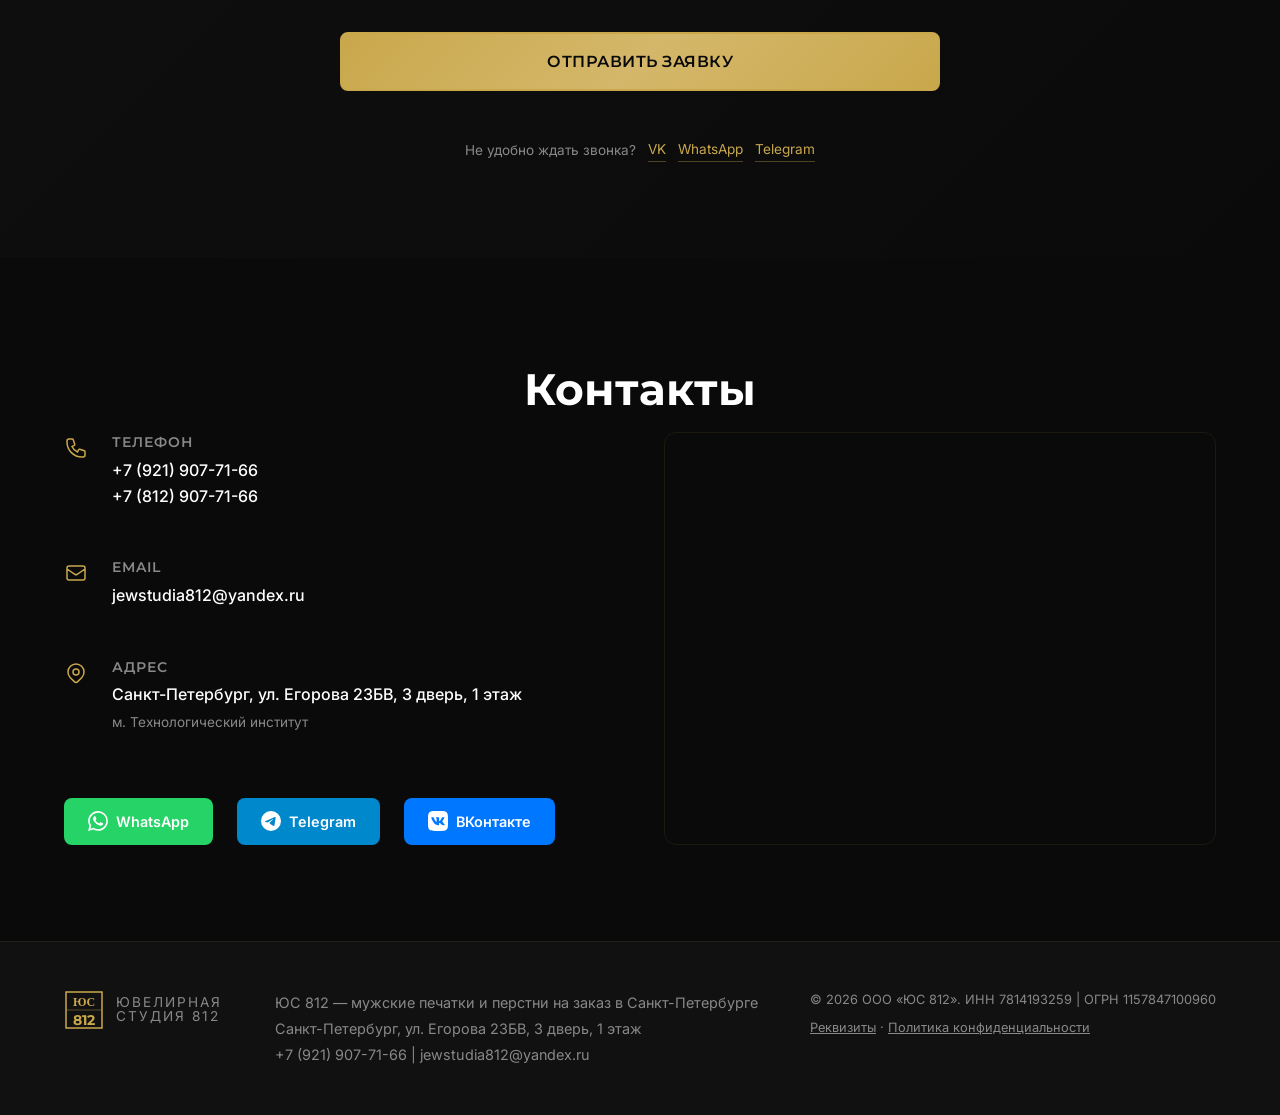
==== commit 9766f042: "fix: clickable logo, real company details and male signet OG image (pre-launch P0/P1)" ====
--- a/index.html
+++ b/index.html
@@ -11,7 +11,7 @@
     <meta property="og:title" content="Мужские печатки и перстни на заказ по фото и эскизу | ЮС 812">
     <meta property="og:description" content="Своя мастерская в Санкт-Петербурге. Опыт ювелира 30 лет, 1000+ изделий, 3D-модель до изготовления. Работаем дистанционно — доставка по всей России.">
     <meta property="og:type" content="website">
-    <meta property="og:image" content="https://us812.ru/assets/images/best-1.jpg">
+    <meta property="og:image" content="https://us812.ru/assets/images/og-pechatka.jpg">
     <link rel="icon" type="image/svg+xml" href="data:image/svg+xml,%3Csvg xmlns='http://www.w3.org/2000/svg' viewBox='0 0 100 100'%3E%3Crect x='5' y='5' width='90' height='90' rx='12' fill='%230a0a0a' stroke='%23c9a84c' stroke-width='4'/%3E%3Ctext x='50' y='42' text-anchor='middle' fill='%23c9a84c' font-family='serif' font-size='22' font-weight='bold'%3EЮC%3C/text%3E%3Ctext x='50' y='78' text-anchor='middle' fill='%23c9a84c' font-family='sans-serif' font-size='32' font-weight='bold'%3E812%3C/text%3E%3C/svg%3E">
     <link rel="icon" type="image/png" href="[data-uri]">
     <title>Мужские печатки на заказ по фото и эскизу | ЮС 812, доставка по России</title>
@@ -48,7 +48,7 @@
         "@type": "PostalAddress",
         "streetAddress": "ул. Егорова 23БВ, 3 дверь, 1 этаж",
         "addressLocality": "Санкт-Петербург",
-        "postalCode": "197110",
+        "postalCode": "190005",
         "addressCountry": "RU"
       },
       "geo": {
@@ -70,7 +70,9 @@
     <header class="header" id="header">
         <div class="container">
             <div class="header__inner">
-                <div class="header__logo">
+                <!-- Логотип — ссылка в начало страницы. Фрагмент #top обрабатывается
+                     браузером нативно (скролл наверх по спецификации HTML), JS не нужен. -->
+                <a href="#top" class="header__logo" aria-label="Ювелирная Студия 812 — на главную">
                     <svg width="40" height="40" viewBox="0 0 40 40" fill="none" xmlns="http://www.w3.org/2000/svg">
                         <rect x="2" y="2" width="36" height="36" stroke="#c9a84c" stroke-width="1.5" fill="none"/>
                         <line x1="2" y1="20" x2="38" y2="20" stroke="#c9a84c" stroke-width="0.8" opacity="0.5"/>
@@ -81,7 +83,7 @@
                         <span>Ювелирная</span>
                         <span>Студия 812</span>
                     </span>
-                </div>
+                </a>
                 <nav class="header__nav" id="nav">
                     <a href="#benefits" class="header__link header__link--secondary">Преимущества</a>
                     <a href="#services" class="header__link">Услуги</a>
@@ -823,7 +825,7 @@
                      <p><a href="tel:+79219077166">+7 (921) 907-71-66</a> | jewstudia812@yandex.ru</p>
                  </div>
                   <div class="footer__legal">
-                      <p>© 2026 ООО "ЮС 812". ИНН 7845678901 | ОГРН 1234567890123</p>
+                      <p>© 2026 ООО «ЮС 812». ИНН 7814193259 | ОГРН 1157847100960</p>
                       <p><a href="requisites.html">Реквизиты</a> · <a href="privacy.html">Политика конфиденциальности</a></p>
                   </div>
              </div>
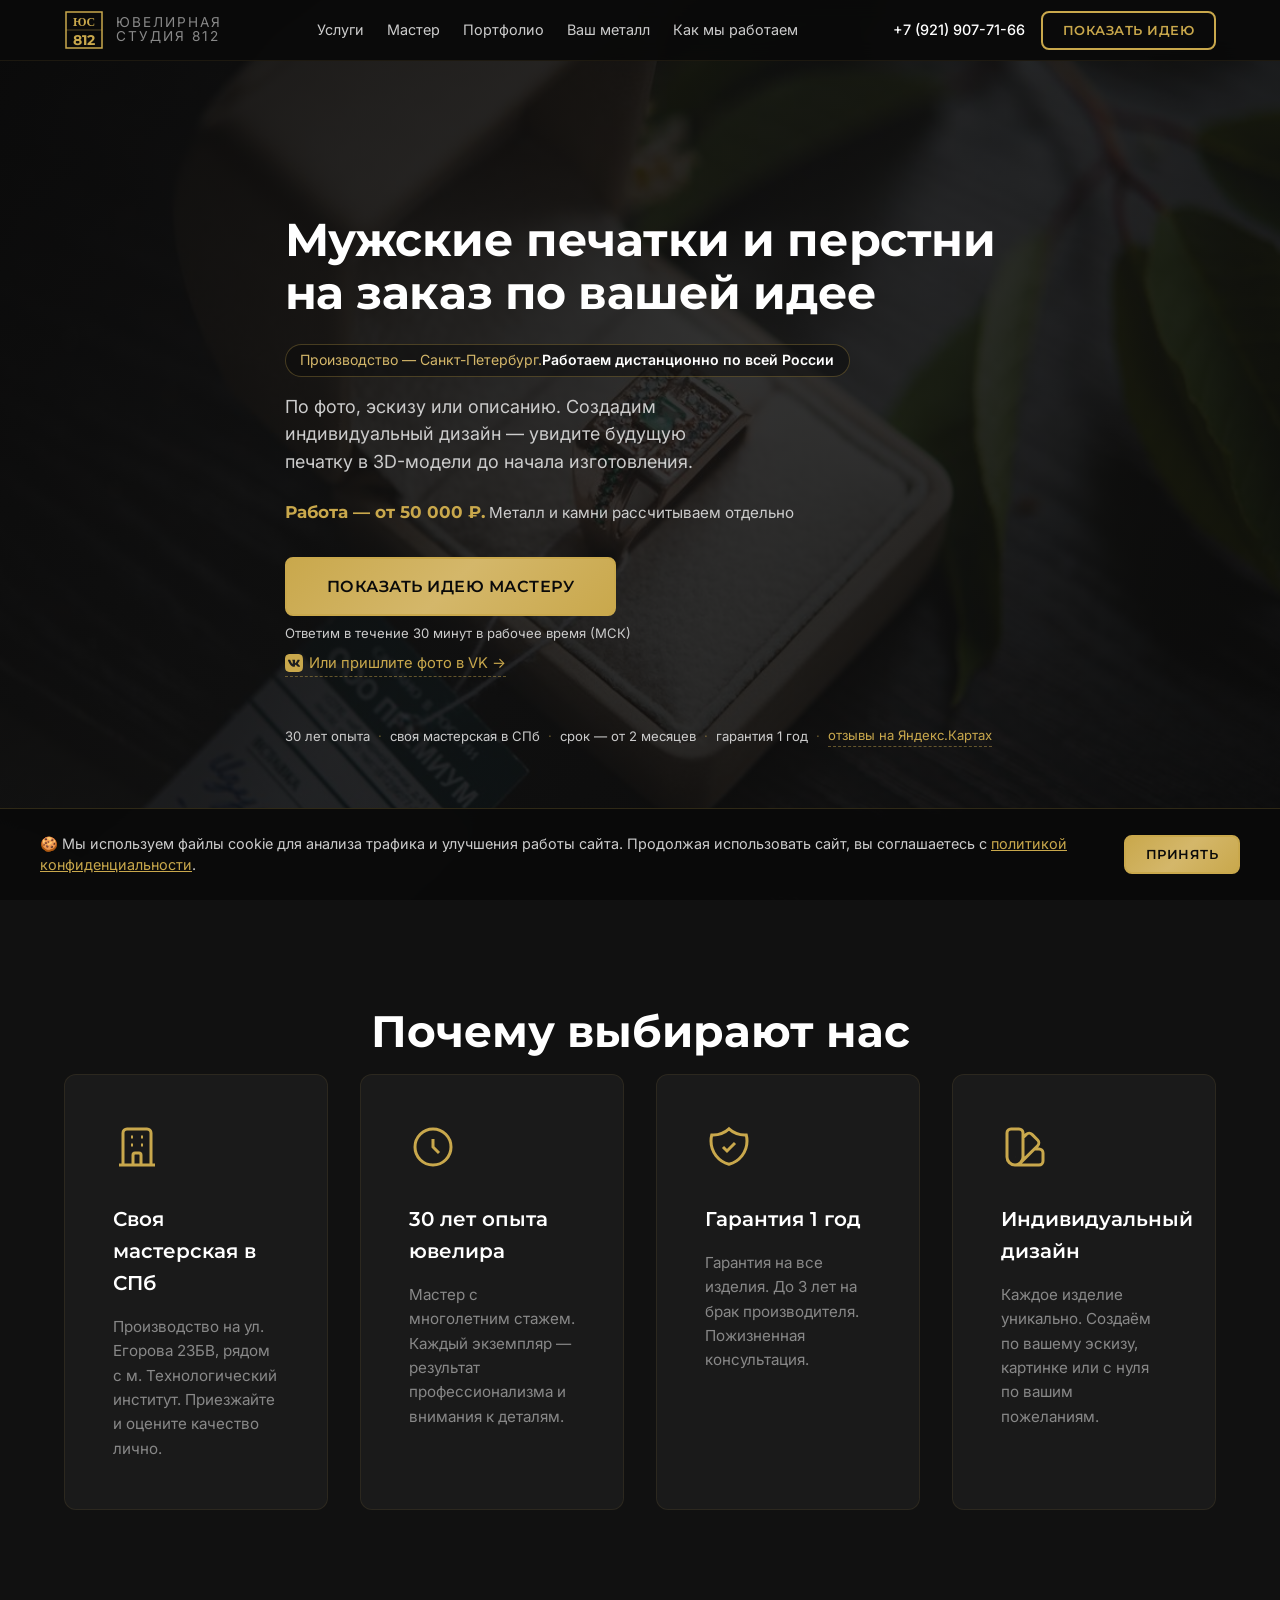
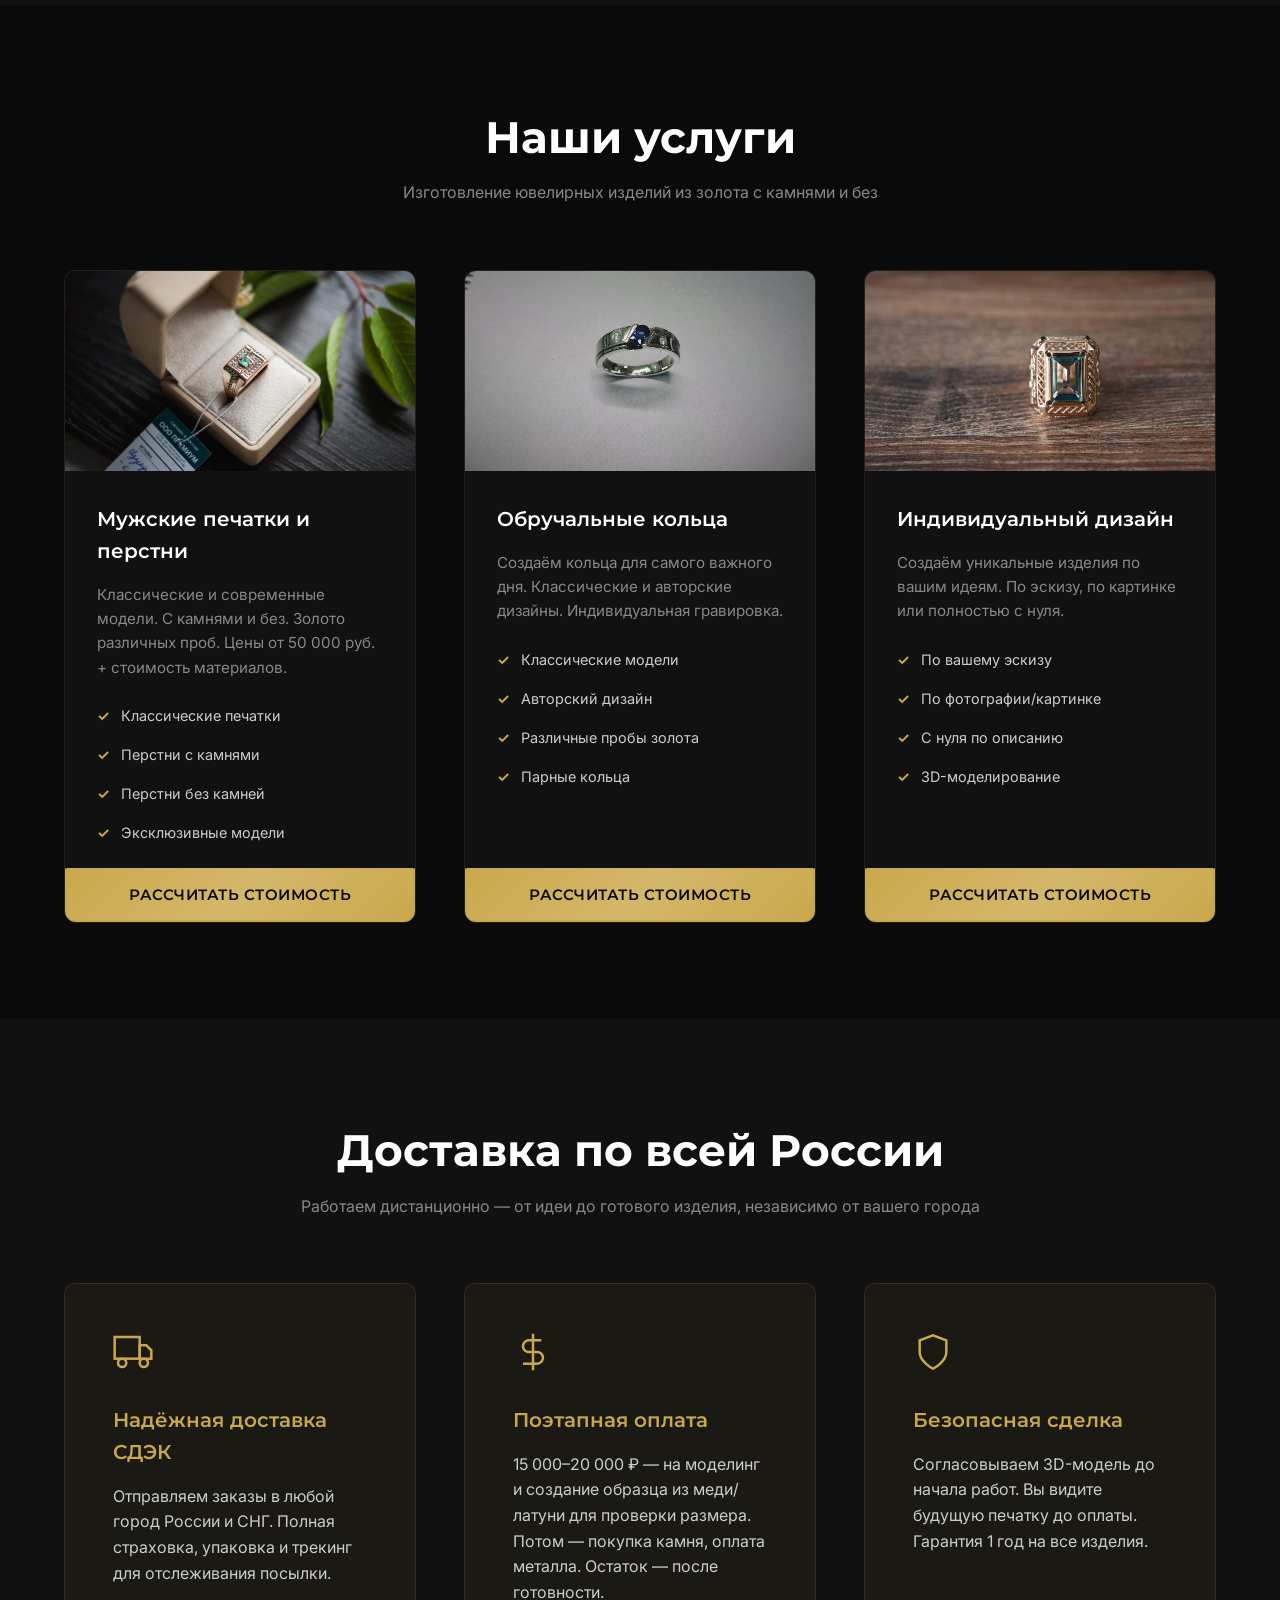
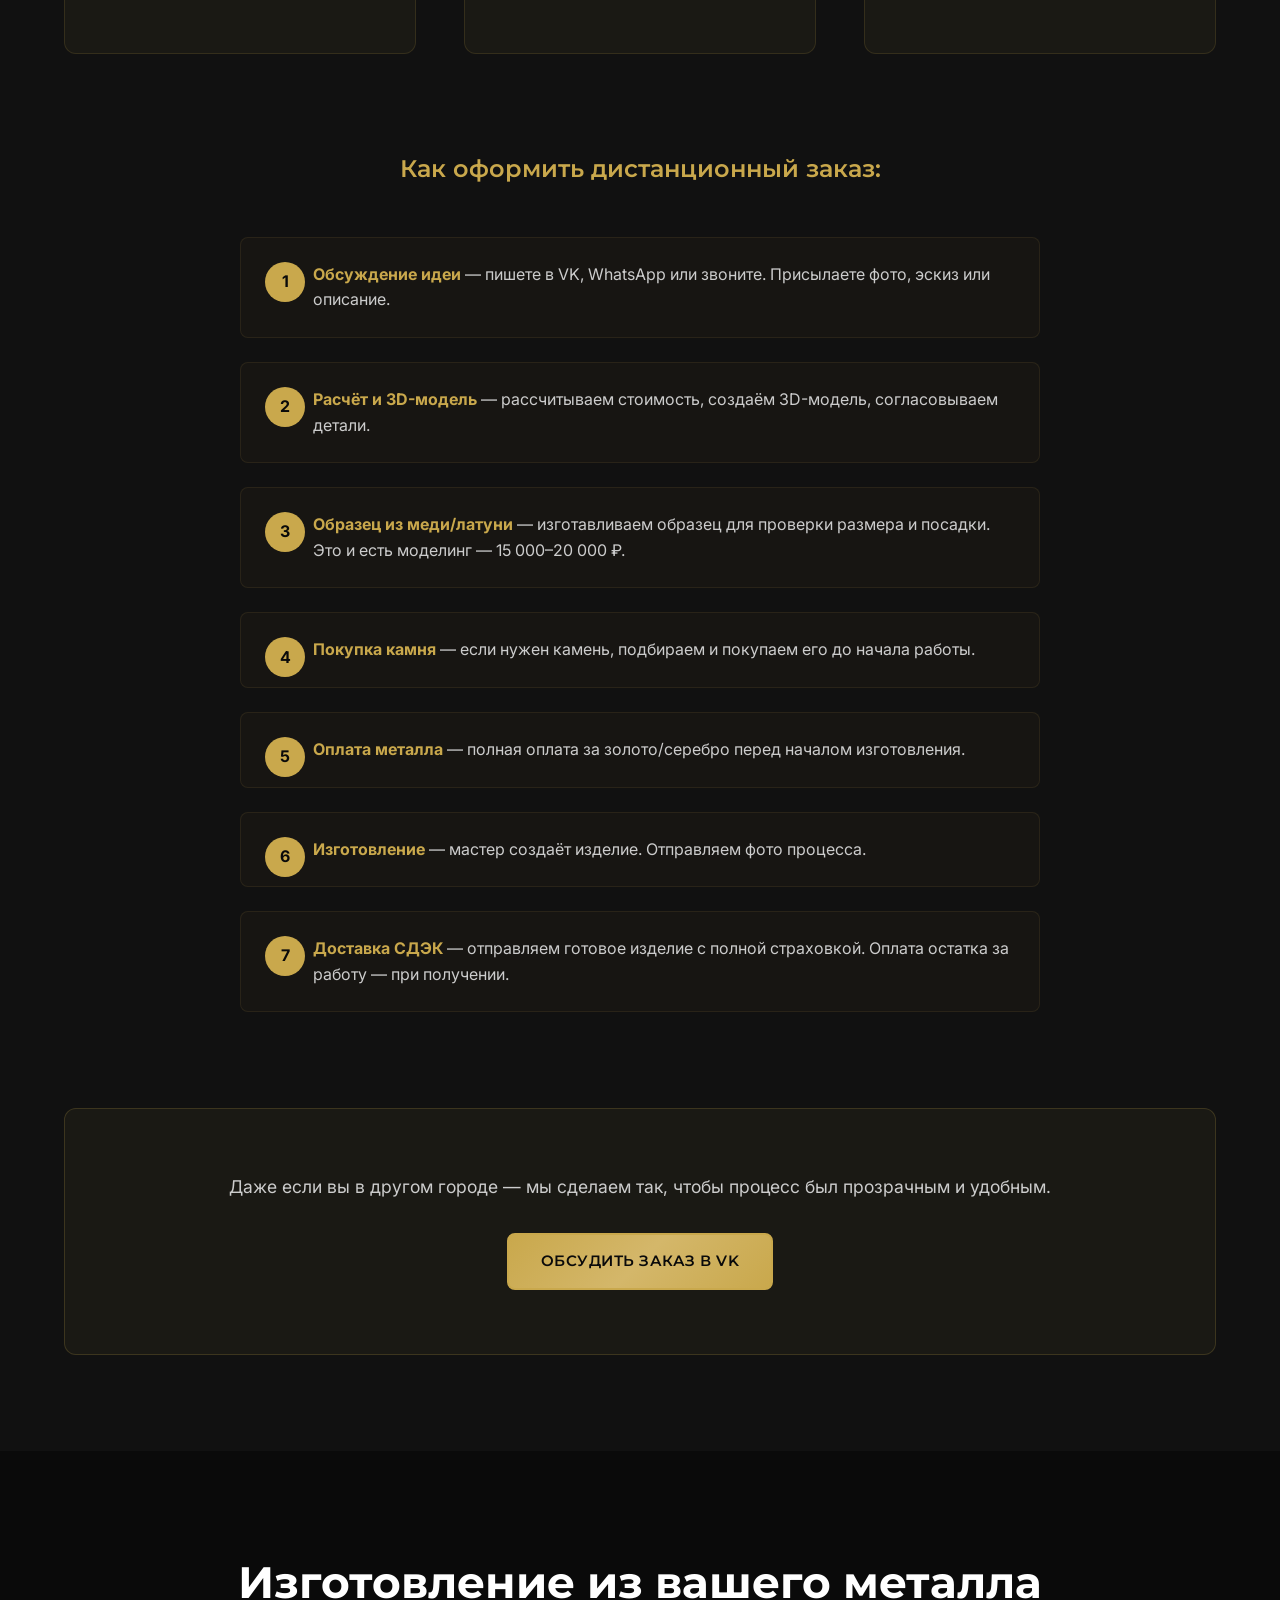
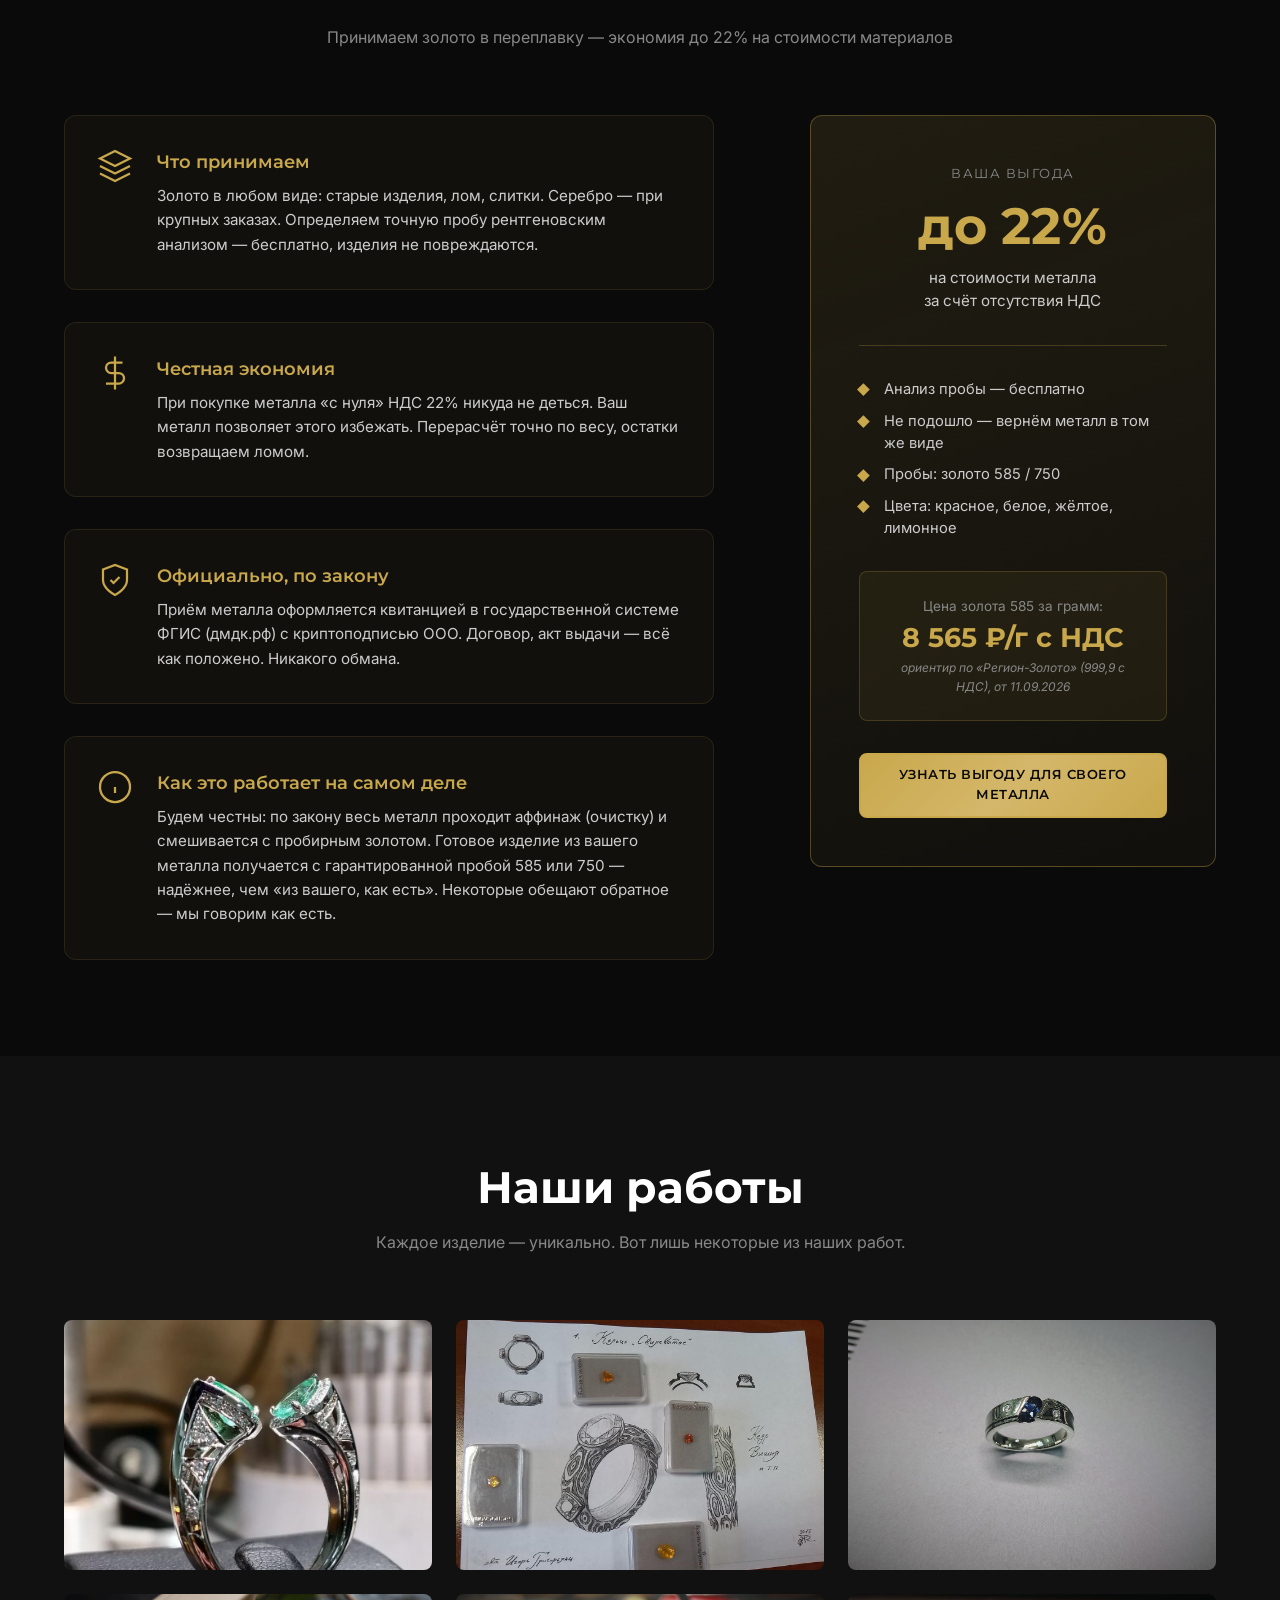
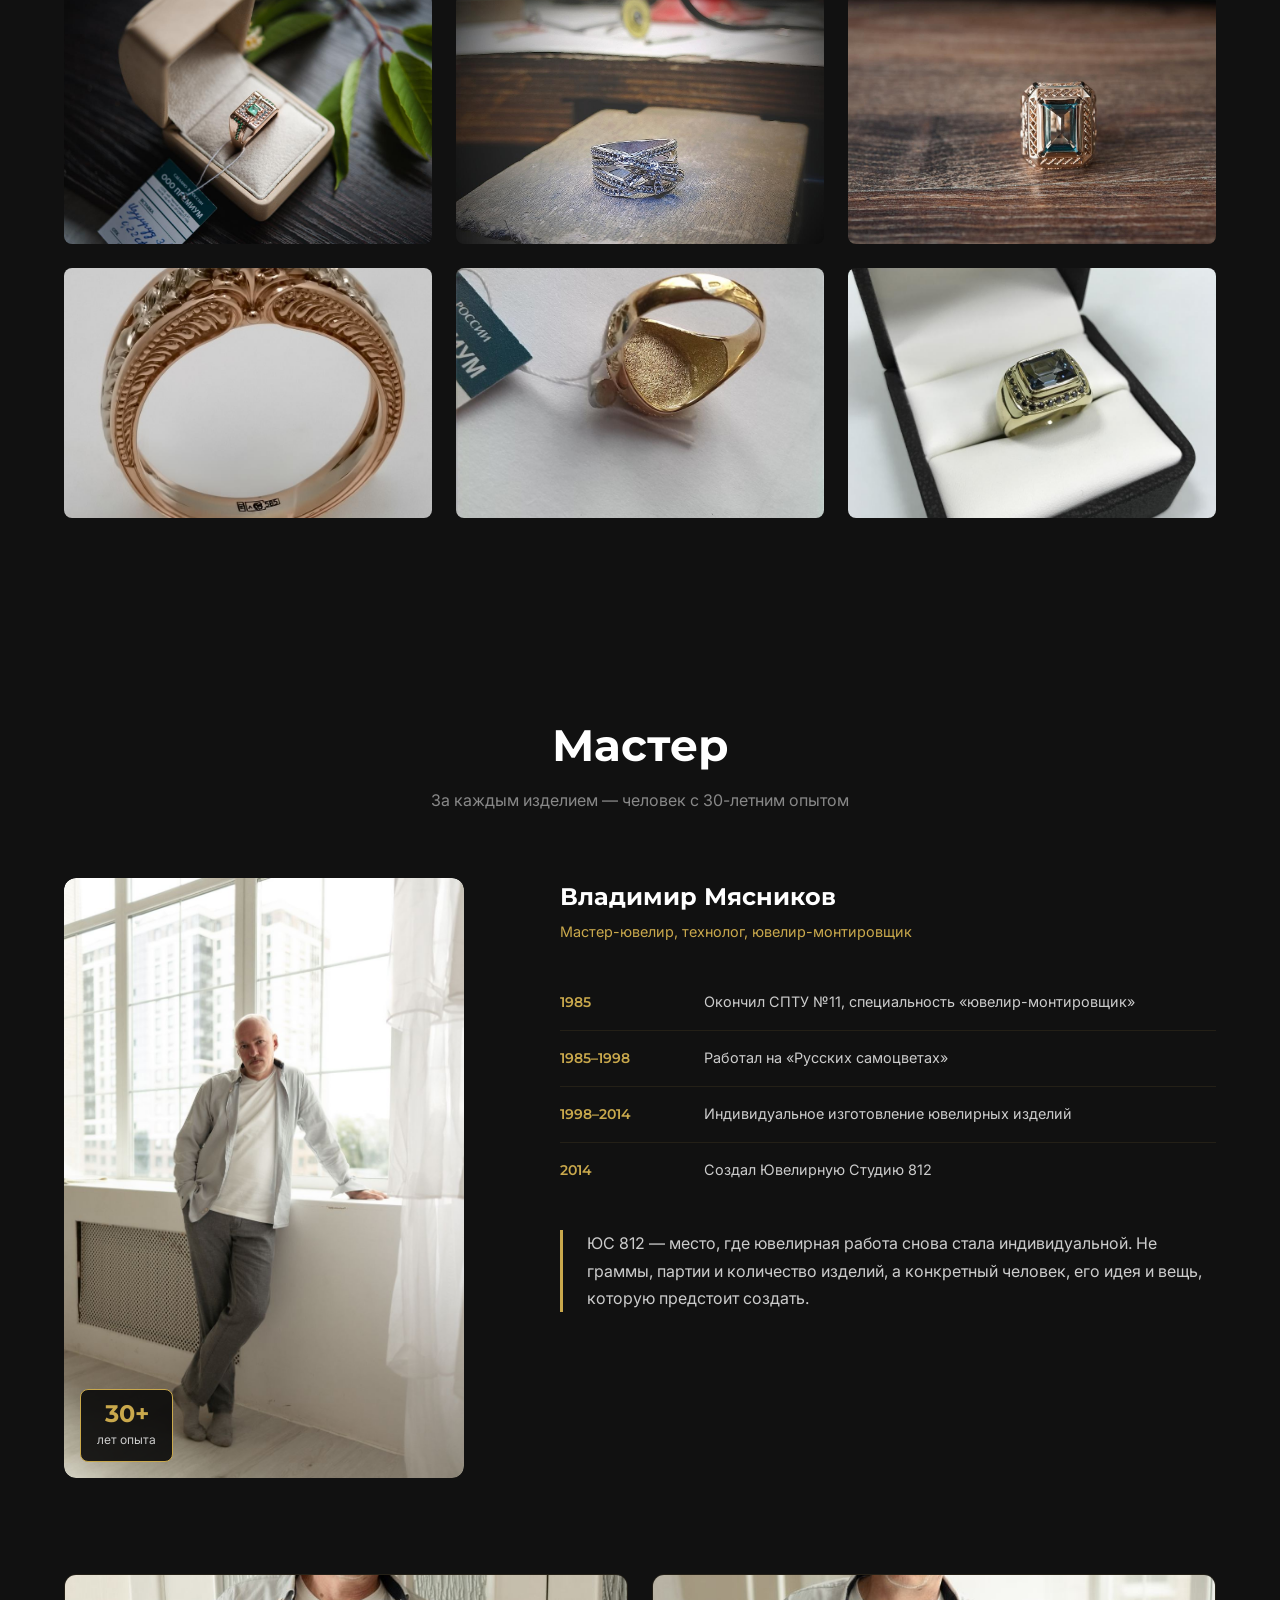
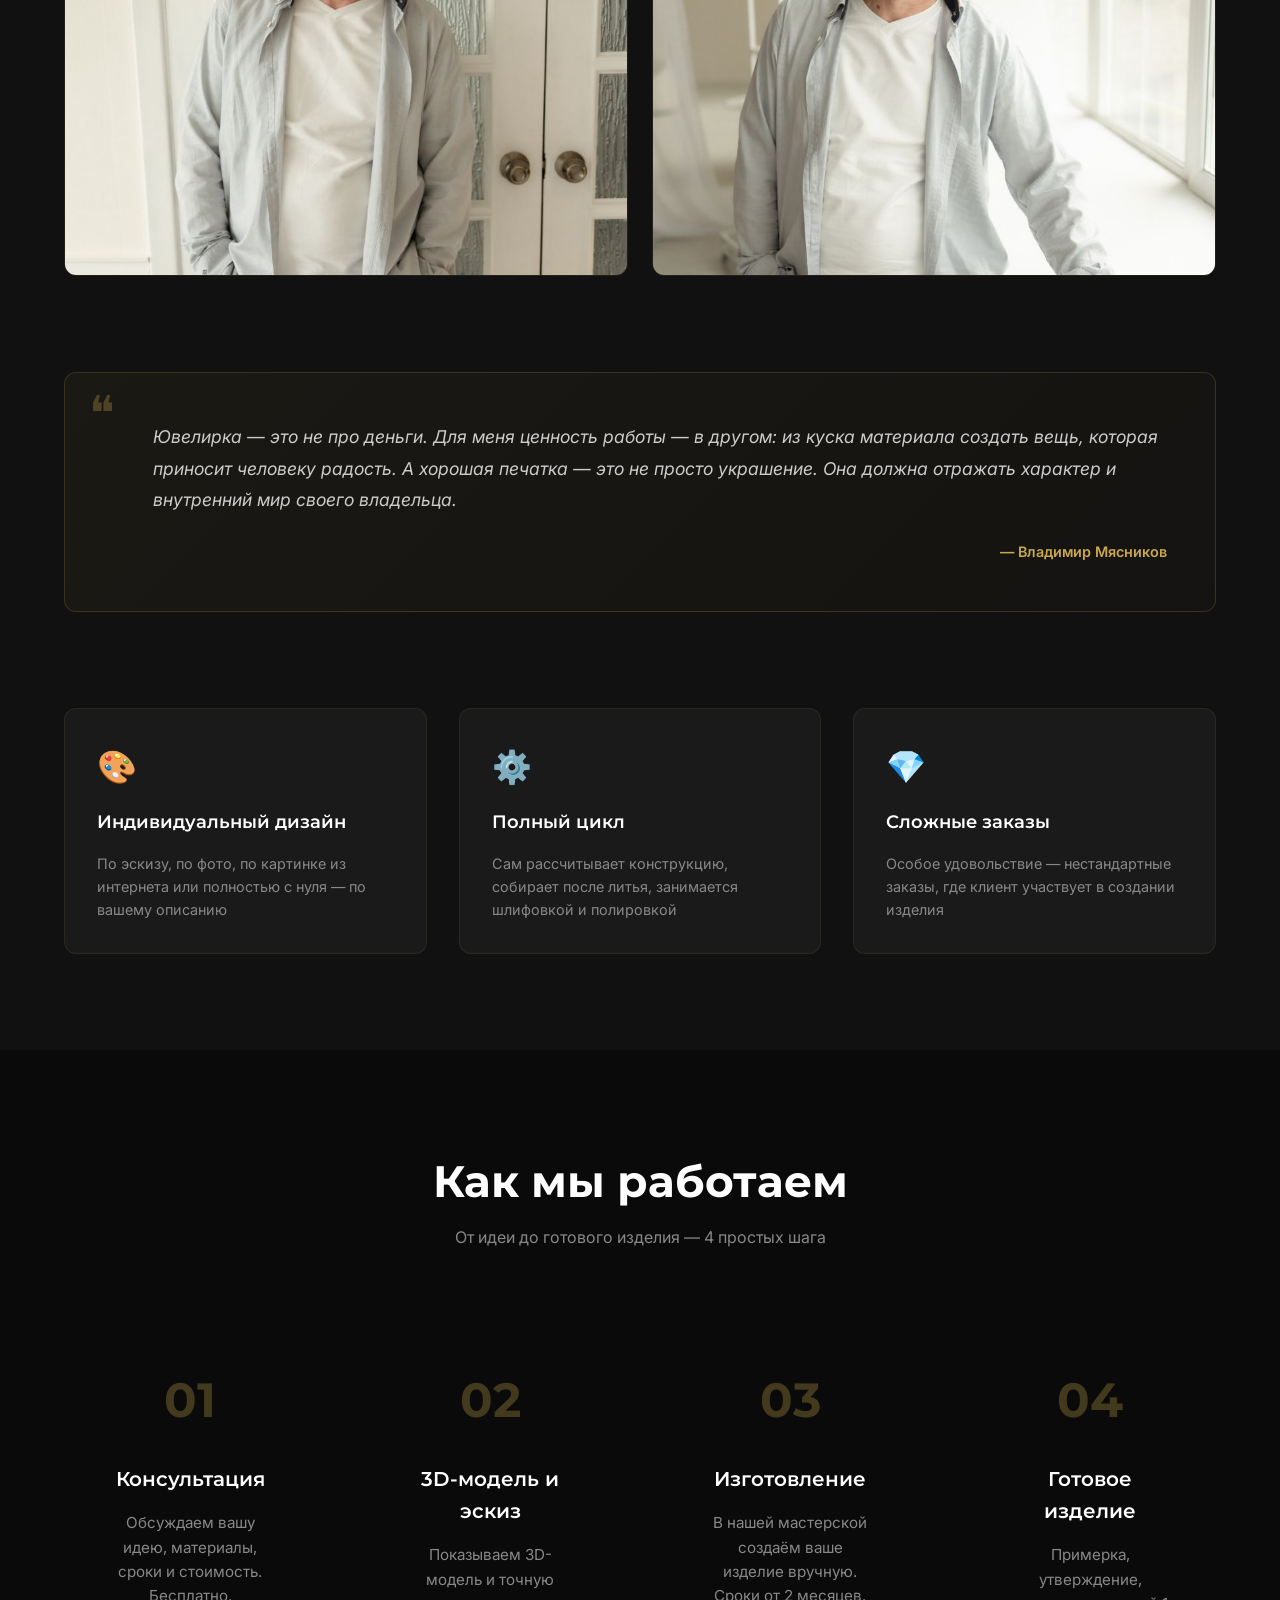
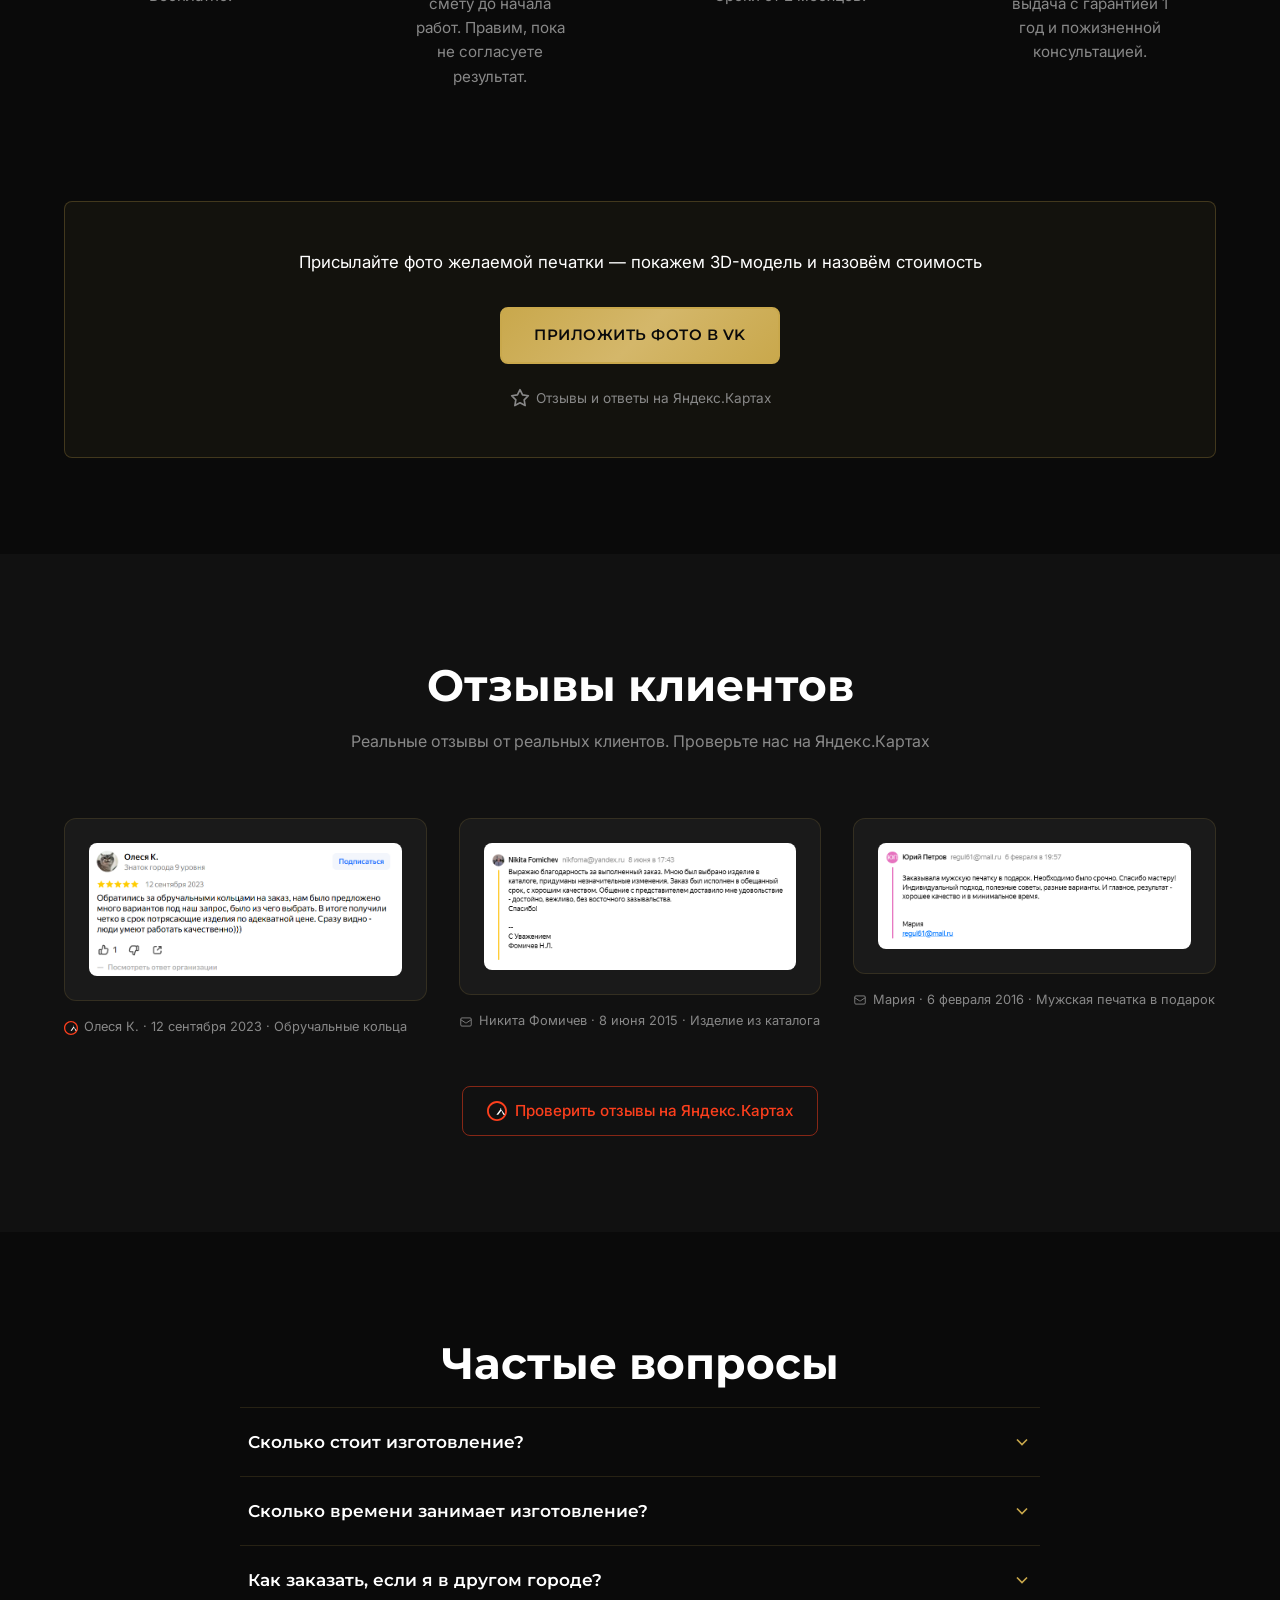
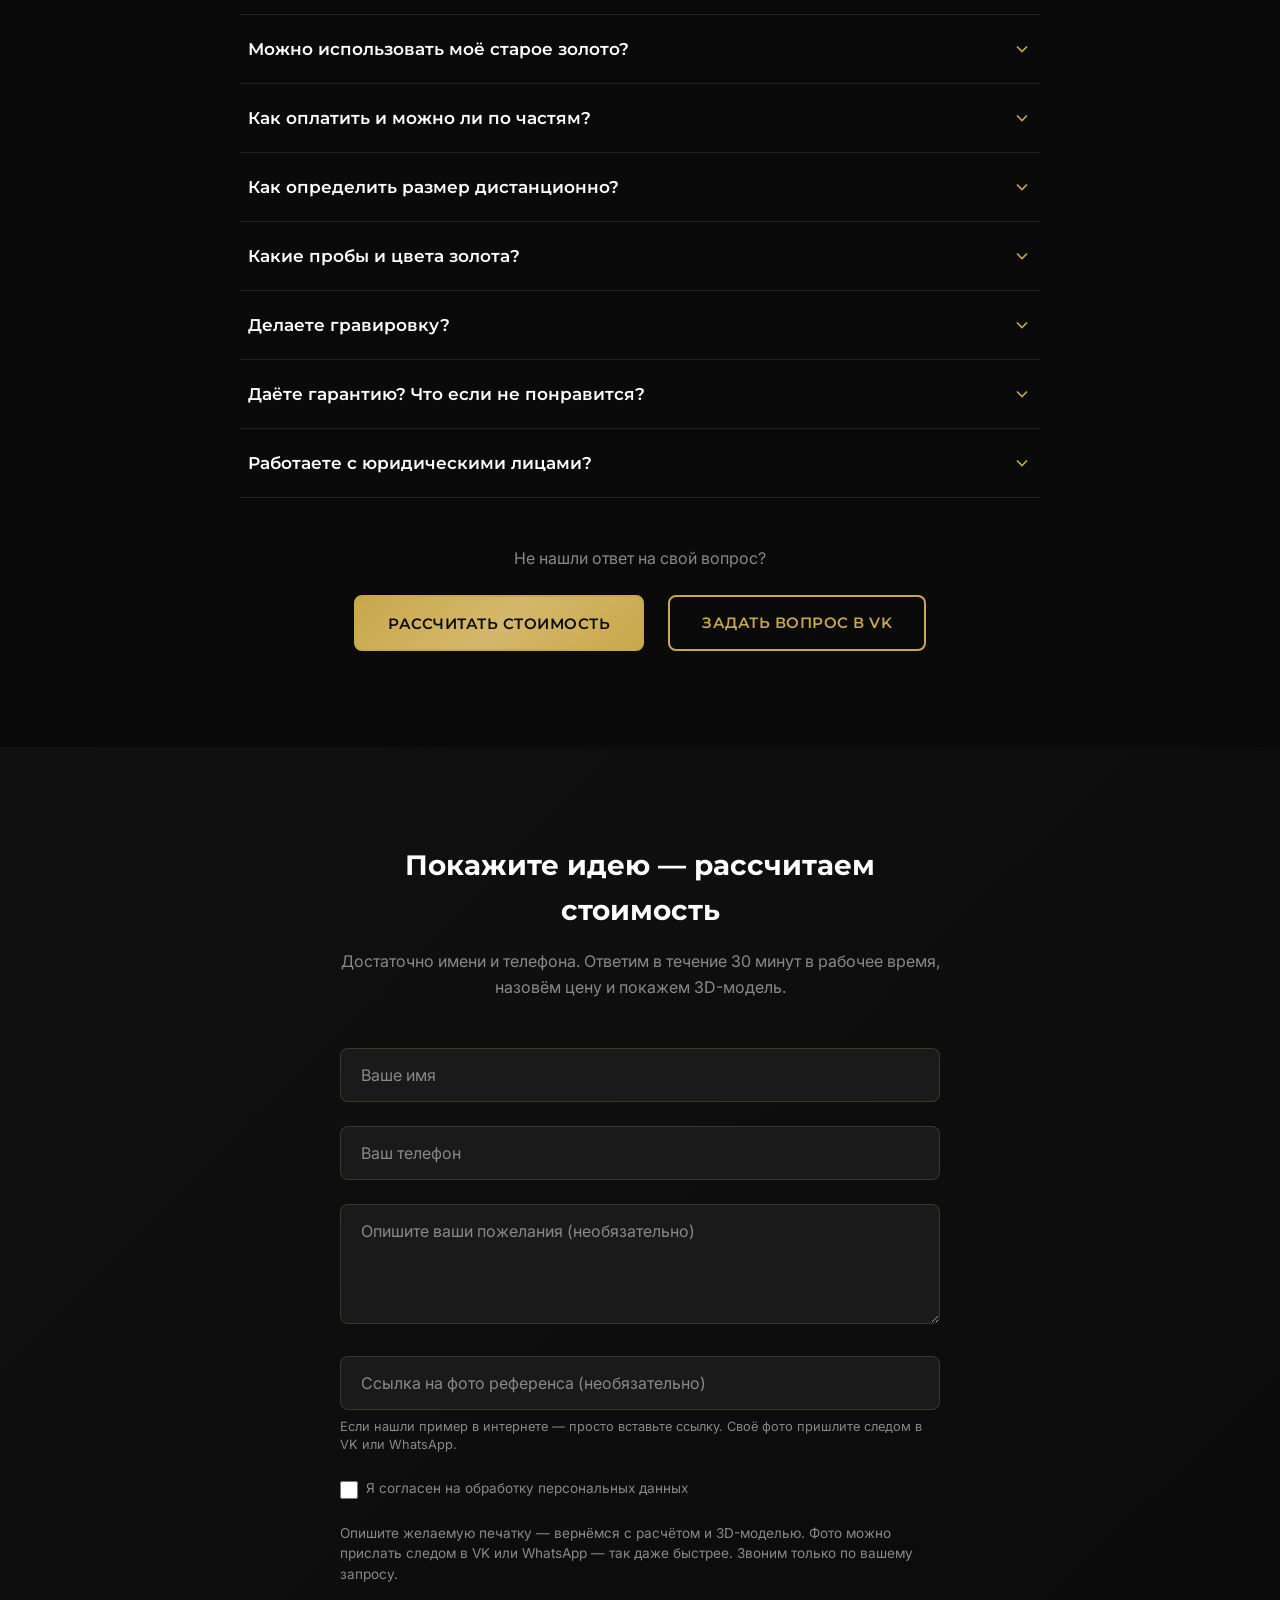
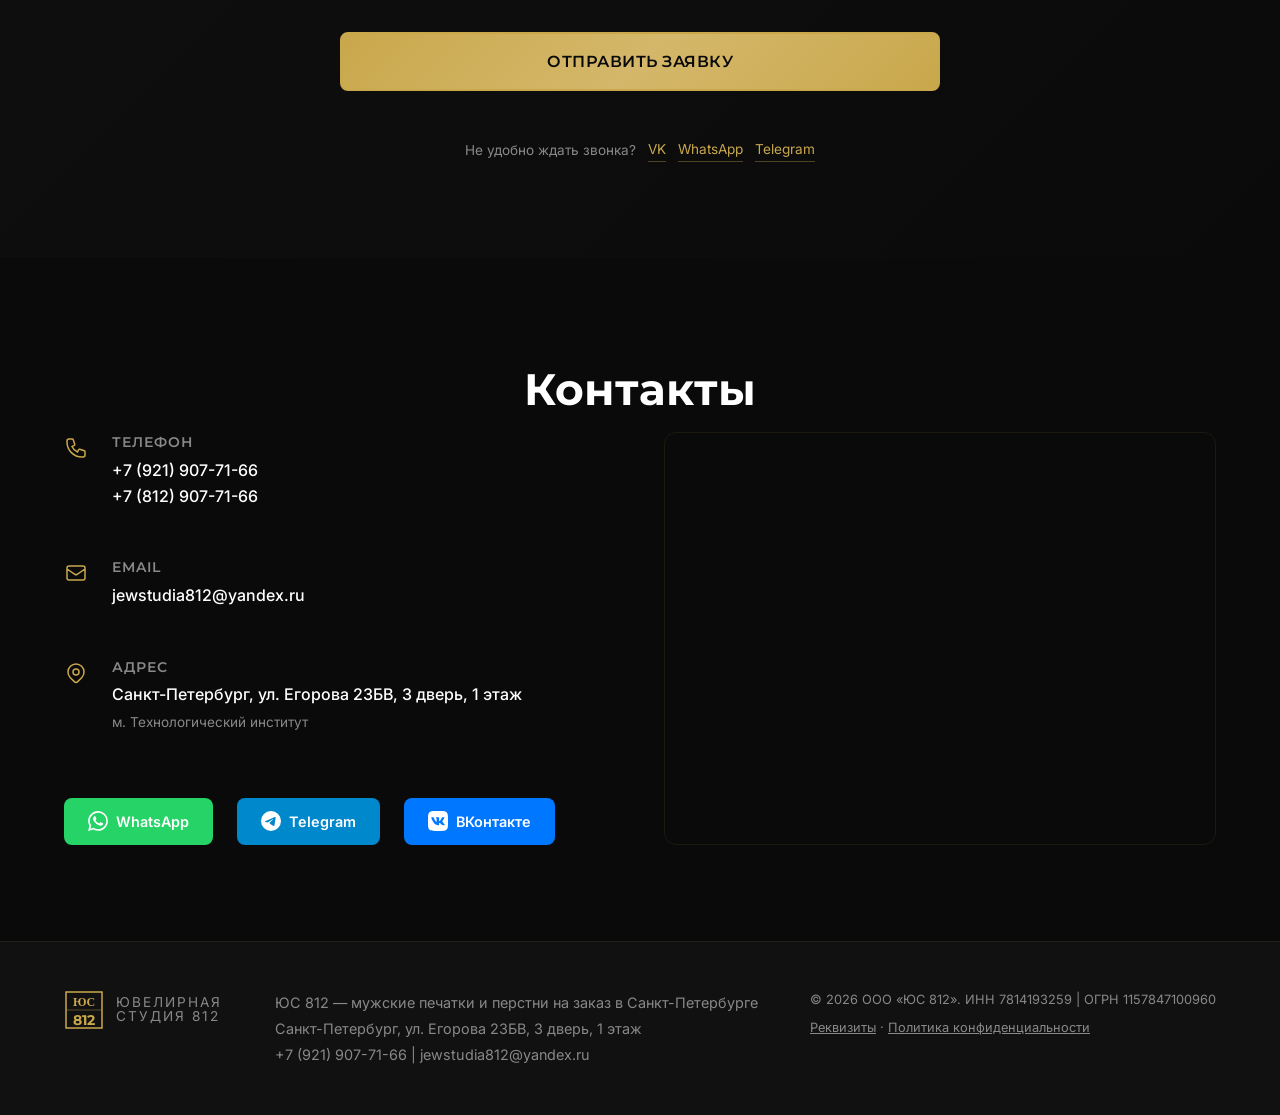
==== commit 8e559f0e: "feat: add lead time trigger and tag-balance checker" ====
--- a/index.html
+++ b/index.html
@@ -134,6 +134,8 @@
                     <span>·</span>
                     <span>своя мастерская в СПб</span>
                     <span>·</span>
+                    <span>срок — от 2 месяцев</span>
+                    <span>·</span>
                     <span>гарантия 1 год</span>
                     <span>·</span>
                     <a class="hero-triggers__rating" href="https://yandex.ru/maps/org/zoloto_peterburga/227182614423/" target="_blank" rel="noopener">отзывы на Яндекс.Картах</a>
--- a/css/style.css
+++ b/css/style.css
@@ -328,12 +328,27 @@
     z-index: 2;
 }
 
-/* На узком экране текст лежит на фотографии почти вплотную — оверлей усилен,
-   чтобы читаемость не зависела от того, какая часть фона попала в вьюпорт. */
+/* Мобильный hero: две ручки читаемости фона — прозрачность вуали ниже и
+   brightness фотографии в .hero__bg img. Это ЕДИНСТВЕННЫЕ два места, которые
+   регулируют «насколько видна печатка» на мобильном; desktop-оверлей — в
+   базовом правиле .hero__bg::after выше и отсюда не зависит.
+   Текущие значения: худший контраст текста 5.08:1 (geo на 320px), порог
+   WCAG AA — 4.5:1, дальше осветлять только с перезамером:
+       python tools/hero_metrics.py
+   Подробности, пределы и рецепты отката — HERO-TUNING.md. */
 @media (max-width: 767px) {
     .hero__bg::after {
-        background: linear-gradient(180deg, rgba(10, 10, 10, 0.95) 0%, rgba(10, 10, 10, 0.88) 45%, rgba(10, 10, 10, 0.95) 100%);
-    }
+        background: linear-gradient(180deg, rgba(10, 10, 10, 0.84) 0%, rgba(10, 10, 10, 0.78) 45%, rgba(10, 10, 10, 0.84) 100%);
+    }
+
+    /* Печатка на мобильном читалась как почти чёрный декор: фон слегка осветлён,
+       чтобы изделие было узнаваемо на первом экране. Фильтр ДЕЙСТВИТЕЛЬНО только
+       на <img>: на .hero__bg он осветлил бы и вуаль (::after наследует фильтр
+       родителя), и правка визуально обнулилась бы. */
+    .hero__bg img {
+        filter: brightness(1.18);
+    }
+
 
     /* Гео-строка на мобильном занимает 2–3 строки: пилюля с border-radius
        на многострочном тексте выглядит сломанной, поэтому здесь она
@@ -471,7 +486,8 @@
 
 .hero-triggers span:nth-child(2),
 .hero-triggers span:nth-child(4),
-.hero-triggers span:nth-child(6) {
+.hero-triggers span:nth-child(6),
+.hero-triggers span:nth-child(8) {
     color: var(--color-gold);
     opacity: 0.5;
 }
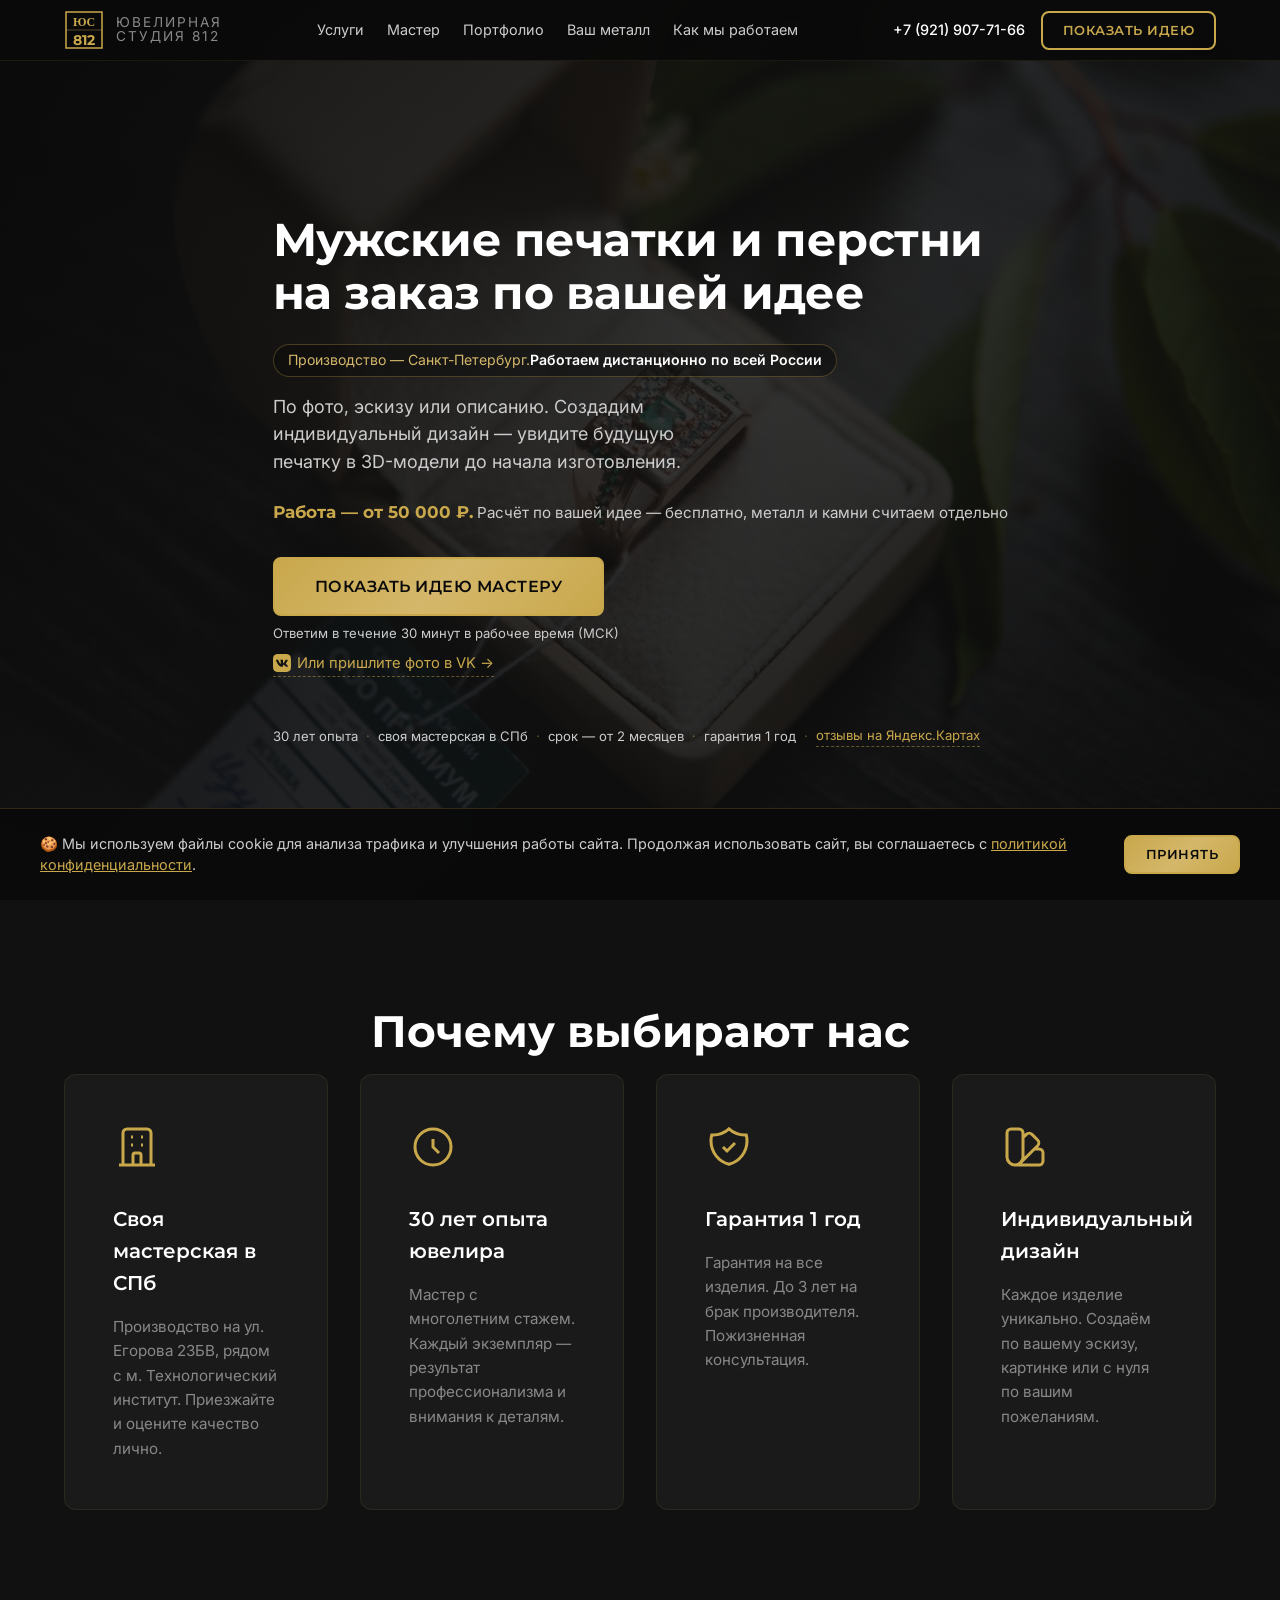
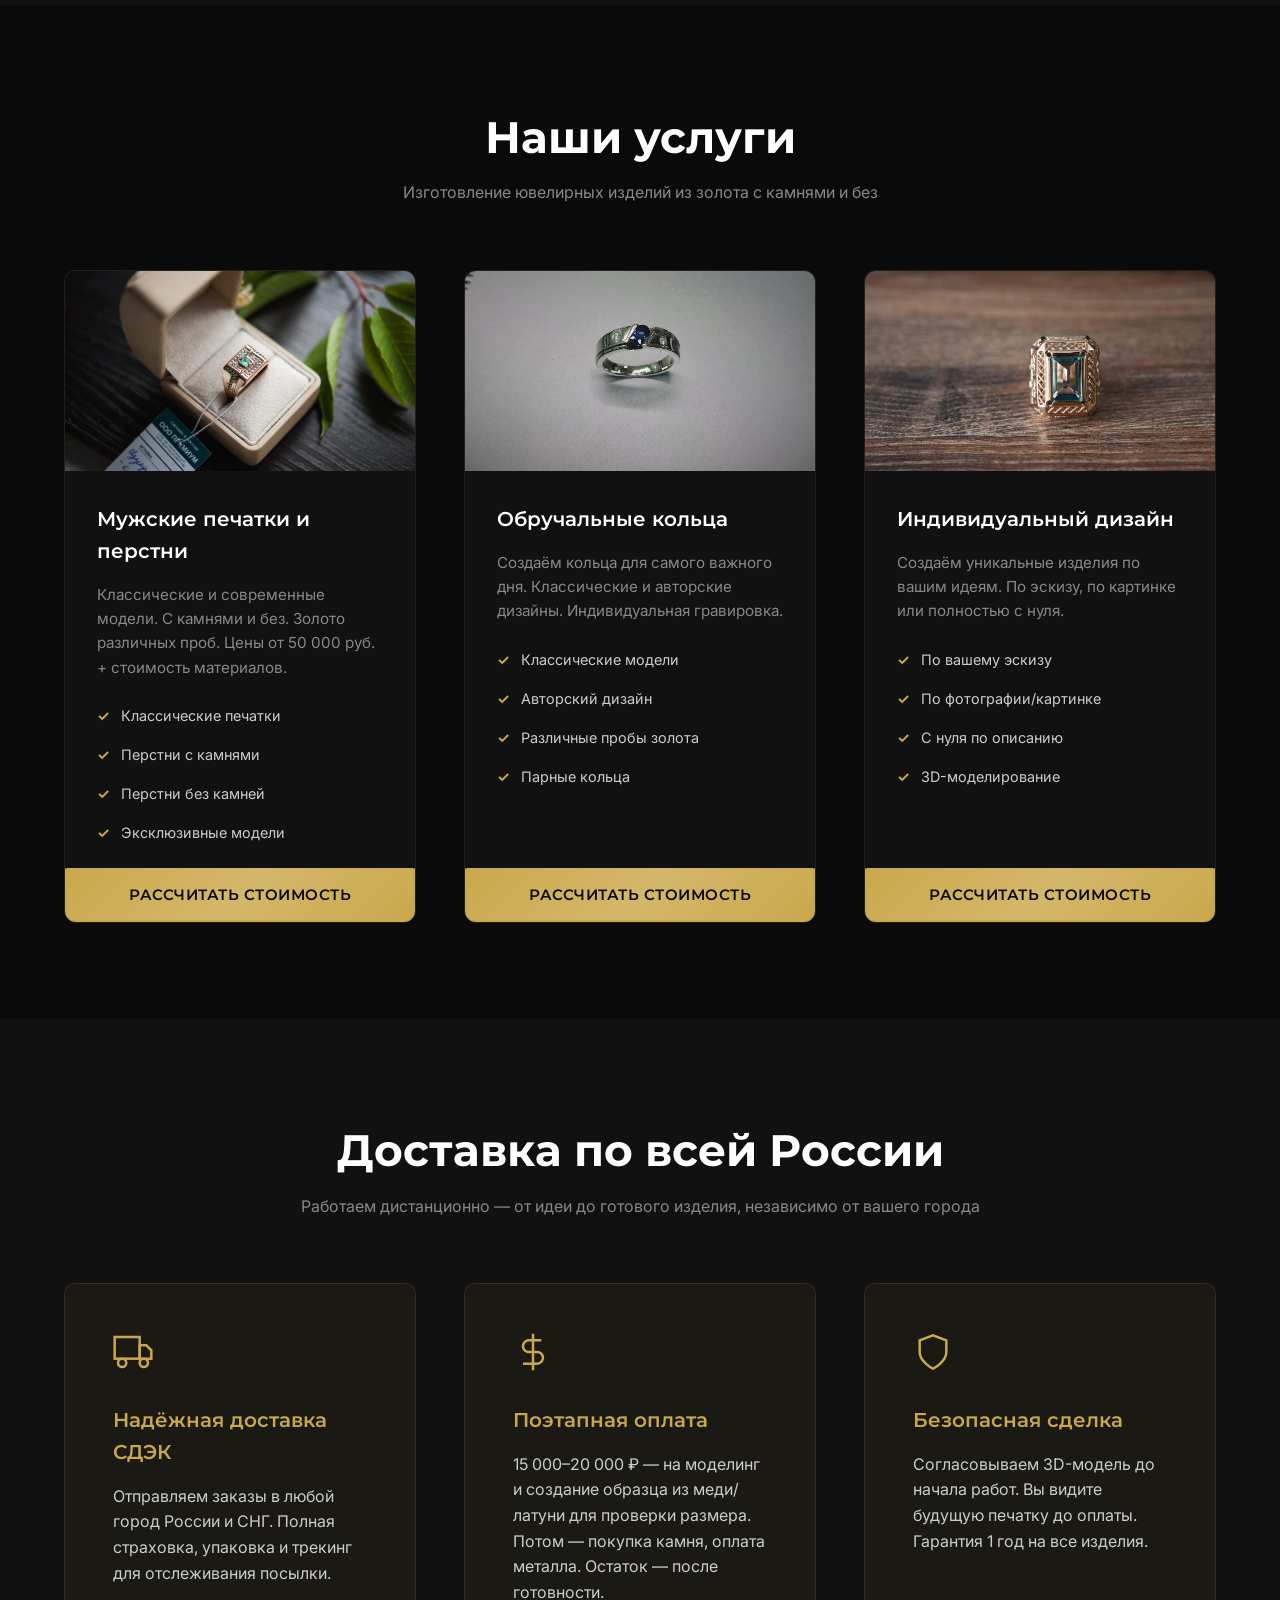
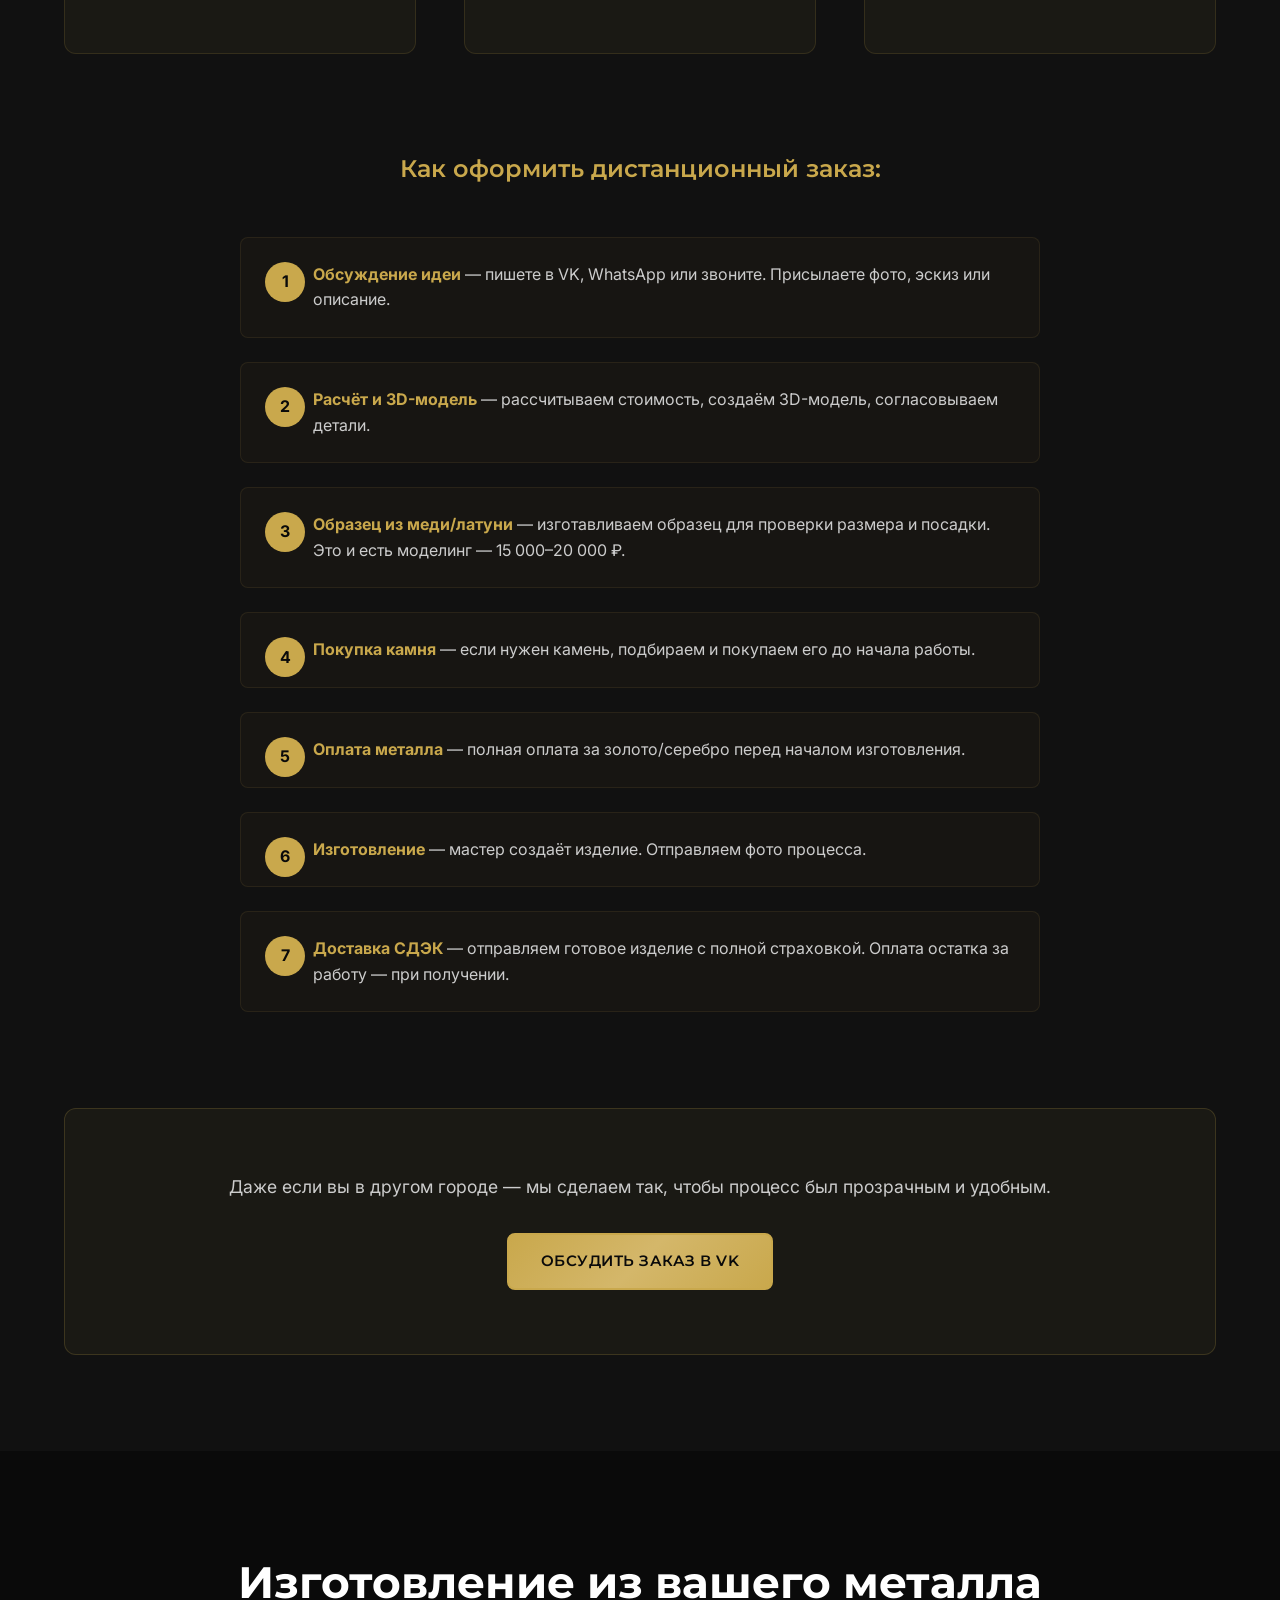
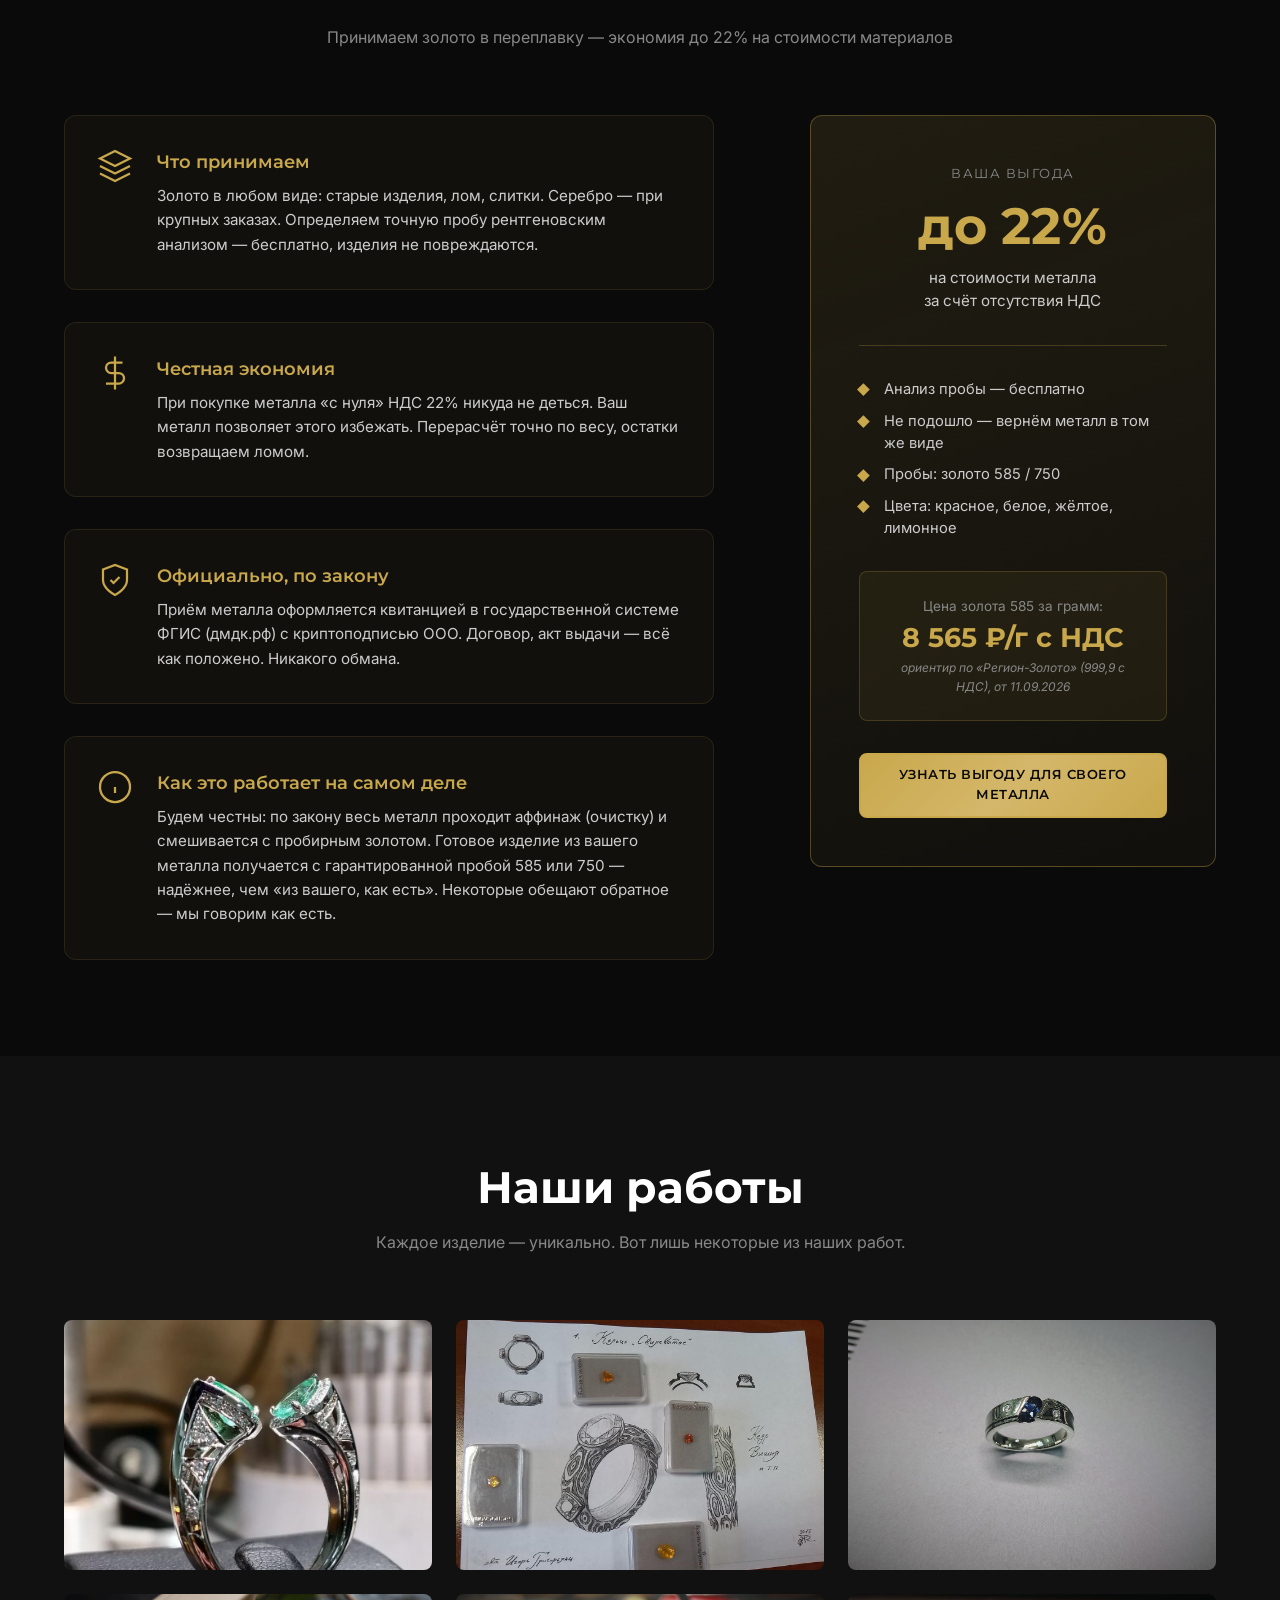
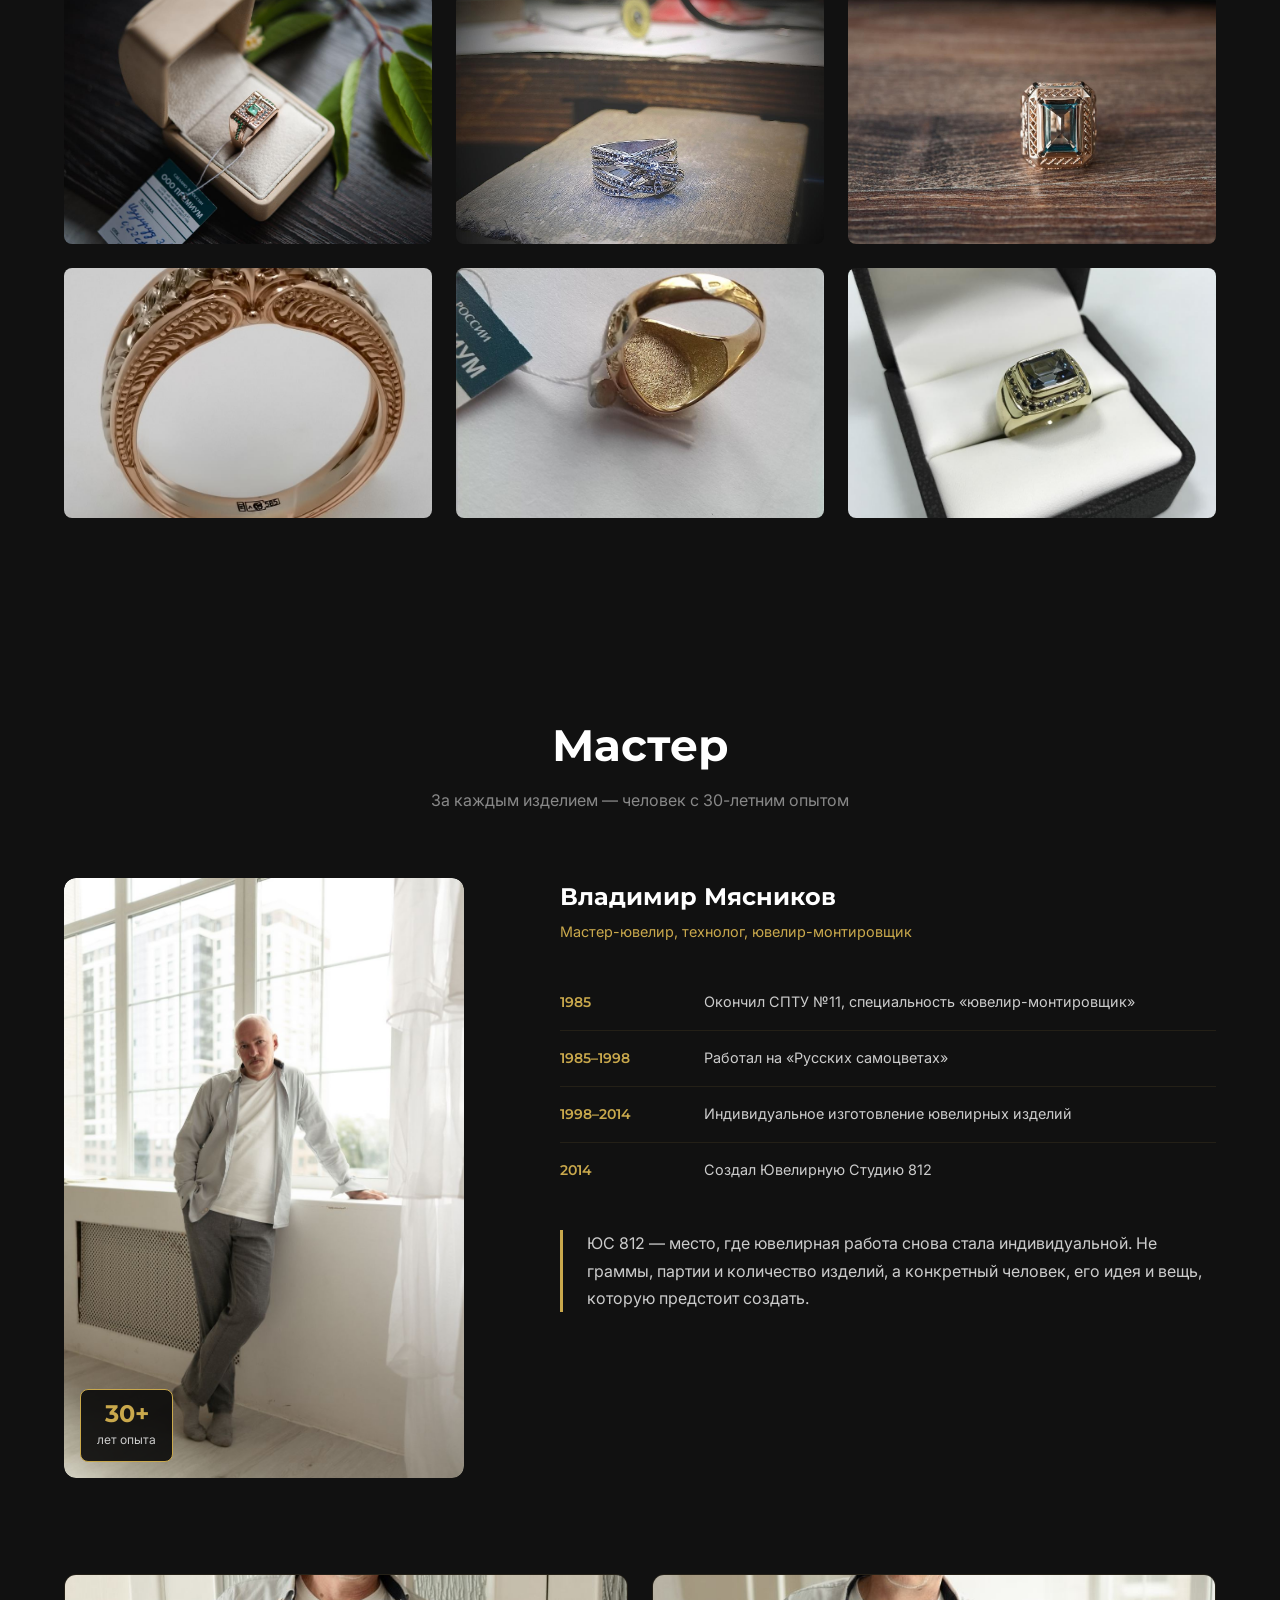
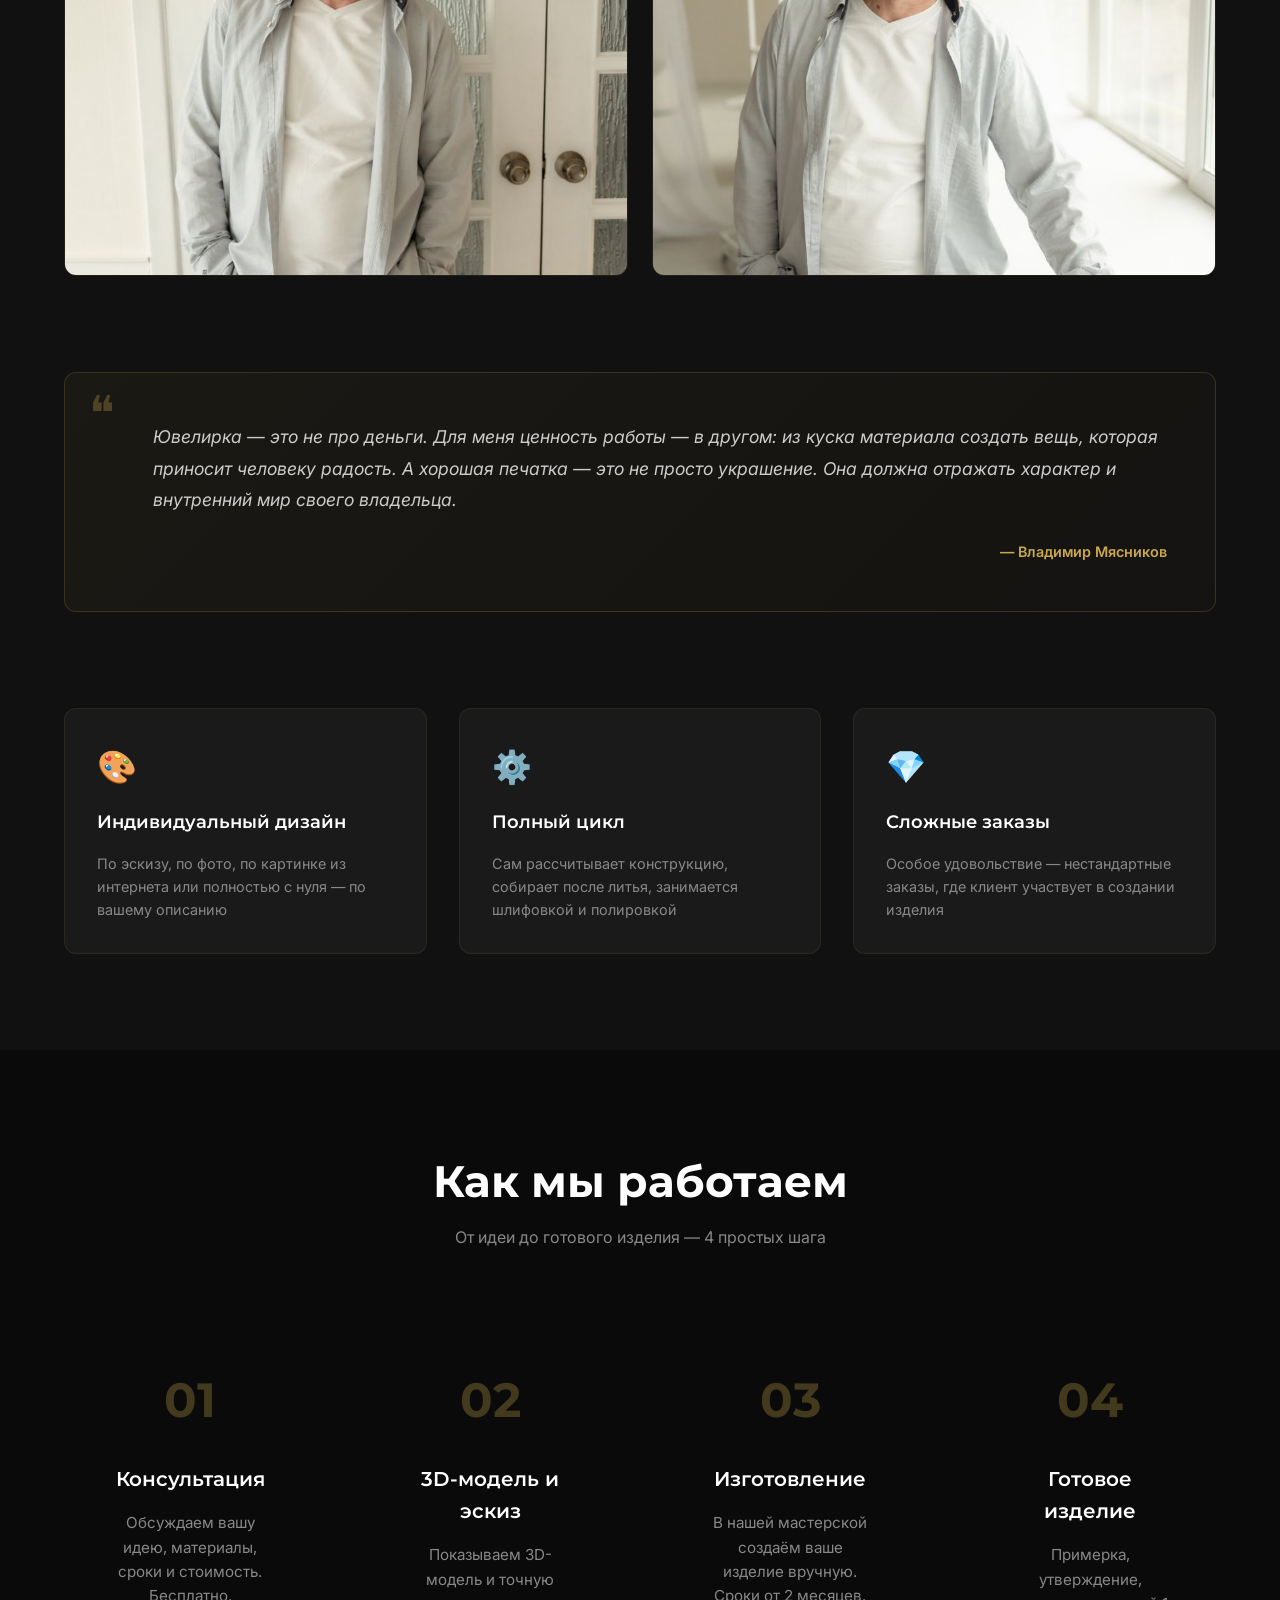
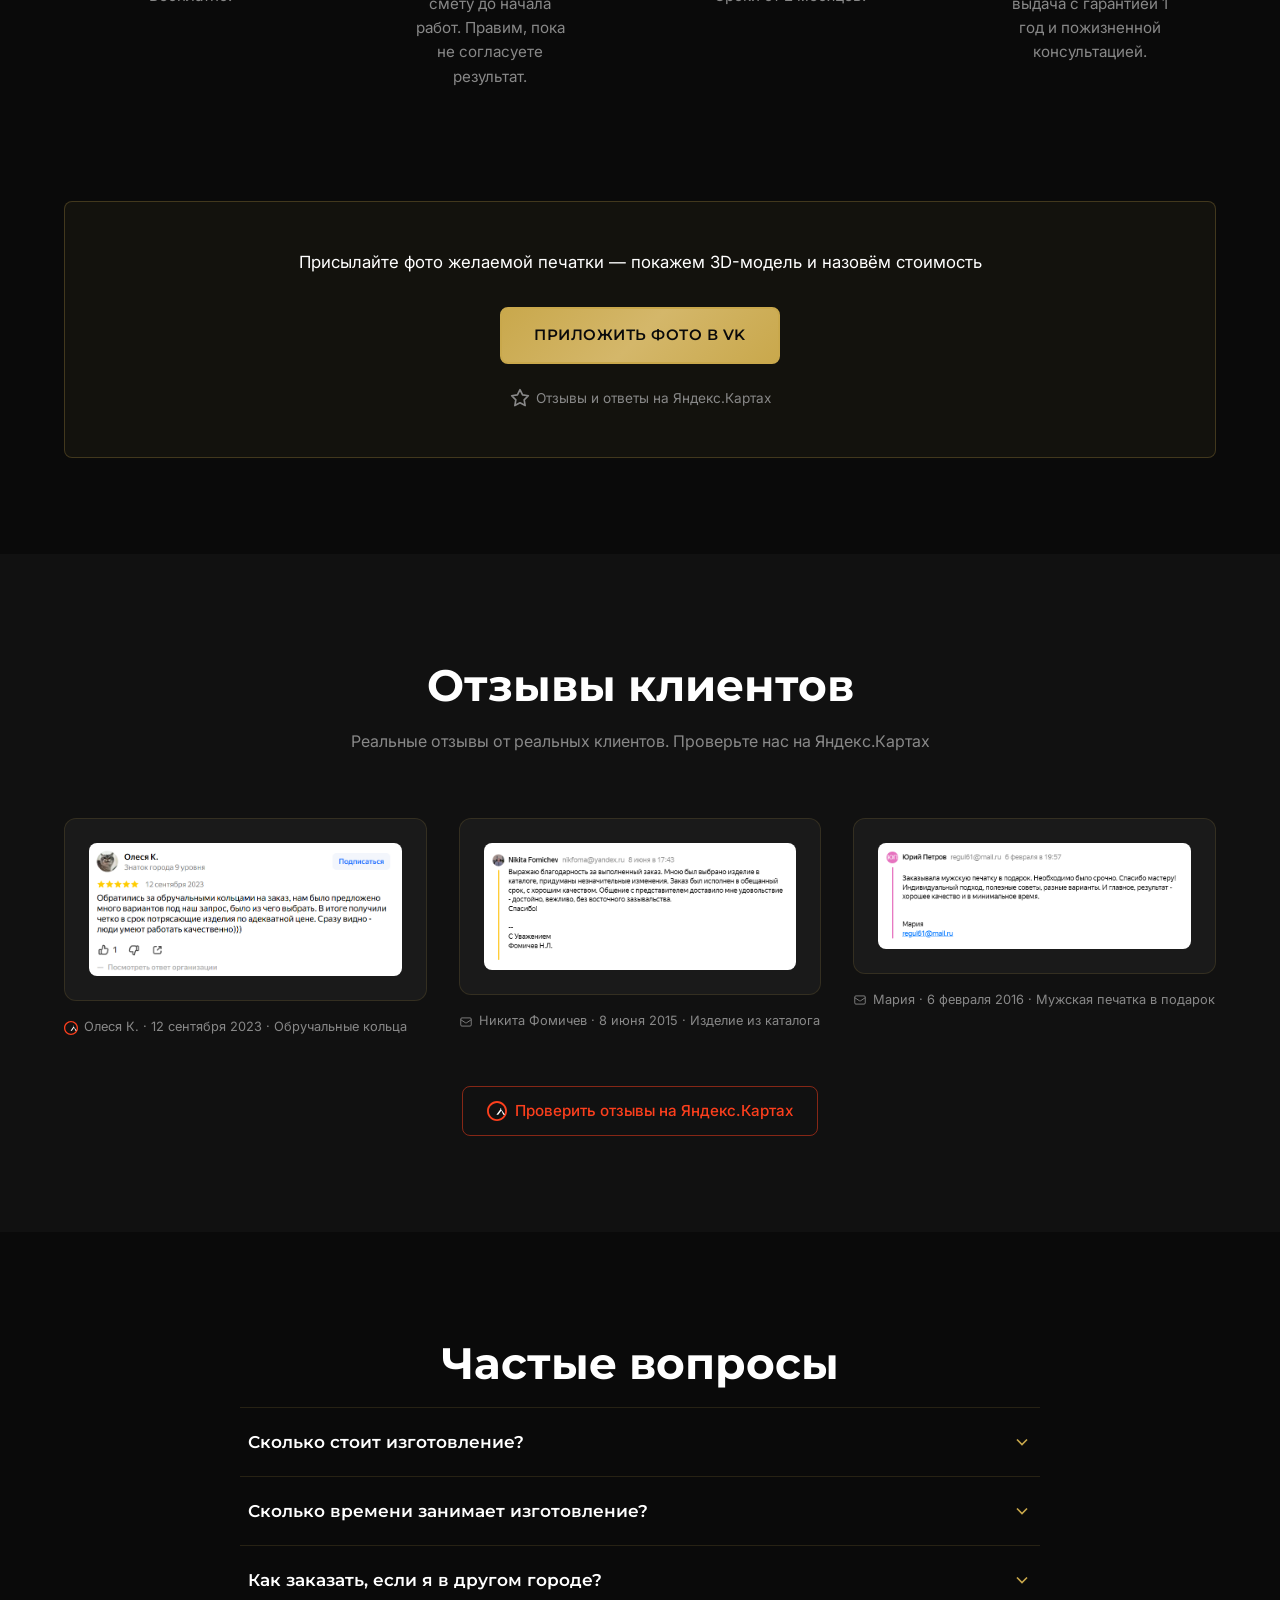
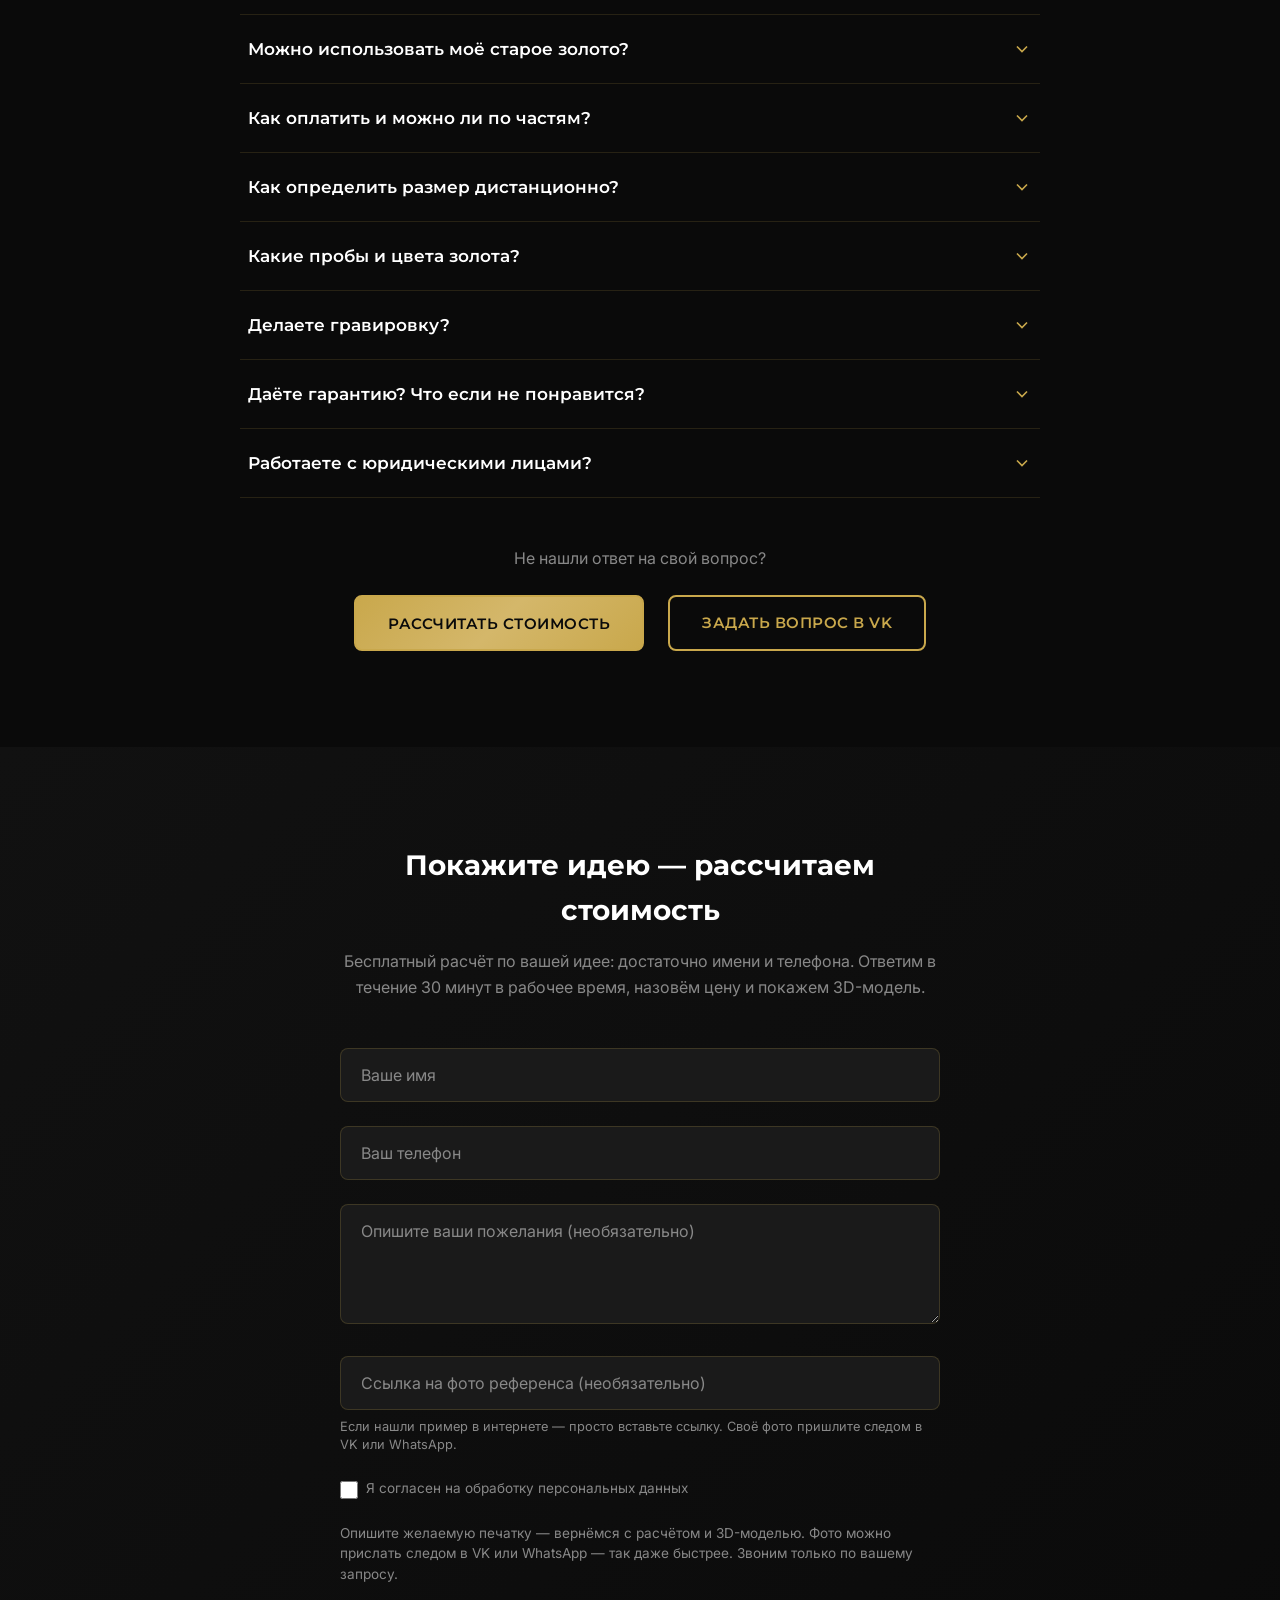
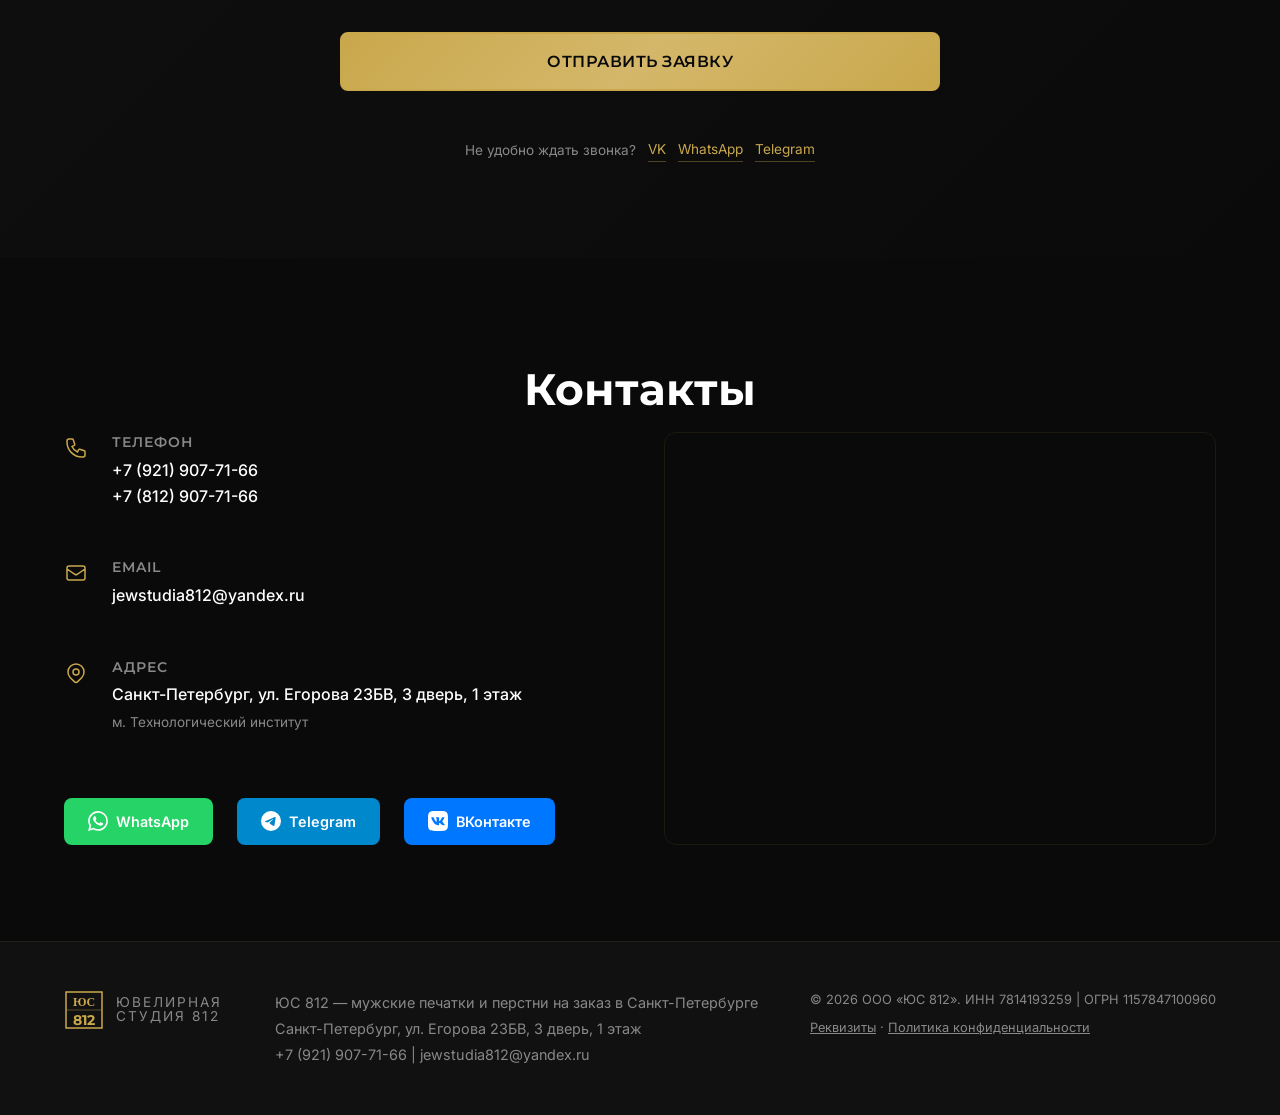
==== commit dc56ba51: "feat: add free estimate to offer and preload hero image" ====
--- a/index.html
+++ b/index.html
@@ -19,6 +19,10 @@
     <link rel="preconnect" href="https://fonts.gstatic.com" crossorigin>
     <link href="https://fonts.googleapis.com/css2?family=Inter:wght@300;400;500;600;700&family=Montserrat:wght@400;500;600;700&display=swap" rel="stylesheet">
     <link rel="stylesheet" href="css/style.css">
+    <!-- LCP-приоритет: hero-фоновая картинка — крупнейший элемент первого экрана.
+         preload заставляет браузер качать её параллельно с CSS (иначе она ждёт
+         разбора стилей), fetchpriority на <img> подтверждает высший приоритет. -->
+    <link rel="preload" as="image" href="assets/images/ring-1.jpg" fetchpriority="high">
     <!-- Яндекс.Метрика -->
     <script type="text/javascript">
 (function(m,e,t,r,i,k,a){
@@ -113,14 +117,14 @@
     <!-- Hero Section -->
     <section class="hero" id="hero">
         <div class="hero__bg">
-            <img src="assets/images/ring-1.jpg" alt="Мужская печатка на заказ" loading="eager">
+            <img src="assets/images/ring-1.jpg" alt="Мужская печатка на заказ" loading="eager" fetchpriority="high">
         </div>
         <div class="container">
             <div class="hero__content">
                 <h1 class="hero__title">Мужские печатки и перстни<br class="hero__title-br">на заказ по вашей идее</h1>
                 <p class="hero__geo">Производство — Санкт-Петербург.<br><strong>Работаем дистанционно по всей России</strong></p>
                 <p class="hero__subtitle">По фото, эскизу или описанию. Создадим индивидуальный дизайн — увидите будущую печатку в 3D-модели до начала изготовления.</p>
-                <p class="hero__price"><strong>Работа — от 50 000 ₽.</strong> Металл и камни рассчитываем отдельно</p>
+                <p class="hero__price"><strong>Работа — от 50 000 ₽.</strong> Расчёт по вашей идее — бесплатно, металл и камни считаем отдельно</p>
                 <div class="hero__cta">
                     <button class="btn btn--large btn--gold" data-scroll="form" data-goal="cta_primary_click">Показать идею мастеру</button>
                     <p class="hero__cta-note">Ответим в течение 30 минут в рабочее время (МСК)</p>
@@ -683,7 +687,7 @@
         <div class="container">
             <div class="cta__inner">
                 <h2 class="cta__title">Покажите идею — рассчитаем стоимость</h2>
-                <p class="cta__subtitle">Достаточно имени и телефона. Ответим в течение 30 минут в рабочее время, назовём цену и покажем 3D-модель.</p>
+                <p class="cta__subtitle">Бесплатный расчёт по вашей идее: достаточно имени и телефона. Ответим в течение 30 минут в рабочее время, назовём цену и покажем 3D-модель.</p>
                 <form class="cta__form" id="contactForm" action="https://api.web3forms.com/submit" method="POST">
                     <!-- Web3Forms: access_key привязан к email получателя, письмо уходит на него -->
                     <input type="hidden" name="access_key" value="f586ab8b-9fe1-499e-a43d-fe0ee042d5d3">
